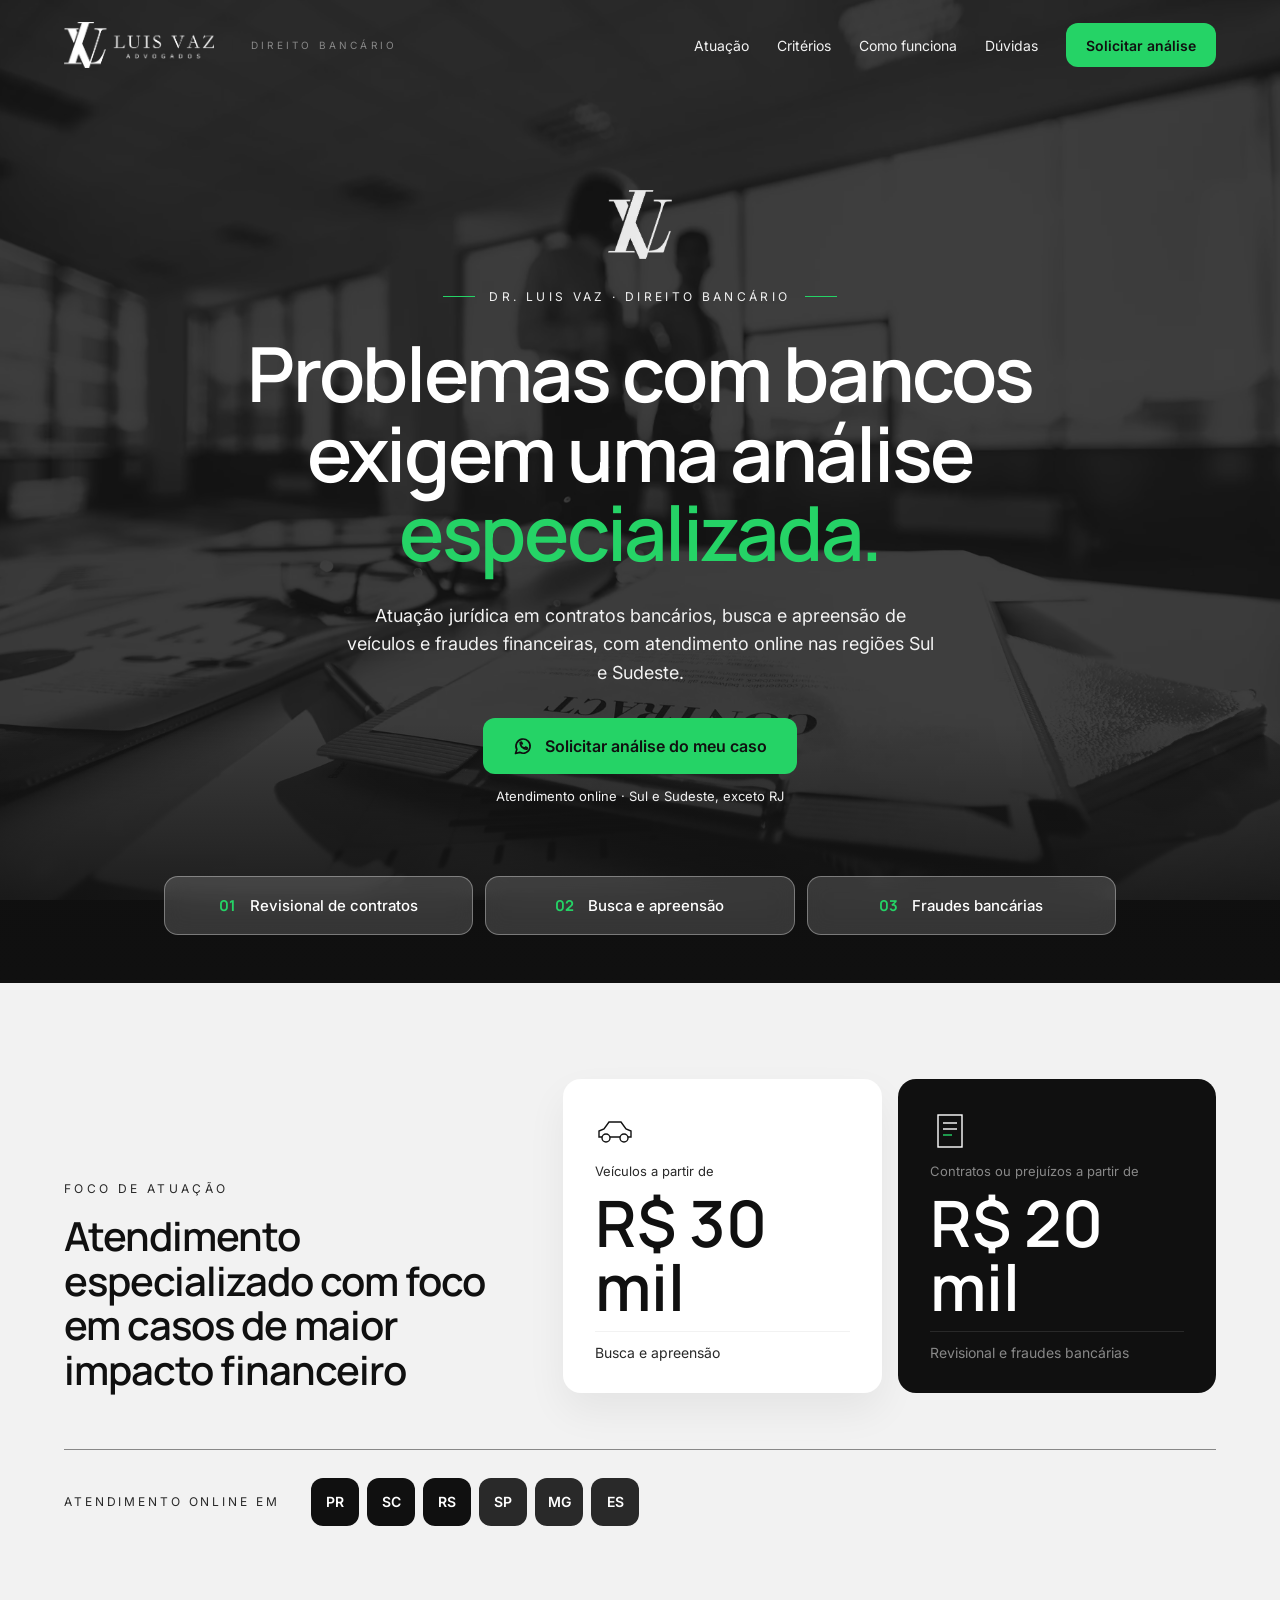
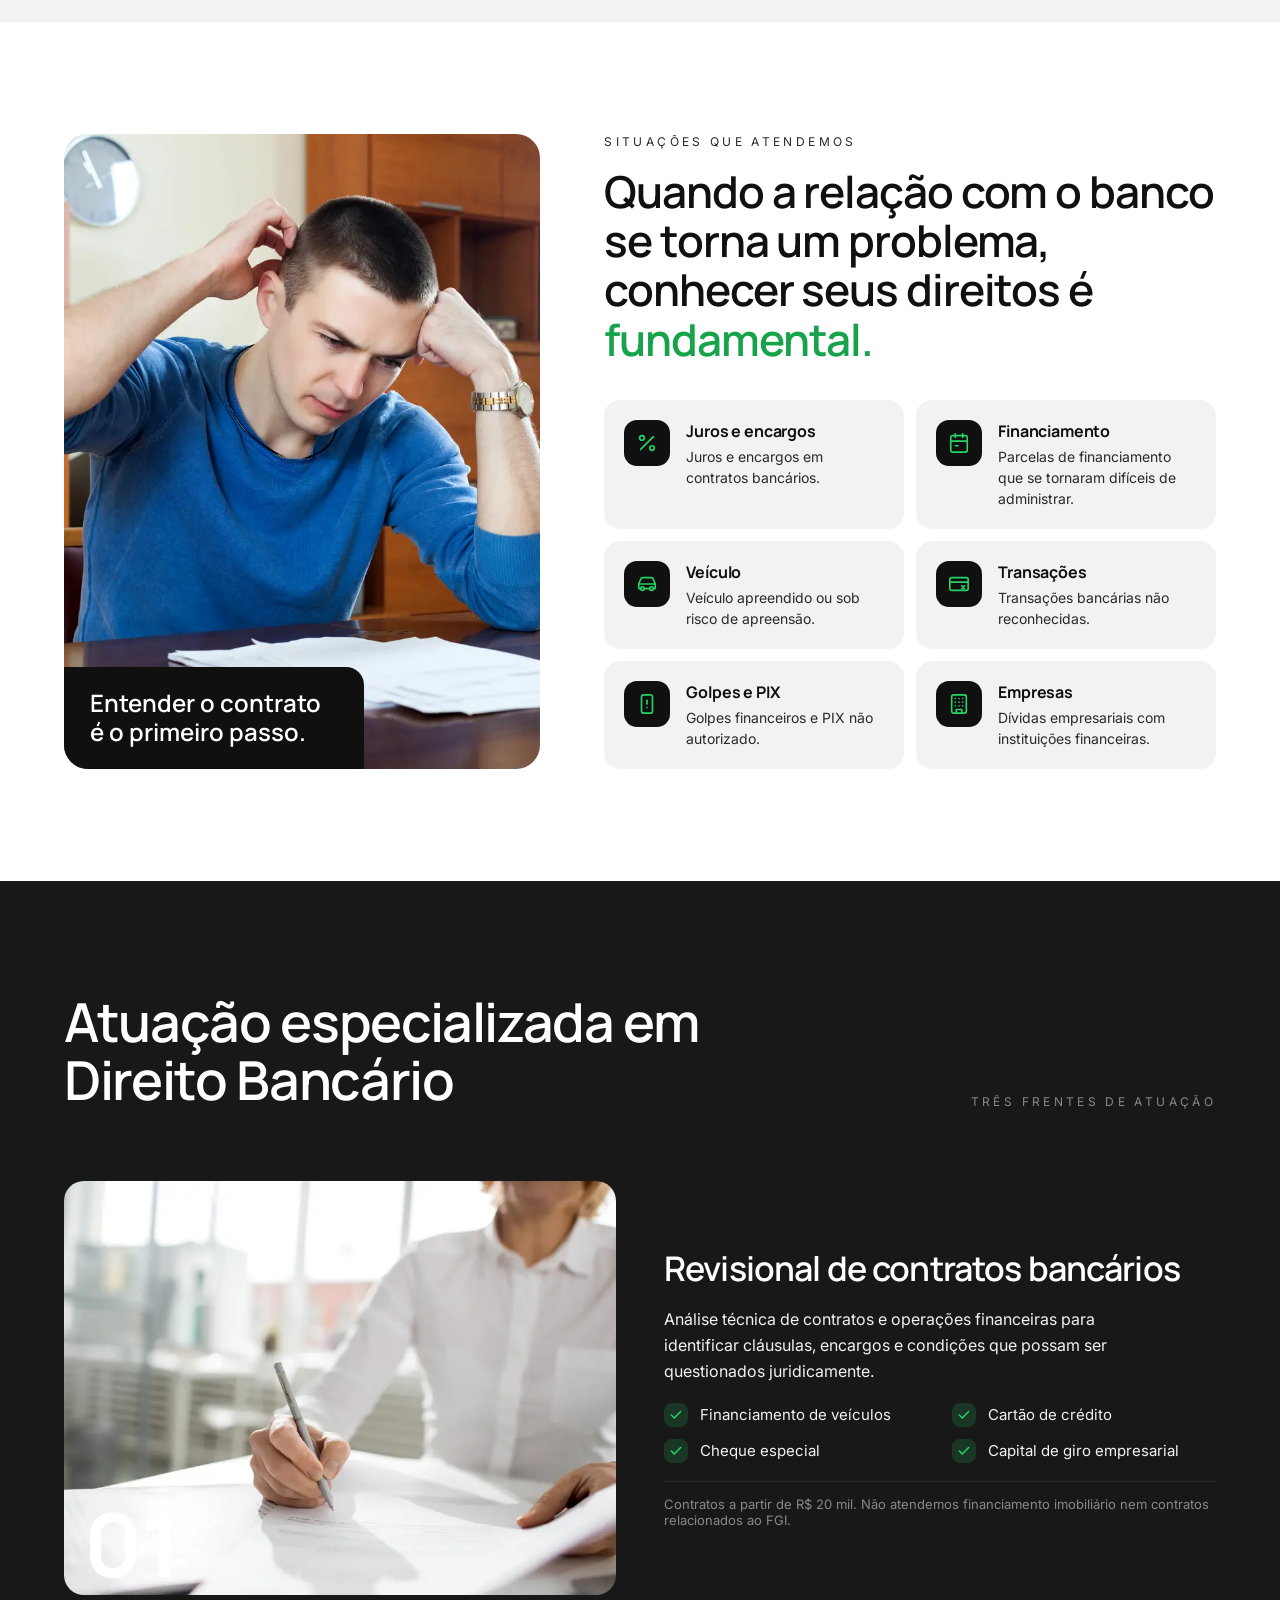
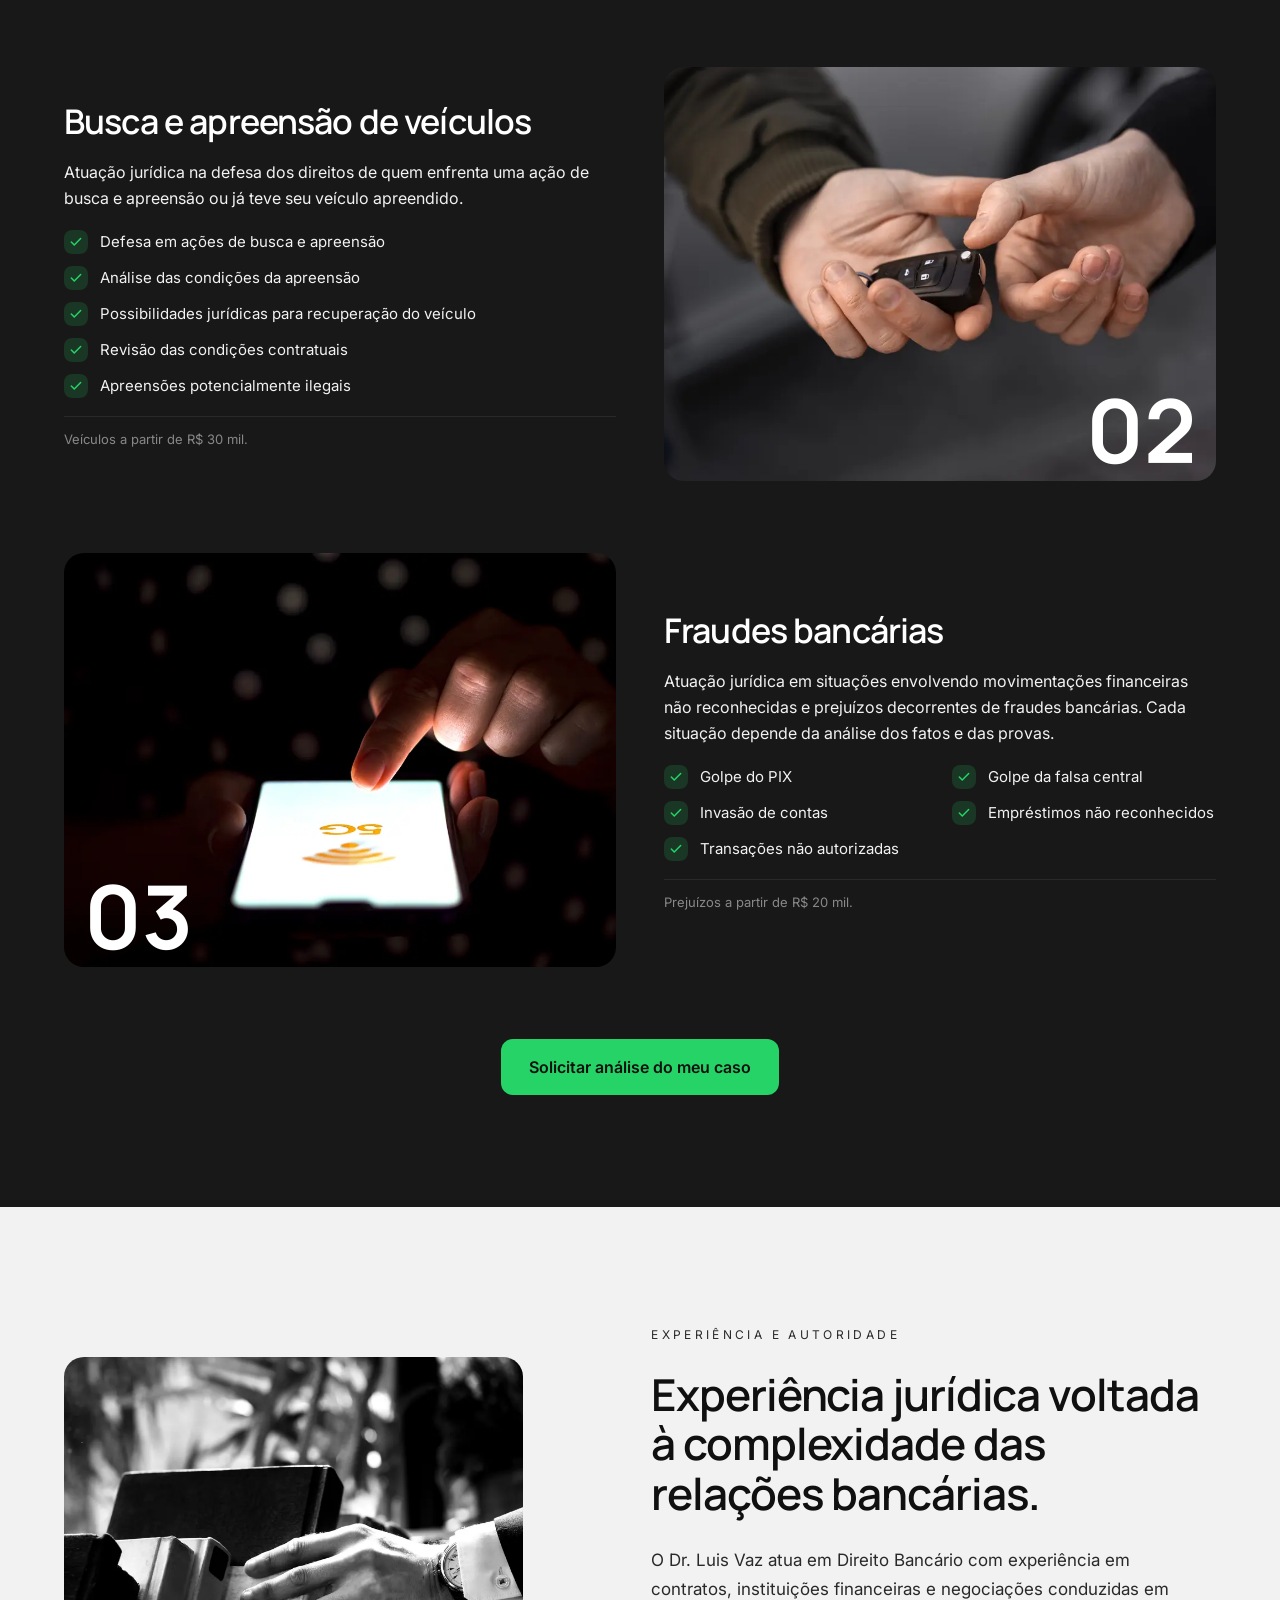
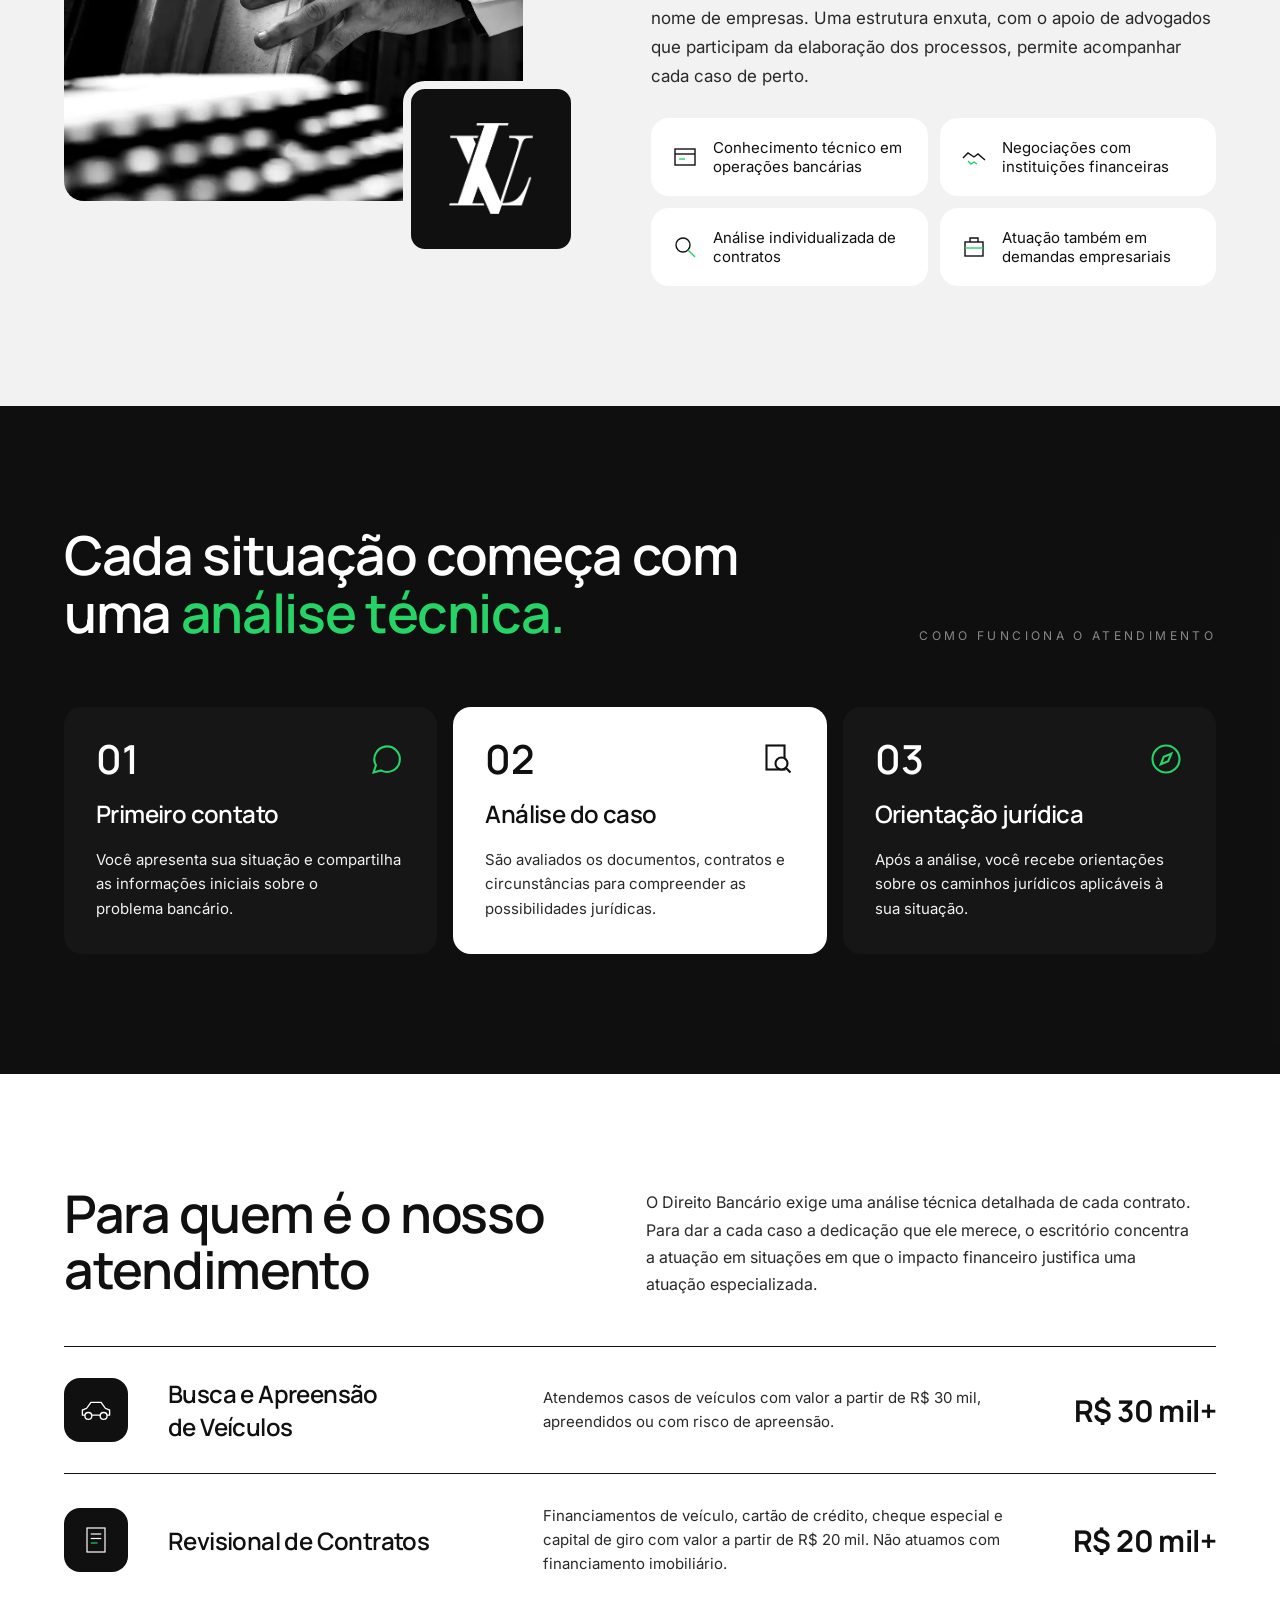
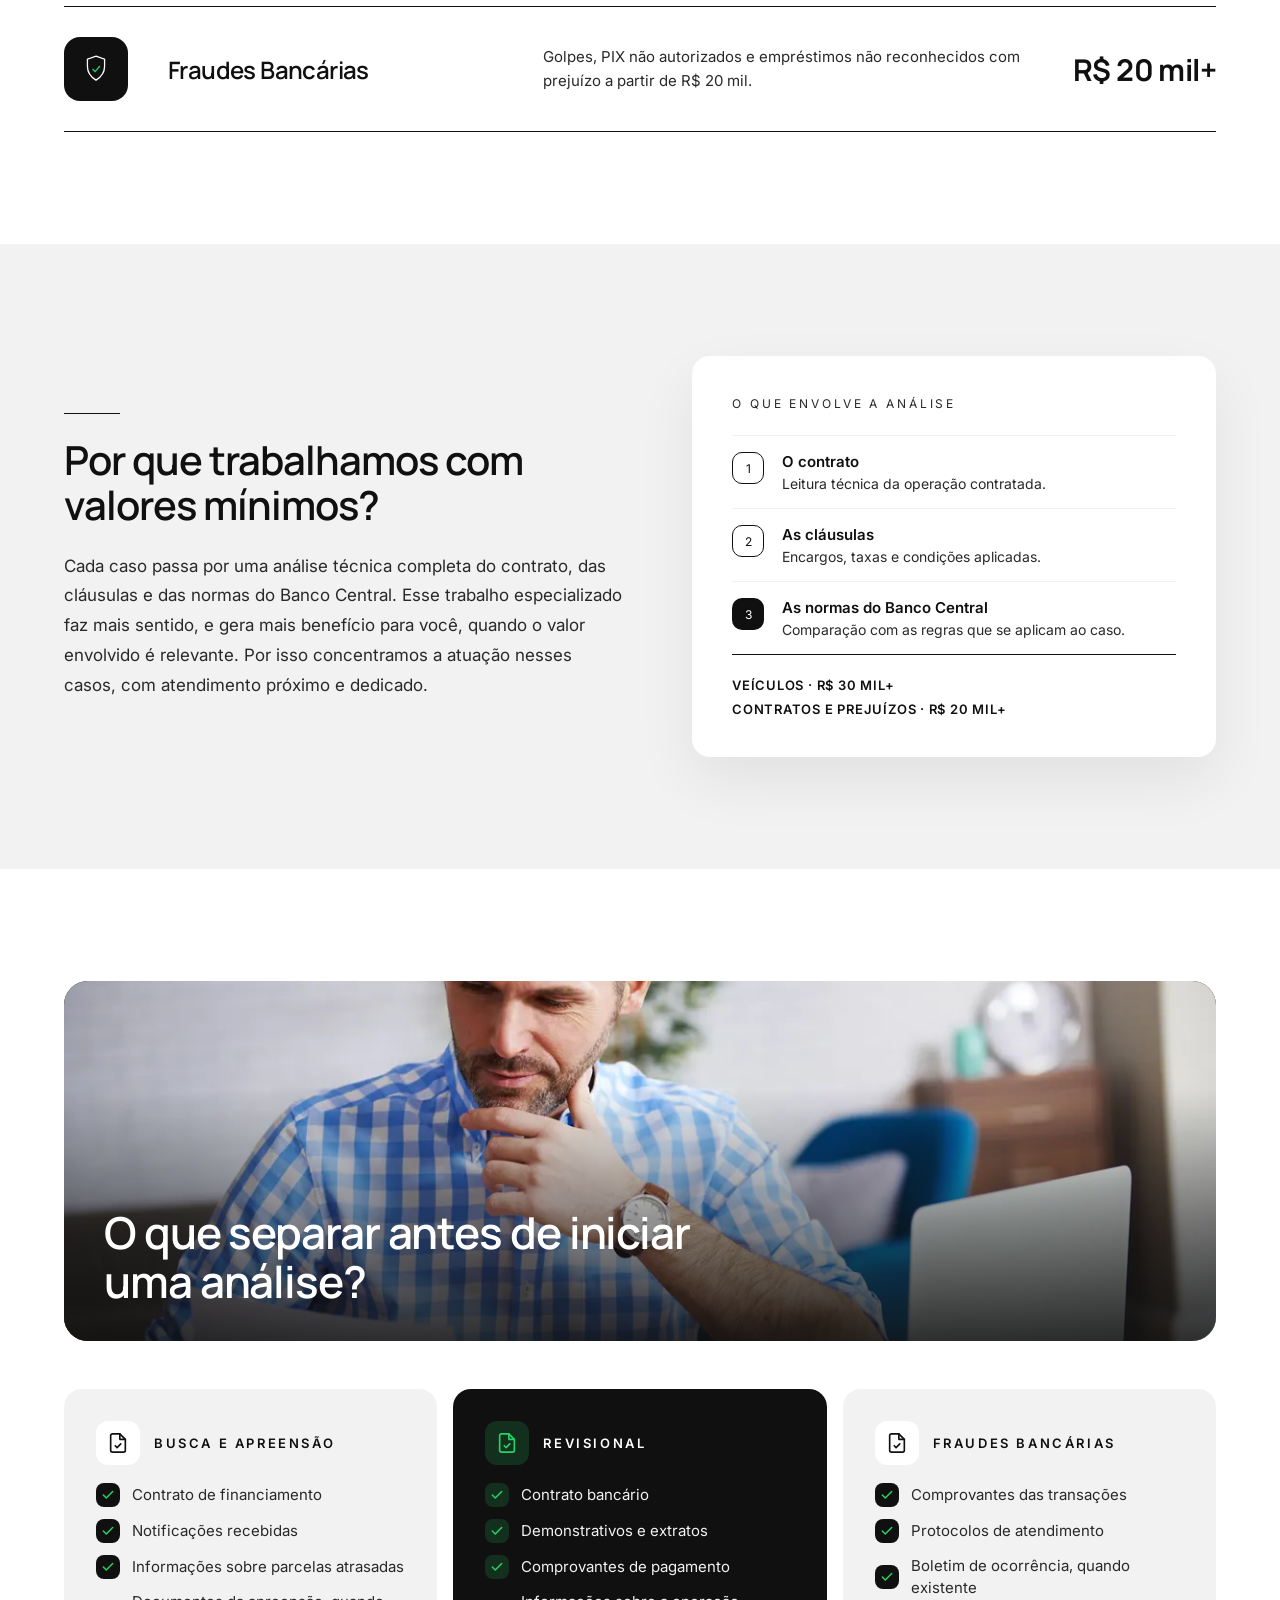
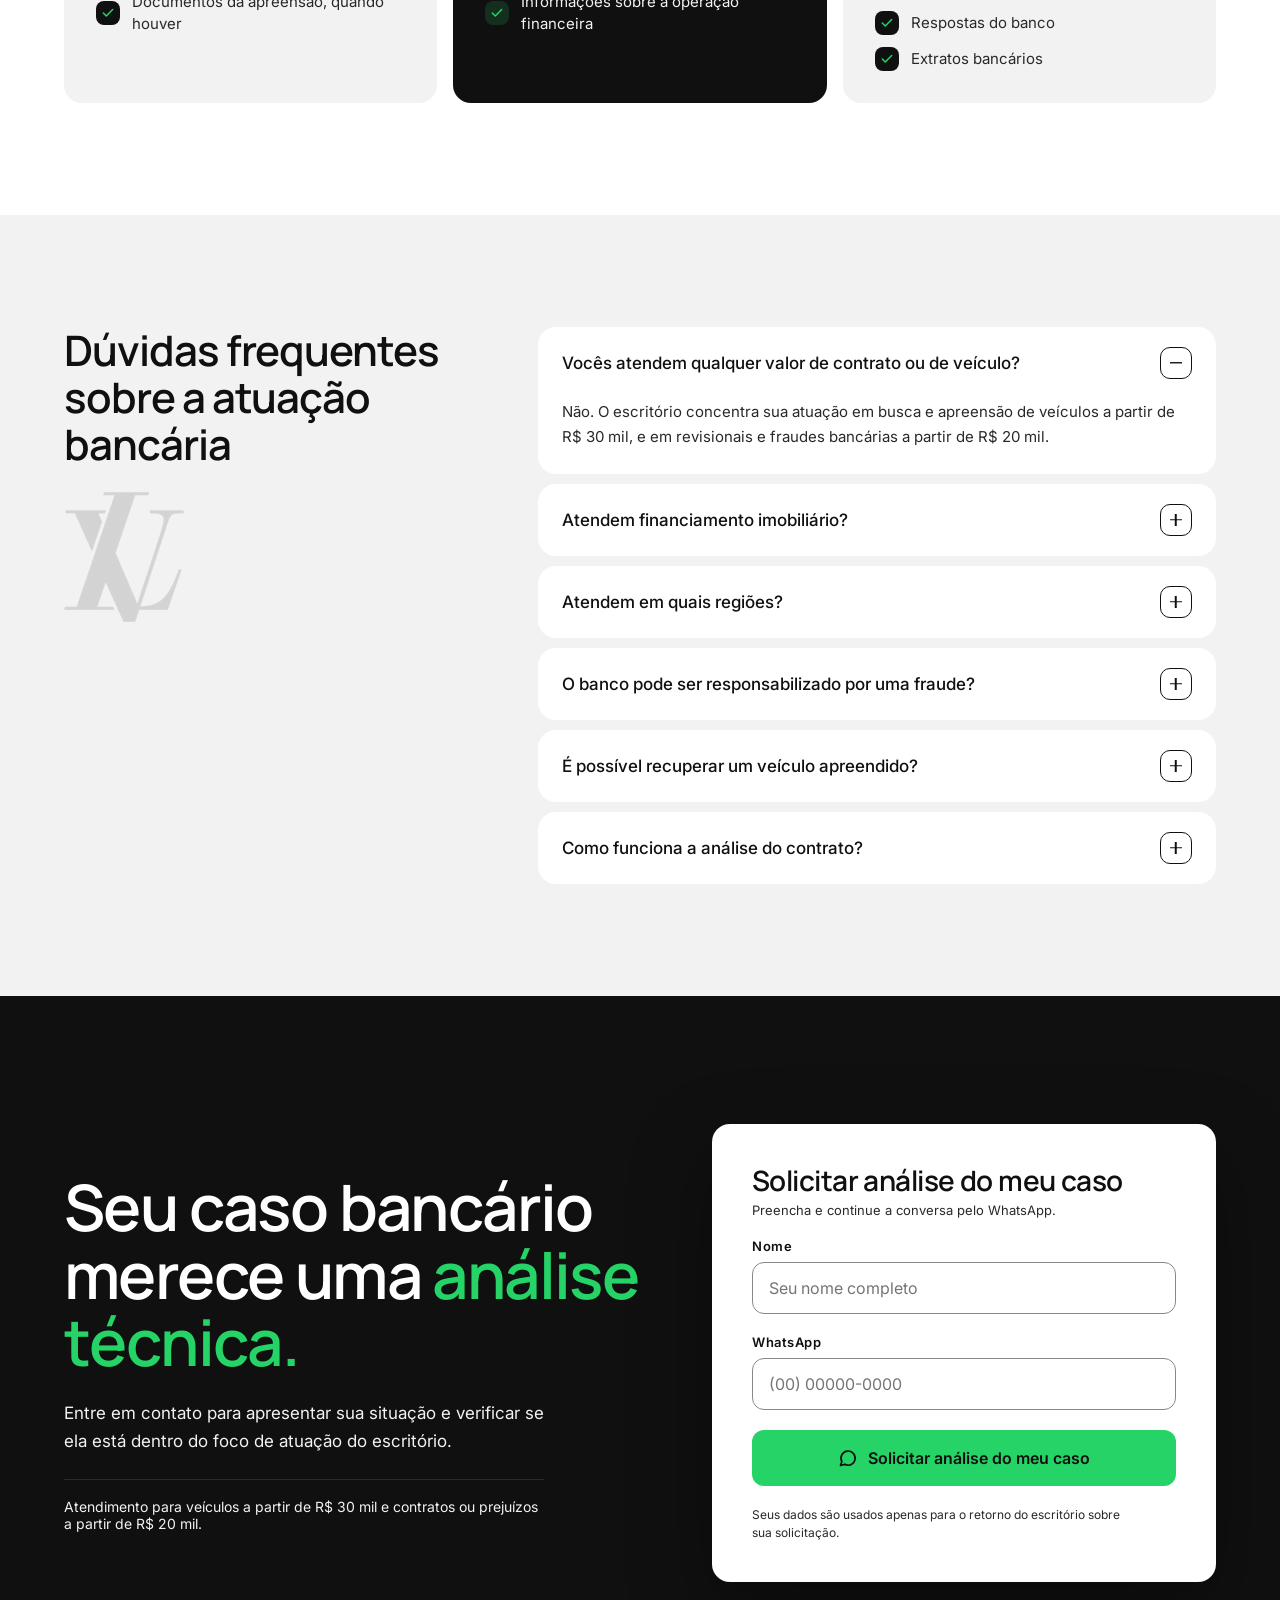
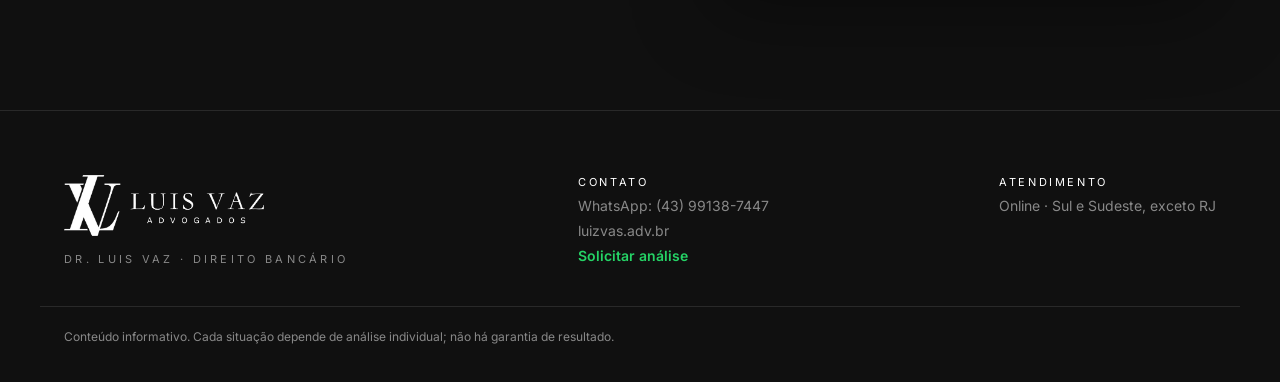
==== index.html @ 636ade13 "Faixa de documentação com foto fixa (sem parallax), corrige imagem que não aparecia Co-Authored-By: " ====
<!doctype html>
<html lang="pt-BR">
<head>
<meta charset="utf-8">
<meta name="viewport" content="width=device-width, initial-scale=1">
<title>Dr. Luis Vaz | Direito Bancário — Revisional, Busca e Apreensão e Fraudes</title>
<meta name="description" content="Atuação jurídica em contratos bancários, busca e apreensão de veículos e fraudes financeiras. Atendimento online nas regiões Sul e Sudeste, exceto RJ.">
<link rel="canonical" href="https://luizvas.adv.br/">
<meta name="theme-color" content="#101010">
<meta property="og:type" content="website">
<meta property="og:locale" content="pt_BR">
<meta property="og:site_name" content="Luis Vaz Advogados">
<meta property="og:title" content="Dr. Luis Vaz | Direito Bancário">
<meta property="og:description" content="Problemas com bancos exigem uma análise especializada. Atendimento online no Sul e Sudeste.">
<meta property="og:url" content="https://luizvas.adv.br/">
<meta property="og:image" content="https://luizvas.adv.br/assets/img/og.jpg">
<meta property="og:image:width" content="1200">
<meta property="og:image:height" content="630">
<meta name="twitter:card" content="summary_large_image">
<link rel="icon" type="image/png" href="/assets/img/favicon.png">
<link rel="apple-touch-icon" href="/assets/img/apple-touch-icon.png">
<link rel="preload" as="image" href="/assets/img/hero.webp" type="image/webp" fetchpriority="high">
<link rel="preconnect" href="https://fonts.googleapis.com">
<link rel="preconnect" href="https://fonts.gstatic.com" crossorigin>
<link rel="stylesheet" href="https://fonts.googleapis.com/css2?family=Manrope:wght@500;600;700&amp;family=Inter:wght@400;500;600&amp;display=swap">
<link rel="stylesheet" href="/assets/css/lp.css">
<script type="application/ld+json">{"@context":"https://schema.org","@type":"LegalService","name":"Luis Vaz Advogados","description":"Direito Bancário: revisional de contratos, busca e apreensão de veículos e fraudes bancárias.","url":"https://luizvas.adv.br/","telephone":"+55 43 99138-7447","image":"https://luizvas.adv.br/assets/img/og.jpg","areaServed":["PR","SC","RS","SP","MG","ES"]}</script>
<script src="/assets/js/config.js"></script>
<script src="/assets/js/tracking.js"></script>
</head>
<body>
<main>
<div class="lp" style="width:100%; font-family:Inter, system-ui, sans-serif; color:#FFFFFF; background:#101010">

<!-- HEADER -->
<header style="position:absolute; top:0; left:0; right:0; z-index:5">
  <div style="max-width:1200px; margin:0 auto; padding:22px 24px; display:flex; flex-wrap:wrap; gap:16px; justify-content:space-between; align-items:center">
    <a href="#topo" aria-label="Luis Vaz Advogados — início" style="display:flex; align-items:center; gap:18px; text-decoration:none">
      <img decoding="async" width="661" height="203" src="/assets/img/logo-branco.png" alt="Luis Vaz Advogados" style="width:150px; height:auto; display:block">
      <span class="m-hide" style="font-size:10px; letter-spacing:.32em; color:#888888; border-left:1px solid #292929; padding-left:18px">DIREITO BANCÁRIO</span>
    </a>
    <nav aria-label="Navegação principal" style="display:flex; flex-wrap:wrap; gap:28px; align-items:center; font-size:14px">
      <a class="m-hide navl" href="#atuacao" style="text-decoration:none; color:#F2F2F2">Atuação</a>
      <a class="m-hide navl" href="#criterios" style="text-decoration:none; color:#F2F2F2">Critérios</a>
      <a class="m-hide navl" href="#como-funciona" style="text-decoration:none; color:#F2F2F2">Como funciona</a>
      <a class="m-hide navl" href="#duvidas" style="text-decoration:none; color:#F2F2F2">Dúvidas</a>
      <a class="cta m-hide" href="#form" style="border-radius:12px; text-decoration:none; color:#101010; background:#25D366; padding:12px 20px; font-weight:600; font-size:14px; min-height:44px; display:inline-flex; align-items:center">Solicitar análise</a>
    </nav>
  </div>
</header>

<!-- 01 HERO -->
<section id="topo" class="px px-hero" style="position:relative; overflow:hidden; min-height:860px; display:flex; flex-direction:column; justify-content:center">
  <div aria-hidden="true" style="position:absolute; inset:0; background:rgba(16,16,16,.8)"></div>
  <div aria-hidden="true" style="position:absolute; inset:auto 0 0 0; height:260px; background:linear-gradient(0deg, #101010 0%, rgba(16,16,16,0) 100%)"></div>
  <div style="position:relative; max-width:960px; width:100%; margin:0 auto; padding:190px 24px 40px; display:flex; flex-direction:column; align-items:center; text-align:center; gap:30px">
    <img decoding="async" width="187" height="203" class="m-hide" src="/assets/img/simbolo-branco.png" alt="" aria-hidden="true" style="width:64px; height:auto; display:block; opacity:.9">
    <div style="display:flex; gap:14px; align-items:center; font-size:12px; letter-spacing:.28em; color:#F2F2F2">
      <span style="width:32px; height:1px; background:#25D366" aria-hidden="true"></span>DR. LUIS VAZ · DIREITO BANCÁRIO<span style="width:32px; height:1px; background:#25D366" aria-hidden="true"></span>
    </div>
    <h1 style="margin:0; font-family:Manrope, sans-serif; font-weight:600; letter-spacing:-.03em; font-size:clamp(40px, 6vw, 76px); line-height:1.04">Problemas com bancos exigem uma análise <em style="color:#25D366; font-style:normal">especializada.</em></h1>
    <p style="margin:0; max-width:600px; font-size:18px; line-height:1.6; color:#F2F2F2">Atuação jurídica em contratos bancários, busca e apreensão de veículos e fraudes financeiras, com atendimento online nas regiões Sul e Sudeste.</p>
    <div style="display:flex; flex-direction:column; gap:14px; align-items:center">
      <a class="cta" href="#form" style="border-radius:12px; text-decoration:none; display:inline-flex; align-items:center; gap:12px; background:#25D366; color:#101010; padding:18px 30px; font-weight:600; font-size:16px; min-height:56px">
        <svg width="20" height="20" viewBox="0 0 24 24" fill="none" stroke="#101010" stroke-width="2" stroke-linecap="round" stroke-linejoin="round" aria-hidden="true"><path d="M3 21l1.6-4.8A8.5 8.5 0 1 1 8 19.6L3 21z"></path><path d="M9 9.5c.3 2.5 2.5 4.7 5 5l1.2-1.2 2 1-.6 1.6c-3.8.4-8.4-4.2-8-8l1.6-.6 1 2L9 9.5z"></path></svg>
        Solicitar análise do meu caso
      </a>
      <span style="font-size:13px; color:#F2F2F2">Atendimento online · Sul e Sudeste, exceto RJ</span>
    </div>
  </div>
  <div style="position:relative; max-width:1000px; width:100%; margin:0 auto; padding:32px 24px 48px">
    <div style="display:grid; grid-template-columns:repeat(auto-fit, minmax(240px, 1fr)); gap:12px">
      <a href="#revisional" style="text-decoration:none; padding:18px 20px; display:flex; gap:14px; align-items:center; justify-content:center; color:#FFFFFF; background:rgba(255,255,255,.16); border:1px solid rgba(255,255,255,.34); border-radius:14px; backdrop-filter:blur(10px); -webkit-backdrop-filter:blur(10px); font-weight:500"><span style="font-family:Manrope, sans-serif; font-weight:700; font-size:15px; color:#25D366">01</span><span style="font-size:15px">Revisional de contratos</span></a>
      <a href="#busca-e-apreensao" style="text-decoration:none; padding:18px 20px; display:flex; gap:14px; align-items:center; justify-content:center; color:#FFFFFF; background:rgba(255,255,255,.16); border:1px solid rgba(255,255,255,.34); border-radius:14px; backdrop-filter:blur(10px); -webkit-backdrop-filter:blur(10px); font-weight:500"><span style="font-family:Manrope, sans-serif; font-weight:700; font-size:15px; color:#25D366">02</span><span style="font-size:15px">Busca e apreensão</span></a>
      <a href="#fraudes" style="text-decoration:none; padding:18px 20px; display:flex; gap:14px; align-items:center; justify-content:center; color:#FFFFFF; background:rgba(255,255,255,.16); border:1px solid rgba(255,255,255,.34); border-radius:14px; backdrop-filter:blur(10px); -webkit-backdrop-filter:blur(10px); font-weight:500"><span style="font-family:Manrope, sans-serif; font-weight:700; font-size:15px; color:#25D366">03</span><span style="font-size:15px">Fraudes bancárias</span></a>
    </div>
  </div>
</section>

<!-- 02 POSICIONAMENTO -->
<section id="criterios" style="background:#F2F2F2; color:#101010">
  <div class="m-pad" style="max-width:1200px; margin:0 auto; padding:96px 24px; display:flex; flex-direction:column; gap:56px">
    <div style="display:flex; flex-wrap:wrap; gap:48px; align-items:flex-end">
      <div style="flex:1 1 380px; min-width:0; display:flex; flex-direction:column; gap:18px">
        <span style="font-size:12px; letter-spacing:.28em; color:#292929">FOCO DE ATUAÇÃO</span>
        <h2 style="margin:0; font-family:Manrope, sans-serif; font-weight:600; letter-spacing:-.025em; font-size:clamp(28px, 3.4vw, 40px); line-height:1.12">Atendimento especializado com foco em casos de maior impacto financeiro</h2>
      </div>
      <div style="flex:1.3 1 560px; min-width:0; display:grid; grid-template-columns:repeat(auto-fit, minmax(240px, 1fr)); gap:16px">
        <div style="border-radius:18px; background:#FFFFFF; padding:32px; display:flex; flex-direction:column; gap:12px; box-shadow:0 18px 40px rgba(16,16,16,.06)">
          <svg width="40" height="40" viewBox="0 0 40 40" fill="none" stroke="#101010" stroke-width="1.4" aria-hidden="true"><path d="M4 26h32v-6l-5-2-5-7H14l-5 7-5 2z"></path><circle cx="11" cy="27" r="4" fill="#FFFFFF"></circle><circle cx="29" cy="27" r="4" fill="#FFFFFF"></circle></svg>
          <span style="font-size:13px; color:#292929">Veículos a partir de</span>
          <span style="font-family:Manrope, sans-serif; font-weight:600; font-size:clamp(46px, 5vw, 64px); line-height:1">R$ 30 mil</span>
          <span style="font-size:14px; color:#292929; border-top:1px solid #F2F2F2; padding-top:12px">Busca e apreensão</span>
        </div>
        <div style="border-radius:18px; background:#101010; color:#FFFFFF; padding:32px; display:flex; flex-direction:column; gap:12px">
          <svg width="40" height="40" viewBox="0 0 40 40" fill="none" stroke="#FFFFFF" stroke-width="1.4" aria-hidden="true"><rect x="8" y="4" width="24" height="32"></rect><line x1="13" y1="12" x2="27" y2="12"></line><line x1="13" y1="18" x2="27" y2="18"></line><line x1="13" y1="24" x2="22" y2="24" stroke="#25D366"></line></svg>
          <span style="font-size:13px; color:#888888">Contratos ou prejuízos a partir de</span>
          <span style="font-family:Manrope, sans-serif; font-weight:600; font-size:clamp(46px, 5vw, 64px); line-height:1">R$ 20 mil</span>
          <span style="font-size:14px; color:#888888; border-top:1px solid #292929; padding-top:12px">Revisional e fraudes bancárias</span>
        </div>
      </div>
    </div>
    <div style="display:flex; flex-wrap:wrap; gap:20px 32px; align-items:center; border-top:1px solid #888888; padding-top:28px">
      <span style="font-size:12px; letter-spacing:.24em; color:#292929">ATENDIMENTO ONLINE EM</span>
      <div style="display:flex; flex-wrap:wrap; gap:8px">
        <span style="width:48px; height:48px; border-radius:12px; background:#101010; color:#FFFFFF; display:flex; align-items:center; justify-content:center; font-size:14px; font-weight:600">PR</span>
        <span style="width:48px; height:48px; border-radius:12px; background:#101010; color:#FFFFFF; display:flex; align-items:center; justify-content:center; font-size:14px; font-weight:600">SC</span>
        <span style="width:48px; height:48px; border-radius:12px; background:#101010; color:#FFFFFF; display:flex; align-items:center; justify-content:center; font-size:14px; font-weight:600">RS</span>
        <span style="width:48px; height:48px; border-radius:12px; background:#292929; color:#FFFFFF; display:flex; align-items:center; justify-content:center; font-size:14px; font-weight:600">SP</span>
        <span style="width:48px; height:48px; border-radius:12px; background:#292929; color:#FFFFFF; display:flex; align-items:center; justify-content:center; font-size:14px; font-weight:600">MG</span>
        <span style="width:48px; height:48px; border-radius:12px; background:#292929; color:#FFFFFF; display:flex; align-items:center; justify-content:center; font-size:14px; font-weight:600">ES</span>
      </div>
    </div>
  </div>
</section>

<!-- 03 PROBLEMAS -->
<section id="situacoes" style="background:#FFFFFF; color:#101010">
  <div class="m-pad" style="max-width:1200px; margin:0 auto; padding:112px 24px; display:flex; flex-wrap:wrap; gap:64px; align-items:stretch">
    <div class="zoom" style="border-radius:24px; flex:1 1 400px; min-width:0; position:relative; overflow:hidden; min-height:440px">
      <img decoding="async" width="1200" height="963" src="/assets/img/problema.webp" alt="Homem preocupado analisando papéis e contas sobre a mesa" loading="lazy" style="position:absolute; inset:0; width:100%; height:100%; object-fit:cover">
      <div style="position:absolute; left:0; bottom:0; background:#101010; color:#FFFFFF; padding:22px 26px; max-width:300px; border-radius:0 18px 0 0; font-family:Manrope, sans-serif; font-weight:600; font-size:24px; line-height:1.2">Entender o contrato é o primeiro passo.</div>
    </div>
    <div style="flex:1.2 1 520px; min-width:0; display:flex; flex-direction:column; gap:36px">
      <div style="display:flex; flex-direction:column; gap:18px">
        <span style="font-size:12px; letter-spacing:.28em; color:#292929">SITUAÇÕES QUE ATENDEMOS</span>
        <h2 style="margin:0; font-family:Manrope, sans-serif; font-weight:600; letter-spacing:-.025em; font-size:clamp(30px, 3.6vw, 44px); line-height:1.12">Quando a relação com o banco se torna um problema, conhecer seus direitos é <em style="font-style:normal; color:#16A34A">fundamental.</em></h2>
      </div>
      <div style="display:grid; grid-template-columns:repeat(auto-fit, minmax(240px, 1fr)); gap:12px">
        <div class="sit" style="border-radius:16px; background:#F2F2F2; padding:20px; display:flex; gap:16px; align-items:flex-start">
          <span aria-hidden="true" style="width:46px; height:46px; border-radius:13px; background:#101010; display:flex; align-items:center; justify-content:center; flex:0 0 auto"><svg width="22" height="22" viewBox="0 0 24 24" fill="none" stroke="#25D366" stroke-width="1.8" stroke-linecap="round" stroke-linejoin="round"><line x1="19" y1="5" x2="5" y2="19"></line><circle cx="6.5" cy="6.5" r="2.5"></circle><circle cx="17.5" cy="17.5" r="2.5"></circle></svg></span>
          <div style="display:flex; flex-direction:column; gap:4px"><strong style="font-family:Manrope, sans-serif; font-weight:700; font-size:16px; letter-spacing:-.01em">Juros e encargos</strong><span style="font-size:14px; line-height:1.5; color:#292929">Juros e encargos em contratos bancários.</span></div>
        </div>
        <div class="sit" style="border-radius:16px; background:#F2F2F2; padding:20px; display:flex; gap:16px; align-items:flex-start">
          <span aria-hidden="true" style="width:46px; height:46px; border-radius:13px; background:#101010; display:flex; align-items:center; justify-content:center; flex:0 0 auto"><svg width="22" height="22" viewBox="0 0 24 24" fill="none" stroke="#25D366" stroke-width="1.8" stroke-linecap="round" stroke-linejoin="round"><rect x="3" y="4" width="18" height="18" rx="2"></rect><path d="M16 2v4M8 2v4M3 10h18"></path><path d="M8 15h3"></path></svg></span>
          <div style="display:flex; flex-direction:column; gap:4px"><strong style="font-family:Manrope, sans-serif; font-weight:700; font-size:16px; letter-spacing:-.01em">Financiamento</strong><span style="font-size:14px; line-height:1.5; color:#292929">Parcelas de financiamento que se tornaram difíceis de administrar.</span></div>
        </div>
        <div class="sit" style="border-radius:16px; background:#F2F2F2; padding:20px; display:flex; gap:16px; align-items:flex-start">
          <span aria-hidden="true" style="width:46px; height:46px; border-radius:13px; background:#101010; display:flex; align-items:center; justify-content:center; flex:0 0 auto"><svg width="22" height="22" viewBox="0 0 24 24" fill="none" stroke="#25D366" stroke-width="1.8" stroke-linecap="round" stroke-linejoin="round"><path d="M5 17H3v-5l2.2-5.5A2 2 0 0 1 7.1 5h9.8a2 2 0 0 1 1.9 1.5L21 12v5h-2"></path><path d="M9 17h6"></path><circle cx="7" cy="17" r="2"></circle><circle cx="17" cy="17" r="2"></circle><path d="M3 12h18"></path></svg></span>
          <div style="display:flex; flex-direction:column; gap:4px"><strong style="font-family:Manrope, sans-serif; font-weight:700; font-size:16px; letter-spacing:-.01em">Veículo</strong><span style="font-size:14px; line-height:1.5; color:#292929">Veículo apreendido ou sob risco de apreensão.</span></div>
        </div>
        <div class="sit" style="border-radius:16px; background:#F2F2F2; padding:20px; display:flex; gap:16px; align-items:flex-start">
          <span aria-hidden="true" style="width:46px; height:46px; border-radius:13px; background:#101010; display:flex; align-items:center; justify-content:center; flex:0 0 auto"><svg width="22" height="22" viewBox="0 0 24 24" fill="none" stroke="#25D366" stroke-width="1.8" stroke-linecap="round" stroke-linejoin="round"><rect x="2" y="5" width="20" height="14" rx="2"></rect><path d="M2 10h20"></path><path d="m15 14 3 3M18 14l-3 3"></path></svg></span>
          <div style="display:flex; flex-direction:column; gap:4px"><strong style="font-family:Manrope, sans-serif; font-weight:700; font-size:16px; letter-spacing:-.01em">Transações</strong><span style="font-size:14px; line-height:1.5; color:#292929">Transações bancárias não reconhecidas.</span></div>
        </div>
        <div class="sit" style="border-radius:16px; background:#F2F2F2; padding:20px; display:flex; gap:16px; align-items:flex-start">
          <span aria-hidden="true" style="width:46px; height:46px; border-radius:13px; background:#101010; display:flex; align-items:center; justify-content:center; flex:0 0 auto"><svg width="22" height="22" viewBox="0 0 24 24" fill="none" stroke="#25D366" stroke-width="1.8" stroke-linecap="round" stroke-linejoin="round"><rect x="6" y="2" width="12" height="20" rx="2.5"></rect><path d="M12 8v4"></path><path d="M12 16h.01"></path></svg></span>
          <div style="display:flex; flex-direction:column; gap:4px"><strong style="font-family:Manrope, sans-serif; font-weight:700; font-size:16px; letter-spacing:-.01em">Golpes e PIX</strong><span style="font-size:14px; line-height:1.5; color:#292929">Golpes financeiros e PIX não autorizado.</span></div>
        </div>
        <div class="sit" style="border-radius:16px; background:#F2F2F2; padding:20px; display:flex; gap:16px; align-items:flex-start">
          <span aria-hidden="true" style="width:46px; height:46px; border-radius:13px; background:#101010; display:flex; align-items:center; justify-content:center; flex:0 0 auto"><svg width="22" height="22" viewBox="0 0 24 24" fill="none" stroke="#25D366" stroke-width="1.8" stroke-linecap="round" stroke-linejoin="round"><rect x="4" y="2" width="16" height="20" rx="2"></rect><path d="M9 22v-4h6v4"></path><path d="M8 6h.01M12 6h.01M16 6h.01M8 10h.01M12 10h.01M16 10h.01M8 14h.01M12 14h.01M16 14h.01"></path></svg></span>
          <div style="display:flex; flex-direction:column; gap:4px"><strong style="font-family:Manrope, sans-serif; font-weight:700; font-size:16px; letter-spacing:-.01em">Empresas</strong><span style="font-size:14px; line-height:1.5; color:#292929">Dívidas empresariais com instituições financeiras.</span></div>
        </div>
      </div>
    </div>
  </div>
</section>

<!-- 04 ÁREAS -->
<section id="atuacao" style="background:#181818">
  <div class="m-pad" style="max-width:1200px; margin:0 auto; padding:112px 24px; display:flex; flex-direction:column; gap:72px">
    <div style="display:flex; flex-wrap:wrap; gap:24px; justify-content:space-between; align-items:flex-end">
      <h2 style="margin:0; font-family:Manrope, sans-serif; font-weight:600; letter-spacing:-.025em; font-size:clamp(32px, 4.2vw, 54px); line-height:1.08; max-width:680px">Atuação especializada em Direito Bancário</h2>
      <span style="font-size:12px; letter-spacing:.28em; color:#888888">TRÊS FRENTES DE ATUAÇÃO</span>
    </div>

    <article id="revisional" style="display:flex; flex-wrap:wrap; gap:48px; align-items:center">
      <div class="zoom" style="border-radius:20px; flex:1 1 420px; min-width:0; position:relative; overflow:hidden; aspect-ratio:4/3">
        <img decoding="async" width="1000" height="666" src="/assets/img/revisional.webp" alt="Pessoa assinando um contrato" loading="lazy" style="width:100%; height:100%; object-fit:cover; display:block">
        <span style="position:absolute; left:20px; bottom:8px; font-family:Manrope, sans-serif; font-weight:600; font-size:88px; line-height:1; color:#FFFFFF; font-weight:700">01</span>
      </div>
      <div style="flex:1 1 420px; min-width:0; display:flex; flex-direction:column; gap:18px">
        <h3 style="margin:0; font-family:Manrope, sans-serif; font-weight:600; letter-spacing:-.025em; font-size:clamp(26px, 2.8vw, 34px); line-height:1.15">Revisional de contratos bancários</h3>
        <p style="margin:0; font-size:16px; line-height:1.65; color:#F2F2F2">Análise técnica de contratos e operações financeiras para identificar cláusulas, encargos e condições que possam ser questionados juridicamente.</p>
        <ul style="margin:0; padding:0; list-style:none; display:grid; grid-template-columns:repeat(2, minmax(0, 1fr)); gap:12px 24px; font-size:15px; color:#F2F2F2">
          <li style="display:flex; gap:12px; align-items:center"><span aria-hidden="true" style="width:24px; height:24px; border-radius:8px; background:rgba(37,211,102,.16); display:inline-flex; align-items:center; justify-content:center; flex:0 0 auto"><svg width="14" height="14" viewBox="0 0 24 24" fill="none" stroke="#25D366" stroke-width="2.6" stroke-linecap="round" stroke-linejoin="round"><path d="M20 6 9 17l-5-5"></path></svg></span>Financiamento de veículos</li>
          <li style="display:flex; gap:12px; align-items:center"><span aria-hidden="true" style="width:24px; height:24px; border-radius:8px; background:rgba(37,211,102,.16); display:inline-flex; align-items:center; justify-content:center; flex:0 0 auto"><svg width="14" height="14" viewBox="0 0 24 24" fill="none" stroke="#25D366" stroke-width="2.6" stroke-linecap="round" stroke-linejoin="round"><path d="M20 6 9 17l-5-5"></path></svg></span>Cartão de crédito</li>
          <li style="display:flex; gap:12px; align-items:center"><span aria-hidden="true" style="width:24px; height:24px; border-radius:8px; background:rgba(37,211,102,.16); display:inline-flex; align-items:center; justify-content:center; flex:0 0 auto"><svg width="14" height="14" viewBox="0 0 24 24" fill="none" stroke="#25D366" stroke-width="2.6" stroke-linecap="round" stroke-linejoin="round"><path d="M20 6 9 17l-5-5"></path></svg></span>Cheque especial</li>
          <li style="display:flex; gap:12px; align-items:center"><span aria-hidden="true" style="width:24px; height:24px; border-radius:8px; background:rgba(37,211,102,.16); display:inline-flex; align-items:center; justify-content:center; flex:0 0 auto"><svg width="14" height="14" viewBox="0 0 24 24" fill="none" stroke="#25D366" stroke-width="2.6" stroke-linecap="round" stroke-linejoin="round"><path d="M20 6 9 17l-5-5"></path></svg></span>Capital de giro empresarial</li>
        </ul>
        <p style="margin:0; font-size:13px; color:#888888; border-top:1px solid #292929; padding-top:14px">Contratos a partir de R$ 20 mil. Não atendemos financiamento imobiliário nem contratos relacionados ao FGI.</p>
      </div>
    </article>

    <article id="busca-e-apreensao" style="display:flex; flex-wrap:wrap-reverse; flex-direction:row-reverse; gap:48px; align-items:center">
      <div class="zoom" style="border-radius:20px; flex:1 1 420px; min-width:0; position:relative; overflow:hidden; aspect-ratio:4/3">
        <img decoding="async" width="1000" height="666" src="/assets/img/busca.webp" alt="Mãos segurando a chave de um carro" loading="lazy" style="width:100%; height:100%; object-fit:cover; display:block">
        <span style="position:absolute; right:20px; bottom:8px; font-family:Manrope, sans-serif; font-weight:600; font-size:88px; line-height:1; color:#FFFFFF; font-weight:700">02</span>
      </div>
      <div style="flex:1 1 420px; min-width:0; display:flex; flex-direction:column; gap:18px">
        <h3 style="margin:0; font-family:Manrope, sans-serif; font-weight:600; letter-spacing:-.025em; font-size:clamp(26px, 2.8vw, 34px); line-height:1.15">Busca e apreensão de veículos</h3>
        <p style="margin:0; font-size:16px; line-height:1.65; color:#F2F2F2">Atuação jurídica na defesa dos direitos de quem enfrenta uma ação de busca e apreensão ou já teve seu veículo apreendido.</p>
        <ul style="margin:0; padding:0; list-style:none; display:flex; flex-direction:column; gap:12px; font-size:15px; color:#F2F2F2">
          <li style="display:flex; gap:12px; align-items:center"><span aria-hidden="true" style="width:24px; height:24px; border-radius:8px; background:rgba(37,211,102,.16); display:inline-flex; align-items:center; justify-content:center; flex:0 0 auto"><svg width="14" height="14" viewBox="0 0 24 24" fill="none" stroke="#25D366" stroke-width="2.6" stroke-linecap="round" stroke-linejoin="round"><path d="M20 6 9 17l-5-5"></path></svg></span>Defesa em ações de busca e apreensão</li>
          <li style="display:flex; gap:12px; align-items:center"><span aria-hidden="true" style="width:24px; height:24px; border-radius:8px; background:rgba(37,211,102,.16); display:inline-flex; align-items:center; justify-content:center; flex:0 0 auto"><svg width="14" height="14" viewBox="0 0 24 24" fill="none" stroke="#25D366" stroke-width="2.6" stroke-linecap="round" stroke-linejoin="round"><path d="M20 6 9 17l-5-5"></path></svg></span>Análise das condições da apreensão</li>
          <li style="display:flex; gap:12px; align-items:center"><span aria-hidden="true" style="width:24px; height:24px; border-radius:8px; background:rgba(37,211,102,.16); display:inline-flex; align-items:center; justify-content:center; flex:0 0 auto"><svg width="14" height="14" viewBox="0 0 24 24" fill="none" stroke="#25D366" stroke-width="2.6" stroke-linecap="round" stroke-linejoin="round"><path d="M20 6 9 17l-5-5"></path></svg></span>Possibilidades jurídicas para recuperação do veículo</li>
          <li style="display:flex; gap:12px; align-items:center"><span aria-hidden="true" style="width:24px; height:24px; border-radius:8px; background:rgba(37,211,102,.16); display:inline-flex; align-items:center; justify-content:center; flex:0 0 auto"><svg width="14" height="14" viewBox="0 0 24 24" fill="none" stroke="#25D366" stroke-width="2.6" stroke-linecap="round" stroke-linejoin="round"><path d="M20 6 9 17l-5-5"></path></svg></span>Revisão das condições contratuais</li>
          <li style="display:flex; gap:12px; align-items:center"><span aria-hidden="true" style="width:24px; height:24px; border-radius:8px; background:rgba(37,211,102,.16); display:inline-flex; align-items:center; justify-content:center; flex:0 0 auto"><svg width="14" height="14" viewBox="0 0 24 24" fill="none" stroke="#25D366" stroke-width="2.6" stroke-linecap="round" stroke-linejoin="round"><path d="M20 6 9 17l-5-5"></path></svg></span>Apreensões potencialmente ilegais</li>
        </ul>
        <p style="margin:0; font-size:13px; color:#888888; border-top:1px solid #292929; padding-top:14px">Veículos a partir de R$ 30 mil.</p>
      </div>
    </article>

    <article id="fraudes" style="display:flex; flex-wrap:wrap; gap:48px; align-items:center">
      <div class="zoom" style="border-radius:20px; flex:1 1 420px; min-width:0; position:relative; overflow:hidden; aspect-ratio:4/3">
        <img decoding="async" width="1000" height="750" src="/assets/img/fraude.webp" alt="Dedo tocando a tela de um celular no escuro" loading="lazy" style="width:100%; height:100%; object-fit:cover; display:block">
        <span style="position:absolute; left:20px; bottom:8px; font-family:Manrope, sans-serif; font-weight:600; font-size:88px; line-height:1; color:#FFFFFF; font-weight:700">03</span>
      </div>
      <div style="flex:1 1 420px; min-width:0; display:flex; flex-direction:column; gap:18px">
        <h3 style="margin:0; font-family:Manrope, sans-serif; font-weight:600; letter-spacing:-.025em; font-size:clamp(26px, 2.8vw, 34px); line-height:1.15">Fraudes bancárias</h3>
        <p style="margin:0; font-size:16px; line-height:1.65; color:#F2F2F2">Atuação jurídica em situações envolvendo movimentações financeiras não reconhecidas e prejuízos decorrentes de fraudes bancárias. Cada situação depende da análise dos fatos e das provas.</p>
        <ul style="margin:0; padding:0; list-style:none; display:grid; grid-template-columns:repeat(2, minmax(0, 1fr)); gap:12px 24px; font-size:15px; color:#F2F2F2">
          <li style="display:flex; gap:12px; align-items:center"><span aria-hidden="true" style="width:24px; height:24px; border-radius:8px; background:rgba(37,211,102,.16); display:inline-flex; align-items:center; justify-content:center; flex:0 0 auto"><svg width="14" height="14" viewBox="0 0 24 24" fill="none" stroke="#25D366" stroke-width="2.6" stroke-linecap="round" stroke-linejoin="round"><path d="M20 6 9 17l-5-5"></path></svg></span>Golpe do PIX</li>
          <li style="display:flex; gap:12px; align-items:center"><span aria-hidden="true" style="width:24px; height:24px; border-radius:8px; background:rgba(37,211,102,.16); display:inline-flex; align-items:center; justify-content:center; flex:0 0 auto"><svg width="14" height="14" viewBox="0 0 24 24" fill="none" stroke="#25D366" stroke-width="2.6" stroke-linecap="round" stroke-linejoin="round"><path d="M20 6 9 17l-5-5"></path></svg></span>Golpe da falsa central</li>
          <li style="display:flex; gap:12px; align-items:center"><span aria-hidden="true" style="width:24px; height:24px; border-radius:8px; background:rgba(37,211,102,.16); display:inline-flex; align-items:center; justify-content:center; flex:0 0 auto"><svg width="14" height="14" viewBox="0 0 24 24" fill="none" stroke="#25D366" stroke-width="2.6" stroke-linecap="round" stroke-linejoin="round"><path d="M20 6 9 17l-5-5"></path></svg></span>Invasão de contas</li>
          <li style="display:flex; gap:12px; align-items:center"><span aria-hidden="true" style="width:24px; height:24px; border-radius:8px; background:rgba(37,211,102,.16); display:inline-flex; align-items:center; justify-content:center; flex:0 0 auto"><svg width="14" height="14" viewBox="0 0 24 24" fill="none" stroke="#25D366" stroke-width="2.6" stroke-linecap="round" stroke-linejoin="round"><path d="M20 6 9 17l-5-5"></path></svg></span>Empréstimos não reconhecidos</li>
          <li style="display:flex; gap:12px; align-items:center"><span aria-hidden="true" style="width:24px; height:24px; border-radius:8px; background:rgba(37,211,102,.16); display:inline-flex; align-items:center; justify-content:center; flex:0 0 auto"><svg width="14" height="14" viewBox="0 0 24 24" fill="none" stroke="#25D366" stroke-width="2.6" stroke-linecap="round" stroke-linejoin="round"><path d="M20 6 9 17l-5-5"></path></svg></span>Transações não autorizadas</li>
        </ul>
        <p style="margin:0; font-size:13px; color:#888888; border-top:1px solid #292929; padding-top:14px">Prejuízos a partir de R$ 20 mil.</p>
      </div>
    </article>

    <a class="cta" href="#form" style="border-radius:12px; align-self:center; text-decoration:none; background:#25D366; color:#101010; padding:18px 28px; font-weight:600; font-size:16px; min-height:56px; display:inline-flex; align-items:center">Solicitar análise do meu caso</a>
  </div>
</section>

<!-- 05 EXPERIÊNCIA -->
<section style="background:#F2F2F2; color:#101010; overflow:hidden">
  <div class="m-pad" style="max-width:1200px; margin:0 auto; padding:120px 24px; display:flex; flex-wrap:wrap; gap:72px; align-items:center">
    <div style="flex:1 1 420px; min-width:0; position:relative; min-height:500px">
      <img decoding="async" width="1200" height="801" src="/assets/img/experiencia.webp" alt="Mão alcançando um livro em uma biblioteca jurídica" loading="lazy" style="position:absolute; top:0; left:0; width:calc(100% - 56px); height:calc(100% - 56px); object-fit:cover; border-radius:20px">
      <div aria-hidden="true" style="position:absolute; right:0; bottom:0; width:176px; height:176px; background:#101010; border:8px solid #F2F2F2; border-radius:22px; display:flex; align-items:center; justify-content:center"><img decoding="async" width="187" height="203" src="/assets/img/simbolo-branco.png" alt="" style="width:84px; height:auto; display:block"></div>
    </div>
    <div style="flex:1.1 1 460px; min-width:0; display:flex; flex-direction:column; gap:28px">
      <span style="font-size:12px; letter-spacing:.28em; color:#292929">EXPERIÊNCIA E AUTORIDADE</span>
      <h2 style="margin:0; font-family:Manrope, sans-serif; font-weight:600; letter-spacing:-.025em; font-size:clamp(30px, 3.6vw, 44px); line-height:1.12">Experiência jurídica voltada à complexidade das relações bancárias.</h2>
      <p style="margin:0; font-size:17px; line-height:1.7; color:#292929">O Dr. Luis Vaz atua em Direito Bancário com experiência em contratos, instituições financeiras e negociações conduzidas em nome de empresas. Uma estrutura enxuta, com o apoio de advogados que participam da elaboração dos processos, permite acompanhar cada caso de perto.</p>
      <div style="display:grid; grid-template-columns:repeat(auto-fit, minmax(220px, 1fr)); gap:12px">
        <div style="border-radius:18px; background:#FFFFFF; padding:20px; display:flex; gap:14px; align-items:center; font-size:15px"><svg width="28" height="28" viewBox="0 0 28 28" fill="none" stroke="#101010" stroke-width="1.4" style="flex:0 0 auto" aria-hidden="true"><rect x="4" y="6" width="20" height="16"></rect><line x1="4" y1="11" x2="24" y2="11"></line><line x1="8" y1="16" x2="14" y2="16" stroke="#25D366"></line></svg>Conhecimento técnico em operações bancárias</div>
        <div style="border-radius:18px; background:#FFFFFF; padding:20px; display:flex; gap:14px; align-items:center; font-size:15px"><svg width="28" height="28" viewBox="0 0 28 28" fill="none" stroke="#101010" stroke-width="1.4" style="flex:0 0 auto" aria-hidden="true"><path d="M3 15l5-5 6 4 4-3 7 6"></path><path d="M8 18l3 3 3-2 3 2" stroke="#25D366"></path></svg>Negociações com instituições financeiras</div>
        <div style="border-radius:18px; background:#FFFFFF; padding:20px; display:flex; gap:14px; align-items:center; font-size:15px"><svg width="28" height="28" viewBox="0 0 28 28" fill="none" stroke="#101010" stroke-width="1.4" style="flex:0 0 auto" aria-hidden="true"><circle cx="12" cy="12" r="7"></circle><line x1="17" y1="17" x2="24" y2="24" stroke="#25D366"></line></svg>Análise individualizada de contratos</div>
        <div style="border-radius:18px; background:#FFFFFF; padding:20px; display:flex; gap:14px; align-items:center; font-size:15px"><svg width="28" height="28" viewBox="0 0 28 28" fill="none" stroke="#101010" stroke-width="1.4" style="flex:0 0 auto" aria-hidden="true"><rect x="5" y="9" width="18" height="14"></rect><path d="M10 9V5h8v4"></path><line x1="5" y1="15" x2="23" y2="15" stroke="#25D366"></line></svg>Atuação também em demandas empresariais</div>
      </div>
    </div>
  </div>
</section>

<!-- 06 COMO FUNCIONA -->
<section id="como-funciona" class="px px-steps" style="position:relative; overflow:hidden; background-color:#101010">
  <div aria-hidden="true" style="position:absolute; inset:0; background:rgba(16,16,16,.8)"></div>
  <div class="m-pad" style="position:relative; max-width:1200px; margin:0 auto; padding:120px 24px; display:flex; flex-direction:column; gap:64px">
    <div style="display:flex; flex-wrap:wrap; gap:24px; justify-content:space-between; align-items:flex-end">
      <h2 style="margin:0; font-family:Manrope, sans-serif; font-weight:600; letter-spacing:-.025em; font-size:clamp(32px, 4.2vw, 54px); line-height:1.08; max-width:720px">Cada situação começa com uma <em style="color:#25D366; font-style:normal">análise técnica.</em></h2>
      <span style="font-size:12px; letter-spacing:.28em; color:#888888">COMO FUNCIONA O ATENDIMENTO</span>
    </div>
    <ol style="margin:0; padding:0; list-style:none; display:grid; grid-template-columns:repeat(auto-fit, minmax(260px, 1fr)); gap:16px">
      <li style="border-radius:18px; background:rgba(24,24,24,.86); border-top:0; padding:32px; display:flex; flex-direction:column; gap:18px">
        <div style="display:flex; justify-content:space-between; align-items:center; width:100%"><span style="font-family:Manrope, sans-serif; font-weight:600; font-size:40px; line-height:1">01</span><svg width="36" height="36" viewBox="0 0 24 24" fill="none" stroke="#25D366" stroke-width="1.4" aria-hidden="true"><path d="M3 21l1.6-4.8A8.5 8.5 0 1 1 8 19.6L3 21z"></path></svg></div>
        <h3 style="margin:0; font-family:Manrope, sans-serif; font-weight:600; letter-spacing:-.025em; font-size:24px">Primeiro contato</h3>
        <p style="margin:0; font-size:15px; line-height:1.65; color:#F2F2F2">Você apresenta sua situação e compartilha as informações iniciais sobre o problema bancário.</p>
      </li>
      <li style="border-radius:18px; background:#FFFFFF; color:#101010; border-top:0; padding:32px; display:flex; flex-direction:column; gap:18px">
        <div style="display:flex; justify-content:space-between; align-items:center; width:100%"><span style="font-family:Manrope, sans-serif; font-weight:600; font-size:40px; line-height:1">02</span><svg width="36" height="36" viewBox="0 0 24 24" fill="none" stroke="#101010" stroke-width="1.4" aria-hidden="true"><rect x="5" y="3" width="12" height="16"></rect><circle cx="15" cy="15" r="4" fill="#FFFFFF"></circle><line x1="18" y1="18" x2="21" y2="21"></line></svg></div>
        <h3 style="margin:0; font-family:Manrope, sans-serif; font-weight:600; letter-spacing:-.025em; font-size:24px">Análise do caso</h3>
        <p style="margin:0; font-size:15px; line-height:1.65; color:#292929">São avaliados os documentos, contratos e circunstâncias para compreender as possibilidades jurídicas.</p>
      </li>
      <li style="border-radius:18px; background:rgba(24,24,24,.86); border-top:0; padding:32px; display:flex; flex-direction:column; gap:18px">
        <div style="display:flex; justify-content:space-between; align-items:center; width:100%"><span style="font-family:Manrope, sans-serif; font-weight:600; font-size:40px; line-height:1">03</span><svg width="36" height="36" viewBox="0 0 24 24" fill="none" stroke="#25D366" stroke-width="1.4" aria-hidden="true"><circle cx="12" cy="12" r="9"></circle><path d="M15.5 8.5l-2 5-5 2 2-5z"></path></svg></div>
        <h3 style="margin:0; font-family:Manrope, sans-serif; font-weight:600; letter-spacing:-.025em; font-size:24px">Orientação jurídica</h3>
        <p style="margin:0; font-size:15px; line-height:1.65; color:#F2F2F2">Após a análise, você recebe orientações sobre os caminhos jurídicos aplicáveis à sua situação.</p>
      </li>
    </ol>
  </div>
</section>

<!-- 07 PARA QUEM -->
<section style="background:#FFFFFF; color:#101010">
  <div class="m-pad" style="max-width:1200px; margin:0 auto; padding:112px 24px; display:flex; flex-direction:column; gap:48px">
    <div style="display:flex; flex-wrap:wrap; gap:32px; justify-content:space-between; align-items:flex-end">
      <h2 style="margin:0; font-family:Manrope, sans-serif; font-weight:600; letter-spacing:-.025em; font-size:clamp(32px, 4.2vw, 52px); line-height:1.08; flex:1 1 400px">Para quem é o nosso atendimento</h2>
      <p style="margin:0; flex:1 1 420px; font-size:16px; line-height:1.7; color:#292929">O Direito Bancário exige uma análise técnica detalhada de cada contrato. Para dar a cada caso a dedicação que ele merece, o escritório concentra a atuação em situações em que o impacto financeiro justifica uma atuação especializada.</p>
    </div>
    <div style="display:flex; flex-direction:column">
      <div style="border-top:1px solid #101010; padding:30px 0; display:flex; flex-wrap:wrap; gap:20px 40px; align-items:center">
        <span style="width:64px; height:64px; border-radius:16px; background:#101010; display:flex; align-items:center; justify-content:center; flex:0 0 auto"><svg width="34" height="34" viewBox="0 0 40 40" fill="none" stroke="#FFFFFF" stroke-width="1.6" aria-hidden="true"><path d="M4 26h32v-6l-5-2-5-7H14l-5 7-5 2z"></path><circle cx="11" cy="27" r="4" fill="#101010"></circle><circle cx="29" cy="27" r="4" fill="#101010"></circle></svg></span>
        <h3 style="margin:0; flex:1 1 260px; font-family:Manrope, sans-serif; font-weight:600; letter-spacing:-.025em; font-size:24px">Busca e Apreensão de Veículos</h3>
        <p style="margin:0; flex:2 1 340px; font-size:15px; line-height:1.6; color:#292929">Atendemos casos de veículos com valor a partir de R$ 30 mil, apreendidos ou com risco de apreensão.</p>
        <span style="flex:0 0 auto; font-family:Manrope, sans-serif; font-weight:700; font-size:30px; letter-spacing:-.02em">R$ 30 mil+</span>
      </div>
      <div style="border-top:1px solid #101010; padding:30px 0; display:flex; flex-wrap:wrap; gap:20px 40px; align-items:center">
        <span style="width:64px; height:64px; border-radius:16px; background:#101010; display:flex; align-items:center; justify-content:center; flex:0 0 auto"><svg width="30" height="30" viewBox="0 0 40 40" fill="none" stroke="#FFFFFF" stroke-width="1.6" aria-hidden="true"><rect x="8" y="4" width="24" height="32"></rect><line x1="13" y1="12" x2="27" y2="12"></line><line x1="13" y1="18" x2="27" y2="18"></line><line x1="13" y1="24" x2="22" y2="24" stroke="#25D366"></line></svg></span>
        <h3 style="margin:0; flex:1 1 260px; font-family:Manrope, sans-serif; font-weight:600; letter-spacing:-.025em; font-size:24px">Revisional de Contratos</h3>
        <p style="margin:0; flex:2 1 340px; font-size:15px; line-height:1.6; color:#292929">Financiamentos de veículo, cartão de crédito, cheque especial e capital de giro com valor a partir de R$ 20 mil. Não atuamos com financiamento imobiliário.</p>
        <span style="flex:0 0 auto; font-family:Manrope, sans-serif; font-weight:700; font-size:30px; letter-spacing:-.02em">R$ 20 mil+</span>
      </div>
      <div style="border-top:1px solid #101010; border-bottom:1px solid #101010; padding:30px 0; display:flex; flex-wrap:wrap; gap:20px 40px; align-items:center">
        <span style="width:64px; height:64px; border-radius:16px; background:#101010; display:flex; align-items:center; justify-content:center; flex:0 0 auto"><svg width="30" height="30" viewBox="0 0 120 140" fill="none" stroke="#FFFFFF" stroke-width="6" aria-hidden="true"><path d="M60 10l40 14v34c0 30-18 50-40 64-22-14-40-34-40-64V24z"></path><path d="M44 70l12 12 22-26" stroke="#25D366"></path></svg></span>
        <h3 style="margin:0; flex:1 1 260px; font-family:Manrope, sans-serif; font-weight:600; letter-spacing:-.025em; font-size:24px">Fraudes Bancárias</h3>
        <p style="margin:0; flex:2 1 340px; font-size:15px; line-height:1.6; color:#292929">Golpes, PIX não autorizados e empréstimos não reconhecidos com prejuízo a partir de R$ 20 mil.</p>
        <span style="flex:0 0 auto; font-family:Manrope, sans-serif; font-weight:700; font-size:30px; letter-spacing:-.02em">R$ 20 mil+</span>
      </div>
    </div>
  </div>
</section>

<!-- 08 POR QUE VALORES MÍNIMOS -->
<section style="background:#F2F2F2; color:#101010">
  <div class="m-pad" style="max-width:1200px; margin:0 auto; padding:112px 24px; display:flex; flex-wrap:wrap; gap:64px; align-items:center">
    <div style="flex:1 1 460px; min-width:0; display:flex; flex-direction:column; gap:24px">
      <span style="width:56px; height:1px; background:#101010" aria-hidden="true"></span>
      <h2 style="margin:0; font-family:Manrope, sans-serif; font-weight:600; letter-spacing:-.025em; font-size:clamp(28px, 3.4vw, 40px); line-height:1.12">Por que trabalhamos com valores mínimos?</h2>
      <p style="margin:0; font-size:17px; line-height:1.75; color:#292929">Cada caso passa por uma análise técnica completa do contrato, das cláusulas e das normas do Banco Central. Esse trabalho especializado faz mais sentido, e gera mais benefício para você, quando o valor envolvido é relevante. Por isso concentramos a atuação nesses casos, com atendimento próximo e dedicado.</p>
    </div>
    <div style="flex:1 1 420px; min-width:0; border-radius:18px; background:#FFFFFF; padding:40px; display:flex; flex-direction:column; box-shadow:0 24px 60px rgba(16,16,16,.07)">
      <span style="font-size:12px; letter-spacing:.24em; color:#292929; margin-bottom:24px">O QUE ENVOLVE A ANÁLISE</span>
      <div style="display:flex; gap:18px; align-items:flex-start; padding:16px 0; border-top:1px solid #F2F2F2"><span style="width:32px; height:32px; border-radius:10px; border:1px solid #101010; display:flex; align-items:center; justify-content:center; font-size:12px; flex:0 0 auto">1</span><div style="display:flex; flex-direction:column; gap:4px"><strong style="font-weight:600; font-size:15px">O contrato</strong><span style="font-size:14px; color:#292929">Leitura técnica da operação contratada.</span></div></div>
      <div style="display:flex; gap:18px; align-items:flex-start; padding:16px 0; border-top:1px solid #F2F2F2"><span style="width:32px; height:32px; border-radius:10px; border:1px solid #101010; display:flex; align-items:center; justify-content:center; font-size:12px; flex:0 0 auto">2</span><div style="display:flex; flex-direction:column; gap:4px"><strong style="font-weight:600; font-size:15px">As cláusulas</strong><span style="font-size:14px; color:#292929">Encargos, taxas e condições aplicadas.</span></div></div>
      <div style="display:flex; gap:18px; align-items:flex-start; padding:16px 0; border-top:1px solid #F2F2F2"><span style="width:32px; height:32px; border-radius:10px; background:#101010; color:#FFFFFF; display:flex; align-items:center; justify-content:center; font-size:12px; flex:0 0 auto">3</span><div style="display:flex; flex-direction:column; gap:4px"><strong style="font-weight:600; font-size:15px">As normas do Banco Central</strong><span style="font-size:14px; color:#292929">Comparação com as regras que se aplicam ao caso.</span></div></div>
      <div style="display:flex; flex-wrap:wrap; gap:8px 24px; padding-top:22px; border-top:1px solid #101010; font-size:13px; letter-spacing:.06em; font-weight:600">
        <span>VEÍCULOS · R$ 30 MIL+</span><span>CONTRATOS E PREJUÍZOS · R$ 20 MIL+</span>
      </div>
    </div>
  </div>
</section>

<!-- 09 DOCUMENTAÇÃO -->
<section style="background:#FFFFFF; color:#101010">
  <div class="m-pad" style="max-width:1200px; margin:0 auto; padding:112px 24px; display:flex; flex-direction:column; gap:48px">
    <div class="zoom" style="position:relative; overflow:hidden; height:360px; display:flex; align-items:flex-end; border-radius:24px; background:#101010">
      <img decoding="async" width="1200" height="800" src="/assets/img/docs.webp" alt="Pessoa lendo documentos importantes na mesa de trabalho" loading="lazy" style="position:absolute; inset:0; width:100%; height:100%; object-fit:cover; object-position:50% 35%; display:block">
      <div aria-hidden="true" style="position:absolute; inset:0; background:linear-gradient(0deg, rgba(16,16,16,.85) 0%, rgba(16,16,16,0) 70%)"></div>
      <h2 style="position:relative; margin:0; padding:36px 40px; font-family:Manrope, sans-serif; font-weight:600; letter-spacing:-.025em; font-size:clamp(28px, 3.6vw, 44px); line-height:1.1; color:#FFFFFF; max-width:760px">O que separar antes de iniciar uma análise?</h2>
    </div>
    <div style="display:grid; grid-template-columns:repeat(auto-fit, minmax(260px, 1fr)); gap:16px">
      <div style="border-radius:18px; background:#F2F2F2; padding:32px; display:flex; flex-direction:column; gap:18px">
        <div style="display:flex; gap:14px; align-items:center"><span aria-hidden="true" style="width:44px; height:44px; border-radius:12px; background:#FFFFFF; display:flex; align-items:center; justify-content:center; flex:0 0 auto"><svg width="22" height="22" viewBox="0 0 24 24" fill="none" stroke="#101010" stroke-width="1.8" stroke-linecap="round" stroke-linejoin="round"><path d="M14 2H6a2 2 0 0 0-2 2v16a2 2 0 0 0 2 2h12a2 2 0 0 0 2-2V8z"></path><path d="M14 2v6h6"></path><path d="m9 15 2 2 4-4"></path></svg></span><h3 style="margin:0; font-size:13px; letter-spacing:.2em; font-weight:600">BUSCA E APREENSÃO</h3></div>
        <ul style="margin:0; padding:0; list-style:none; display:flex; flex-direction:column; gap:12px; font-size:15px; line-height:1.45; color:#292929">
          <li style="display:flex; gap:12px; align-items:center"><span aria-hidden="true" style="width:24px; height:24px; border-radius:8px; background:#101010; display:inline-flex; align-items:center; justify-content:center; flex:0 0 auto"><svg width="14" height="14" viewBox="0 0 24 24" fill="none" stroke="#25D366" stroke-width="2.6" stroke-linecap="round" stroke-linejoin="round"><path d="M20 6 9 17l-5-5"></path></svg></span>Contrato de financiamento</li><li style="display:flex; gap:12px; align-items:center"><span aria-hidden="true" style="width:24px; height:24px; border-radius:8px; background:#101010; display:inline-flex; align-items:center; justify-content:center; flex:0 0 auto"><svg width="14" height="14" viewBox="0 0 24 24" fill="none" stroke="#25D366" stroke-width="2.6" stroke-linecap="round" stroke-linejoin="round"><path d="M20 6 9 17l-5-5"></path></svg></span>Notificações recebidas</li><li style="display:flex; gap:12px; align-items:center"><span aria-hidden="true" style="width:24px; height:24px; border-radius:8px; background:#101010; display:inline-flex; align-items:center; justify-content:center; flex:0 0 auto"><svg width="14" height="14" viewBox="0 0 24 24" fill="none" stroke="#25D366" stroke-width="2.6" stroke-linecap="round" stroke-linejoin="round"><path d="M20 6 9 17l-5-5"></path></svg></span>Informações sobre parcelas atrasadas</li><li style="display:flex; gap:12px; align-items:center"><span aria-hidden="true" style="width:24px; height:24px; border-radius:8px; background:#101010; display:inline-flex; align-items:center; justify-content:center; flex:0 0 auto"><svg width="14" height="14" viewBox="0 0 24 24" fill="none" stroke="#25D366" stroke-width="2.6" stroke-linecap="round" stroke-linejoin="round"><path d="M20 6 9 17l-5-5"></path></svg></span>Documentos da apreensão, quando houver</li>
        </ul>
      </div>
      <div style="border-radius:18px; background:#101010; color:#FFFFFF; padding:32px; display:flex; flex-direction:column; gap:18px">
        <div style="display:flex; gap:14px; align-items:center"><span aria-hidden="true" style="width:44px; height:44px; border-radius:12px; background:rgba(37,211,102,.16); display:flex; align-items:center; justify-content:center; flex:0 0 auto"><svg width="22" height="22" viewBox="0 0 24 24" fill="none" stroke="#25D366" stroke-width="1.8" stroke-linecap="round" stroke-linejoin="round"><path d="M14 2H6a2 2 0 0 0-2 2v16a2 2 0 0 0 2 2h12a2 2 0 0 0 2-2V8z"></path><path d="M14 2v6h6"></path><path d="m9 15 2 2 4-4"></path></svg></span><h3 style="margin:0; font-size:13px; letter-spacing:.2em; font-weight:600">REVISIONAL</h3></div>
        <ul style="margin:0; padding:0; list-style:none; display:flex; flex-direction:column; gap:12px; font-size:15px; line-height:1.45; color:#F2F2F2">
          <li style="display:flex; gap:12px; align-items:center"><span aria-hidden="true" style="width:24px; height:24px; border-radius:8px; background:rgba(37,211,102,.16); display:inline-flex; align-items:center; justify-content:center; flex:0 0 auto"><svg width="14" height="14" viewBox="0 0 24 24" fill="none" stroke="#25D366" stroke-width="2.6" stroke-linecap="round" stroke-linejoin="round"><path d="M20 6 9 17l-5-5"></path></svg></span>Contrato bancário</li><li style="display:flex; gap:12px; align-items:center"><span aria-hidden="true" style="width:24px; height:24px; border-radius:8px; background:rgba(37,211,102,.16); display:inline-flex; align-items:center; justify-content:center; flex:0 0 auto"><svg width="14" height="14" viewBox="0 0 24 24" fill="none" stroke="#25D366" stroke-width="2.6" stroke-linecap="round" stroke-linejoin="round"><path d="M20 6 9 17l-5-5"></path></svg></span>Demonstrativos e extratos</li><li style="display:flex; gap:12px; align-items:center"><span aria-hidden="true" style="width:24px; height:24px; border-radius:8px; background:rgba(37,211,102,.16); display:inline-flex; align-items:center; justify-content:center; flex:0 0 auto"><svg width="14" height="14" viewBox="0 0 24 24" fill="none" stroke="#25D366" stroke-width="2.6" stroke-linecap="round" stroke-linejoin="round"><path d="M20 6 9 17l-5-5"></path></svg></span>Comprovantes de pagamento</li><li style="display:flex; gap:12px; align-items:center"><span aria-hidden="true" style="width:24px; height:24px; border-radius:8px; background:rgba(37,211,102,.16); display:inline-flex; align-items:center; justify-content:center; flex:0 0 auto"><svg width="14" height="14" viewBox="0 0 24 24" fill="none" stroke="#25D366" stroke-width="2.6" stroke-linecap="round" stroke-linejoin="round"><path d="M20 6 9 17l-5-5"></path></svg></span>Informações sobre a operação financeira</li>
        </ul>
      </div>
      <div style="border-radius:18px; background:#F2F2F2; padding:32px; display:flex; flex-direction:column; gap:18px">
        <div style="display:flex; gap:14px; align-items:center"><span aria-hidden="true" style="width:44px; height:44px; border-radius:12px; background:#FFFFFF; display:flex; align-items:center; justify-content:center; flex:0 0 auto"><svg width="22" height="22" viewBox="0 0 24 24" fill="none" stroke="#101010" stroke-width="1.8" stroke-linecap="round" stroke-linejoin="round"><path d="M14 2H6a2 2 0 0 0-2 2v16a2 2 0 0 0 2 2h12a2 2 0 0 0 2-2V8z"></path><path d="M14 2v6h6"></path><path d="m9 15 2 2 4-4"></path></svg></span><h3 style="margin:0; font-size:13px; letter-spacing:.2em; font-weight:600">FRAUDES BANCÁRIAS</h3></div>
        <ul style="margin:0; padding:0; list-style:none; display:flex; flex-direction:column; gap:12px; font-size:15px; line-height:1.45; color:#292929">
          <li style="display:flex; gap:12px; align-items:center"><span aria-hidden="true" style="width:24px; height:24px; border-radius:8px; background:#101010; display:inline-flex; align-items:center; justify-content:center; flex:0 0 auto"><svg width="14" height="14" viewBox="0 0 24 24" fill="none" stroke="#25D366" stroke-width="2.6" stroke-linecap="round" stroke-linejoin="round"><path d="M20 6 9 17l-5-5"></path></svg></span>Comprovantes das transações</li><li style="display:flex; gap:12px; align-items:center"><span aria-hidden="true" style="width:24px; height:24px; border-radius:8px; background:#101010; display:inline-flex; align-items:center; justify-content:center; flex:0 0 auto"><svg width="14" height="14" viewBox="0 0 24 24" fill="none" stroke="#25D366" stroke-width="2.6" stroke-linecap="round" stroke-linejoin="round"><path d="M20 6 9 17l-5-5"></path></svg></span>Protocolos de atendimento</li><li style="display:flex; gap:12px; align-items:center"><span aria-hidden="true" style="width:24px; height:24px; border-radius:8px; background:#101010; display:inline-flex; align-items:center; justify-content:center; flex:0 0 auto"><svg width="14" height="14" viewBox="0 0 24 24" fill="none" stroke="#25D366" stroke-width="2.6" stroke-linecap="round" stroke-linejoin="round"><path d="M20 6 9 17l-5-5"></path></svg></span>Boletim de ocorrência, quando existente</li><li style="display:flex; gap:12px; align-items:center"><span aria-hidden="true" style="width:24px; height:24px; border-radius:8px; background:#101010; display:inline-flex; align-items:center; justify-content:center; flex:0 0 auto"><svg width="14" height="14" viewBox="0 0 24 24" fill="none" stroke="#25D366" stroke-width="2.6" stroke-linecap="round" stroke-linejoin="round"><path d="M20 6 9 17l-5-5"></path></svg></span>Respostas do banco</li><li style="display:flex; gap:12px; align-items:center"><span aria-hidden="true" style="width:24px; height:24px; border-radius:8px; background:#101010; display:inline-flex; align-items:center; justify-content:center; flex:0 0 auto"><svg width="14" height="14" viewBox="0 0 24 24" fill="none" stroke="#25D366" stroke-width="2.6" stroke-linecap="round" stroke-linejoin="round"><path d="M20 6 9 17l-5-5"></path></svg></span>Extratos bancários</li>
        </ul>
      </div>
    </div>
  </div>
</section>

<!-- 10 FAQ -->
<section id="duvidas" style="background:#F2F2F2; color:#101010">
  <div class="m-pad" style="max-width:1200px; margin:0 auto; padding:112px 24px; display:flex; flex-wrap:wrap; gap:56px">
    <div style="flex:1 1 320px; min-width:0; display:flex; flex-direction:column; gap:24px">
      <h2 style="margin:0; font-family:Manrope, sans-serif; font-weight:600; letter-spacing:-.025em; font-size:clamp(30px, 3.6vw, 42px); line-height:1.12">Dúvidas frequentes sobre a atuação bancária</h2>
      <img decoding="async" width="187" height="203" src="/assets/img/simbolo-branco.png" alt="" aria-hidden="true" class="m-hide" style="width:120px; height:auto; filter:invert(1); opacity:.12; display:block">
    </div>
    <div style="flex:1.6 1 520px; min-width:0; display:flex; flex-direction:column; gap:10px">
      <details class="faq" open>
          <summary><span>Vocês atendem qualquer valor de contrato ou de veículo?</span><span class="faq-i" aria-hidden="true"></span></summary>
          <p>Não. O escritório concentra sua atuação em busca e apreensão de veículos a partir de R$ 30 mil, e em revisionais e fraudes bancárias a partir de R$ 20 mil.</p>
        </details>
        <details class="faq">
          <summary><span>Atendem financiamento imobiliário?</span><span class="faq-i" aria-hidden="true"></span></summary>
          <p>Não. A atuação é voltada a financiamentos de veículos, cartão de crédito, cheque especial, empréstimos e fraudes bancárias, respeitados os critérios de atendimento.</p>
        </details>
        <details class="faq">
          <summary><span>Atendem em quais regiões?</span><span class="faq-i" aria-hidden="true"></span></summary>
          <p>O atendimento é realizado de forma online para clientes das regiões Sul e Sudeste, exceto Rio de Janeiro.</p>
        </details>
        <details class="faq">
          <summary><span>O banco pode ser responsabilizado por uma fraude?</span><span class="faq-i" aria-hidden="true"></span></summary>
          <p>A possibilidade de responsabilização depende das circunstâncias de cada caso, das provas disponíveis e da análise jurídica da situação.</p>
        </details>
        <details class="faq">
          <summary><span>É possível recuperar um veículo apreendido?</span><span class="faq-i" aria-hidden="true"></span></summary>
          <p>Existem medidas jurídicas que podem ser avaliadas conforme as circunstâncias da apreensão, o contrato e a situação processual. Cada caso exige análise individual.</p>
        </details>
        <details class="faq">
          <summary><span>Como funciona a análise do contrato?</span><span class="faq-i" aria-hidden="true"></span></summary>
          <p>A análise envolve a avaliação dos documentos, das condições contratuais e das circunstâncias da operação financeira para identificar possíveis questões jurídicas.</p>
        </details>
    </div>
  </div>
</section>

<!-- 11 CTA FINAL + FORM -->
<section id="form" class="px px-form" style="position:relative; overflow:hidden; background-color:#101010">
  <div aria-hidden="true" style="position:absolute; inset:0; background:linear-gradient(90deg, rgba(16,16,16,.96) 0%, rgba(16,16,16,.82) 55%, rgba(16,16,16,.6) 100%)"></div>
  <div class="m-pad" style="position:relative; max-width:1200px; margin:0 auto; padding:128px 24px; display:flex; flex-wrap:wrap; gap:64px; align-items:center">
    <div style="flex:1 1 480px; min-width:0; display:flex; flex-direction:column; gap:24px">
      <h2 style="margin:0; font-family:Manrope, sans-serif; font-weight:600; letter-spacing:-.025em; font-size:clamp(36px, 5vw, 64px); line-height:1.05">Seu caso bancário merece uma <em style="color:#25D366; font-style:normal">análise técnica.</em></h2>
      <p style="margin:0; font-size:17px; line-height:1.65; color:#F2F2F2; max-width:480px">Entre em contato para apresentar sua situação e verificar se ela está dentro do foco de atuação do escritório.</p>
      <p style="margin:0; font-size:14px; color:#F2F2F2; border-top:1px solid #292929; padding-top:18px; max-width:480px">Atendimento para veículos a partir de R$ 30 mil e contratos ou prejuízos a partir de R$ 20 mil.</p>
    </div>
    <form id="lead-form" class="lead-form" novalidate style="border-radius:18px; flex:1 1 400px; min-width:0; background:#FFFFFF; color:#101010; padding:40px; display:flex; flex-direction:column; gap:20px; box-shadow:0 30px 80px rgba(0,0,0,.35)">
      <div style="display:flex; flex-direction:column; gap:6px">
        <span style="font-family:Manrope, sans-serif; font-weight:600; letter-spacing:-.02em; font-size:28px; line-height:1.15">Solicitar análise do meu caso</span>
        <span style="font-size:13px; color:#292929">Preencha e continue a conversa pelo WhatsApp.</span>
      </div>
      <div class="fld" id="fld-nome">
        <label for="f-nome">Nome</label>
        <input id="f-nome" name="nome" type="text" autocomplete="name" placeholder="Seu nome completo" maxlength="120" required>
        <span class="fld-err">Informe seu nome completo.</span>
      </div>
      <div class="fld" id="fld-tel">
        <label for="f-tel">WhatsApp</label>
        <input id="f-tel" name="whatsapp" type="tel" inputmode="tel" autocomplete="tel-national" placeholder="(00) 00000-0000" maxlength="16" required>
        <span class="fld-err">Informe um WhatsApp válido com DDD.</span>
      </div>
      <div class="hp" aria-hidden="true"><label for="f-site">Não preencha</label><input id="f-site" name="site" type="text" tabindex="-1" autocomplete="off"></div>
      <button class="cta f-btn" id="f-btn" type="submit"><svg width="20" height="20" viewBox="0 0 24 24" fill="none" stroke="#101010" stroke-width="2" stroke-linecap="round" stroke-linejoin="round" aria-hidden="true"><path d="M3 21l1.6-4.8A8.5 8.5 0 1 1 8 19.6L3 21z"></path></svg><span id="f-btn-txt">Solicitar análise do meu caso</span></button>
      <p class="f-msg" id="f-msg" role="alert">Não foi possível enviar agora. Verifique sua conexão e tente de novo.</p>
      <p style="margin:0; font-size:12px; line-height:1.5; color:#292929">Seus dados são usados apenas para o retorno do escritório sobre sua solicitação.</p>
    </form>
  </div>
</section>

<!-- 12 RODAPÉ -->
<footer style="background:#101010; border-top:1px solid #292929">
  <div style="max-width:1200px; margin:0 auto; padding:64px 24px 40px; display:flex; flex-wrap:wrap; gap:40px; justify-content:space-between; align-items:flex-start; font-size:14px; color:#888888">
    <div style="display:flex; flex-direction:column; align-items:flex-start; gap:16px">
      <img decoding="async" width="661" height="203" src="/assets/img/logo-branco.png" alt="Luis Vaz Advogados" style="width:200px; height:auto; display:block; flex:0 0 auto">
      <span style="font-size:11px; letter-spacing:.3em">DR. LUIS VAZ · DIREITO BANCÁRIO</span>
    </div>
    <div style="display:flex; flex-direction:column; gap:8px">
      <span style="font-size:11px; letter-spacing:.24em; color:#FFFFFF">CONTATO</span>
      <span>WhatsApp: (43) 99138-7447</span>
      <span>luizvas.adv.br</span>
      <a href="#form" style="color:#25D366; text-decoration:none; font-weight:600">Solicitar análise</a>
    </div>
    <div style="display:flex; flex-direction:column; gap:8px">
      <span style="font-size:11px; letter-spacing:.24em; color:#FFFFFF">ATENDIMENTO</span>
      <span>Online · Sul e Sudeste, exceto RJ</span>
    </div>
  </div>
  <div style="max-width:1200px; margin:0 auto; padding:20px 24px 36px; border-top:1px solid #292929; font-size:12px; line-height:1.6; color:#888888">Conteúdo informativo. Cada situação depende de análise individual; não há garantia de resultado.</div>
</footer>
</div>

</main>
<script src="/assets/js/lp.js" defer></script>
</body>
</html>
---- assets/css/lp.css ----
/* LP Luis Vaz Advogados — Direito Bancário */
*,*::before,*::after{box-sizing:border-box}
html{scroll-behavior:smooth;-webkit-text-size-adjust:100%}
body{margin:0;background:#101010;-webkit-font-smoothing:antialiased}
img{max-width:100%}
a{color:#FFFFFF}a:hover{color:#F2F2F2}
h1,h2,h3,p{text-wrap:pretty}
:focus-visible{outline:2px solid #25D366;outline-offset:3px}
section[id],#form{scroll-margin-top:16px}

.cta{transition:transform .2s ease,box-shadow .2s ease,background-color .2s ease}
.cta:hover{transform:translateY(-2px);box-shadow:0 12px 32px rgba(37,211,102,.28)}
.cta:active{transform:translateY(0)}
.zoom img{transition:transform .8s ease}.zoom:hover img{transform:scale(1.04)}
.navl:hover{color:#FFFFFF!important}

/* Fundos com parallax */
.px{background-color:#101010;background-size:cover;background-position:center;background-attachment:fixed}
.px-hero{background-image:url(/assets/img/hero.webp)}
.px-steps{background-image:url(/assets/img/arquitetura.webp)}
.px-form{background-image:url(/assets/img/predio.webp)}
@media (hover:none),(max-width:1024px){.px{background-attachment:scroll}}

/* Perguntas frequentes */
.faq{background:#FFFFFF;border-radius:18px;padding:0 24px}
.faq summary{list-style:none;cursor:pointer;min-height:68px;padding:20px 0;display:flex;justify-content:space-between;gap:24px;align-items:center;font-family:Inter,sans-serif;font-size:17px;font-weight:500;color:#101010}
.faq summary::-webkit-details-marker{display:none}
.faq-i{position:relative;width:32px;height:32px;border-radius:10px;border:1px solid #101010;flex:0 0 auto}
.faq-i::before,.faq-i::after{content:"";position:absolute;left:50%;top:50%;width:12px;height:1.5px;background:#101010;transform:translate(-50%,-50%);transition:transform .25s ease}
.faq-i::after{transform:translate(-50%,-50%) rotate(90deg)}
.faq[open] .faq-i::after{transform:translate(-50%,-50%) rotate(0)}
.faq p{margin:0;padding:0 0 24px;font-size:15px;line-height:1.7;color:#292929}

/* Formulário */
.fld{display:flex;flex-direction:column;gap:8px;width:100%}
.fld label{font-size:13px;font-weight:600;letter-spacing:.04em;color:#101010}
.fld input{width:100%;height:52px;border-radius:12px;border:1px solid #888888;padding:0 16px;font-size:16px;font-family:Inter,sans-serif;color:#101010;background:#FFFFFF;transition:border-color .2s}
.fld input:focus{outline:2px solid #25D366;outline-offset:2px;border-color:#101010}
.fld-err{display:none;font-size:13px;color:#B3261E}
.fld.bad input{border-color:#B3261E}
.fld.bad .fld-err{display:block}
.hp{position:absolute;left:-9999px;width:1px;height:1px;overflow:hidden}
.f-btn{width:100%;min-height:56px;border:0;border-radius:12px;background:#25D366;color:#101010;font-family:Inter,sans-serif;font-size:16px;font-weight:600;cursor:pointer;display:flex;align-items:center;justify-content:center;gap:10px}
.f-btn[disabled]{opacity:.75;cursor:progress;transform:none;box-shadow:none}
.f-btn.sending svg{animation:pulse 1s ease-in-out infinite}
@keyframes pulse{50%{opacity:.35}}
.f-msg{display:none;margin:0;font-size:13px;line-height:1.5;color:#B3261E;background:#FDECEA;border-radius:10px;padding:12px 14px}
.f-msg.on{display:block}
.f-msg a{color:#101010;font-weight:600}

/* Revelação ao rolar */
.js .rv{opacity:0;transform:translateY(28px);transition:opacity .8s ease,transform .8s cubic-bezier(.2,.7,.2,1)}
.js .rv.in{opacity:1;transform:none}
@media (prefers-reduced-motion:reduce){
  html{scroll-behavior:auto}
  .js .rv{opacity:1;transform:none;transition:none}
  .cta,.zoom img{transition:none}
  .px{background-attachment:scroll}
}

/* Mobile: tudo centralizado */
@media (max-width:720px){
  .lp,.lp *{text-align:center!important}
  .lp div,.lp header,.lp nav,.lp ul,.lp ol,.lp li,.lp article,.lp form,.lp button,.lp summary{justify-content:center!important;align-items:center!important}
  .lp a{align-self:center!important;justify-content:center!important}
  .lp .fld{align-items:stretch!important}
  .lp .fld label,.lp .fld-err{align-self:center}
  .m-hide{display:none!important}
  .m-pad{padding-top:64px!important;padding-bottom:64px!important}
  .faq summary{flex-direction:column;gap:12px}
}

/* Ajustes finos no celular */
.f-btn svg{flex:0 0 auto}
@media (max-width:720px){
  .f-btn{font-size:15px;padding:0 16px}
  #como-funciona li > div:first-child{gap:14px}
}

/* Cards de situações */
.sit{transition:transform .25s ease,box-shadow .25s ease}
.sit:hover{transform:translateY(-3px);box-shadow:0 14px 30px rgba(16,16,16,.08)}
@media (max-width:720px){.sit{flex-direction:column}}
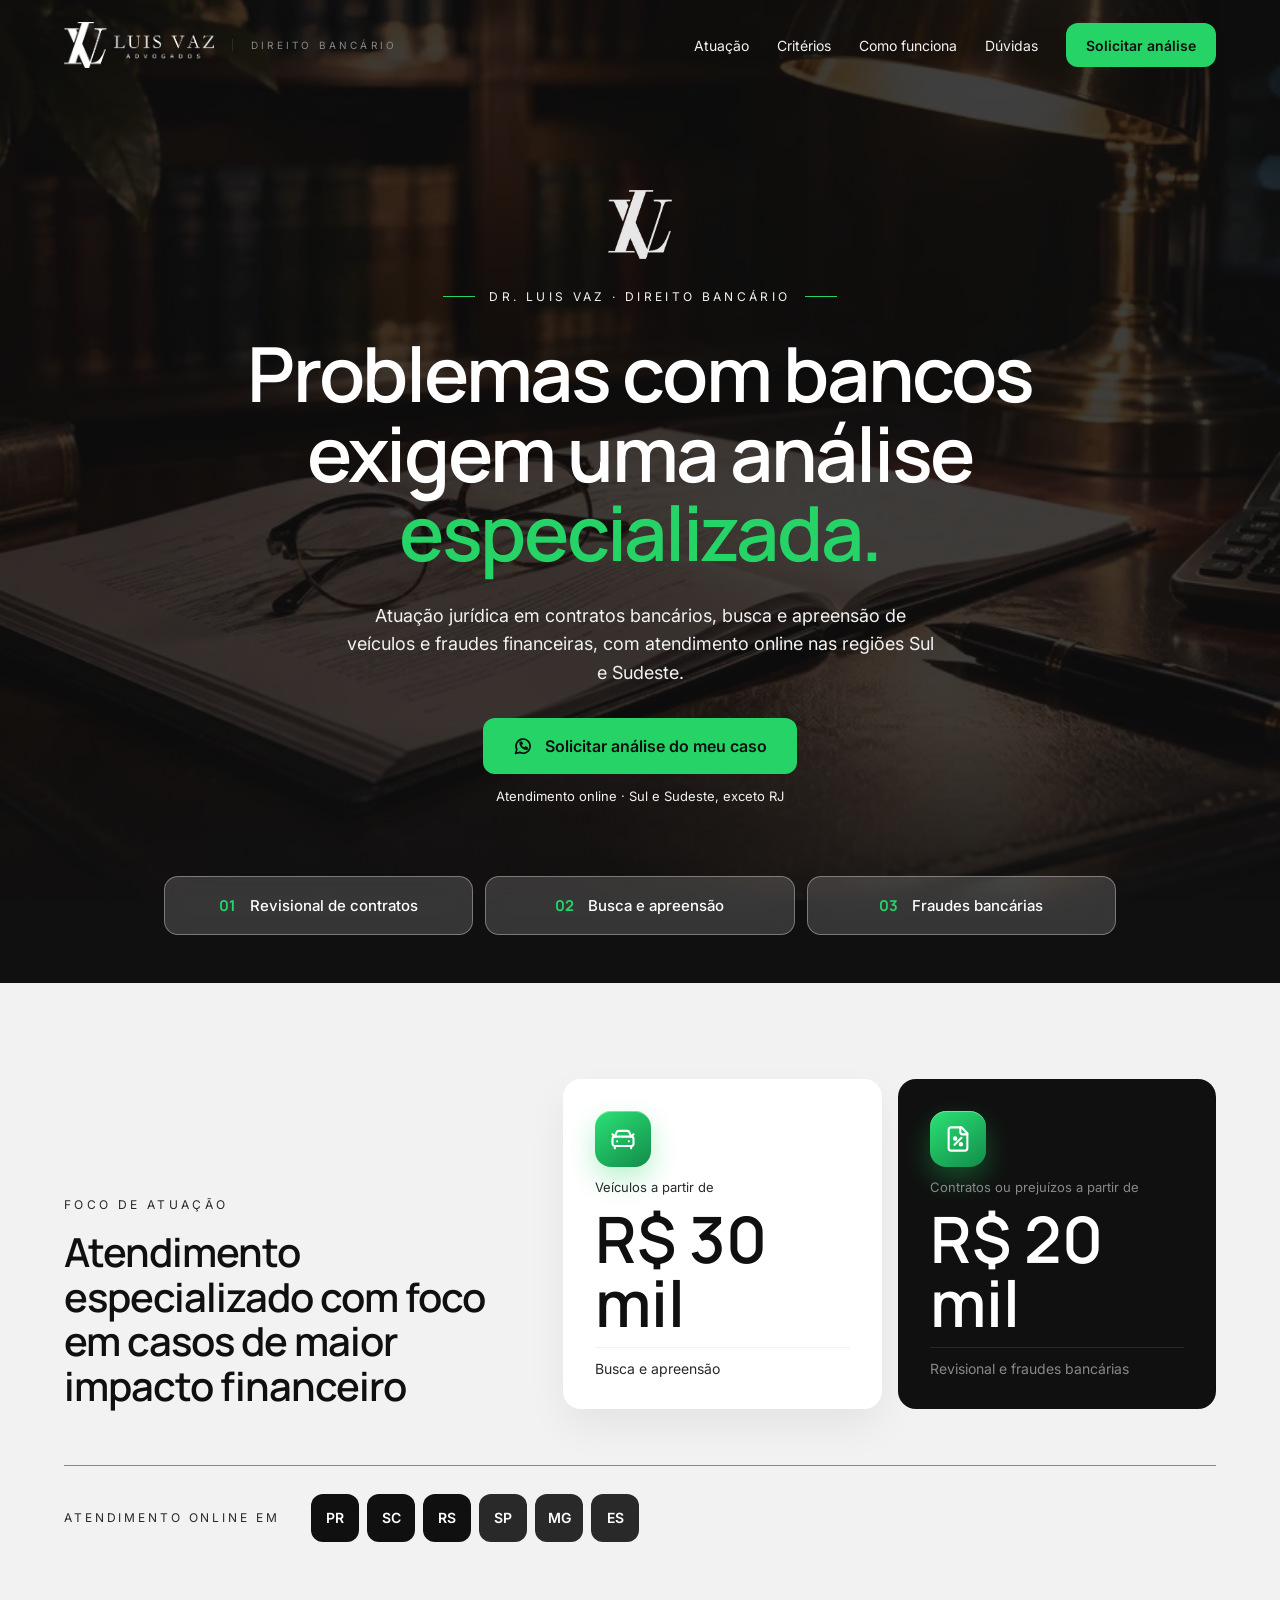
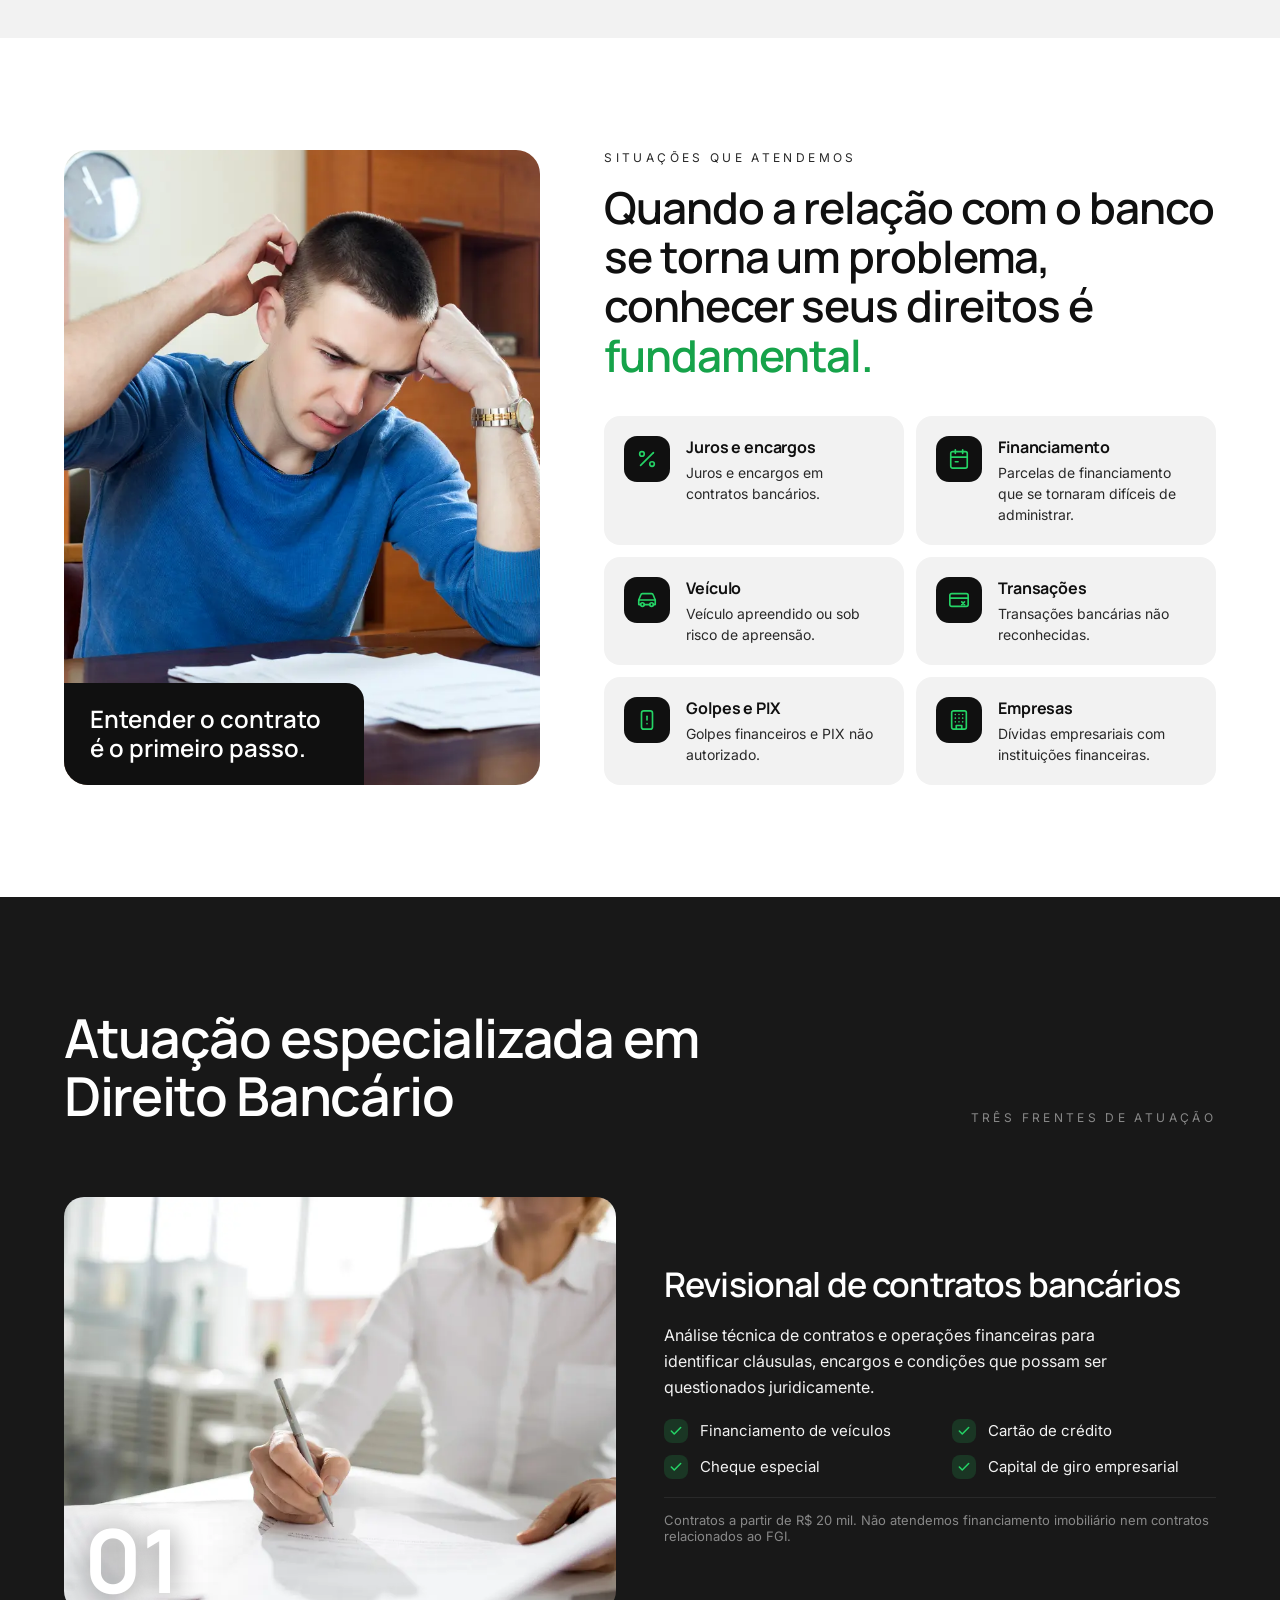
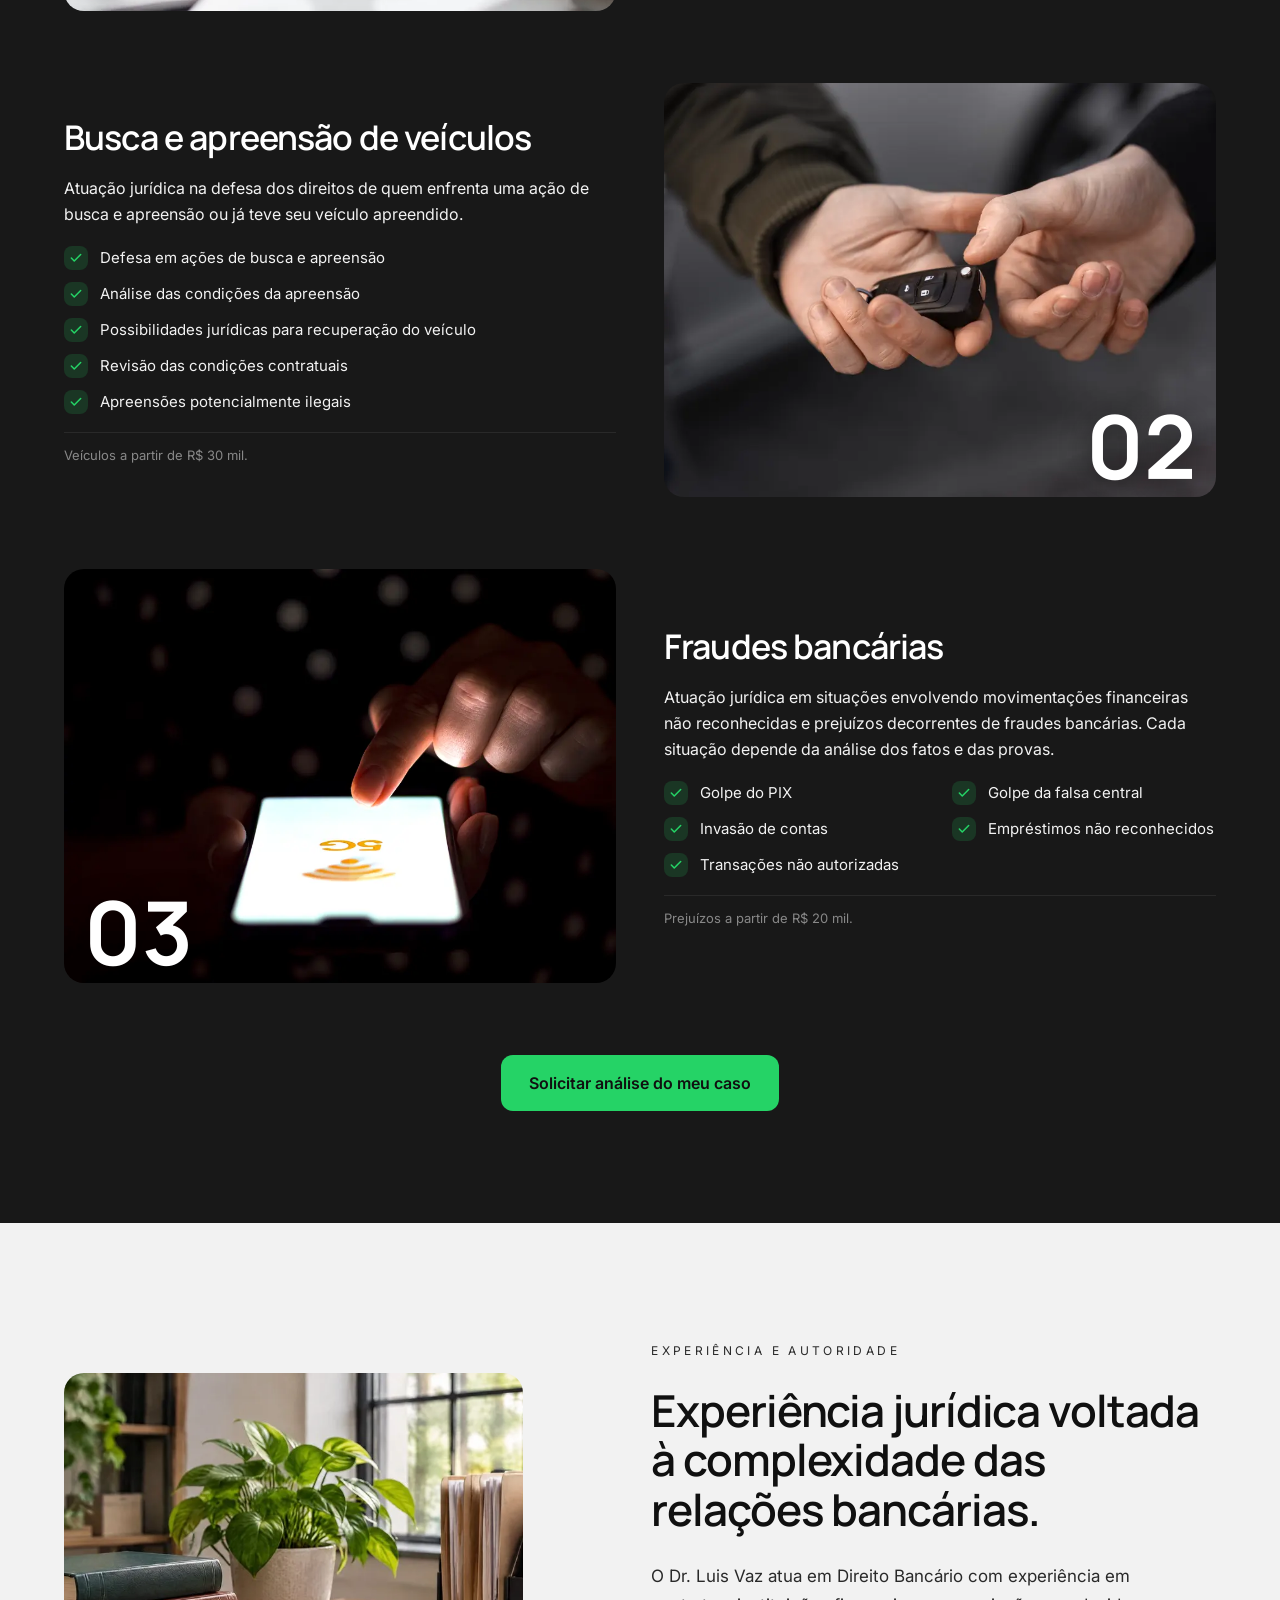
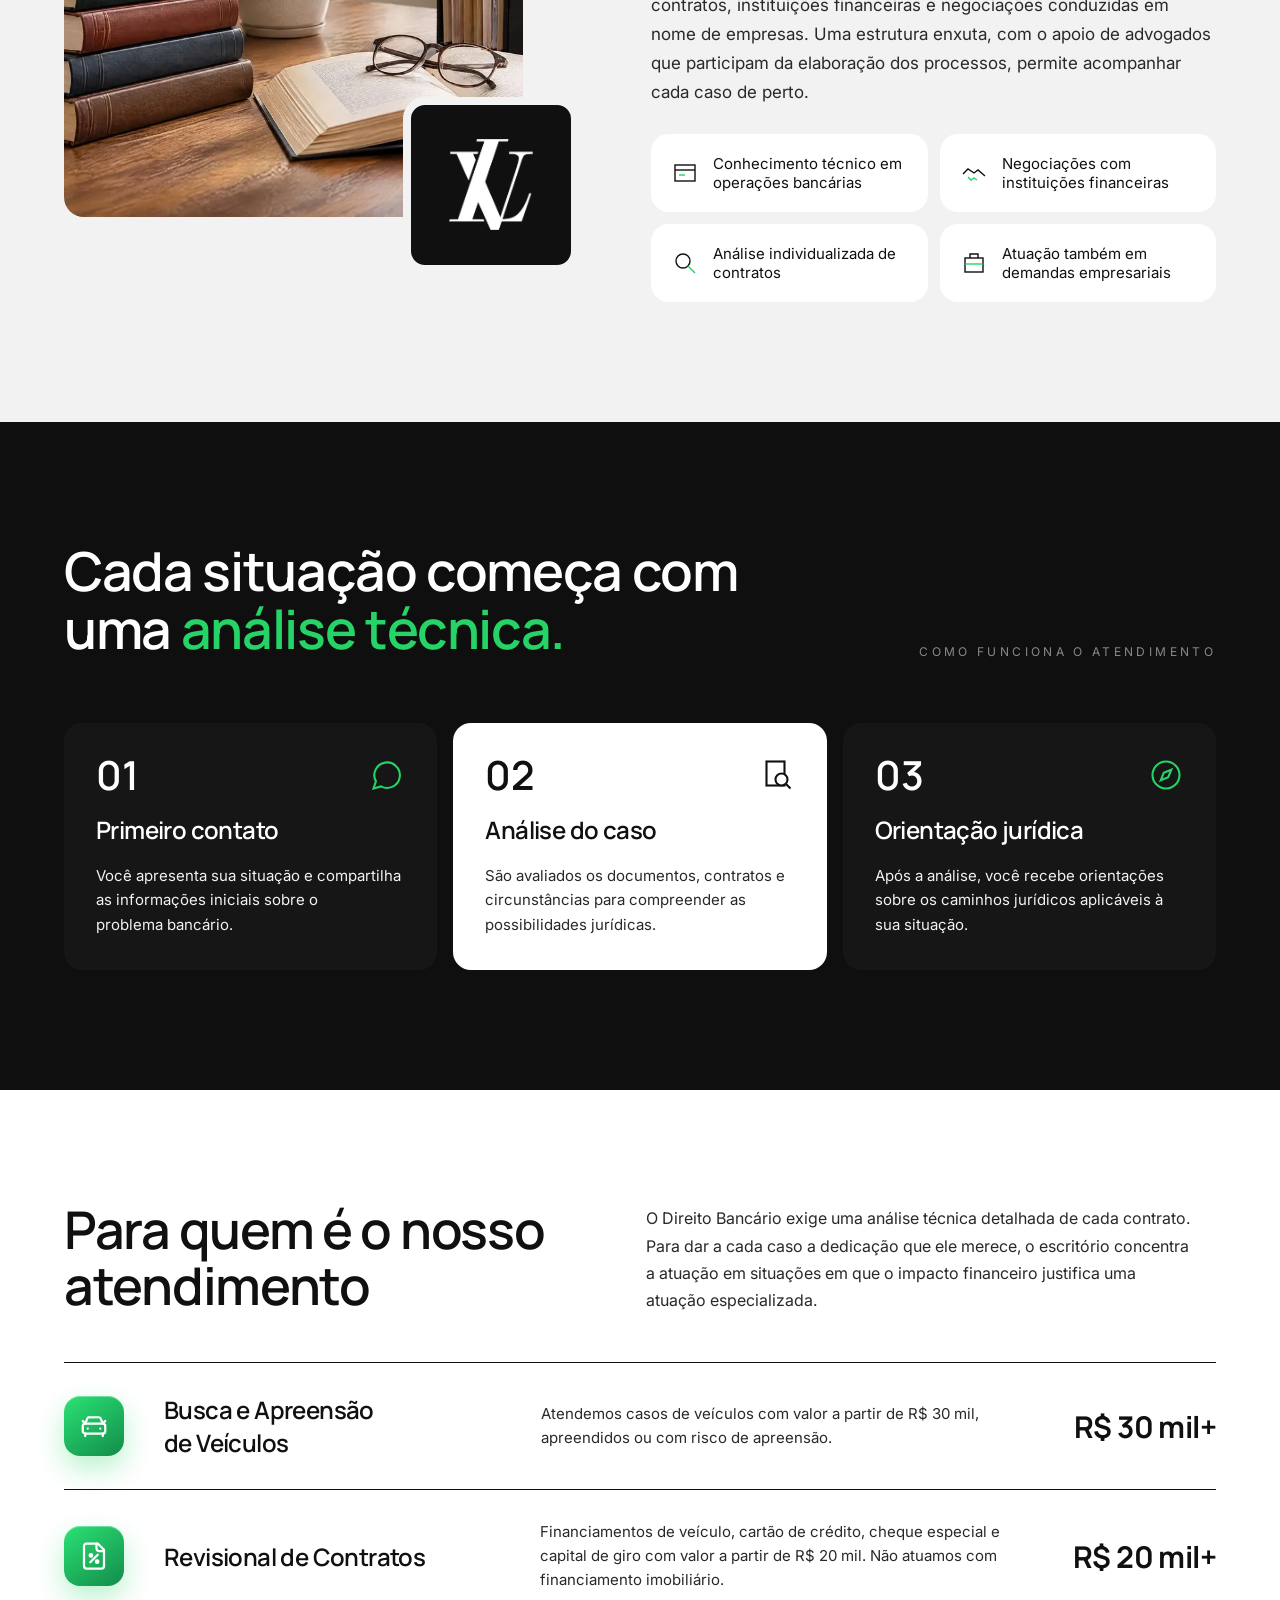
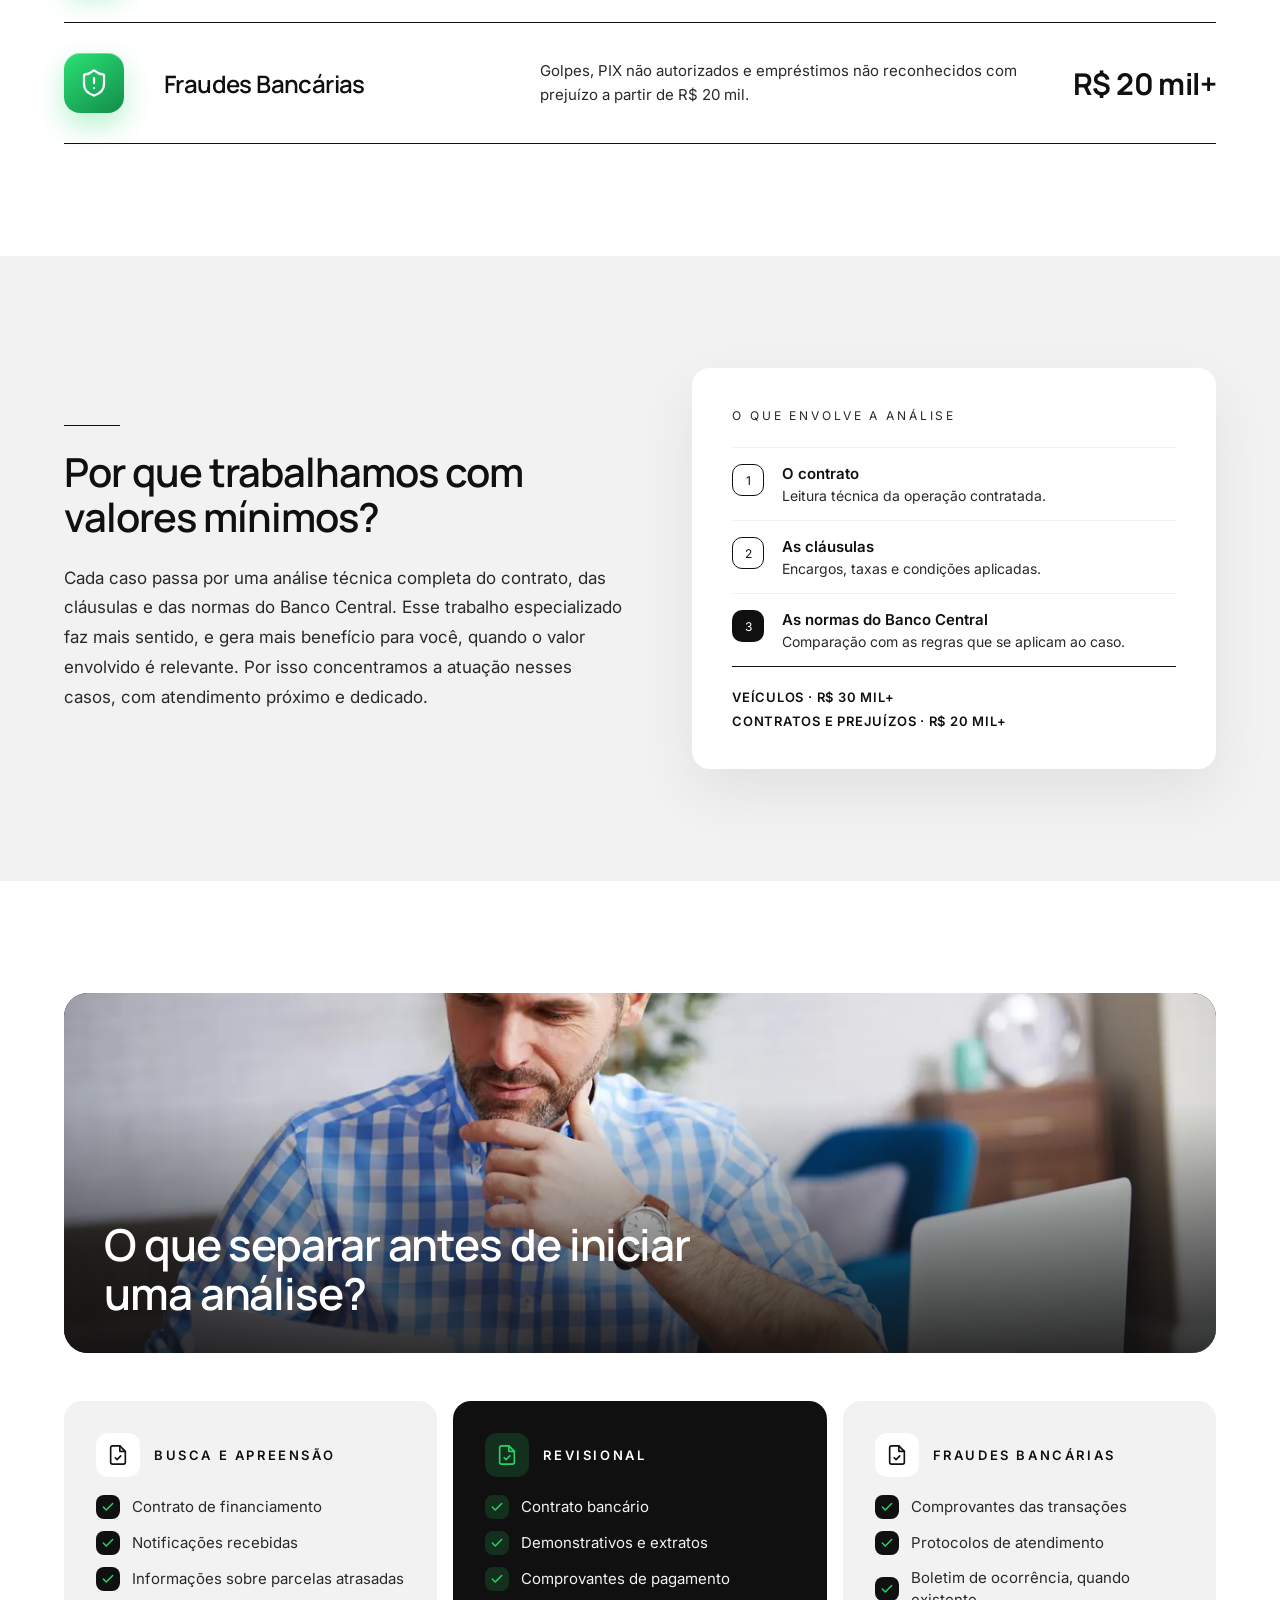
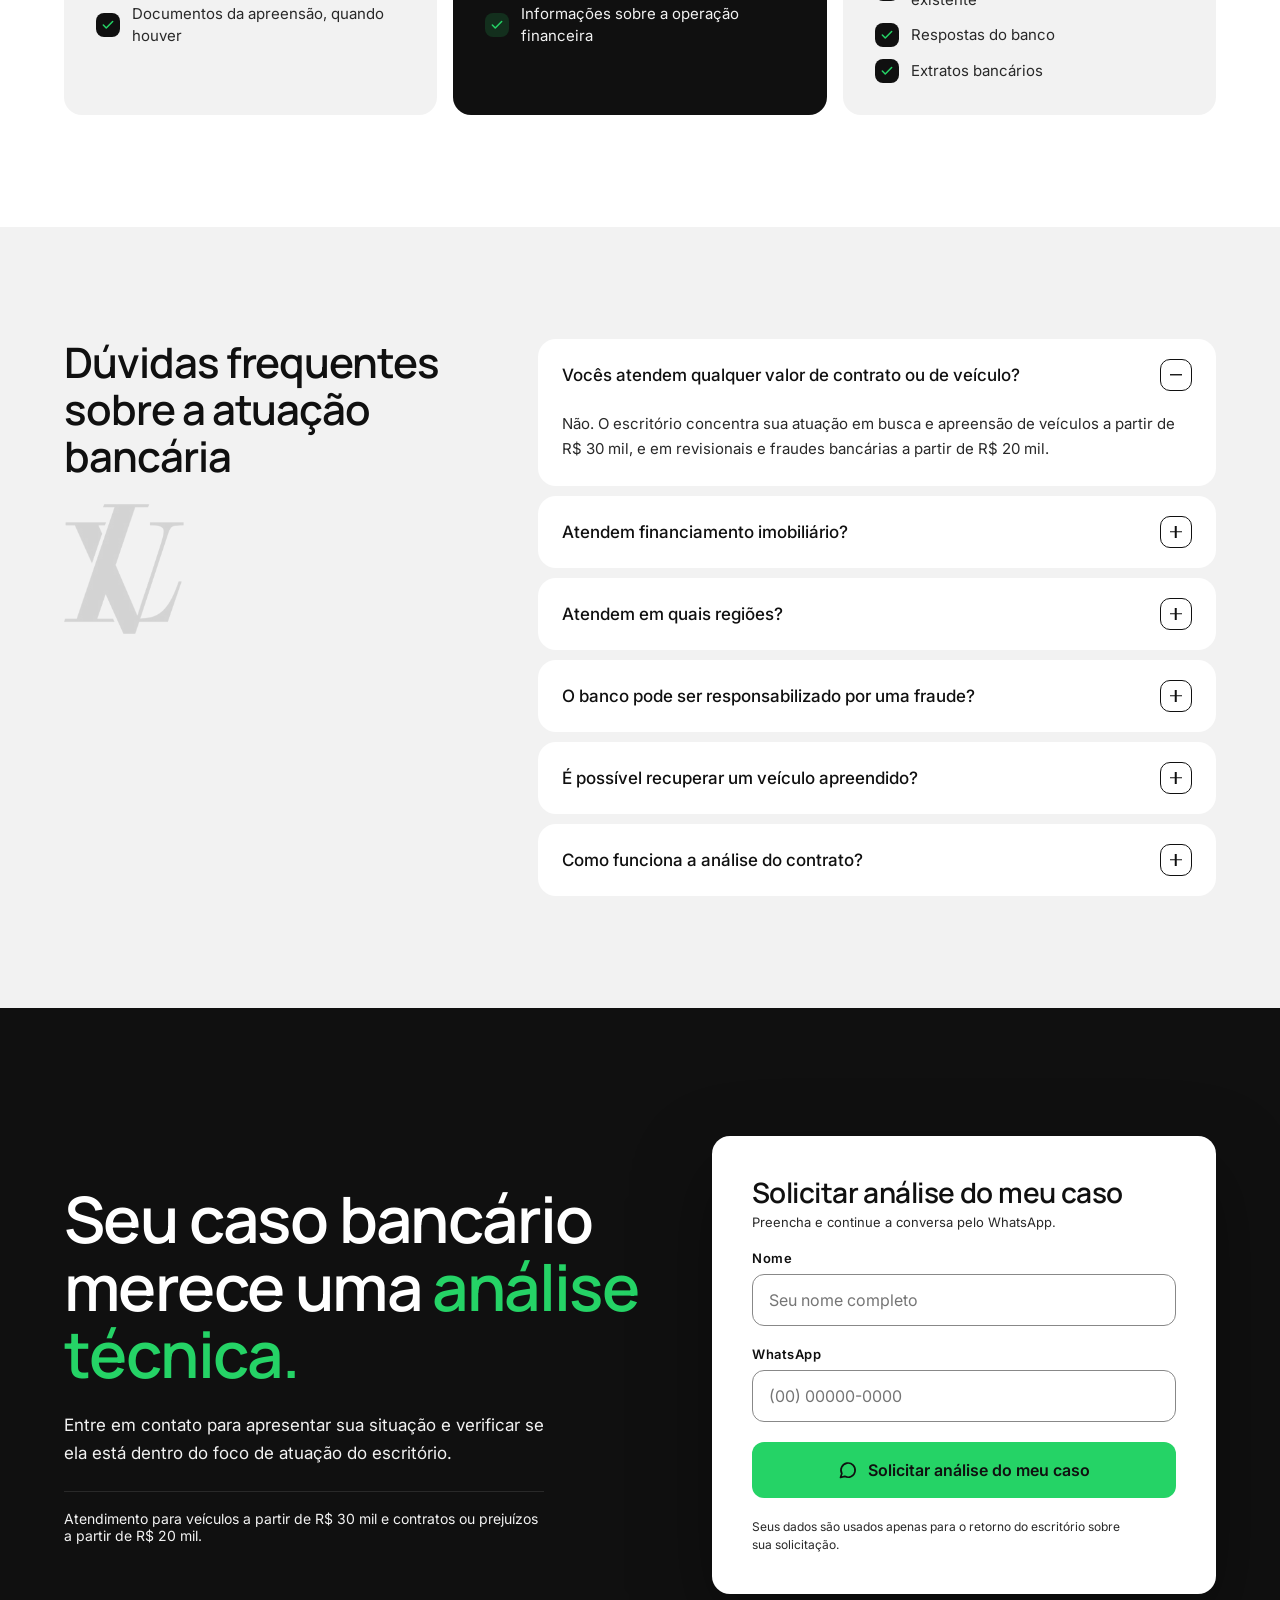
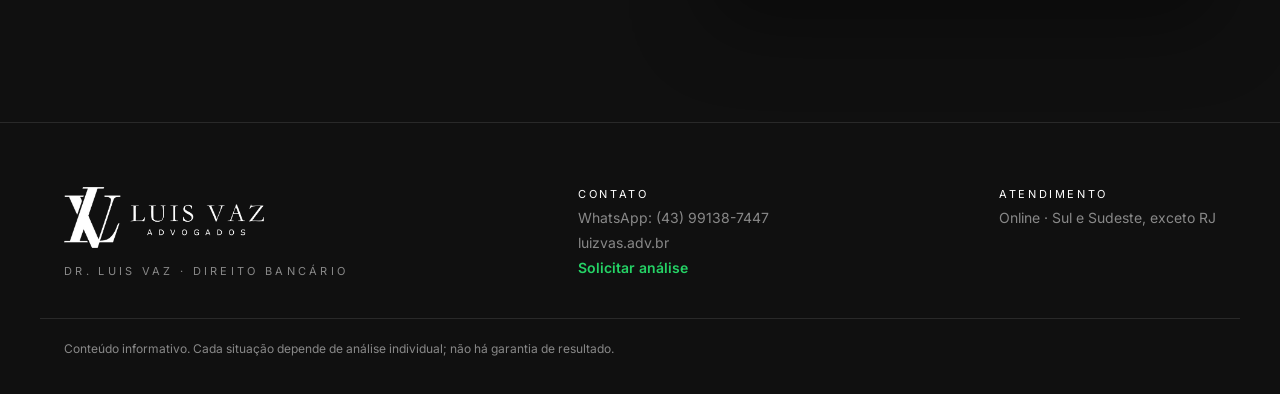
==== commit 2928123c: "Mobile: topo mais compacto, ícones em destaque, 'Para quem' à esquerda, ordem das áreas e fotos colo" ====
--- a/index.html
+++ b/index.html
@@ -19,7 +19,7 @@
 <meta name="twitter:card" content="summary_large_image">
 <link rel="icon" type="image/png" href="/assets/img/favicon.png">
 <link rel="apple-touch-icon" href="/assets/img/apple-touch-icon.png">
-<link rel="preload" as="image" href="/assets/img/hero.webp" type="image/webp" fetchpriority="high">
+<link rel="preload" as="image" href="/assets/img/hero-c.webp" type="image/webp" fetchpriority="high">
 <link rel="preconnect" href="https://fonts.googleapis.com">
 <link rel="preconnect" href="https://fonts.gstatic.com" crossorigin>
 <link rel="stylesheet" href="https://fonts.googleapis.com/css2?family=Manrope:wght@500;600;700&amp;family=Inter:wght@400;500;600&amp;display=swap">
@@ -53,7 +53,7 @@
 <section id="topo" class="px px-hero" style="position:relative; overflow:hidden; min-height:860px; display:flex; flex-direction:column; justify-content:center">
   <div aria-hidden="true" style="position:absolute; inset:0; background:rgba(16,16,16,.8)"></div>
   <div aria-hidden="true" style="position:absolute; inset:auto 0 0 0; height:260px; background:linear-gradient(0deg, #101010 0%, rgba(16,16,16,0) 100%)"></div>
-  <div style="position:relative; max-width:960px; width:100%; margin:0 auto; padding:190px 24px 40px; display:flex; flex-direction:column; align-items:center; text-align:center; gap:30px">
+  <div class="hero-in" style="position:relative; max-width:960px; width:100%; margin:0 auto; padding:190px 24px 40px; display:flex; flex-direction:column; align-items:center; text-align:center; gap:30px">
     <img decoding="async" width="187" height="203" class="m-hide" src="/assets/img/simbolo-branco.png" alt="" aria-hidden="true" style="width:64px; height:auto; display:block; opacity:.9">
     <div style="display:flex; gap:14px; align-items:center; font-size:12px; letter-spacing:.28em; color:#F2F2F2">
       <span style="width:32px; height:1px; background:#25D366" aria-hidden="true"></span>DR. LUIS VAZ · DIREITO BANCÁRIO<span style="width:32px; height:1px; background:#25D366" aria-hidden="true"></span>
@@ -87,13 +87,13 @@
       </div>
       <div style="flex:1.3 1 560px; min-width:0; display:grid; grid-template-columns:repeat(auto-fit, minmax(240px, 1fr)); gap:16px">
         <div style="border-radius:18px; background:#FFFFFF; padding:32px; display:flex; flex-direction:column; gap:12px; box-shadow:0 18px 40px rgba(16,16,16,.06)">
-          <svg width="40" height="40" viewBox="0 0 40 40" fill="none" stroke="#101010" stroke-width="1.4" aria-hidden="true"><path d="M4 26h32v-6l-5-2-5-7H14l-5 7-5 2z"></path><circle cx="11" cy="27" r="4" fill="#FFFFFF"></circle><circle cx="29" cy="27" r="4" fill="#FFFFFF"></circle></svg>
+          <span aria-hidden="true" style="width:56px; height:56px; border-radius:16px; background:linear-gradient(145deg, #2BE275 0%, #128C4A 100%); box-shadow:0 12px 28px rgba(37,211,102,.32), inset 0 1px 0 rgba(255,255,255,.35); display:flex; align-items:center; justify-content:center; flex:0 0 auto"><svg width="28" height="28" viewBox="0 0 24 24" fill="none" stroke="#FFFFFF" stroke-width="1.8" stroke-linecap="round" stroke-linejoin="round"><path d="m21 8-2 2-1.5-3.7A2 2 0 0 0 15.646 5H8.4a2 2 0 0 0-1.903 1.257L5 10 3 8"></path><path d="M7 14h.01"></path><path d="M17 14h.01"></path><rect width="18" height="8" x="3" y="10" rx="2"></rect><path d="M5 18v2"></path><path d="M19 18v2"></path></svg></span>
           <span style="font-size:13px; color:#292929">Veículos a partir de</span>
           <span style="font-family:Manrope, sans-serif; font-weight:600; font-size:clamp(46px, 5vw, 64px); line-height:1">R$ 30 mil</span>
           <span style="font-size:14px; color:#292929; border-top:1px solid #F2F2F2; padding-top:12px">Busca e apreensão</span>
         </div>
         <div style="border-radius:18px; background:#101010; color:#FFFFFF; padding:32px; display:flex; flex-direction:column; gap:12px">
-          <svg width="40" height="40" viewBox="0 0 40 40" fill="none" stroke="#FFFFFF" stroke-width="1.4" aria-hidden="true"><rect x="8" y="4" width="24" height="32"></rect><line x1="13" y1="12" x2="27" y2="12"></line><line x1="13" y1="18" x2="27" y2="18"></line><line x1="13" y1="24" x2="22" y2="24" stroke="#25D366"></line></svg>
+          <span aria-hidden="true" style="width:56px; height:56px; border-radius:16px; background:linear-gradient(145deg, #2BE275 0%, #128C4A 100%); box-shadow:0 12px 28px rgba(37,211,102,.32), inset 0 1px 0 rgba(255,255,255,.35); display:flex; align-items:center; justify-content:center; flex:0 0 auto"><svg width="28" height="28" viewBox="0 0 24 24" fill="none" stroke="#FFFFFF" stroke-width="1.8" stroke-linecap="round" stroke-linejoin="round"><path d="M15 2H6a2 2 0 0 0-2 2v16a2 2 0 0 0 2 2h12a2 2 0 0 0 2-2V7Z"></path><path d="M14 2v4a2 2 0 0 0 2 2h4"></path><path d="m9 17 6-6"></path><circle cx="9.5" cy="11.5" r="1"></circle><circle cx="14.5" cy="16.5" r="1"></circle></svg></span>
           <span style="font-size:13px; color:#888888">Contratos ou prejuízos a partir de</span>
           <span style="font-family:Manrope, sans-serif; font-weight:600; font-size:clamp(46px, 5vw, 64px); line-height:1">R$ 20 mil</span>
           <span style="font-size:14px; color:#888888; border-top:1px solid #292929; padding-top:12px">Revisional e fraudes bancárias</span>
@@ -118,7 +118,7 @@
 <section id="situacoes" style="background:#FFFFFF; color:#101010">
   <div class="m-pad" style="max-width:1200px; margin:0 auto; padding:112px 24px; display:flex; flex-wrap:wrap; gap:64px; align-items:stretch">
     <div class="zoom" style="border-radius:24px; flex:1 1 400px; min-width:0; position:relative; overflow:hidden; min-height:440px">
-      <img decoding="async" width="1200" height="963" src="/assets/img/problema.webp" alt="Homem preocupado analisando papéis e contas sobre a mesa" loading="lazy" style="position:absolute; inset:0; width:100%; height:100%; object-fit:cover">
+      <img decoding="async" width="1200" height="963" src="/assets/img/problema-c.webp" alt="Homem preocupado analisando papéis e contas sobre a mesa" loading="lazy" style="position:absolute; inset:0; width:100%; height:100%; object-fit:cover">
       <div style="position:absolute; left:0; bottom:0; background:#101010; color:#FFFFFF; padding:22px 26px; max-width:300px; border-radius:0 18px 0 0; font-family:Manrope, sans-serif; font-weight:600; font-size:24px; line-height:1.2">Entender o contrato é o primeiro passo.</div>
     </div>
     <div style="flex:1.2 1 520px; min-width:0; display:flex; flex-direction:column; gap:36px">
@@ -166,8 +166,8 @@
 
     <article id="revisional" style="display:flex; flex-wrap:wrap; gap:48px; align-items:center">
       <div class="zoom" style="border-radius:20px; flex:1 1 420px; min-width:0; position:relative; overflow:hidden; aspect-ratio:4/3">
-        <img decoding="async" width="1000" height="666" src="/assets/img/revisional.webp" alt="Pessoa assinando um contrato" loading="lazy" style="width:100%; height:100%; object-fit:cover; display:block">
-        <span style="position:absolute; left:20px; bottom:8px; font-family:Manrope, sans-serif; font-weight:600; font-size:88px; line-height:1; color:#FFFFFF; font-weight:700">01</span>
+        <img decoding="async" width="1000" height="666" src="/assets/img/revisional-c.webp" alt="Pessoa assinando um contrato" loading="lazy" style="width:100%; height:100%; object-fit:cover; display:block">
+        <span style="position:absolute; left:20px; bottom:8px; font-family:Manrope, sans-serif; font-weight:600; font-size:88px; line-height:1; color:#FFFFFF; font-weight:700; text-shadow:0 4px 28px rgba(0,0,0,.55)">01</span>
       </div>
       <div style="flex:1 1 420px; min-width:0; display:flex; flex-direction:column; gap:18px">
         <h3 style="margin:0; font-family:Manrope, sans-serif; font-weight:600; letter-spacing:-.025em; font-size:clamp(26px, 2.8vw, 34px); line-height:1.15">Revisional de contratos bancários</h3>
@@ -182,10 +182,10 @@
       </div>
     </article>
 
-    <article id="busca-e-apreensao" style="display:flex; flex-wrap:wrap-reverse; flex-direction:row-reverse; gap:48px; align-items:center">
+    <article id="busca-e-apreensao" style="display:flex; flex-wrap:wrap; flex-direction:row-reverse; gap:48px; align-items:center">
       <div class="zoom" style="border-radius:20px; flex:1 1 420px; min-width:0; position:relative; overflow:hidden; aspect-ratio:4/3">
-        <img decoding="async" width="1000" height="666" src="/assets/img/busca.webp" alt="Mãos segurando a chave de um carro" loading="lazy" style="width:100%; height:100%; object-fit:cover; display:block">
-        <span style="position:absolute; right:20px; bottom:8px; font-family:Manrope, sans-serif; font-weight:600; font-size:88px; line-height:1; color:#FFFFFF; font-weight:700">02</span>
+        <img decoding="async" width="1000" height="666" src="/assets/img/busca-c.webp" alt="Mãos segurando a chave de um carro" loading="lazy" style="width:100%; height:100%; object-fit:cover; display:block">
+        <span style="position:absolute; right:20px; bottom:8px; font-family:Manrope, sans-serif; font-weight:600; font-size:88px; line-height:1; color:#FFFFFF; font-weight:700; text-shadow:0 4px 28px rgba(0,0,0,.55)">02</span>
       </div>
       <div style="flex:1 1 420px; min-width:0; display:flex; flex-direction:column; gap:18px">
         <h3 style="margin:0; font-family:Manrope, sans-serif; font-weight:600; letter-spacing:-.025em; font-size:clamp(26px, 2.8vw, 34px); line-height:1.15">Busca e apreensão de veículos</h3>
@@ -203,8 +203,8 @@
 
     <article id="fraudes" style="display:flex; flex-wrap:wrap; gap:48px; align-items:center">
       <div class="zoom" style="border-radius:20px; flex:1 1 420px; min-width:0; position:relative; overflow:hidden; aspect-ratio:4/3">
-        <img decoding="async" width="1000" height="750" src="/assets/img/fraude.webp" alt="Dedo tocando a tela de um celular no escuro" loading="lazy" style="width:100%; height:100%; object-fit:cover; display:block">
-        <span style="position:absolute; left:20px; bottom:8px; font-family:Manrope, sans-serif; font-weight:600; font-size:88px; line-height:1; color:#FFFFFF; font-weight:700">03</span>
+        <img decoding="async" width="1000" height="750" src="/assets/img/fraude-c.webp" alt="Dedo tocando a tela de um celular no escuro" loading="lazy" style="width:100%; height:100%; object-fit:cover; display:block">
+        <span style="position:absolute; left:20px; bottom:8px; font-family:Manrope, sans-serif; font-weight:600; font-size:88px; line-height:1; color:#FFFFFF; font-weight:700; text-shadow:0 4px 28px rgba(0,0,0,.55)">03</span>
       </div>
       <div style="flex:1 1 420px; min-width:0; display:flex; flex-direction:column; gap:18px">
         <h3 style="margin:0; font-family:Manrope, sans-serif; font-weight:600; letter-spacing:-.025em; font-size:clamp(26px, 2.8vw, 34px); line-height:1.15">Fraudes bancárias</h3>
@@ -228,7 +228,7 @@
 <section style="background:#F2F2F2; color:#101010; overflow:hidden">
   <div class="m-pad" style="max-width:1200px; margin:0 auto; padding:120px 24px; display:flex; flex-wrap:wrap; gap:72px; align-items:center">
     <div style="flex:1 1 420px; min-width:0; position:relative; min-height:500px">
-      <img decoding="async" width="1200" height="801" src="/assets/img/experiencia.webp" alt="Mão alcançando um livro em uma biblioteca jurídica" loading="lazy" style="position:absolute; top:0; left:0; width:calc(100% - 56px); height:calc(100% - 56px); object-fit:cover; border-radius:20px">
+      <img decoding="async" width="1024" height="683" src="/assets/img/experiencia-c.webp" alt="Mão alcançando um livro em uma biblioteca jurídica" loading="lazy" style="position:absolute; top:0; left:0; width:calc(100% - 56px); height:calc(100% - 56px); object-fit:cover; border-radius:20px">
       <div aria-hidden="true" style="position:absolute; right:0; bottom:0; width:176px; height:176px; background:#101010; border:8px solid #F2F2F2; border-radius:22px; display:flex; align-items:center; justify-content:center"><img decoding="async" width="187" height="203" src="/assets/img/simbolo-branco.png" alt="" style="width:84px; height:auto; display:block"></div>
     </div>
     <div style="flex:1.1 1 460px; min-width:0; display:flex; flex-direction:column; gap:28px">
@@ -281,20 +281,20 @@
       <p style="margin:0; flex:1 1 420px; font-size:16px; line-height:1.7; color:#292929">O Direito Bancário exige uma análise técnica detalhada de cada contrato. Para dar a cada caso a dedicação que ele merece, o escritório concentra a atuação em situações em que o impacto financeiro justifica uma atuação especializada.</p>
     </div>
     <div style="display:flex; flex-direction:column">
-      <div style="border-top:1px solid #101010; padding:30px 0; display:flex; flex-wrap:wrap; gap:20px 40px; align-items:center">
-        <span style="width:64px; height:64px; border-radius:16px; background:#101010; display:flex; align-items:center; justify-content:center; flex:0 0 auto"><svg width="34" height="34" viewBox="0 0 40 40" fill="none" stroke="#FFFFFF" stroke-width="1.6" aria-hidden="true"><path d="M4 26h32v-6l-5-2-5-7H14l-5 7-5 2z"></path><circle cx="11" cy="27" r="4" fill="#101010"></circle><circle cx="29" cy="27" r="4" fill="#101010"></circle></svg></span>
+      <div class="pq" style="border-top:1px solid #101010; padding:30px 0; display:flex; flex-wrap:wrap; gap:20px 40px; align-items:center">
+        <span aria-hidden="true" style="width:60px; height:60px; border-radius:16px; background:linear-gradient(145deg, #2BE275 0%, #128C4A 100%); box-shadow:0 12px 28px rgba(37,211,102,.32), inset 0 1px 0 rgba(255,255,255,.35); display:flex; align-items:center; justify-content:center; flex:0 0 auto"><svg width="30" height="30" viewBox="0 0 24 24" fill="none" stroke="#FFFFFF" stroke-width="1.8" stroke-linecap="round" stroke-linejoin="round"><path d="m21 8-2 2-1.5-3.7A2 2 0 0 0 15.646 5H8.4a2 2 0 0 0-1.903 1.257L5 10 3 8"></path><path d="M7 14h.01"></path><path d="M17 14h.01"></path><rect width="18" height="8" x="3" y="10" rx="2"></rect><path d="M5 18v2"></path><path d="M19 18v2"></path></svg></span>
         <h3 style="margin:0; flex:1 1 260px; font-family:Manrope, sans-serif; font-weight:600; letter-spacing:-.025em; font-size:24px">Busca e Apreensão de Veículos</h3>
         <p style="margin:0; flex:2 1 340px; font-size:15px; line-height:1.6; color:#292929">Atendemos casos de veículos com valor a partir de R$ 30 mil, apreendidos ou com risco de apreensão.</p>
         <span style="flex:0 0 auto; font-family:Manrope, sans-serif; font-weight:700; font-size:30px; letter-spacing:-.02em">R$ 30 mil+</span>
       </div>
-      <div style="border-top:1px solid #101010; padding:30px 0; display:flex; flex-wrap:wrap; gap:20px 40px; align-items:center">
-        <span style="width:64px; height:64px; border-radius:16px; background:#101010; display:flex; align-items:center; justify-content:center; flex:0 0 auto"><svg width="30" height="30" viewBox="0 0 40 40" fill="none" stroke="#FFFFFF" stroke-width="1.6" aria-hidden="true"><rect x="8" y="4" width="24" height="32"></rect><line x1="13" y1="12" x2="27" y2="12"></line><line x1="13" y1="18" x2="27" y2="18"></line><line x1="13" y1="24" x2="22" y2="24" stroke="#25D366"></line></svg></span>
+      <div class="pq" style="border-top:1px solid #101010; padding:30px 0; display:flex; flex-wrap:wrap; gap:20px 40px; align-items:center">
+        <span aria-hidden="true" style="width:60px; height:60px; border-radius:16px; background:linear-gradient(145deg, #2BE275 0%, #128C4A 100%); box-shadow:0 12px 28px rgba(37,211,102,.32), inset 0 1px 0 rgba(255,255,255,.35); display:flex; align-items:center; justify-content:center; flex:0 0 auto"><svg width="30" height="30" viewBox="0 0 24 24" fill="none" stroke="#FFFFFF" stroke-width="1.8" stroke-linecap="round" stroke-linejoin="round"><path d="M15 2H6a2 2 0 0 0-2 2v16a2 2 0 0 0 2 2h12a2 2 0 0 0 2-2V7Z"></path><path d="M14 2v4a2 2 0 0 0 2 2h4"></path><path d="m9 17 6-6"></path><circle cx="9.5" cy="11.5" r="1"></circle><circle cx="14.5" cy="16.5" r="1"></circle></svg></span>
         <h3 style="margin:0; flex:1 1 260px; font-family:Manrope, sans-serif; font-weight:600; letter-spacing:-.025em; font-size:24px">Revisional de Contratos</h3>
         <p style="margin:0; flex:2 1 340px; font-size:15px; line-height:1.6; color:#292929">Financiamentos de veículo, cartão de crédito, cheque especial e capital de giro com valor a partir de R$ 20 mil. Não atuamos com financiamento imobiliário.</p>
         <span style="flex:0 0 auto; font-family:Manrope, sans-serif; font-weight:700; font-size:30px; letter-spacing:-.02em">R$ 20 mil+</span>
       </div>
-      <div style="border-top:1px solid #101010; border-bottom:1px solid #101010; padding:30px 0; display:flex; flex-wrap:wrap; gap:20px 40px; align-items:center">
-        <span style="width:64px; height:64px; border-radius:16px; background:#101010; display:flex; align-items:center; justify-content:center; flex:0 0 auto"><svg width="30" height="30" viewBox="0 0 120 140" fill="none" stroke="#FFFFFF" stroke-width="6" aria-hidden="true"><path d="M60 10l40 14v34c0 30-18 50-40 64-22-14-40-34-40-64V24z"></path><path d="M44 70l12 12 22-26" stroke="#25D366"></path></svg></span>
+      <div class="pq" style="border-top:1px solid #101010; border-bottom:1px solid #101010; padding:30px 0; display:flex; flex-wrap:wrap; gap:20px 40px; align-items:center">
+        <span aria-hidden="true" style="width:60px; height:60px; border-radius:16px; background:linear-gradient(145deg, #2BE275 0%, #128C4A 100%); box-shadow:0 12px 28px rgba(37,211,102,.32), inset 0 1px 0 rgba(255,255,255,.35); display:flex; align-items:center; justify-content:center; flex:0 0 auto"><svg width="30" height="30" viewBox="0 0 24 24" fill="none" stroke="#FFFFFF" stroke-width="1.8" stroke-linecap="round" stroke-linejoin="round"><path d="M20 13c0 5-3.5 7.5-7.66 8.95a1 1 0 0 1-.67-.01C7.5 20.5 4 18 4 13V6a1 1 0 0 1 1-1c2 0 4.5-1.2 6.24-2.72a1.17 1.17 0 0 1 1.52 0C14.51 3.81 17 5 19 5a1 1 0 0 1 1 1z"></path><path d="M12 8v4"></path><path d="M12 16h.01"></path></svg></span>
         <h3 style="margin:0; flex:1 1 260px; font-family:Manrope, sans-serif; font-weight:600; letter-spacing:-.025em; font-size:24px">Fraudes Bancárias</h3>
         <p style="margin:0; flex:2 1 340px; font-size:15px; line-height:1.6; color:#292929">Golpes, PIX não autorizados e empréstimos não reconhecidos com prejuízo a partir de R$ 20 mil.</p>
         <span style="flex:0 0 auto; font-family:Manrope, sans-serif; font-weight:700; font-size:30px; letter-spacing:-.02em">R$ 20 mil+</span>
@@ -327,7 +327,7 @@
 <section style="background:#FFFFFF; color:#101010">
   <div class="m-pad" style="max-width:1200px; margin:0 auto; padding:112px 24px; display:flex; flex-direction:column; gap:48px">
     <div class="zoom" style="position:relative; overflow:hidden; height:360px; display:flex; align-items:flex-end; border-radius:24px; background:#101010">
-      <img decoding="async" width="1200" height="800" src="/assets/img/docs.webp" alt="Pessoa lendo documentos importantes na mesa de trabalho" loading="lazy" style="position:absolute; inset:0; width:100%; height:100%; object-fit:cover; object-position:50% 35%; display:block">
+      <img decoding="async" width="1200" height="800" src="/assets/img/docs-c.webp" alt="Pessoa lendo documentos importantes na mesa de trabalho" loading="lazy" style="position:absolute; inset:0; width:100%; height:100%; object-fit:cover; object-position:50% 35%; display:block">
       <div aria-hidden="true" style="position:absolute; inset:0; background:linear-gradient(0deg, rgba(16,16,16,.85) 0%, rgba(16,16,16,0) 70%)"></div>
       <h2 style="position:relative; margin:0; padding:36px 40px; font-family:Manrope, sans-serif; font-weight:600; letter-spacing:-.025em; font-size:clamp(28px, 3.6vw, 44px); line-height:1.1; color:#FFFFFF; max-width:760px">O que separar antes de iniciar uma análise?</h2>
     </div>
--- a/assets/css/lp.css
+++ b/assets/css/lp.css
@@ -16,13 +16,13 @@
 
 /* Fundos com parallax */
 .px{background-color:#101010;background-size:cover;background-position:center;background-attachment:fixed}
-.px-hero{background-image:url(/assets/img/hero.webp)}
-.px-steps{background-image:url(/assets/img/arquitetura.webp)}
-.px-form{background-image:url(/assets/img/predio.webp)}
+.px-hero{background-image:url(/assets/img/hero-c.webp)}
+.px-steps{background-image:url(/assets/img/arquitetura-c.webp)}
+.px-form{background-image:url(/assets/img/predio-c.webp)}
 @media (hover:none),(max-width:1024px){.px{background-attachment:scroll}}
 
 /* Perguntas frequentes */
-.faq{background:#FFFFFF;border-radius:18px;padding:0 24px}
+.faq{width:100%;box-sizing:border-box;background:#FFFFFF;border-radius:18px;padding:0 24px}
 .faq summary{list-style:none;cursor:pointer;min-height:68px;padding:20px 0;display:flex;justify-content:space-between;gap:24px;align-items:center;font-family:Inter,sans-serif;font-size:17px;font-weight:500;color:#101010}
 .faq summary::-webkit-details-marker{display:none}
 .faq-i{position:relative;width:32px;height:32px;border-radius:10px;border:1px solid #101010;flex:0 0 auto}
@@ -67,7 +67,20 @@
   .lp .fld label,.lp .fld-err{align-self:center}
   .m-hide{display:none!important}
   .m-pad{padding-top:64px!important;padding-bottom:64px!important}
-  .faq summary{flex-direction:column;gap:12px}
+  /* listas com ícone: bloco centralizado, itens alinhados à esquerda */
+  .lp ul{width:fit-content;max-width:100%;margin-left:auto!important;margin-right:auto!important;justify-items:start;align-items:flex-start!important;grid-template-columns:1fr!important}
+  .lp ul li,.lp ul li *{text-align:left!important}
+  .lp ul li{justify-content:flex-start!important}
+  /* topo mais compacto no mobile */
+  .hero-in{padding-top:118px!important;padding-bottom:24px!important;gap:22px!important}
+  #topo{min-height:0!important}
+  /* "Para quem": alinhado à esquerda */
+  .lp .pq{justify-content:flex-start!important;align-items:center!important;column-gap:16px!important;row-gap:12px!important}
+  .lp .pq,.lp .pq *{text-align:left!important}
+  .lp .pq h3{flex:1 1 200px!important}
+  .lp .pq > span:last-child{flex:1 1 100%!important}
+  .lp .faq summary{justify-content:space-between!important;gap:16px}
+  .faq summary > span:first-child{flex:1;min-width:0}
 }
 
 /* Ajustes finos no celular */
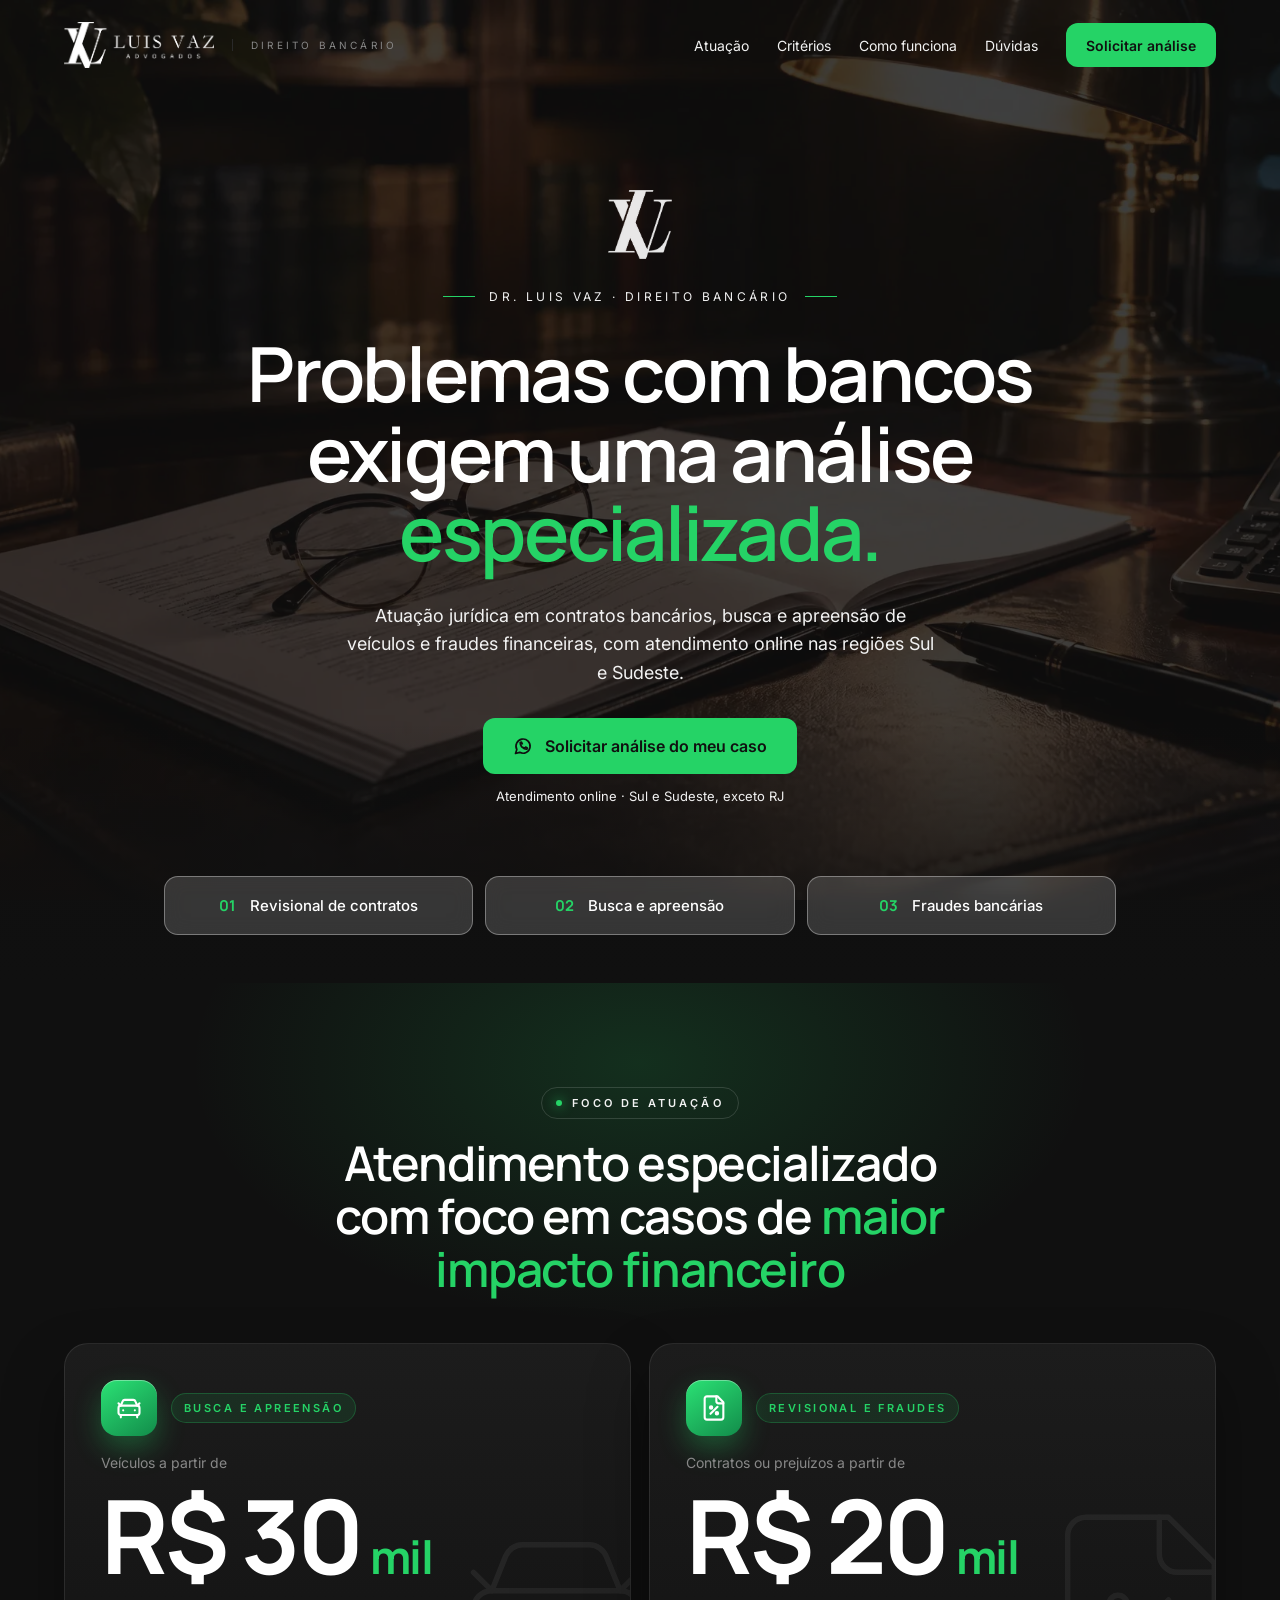
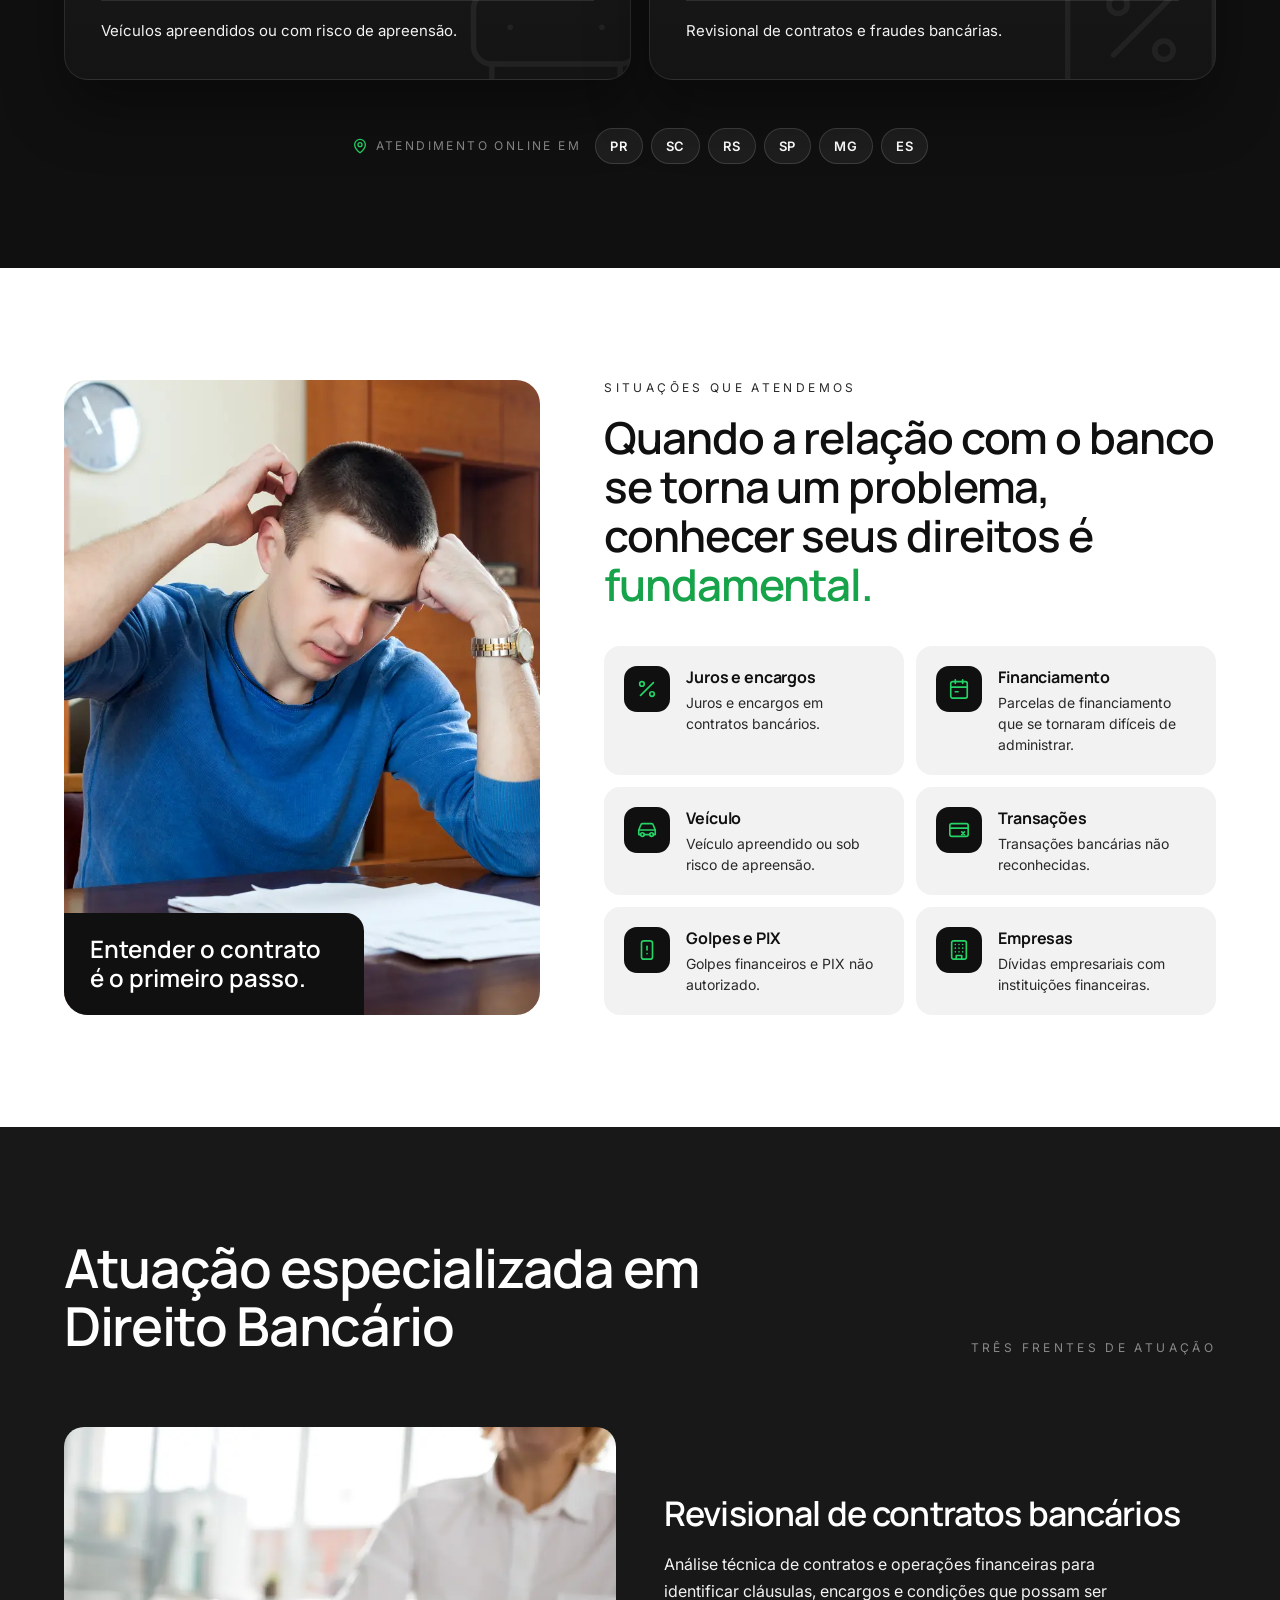
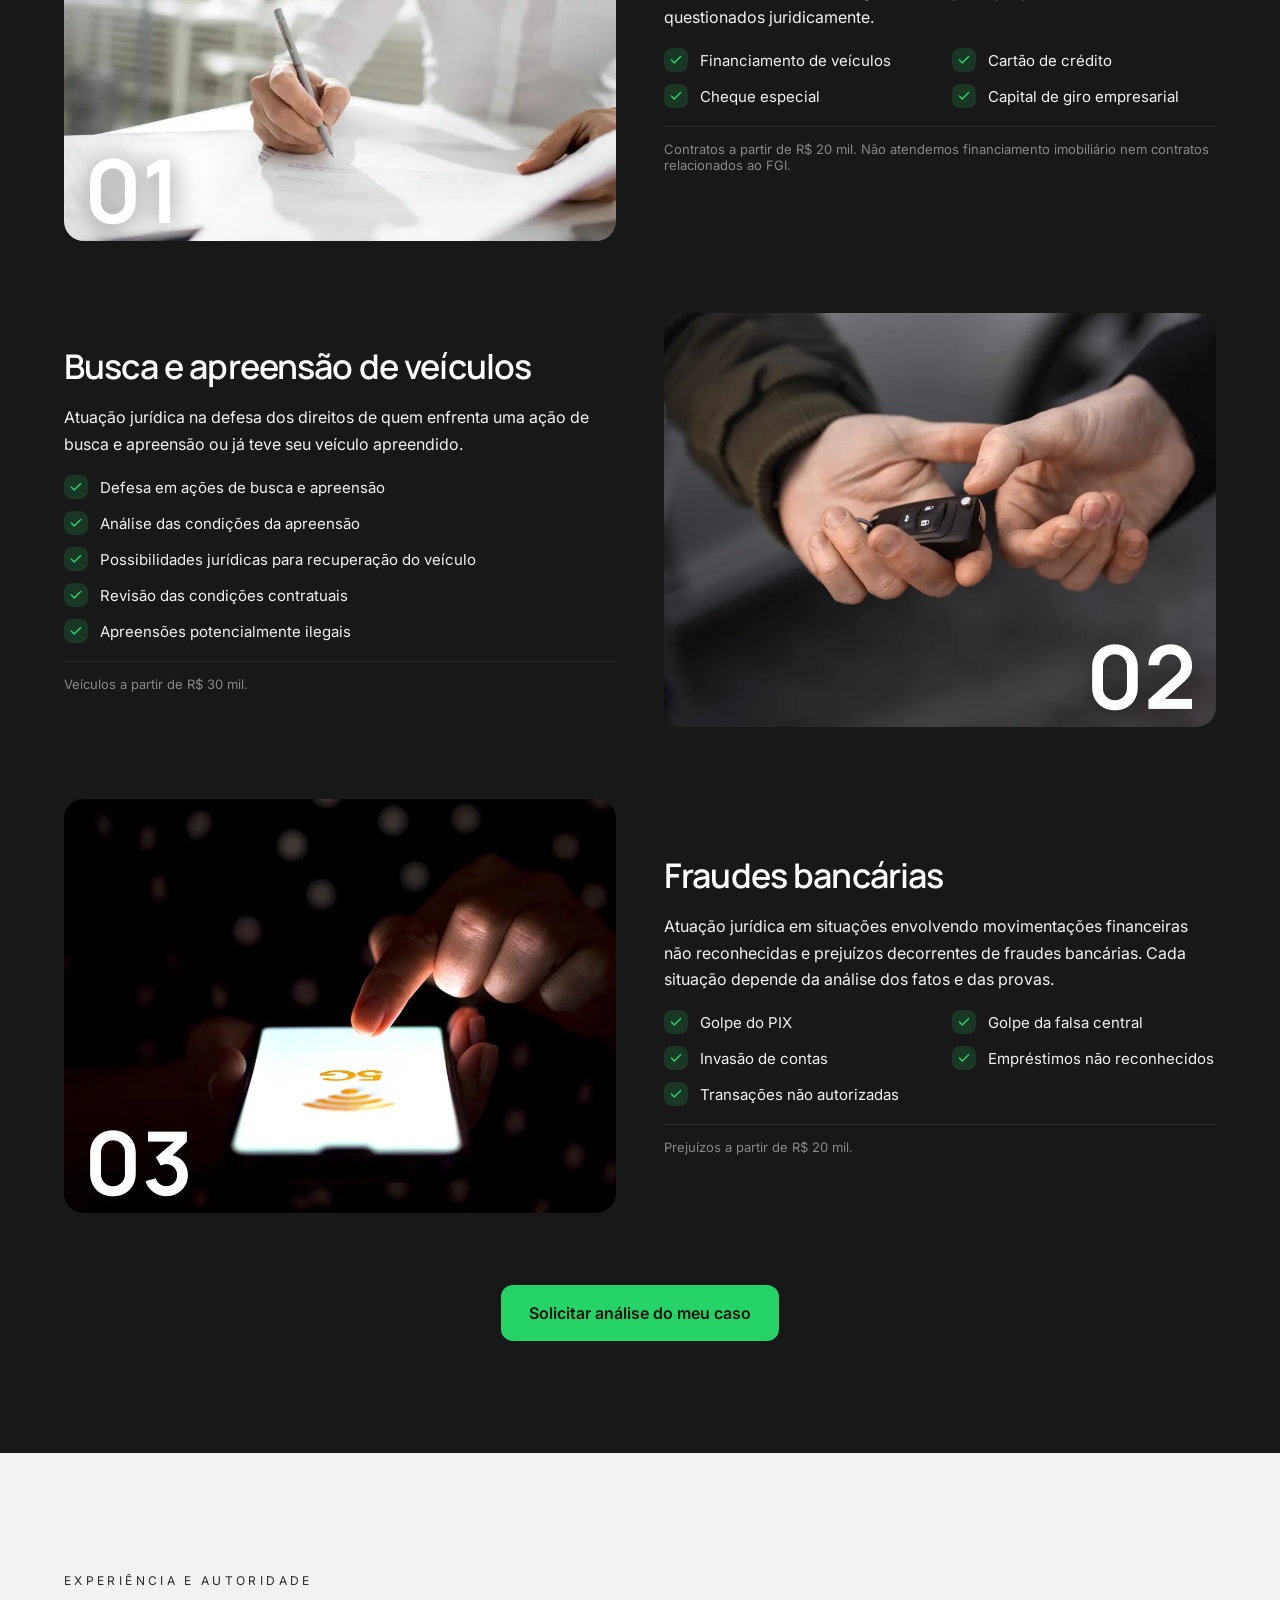
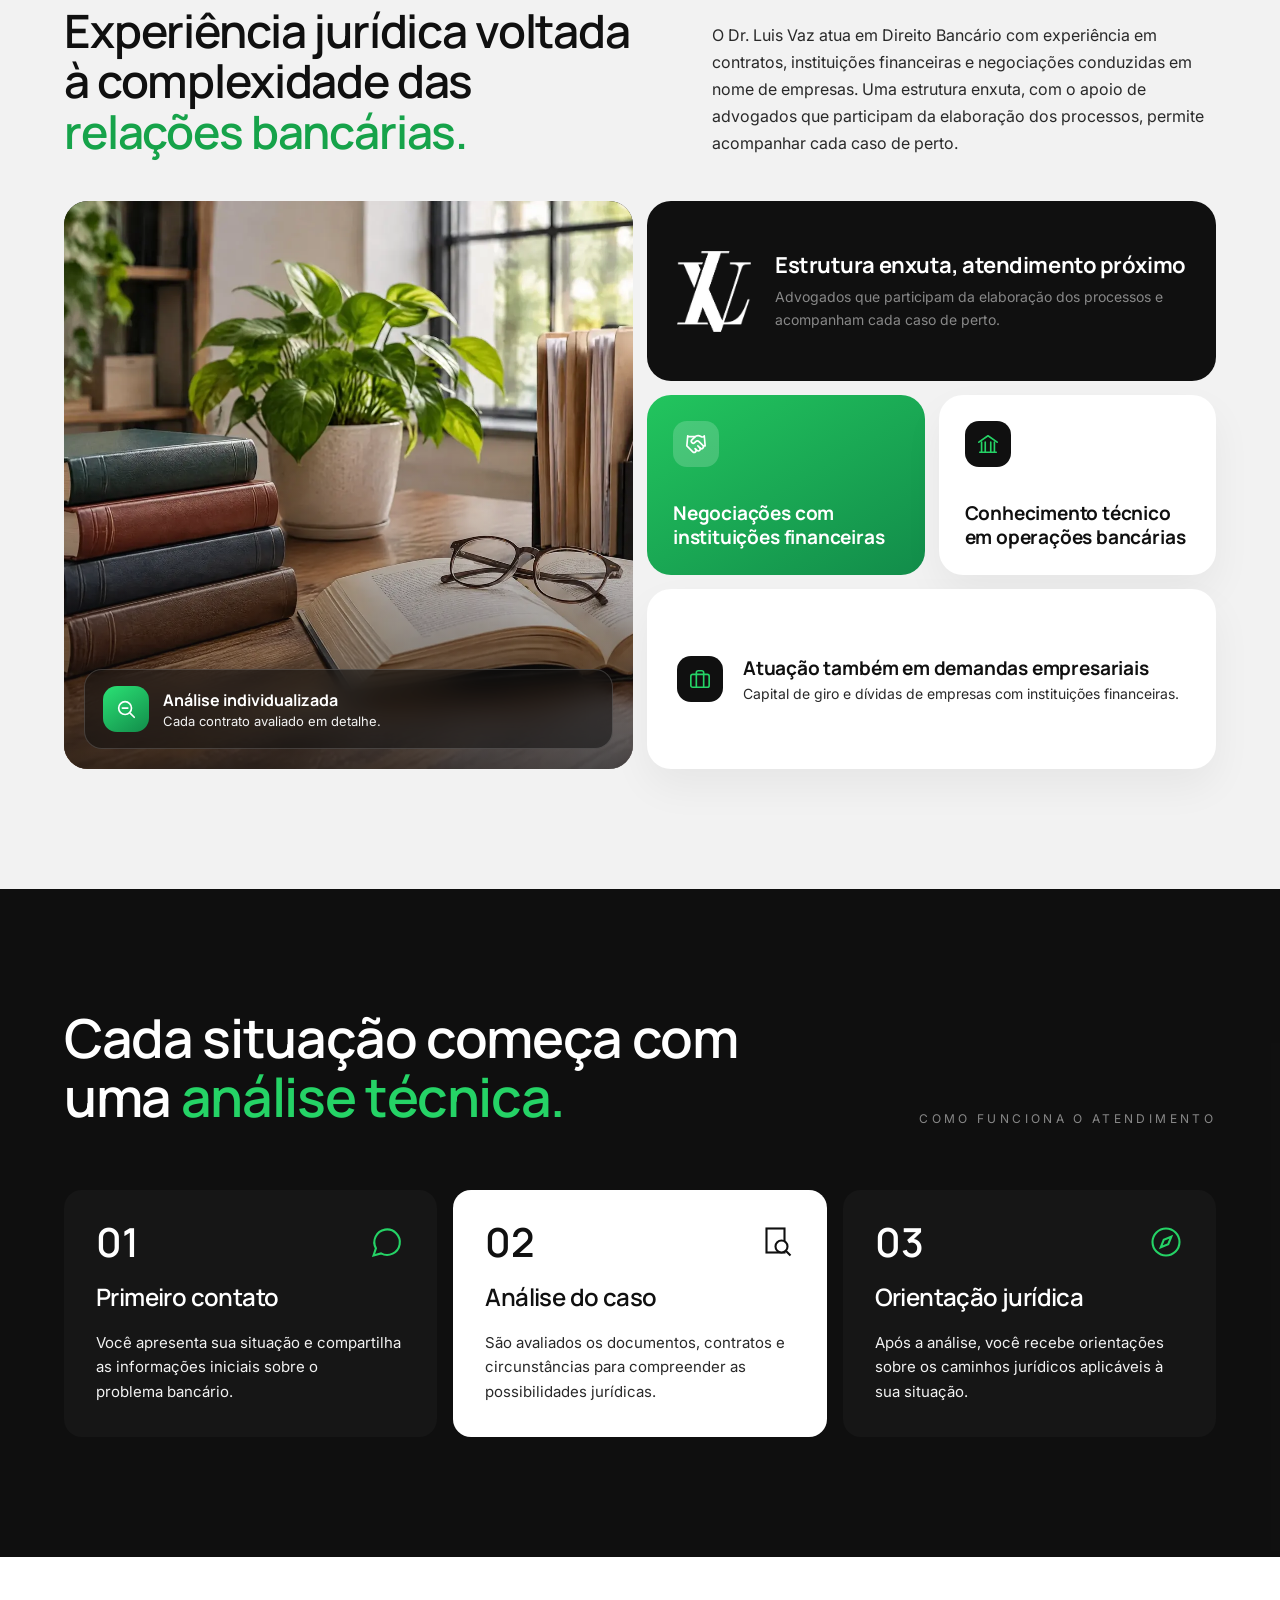
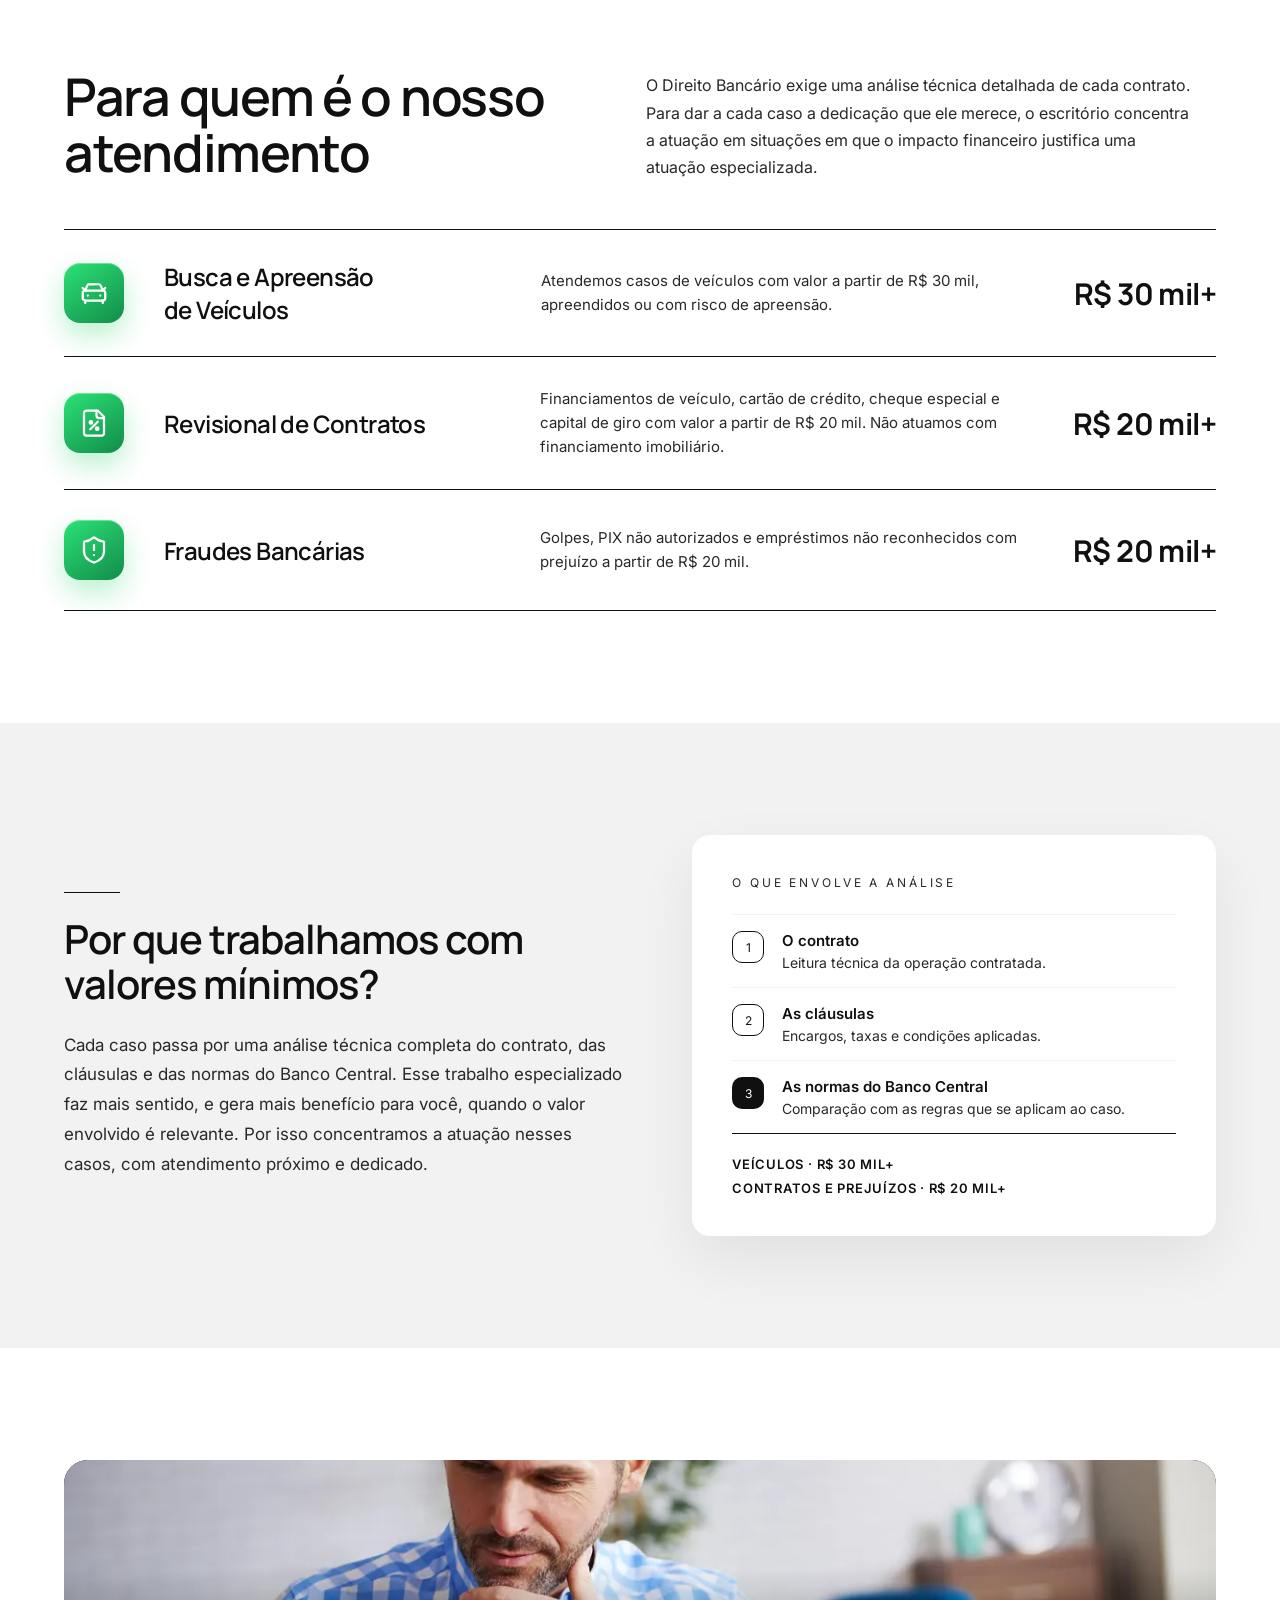
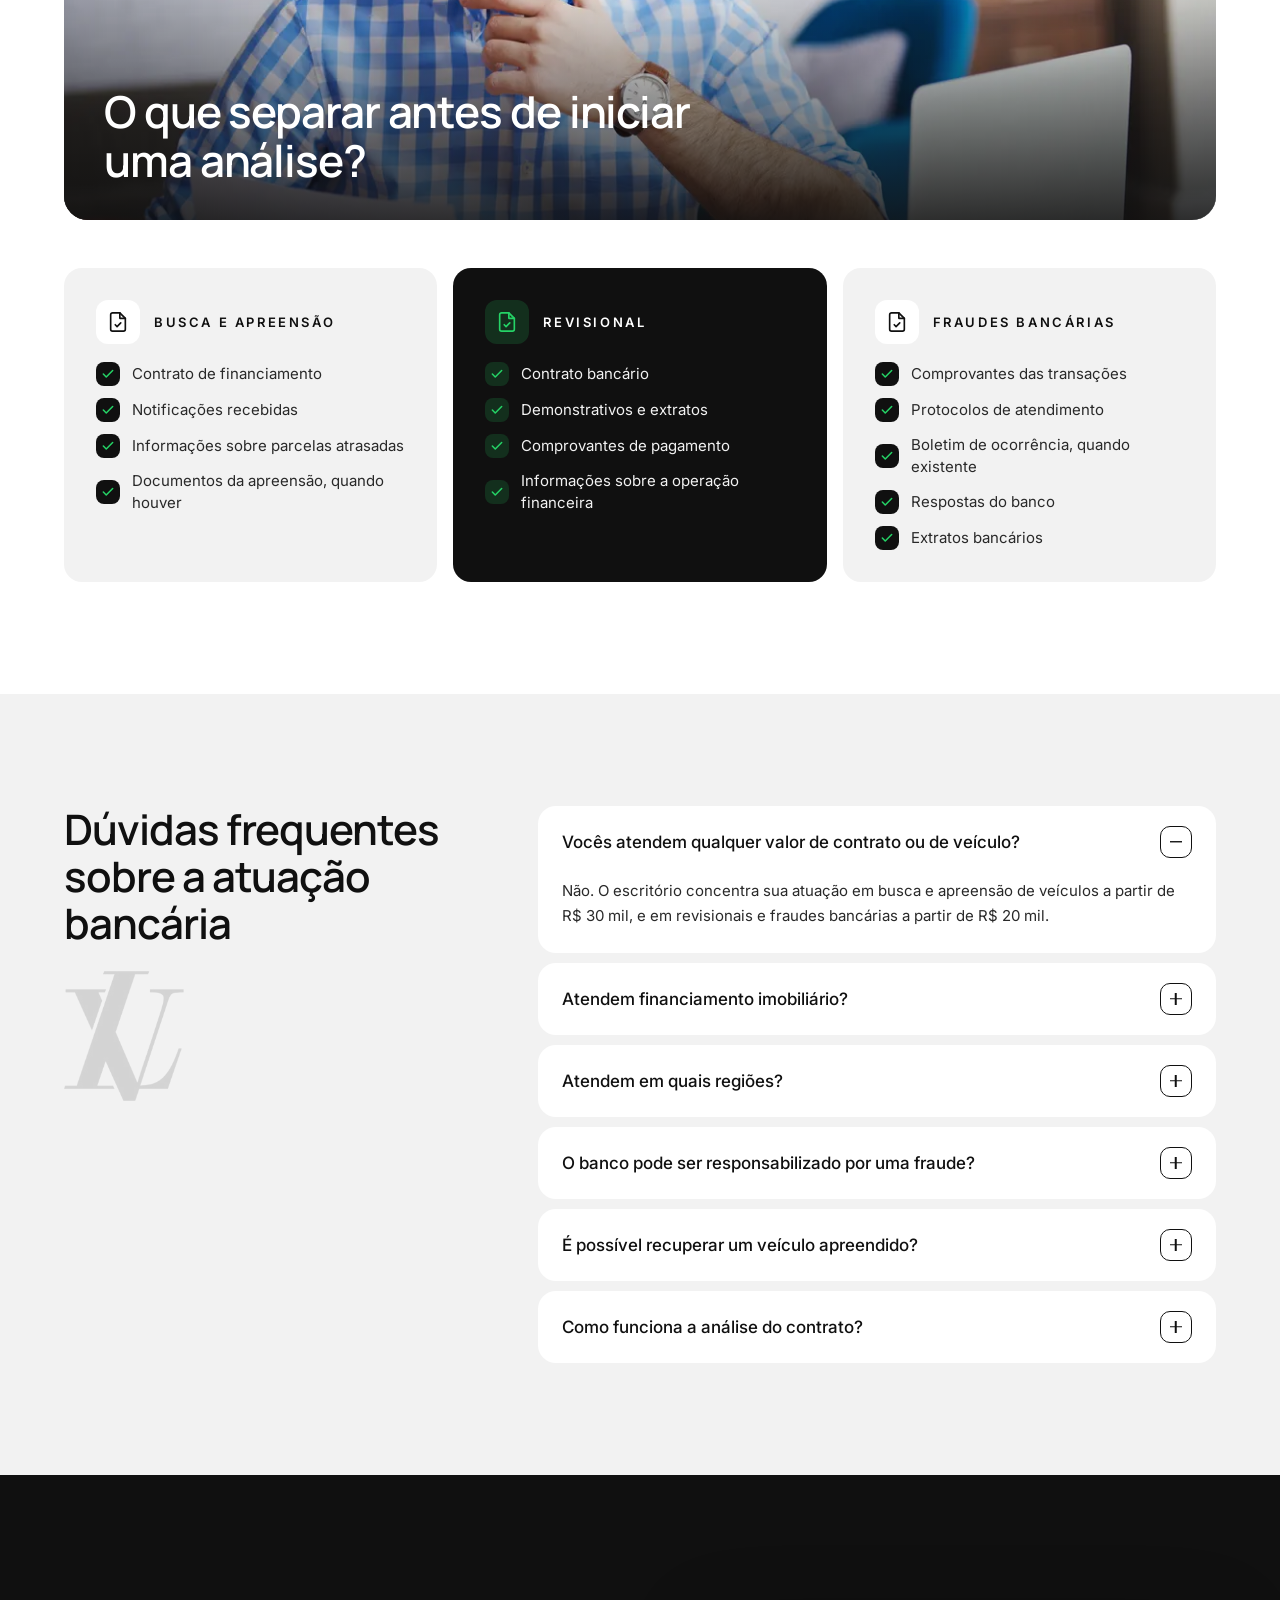
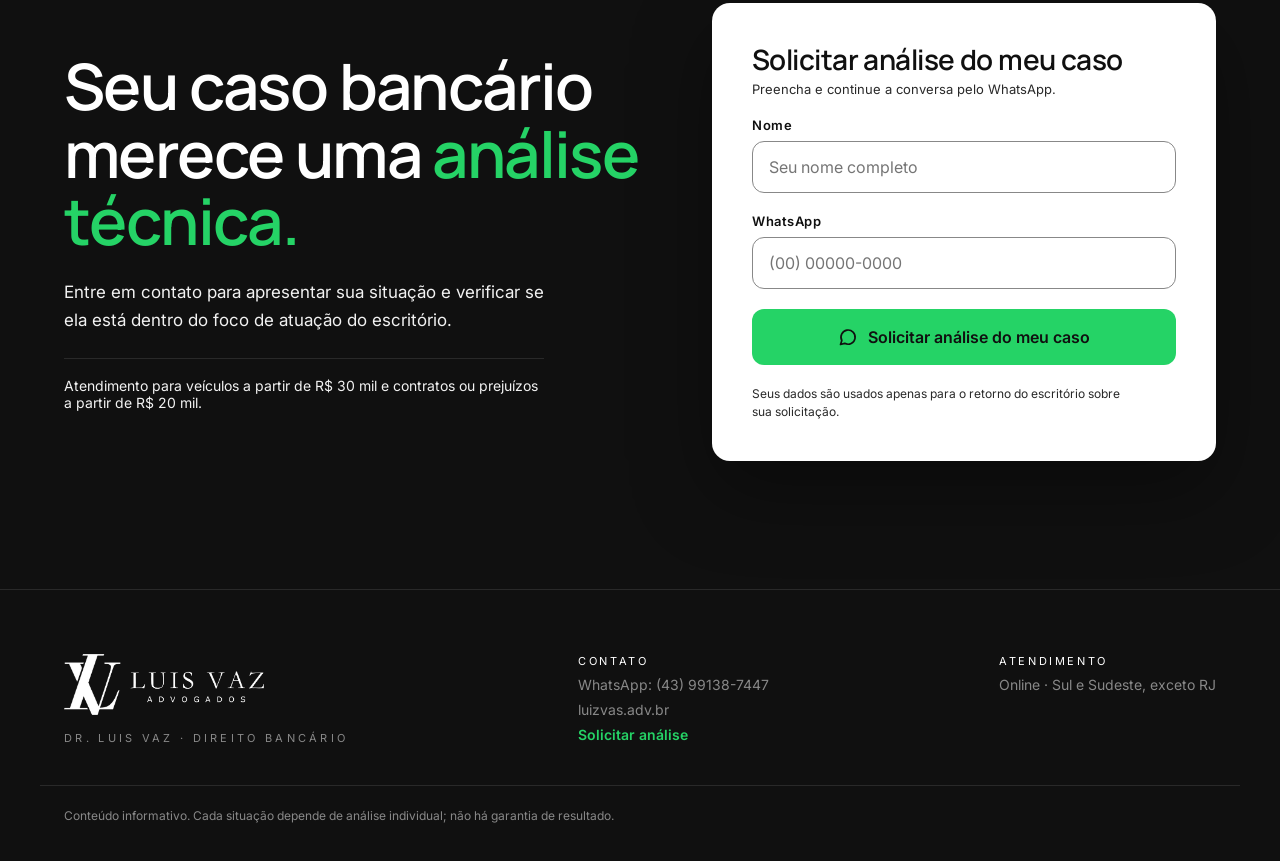
==== commit 60465be1: "Novo layout de Foco de atuação e Experiência; imagens em ~2048px - Foco de atuação: seção escura com" ====
--- a/index.html
+++ b/index.html
@@ -19,7 +19,7 @@
 <meta name="twitter:card" content="summary_large_image">
 <link rel="icon" type="image/png" href="/assets/img/favicon.png">
 <link rel="apple-touch-icon" href="/assets/img/apple-touch-icon.png">
-<link rel="preload" as="image" href="/assets/img/hero-c.webp" type="image/webp" fetchpriority="high">
+<link rel="preload" as="image" href="/assets/img/hero-c2.webp" type="image/webp" fetchpriority="high">
 <link rel="preconnect" href="https://fonts.googleapis.com">
 <link rel="preconnect" href="https://fonts.gstatic.com" crossorigin>
 <link rel="stylesheet" href="https://fonts.googleapis.com/css2?family=Manrope:wght@500;600;700&amp;family=Inter:wght@400;500;600&amp;display=swap">
@@ -78,38 +78,32 @@
 </section>
 
 <!-- 02 POSICIONAMENTO -->
-<section id="criterios" style="background:#F2F2F2; color:#101010">
-  <div class="m-pad" style="max-width:1200px; margin:0 auto; padding:96px 24px; display:flex; flex-direction:column; gap:56px">
-    <div style="display:flex; flex-wrap:wrap; gap:48px; align-items:flex-end">
-      <div style="flex:1 1 380px; min-width:0; display:flex; flex-direction:column; gap:18px">
-        <span style="font-size:12px; letter-spacing:.28em; color:#292929">FOCO DE ATUAÇÃO</span>
-        <h2 style="margin:0; font-family:Manrope, sans-serif; font-weight:600; letter-spacing:-.025em; font-size:clamp(28px, 3.4vw, 40px); line-height:1.12">Atendimento especializado com foco em casos de maior impacto financeiro</h2>
-      </div>
-      <div style="flex:1.3 1 560px; min-width:0; display:grid; grid-template-columns:repeat(auto-fit, minmax(240px, 1fr)); gap:16px">
-        <div style="border-radius:18px; background:#FFFFFF; padding:32px; display:flex; flex-direction:column; gap:12px; box-shadow:0 18px 40px rgba(16,16,16,.06)">
-          <span aria-hidden="true" style="width:56px; height:56px; border-radius:16px; background:linear-gradient(145deg, #2BE275 0%, #128C4A 100%); box-shadow:0 12px 28px rgba(37,211,102,.32), inset 0 1px 0 rgba(255,255,255,.35); display:flex; align-items:center; justify-content:center; flex:0 0 auto"><svg width="28" height="28" viewBox="0 0 24 24" fill="none" stroke="#FFFFFF" stroke-width="1.8" stroke-linecap="round" stroke-linejoin="round"><path d="m21 8-2 2-1.5-3.7A2 2 0 0 0 15.646 5H8.4a2 2 0 0 0-1.903 1.257L5 10 3 8"></path><path d="M7 14h.01"></path><path d="M17 14h.01"></path><rect width="18" height="8" x="3" y="10" rx="2"></rect><path d="M5 18v2"></path><path d="M19 18v2"></path></svg></span>
-          <span style="font-size:13px; color:#292929">Veículos a partir de</span>
-          <span style="font-family:Manrope, sans-serif; font-weight:600; font-size:clamp(46px, 5vw, 64px); line-height:1">R$ 30 mil</span>
-          <span style="font-size:14px; color:#292929; border-top:1px solid #F2F2F2; padding-top:12px">Busca e apreensão</span>
-        </div>
-        <div style="border-radius:18px; background:#101010; color:#FFFFFF; padding:32px; display:flex; flex-direction:column; gap:12px">
-          <span aria-hidden="true" style="width:56px; height:56px; border-radius:16px; background:linear-gradient(145deg, #2BE275 0%, #128C4A 100%); box-shadow:0 12px 28px rgba(37,211,102,.32), inset 0 1px 0 rgba(255,255,255,.35); display:flex; align-items:center; justify-content:center; flex:0 0 auto"><svg width="28" height="28" viewBox="0 0 24 24" fill="none" stroke="#FFFFFF" stroke-width="1.8" stroke-linecap="round" stroke-linejoin="round"><path d="M15 2H6a2 2 0 0 0-2 2v16a2 2 0 0 0 2 2h12a2 2 0 0 0 2-2V7Z"></path><path d="M14 2v4a2 2 0 0 0 2 2h4"></path><path d="m9 17 6-6"></path><circle cx="9.5" cy="11.5" r="1"></circle><circle cx="14.5" cy="16.5" r="1"></circle></svg></span>
-          <span style="font-size:13px; color:#888888">Contratos ou prejuízos a partir de</span>
-          <span style="font-family:Manrope, sans-serif; font-weight:600; font-size:clamp(46px, 5vw, 64px); line-height:1">R$ 20 mil</span>
-          <span style="font-size:14px; color:#888888; border-top:1px solid #292929; padding-top:12px">Revisional e fraudes bancárias</span>
-        </div>
-      </div>
-    </div>
-    <div style="display:flex; flex-wrap:wrap; gap:20px 32px; align-items:center; border-top:1px solid #888888; padding-top:28px">
-      <span style="font-size:12px; letter-spacing:.24em; color:#292929">ATENDIMENTO ONLINE EM</span>
-      <div style="display:flex; flex-wrap:wrap; gap:8px">
-        <span style="width:48px; height:48px; border-radius:12px; background:#101010; color:#FFFFFF; display:flex; align-items:center; justify-content:center; font-size:14px; font-weight:600">PR</span>
-        <span style="width:48px; height:48px; border-radius:12px; background:#101010; color:#FFFFFF; display:flex; align-items:center; justify-content:center; font-size:14px; font-weight:600">SC</span>
-        <span style="width:48px; height:48px; border-radius:12px; background:#101010; color:#FFFFFF; display:flex; align-items:center; justify-content:center; font-size:14px; font-weight:600">RS</span>
-        <span style="width:48px; height:48px; border-radius:12px; background:#292929; color:#FFFFFF; display:flex; align-items:center; justify-content:center; font-size:14px; font-weight:600">SP</span>
-        <span style="width:48px; height:48px; border-radius:12px; background:#292929; color:#FFFFFF; display:flex; align-items:center; justify-content:center; font-size:14px; font-weight:600">MG</span>
-        <span style="width:48px; height:48px; border-radius:12px; background:#292929; color:#FFFFFF; display:flex; align-items:center; justify-content:center; font-size:14px; font-weight:600">ES</span>
-      </div>
+<section id="criterios" style="position:relative; overflow:hidden; background:#101010; color:#FFFFFF">
+  <div aria-hidden="true" style="position:absolute; left:50%; top:-180px; width:900px; height:520px; transform:translateX(-50%); background:radial-gradient(closest-side, rgba(37,211,102,.16), rgba(37,211,102,0)); pointer-events:none"></div>
+  <div class="m-pad" style="position:relative; max-width:1200px; margin:0 auto; padding:104px 24px; display:flex; flex-direction:column; gap:48px; align-items:center">
+    <div style="display:flex; flex-direction:column; gap:18px; align-items:center; text-align:center; max-width:780px">
+      <span style="display:inline-flex; align-items:center; gap:10px; font-size:11px; letter-spacing:.28em; font-weight:600; color:#F2F2F2; border:1px solid rgba(255,255,255,.14); padding:8px 14px; border-radius:999px"><span style="width:6px; height:6px; border-radius:50%; background:#25D366; box-shadow:0 0 12px #25D366"></span>FOCO DE ATUAÇÃO</span>
+      <h2 style="margin:0; font-family:Manrope, sans-serif; font-weight:600; letter-spacing:-.025em; font-size:clamp(30px, 4vw, 48px); line-height:1.1">Atendimento especializado com foco em casos de <em style="color:#25D366; font-style:normal">maior impacto financeiro</em></h2>
+    </div>
+    <div style="width:100%; display:grid; grid-template-columns:repeat(auto-fit, minmax(300px, 1fr)); gap:18px">
+        <div class="foco" style="position:relative; overflow:hidden; border-radius:24px; background:linear-gradient(180deg, #1C1C1C 0%, #141414 100%); border:1px solid rgba(255,255,255,.09); padding:36px; display:flex; flex-direction:column; gap:18px; box-shadow:0 30px 60px rgba(0,0,0,.35)">
+          <svg aria-hidden="true" width="220" height="220" viewBox="0 0 24 24" fill="none" stroke="#FFFFFF" stroke-width=".6" stroke-linecap="round" stroke-linejoin="round" style="position:absolute; right:-36px; bottom:-40px; opacity:.06"><path d="m21 8-2 2-1.5-3.7A2 2 0 0 0 15.646 5H8.4a2 2 0 0 0-1.903 1.257L5 10 3 8"></path><path d="M7 14h.01"></path><path d="M17 14h.01"></path><rect width="18" height="8" x="3" y="10" rx="2"></rect><path d="M5 18v2"></path><path d="M19 18v2"></path></svg>
+          <div style="position:relative; display:flex; align-items:center; gap:14px"><span aria-hidden="true" style="width:56px; height:56px; border-radius:16px; background:linear-gradient(145deg, #2BE275 0%, #128C4A 100%); box-shadow:0 12px 28px rgba(37,211,102,.32), inset 0 1px 0 rgba(255,255,255,.35); display:flex; align-items:center; justify-content:center; flex:0 0 auto"><svg width="28" height="28" viewBox="0 0 24 24" fill="none" stroke="#FFFFFF" stroke-width="1.8" stroke-linecap="round" stroke-linejoin="round"><path d="m21 8-2 2-1.5-3.7A2 2 0 0 0 15.646 5H8.4a2 2 0 0 0-1.903 1.257L5 10 3 8"></path><path d="M7 14h.01"></path><path d="M17 14h.01"></path><rect width="18" height="8" x="3" y="10" rx="2"></rect><path d="M5 18v2"></path><path d="M19 18v2"></path></svg></span><span style="font-size:11px; letter-spacing:.22em; font-weight:600; color:#25D366; background:rgba(37,211,102,.1); border:1px solid rgba(37,211,102,.25); padding:7px 12px; border-radius:999px">BUSCA E APREENSÃO</span></div>
+          <span style="position:relative; font-size:14px; color:#888888">Veículos a partir de</span>
+          <div style="position:relative; display:flex; align-items:baseline; gap:10px; flex-wrap:wrap"><span style="font-family:Manrope, sans-serif; font-weight:700; letter-spacing:-.04em; font-size:clamp(64px, 8vw, 104px); line-height:.9; color:#FFFFFF">R$ 30</span><span style="font-family:Manrope, sans-serif; font-weight:700; letter-spacing:-.03em; font-size:clamp(32px, 3.6vw, 48px); line-height:1; color:#25D366">mil</span></div>
+          <p style="position:relative; margin:0; padding-top:18px; border-top:1px solid rgba(255,255,255,.1); font-size:15px; line-height:1.6; color:#F2F2F2">Veículos apreendidos ou com risco de apreensão.</p>
+        </div>
+        <div class="foco" style="position:relative; overflow:hidden; border-radius:24px; background:linear-gradient(180deg, #1C1C1C 0%, #141414 100%); border:1px solid rgba(255,255,255,.09); padding:36px; display:flex; flex-direction:column; gap:18px; box-shadow:0 30px 60px rgba(0,0,0,.35)">
+          <svg aria-hidden="true" width="220" height="220" viewBox="0 0 24 24" fill="none" stroke="#FFFFFF" stroke-width=".6" stroke-linecap="round" stroke-linejoin="round" style="position:absolute; right:-36px; bottom:-40px; opacity:.06"><path d="M15 2H6a2 2 0 0 0-2 2v16a2 2 0 0 0 2 2h12a2 2 0 0 0 2-2V7Z"></path><path d="M14 2v4a2 2 0 0 0 2 2h4"></path><path d="m9 17 6-6"></path><circle cx="9.5" cy="11.5" r="1"></circle><circle cx="14.5" cy="16.5" r="1"></circle></svg>
+          <div style="position:relative; display:flex; align-items:center; gap:14px"><span aria-hidden="true" style="width:56px; height:56px; border-radius:16px; background:linear-gradient(145deg, #2BE275 0%, #128C4A 100%); box-shadow:0 12px 28px rgba(37,211,102,.32), inset 0 1px 0 rgba(255,255,255,.35); display:flex; align-items:center; justify-content:center; flex:0 0 auto"><svg width="28" height="28" viewBox="0 0 24 24" fill="none" stroke="#FFFFFF" stroke-width="1.8" stroke-linecap="round" stroke-linejoin="round"><path d="M15 2H6a2 2 0 0 0-2 2v16a2 2 0 0 0 2 2h12a2 2 0 0 0 2-2V7Z"></path><path d="M14 2v4a2 2 0 0 0 2 2h4"></path><path d="m9 17 6-6"></path><circle cx="9.5" cy="11.5" r="1"></circle><circle cx="14.5" cy="16.5" r="1"></circle></svg></span><span style="font-size:11px; letter-spacing:.22em; font-weight:600; color:#25D366; background:rgba(37,211,102,.1); border:1px solid rgba(37,211,102,.25); padding:7px 12px; border-radius:999px">REVISIONAL E FRAUDES</span></div>
+          <span style="position:relative; font-size:14px; color:#888888">Contratos ou prejuízos a partir de</span>
+          <div style="position:relative; display:flex; align-items:baseline; gap:10px; flex-wrap:wrap"><span style="font-family:Manrope, sans-serif; font-weight:700; letter-spacing:-.04em; font-size:clamp(64px, 8vw, 104px); line-height:.9; color:#FFFFFF">R$ 20</span><span style="font-family:Manrope, sans-serif; font-weight:700; letter-spacing:-.03em; font-size:clamp(32px, 3.6vw, 48px); line-height:1; color:#25D366">mil</span></div>
+          <p style="position:relative; margin:0; padding-top:18px; border-top:1px solid rgba(255,255,255,.1); font-size:15px; line-height:1.6; color:#F2F2F2">Revisional de contratos e fraudes bancárias.</p>
+        </div>
+    </div>
+    <div style="display:flex; flex-wrap:wrap; gap:10px 14px; align-items:center; justify-content:center">
+      <span style="display:inline-flex; align-items:center; gap:8px; font-size:12px; letter-spacing:.2em; color:#888888"><svg width="16" height="16" viewBox="0 0 24 24" fill="none" stroke="#25D366" stroke-width="2" stroke-linecap="round" stroke-linejoin="round" aria-hidden="true"><path d="M20 10c0 4.993-5.539 10.193-7.399 11.799a1 1 0 0 1-1.202 0C9.539 20.193 4 14.993 4 10a8 8 0 0 1 16 0"></path><circle cx="12" cy="10" r="3"></circle></svg>ATENDIMENTO ONLINE EM</span>
+      <div style="display:flex; flex-wrap:wrap; gap:8px; justify-content:center"><span style="font-size:13px; font-weight:600; letter-spacing:.06em; color:#FFFFFF; background:rgba(255,255,255,.06); border:1px solid rgba(255,255,255,.14); padding:9px 14px; border-radius:999px">PR</span><span style="font-size:13px; font-weight:600; letter-spacing:.06em; color:#FFFFFF; background:rgba(255,255,255,.06); border:1px solid rgba(255,255,255,.14); padding:9px 14px; border-radius:999px">SC</span><span style="font-size:13px; font-weight:600; letter-spacing:.06em; color:#FFFFFF; background:rgba(255,255,255,.06); border:1px solid rgba(255,255,255,.14); padding:9px 14px; border-radius:999px">RS</span><span style="font-size:13px; font-weight:600; letter-spacing:.06em; color:#FFFFFF; background:rgba(255,255,255,.06); border:1px solid rgba(255,255,255,.14); padding:9px 14px; border-radius:999px">SP</span><span style="font-size:13px; font-weight:600; letter-spacing:.06em; color:#FFFFFF; background:rgba(255,255,255,.06); border:1px solid rgba(255,255,255,.14); padding:9px 14px; border-radius:999px">MG</span><span style="font-size:13px; font-weight:600; letter-spacing:.06em; color:#FFFFFF; background:rgba(255,255,255,.06); border:1px solid rgba(255,255,255,.14); padding:9px 14px; border-radius:999px">ES</span></div>
     </div>
   </div>
 </section>
@@ -225,21 +219,39 @@
 </section>
 
 <!-- 05 EXPERIÊNCIA -->
-<section style="background:#F2F2F2; color:#101010; overflow:hidden">
-  <div class="m-pad" style="max-width:1200px; margin:0 auto; padding:120px 24px; display:flex; flex-wrap:wrap; gap:72px; align-items:center">
-    <div style="flex:1 1 420px; min-width:0; position:relative; min-height:500px">
-      <img decoding="async" width="1024" height="683" src="/assets/img/experiencia-c.webp" alt="Mão alcançando um livro em uma biblioteca jurídica" loading="lazy" style="position:absolute; top:0; left:0; width:calc(100% - 56px); height:calc(100% - 56px); object-fit:cover; border-radius:20px">
-      <div aria-hidden="true" style="position:absolute; right:0; bottom:0; width:176px; height:176px; background:#101010; border:8px solid #F2F2F2; border-radius:22px; display:flex; align-items:center; justify-content:center"><img decoding="async" width="187" height="203" src="/assets/img/simbolo-branco.png" alt="" style="width:84px; height:auto; display:block"></div>
-    </div>
-    <div style="flex:1.1 1 460px; min-width:0; display:flex; flex-direction:column; gap:28px">
-      <span style="font-size:12px; letter-spacing:.28em; color:#292929">EXPERIÊNCIA E AUTORIDADE</span>
-      <h2 style="margin:0; font-family:Manrope, sans-serif; font-weight:600; letter-spacing:-.025em; font-size:clamp(30px, 3.6vw, 44px); line-height:1.12">Experiência jurídica voltada à complexidade das relações bancárias.</h2>
-      <p style="margin:0; font-size:17px; line-height:1.7; color:#292929">O Dr. Luis Vaz atua em Direito Bancário com experiência em contratos, instituições financeiras e negociações conduzidas em nome de empresas. Uma estrutura enxuta, com o apoio de advogados que participam da elaboração dos processos, permite acompanhar cada caso de perto.</p>
-      <div style="display:grid; grid-template-columns:repeat(auto-fit, minmax(220px, 1fr)); gap:12px">
-        <div style="border-radius:18px; background:#FFFFFF; padding:20px; display:flex; gap:14px; align-items:center; font-size:15px"><svg width="28" height="28" viewBox="0 0 28 28" fill="none" stroke="#101010" stroke-width="1.4" style="flex:0 0 auto" aria-hidden="true"><rect x="4" y="6" width="20" height="16"></rect><line x1="4" y1="11" x2="24" y2="11"></line><line x1="8" y1="16" x2="14" y2="16" stroke="#25D366"></line></svg>Conhecimento técnico em operações bancárias</div>
-        <div style="border-radius:18px; background:#FFFFFF; padding:20px; display:flex; gap:14px; align-items:center; font-size:15px"><svg width="28" height="28" viewBox="0 0 28 28" fill="none" stroke="#101010" stroke-width="1.4" style="flex:0 0 auto" aria-hidden="true"><path d="M3 15l5-5 6 4 4-3 7 6"></path><path d="M8 18l3 3 3-2 3 2" stroke="#25D366"></path></svg>Negociações com instituições financeiras</div>
-        <div style="border-radius:18px; background:#FFFFFF; padding:20px; display:flex; gap:14px; align-items:center; font-size:15px"><svg width="28" height="28" viewBox="0 0 28 28" fill="none" stroke="#101010" stroke-width="1.4" style="flex:0 0 auto" aria-hidden="true"><circle cx="12" cy="12" r="7"></circle><line x1="17" y1="17" x2="24" y2="24" stroke="#25D366"></line></svg>Análise individualizada de contratos</div>
-        <div style="border-radius:18px; background:#FFFFFF; padding:20px; display:flex; gap:14px; align-items:center; font-size:15px"><svg width="28" height="28" viewBox="0 0 28 28" fill="none" stroke="#101010" stroke-width="1.4" style="flex:0 0 auto" aria-hidden="true"><rect x="5" y="9" width="18" height="14"></rect><path d="M10 9V5h8v4"></path><line x1="5" y1="15" x2="23" y2="15" stroke="#25D366"></line></svg>Atuação também em demandas empresariais</div>
+<section style="background:#F2F2F2; color:#101010">
+  <div class="m-pad" style="max-width:1200px; margin:0 auto; padding:120px 24px; display:flex; flex-direction:column; gap:44px">
+    <div style="display:flex; flex-wrap:wrap; gap:24px 64px; align-items:flex-end; justify-content:space-between">
+      <div style="flex:1 1 460px; min-width:0; display:flex; flex-direction:column; gap:18px">
+        <span style="font-size:12px; letter-spacing:.28em; color:#292929">EXPERIÊNCIA E AUTORIDADE</span>
+        <h2 style="margin:0; font-family:Manrope, sans-serif; font-weight:600; letter-spacing:-.025em; font-size:clamp(30px, 3.8vw, 46px); line-height:1.1">Experiência jurídica voltada à complexidade das <em style="color:#16A34A; font-style:normal">relações bancárias.</em></h2>
+      </div>
+      <p style="flex:1 1 380px; min-width:0; margin:0; font-size:16px; line-height:1.7; color:#292929">O Dr. Luis Vaz atua em Direito Bancário com experiência em contratos, instituições financeiras e negociações conduzidas em nome de empresas. Uma estrutura enxuta, com o apoio de advogados que participam da elaboração dos processos, permite acompanhar cada caso de perto.</p>
+    </div>
+    <div class="bento" style="display:grid; grid-template-columns:repeat(4, minmax(0, 1fr)); grid-auto-rows:minmax(180px, auto); gap:14px">
+      <div class="b-img zoom" style="grid-column:span 2; grid-row:span 3; position:relative; overflow:hidden; border-radius:24px; min-height:474px; background:#101010">
+        <img decoding="async" width="1700" height="1134" src="/assets/img/experiencia-c2.webp" alt="Livros e documentos organizados sobre a mesa de trabalho" loading="lazy" style="position:absolute; inset:0; width:100%; height:100%; object-fit:cover; display:block">
+        <div aria-hidden="true" style="position:absolute; inset:0; background:linear-gradient(0deg, rgba(16,16,16,.7) 0%, rgba(16,16,16,0) 55%)"></div>
+        <div style="position:absolute; left:20px; right:20px; bottom:20px; display:flex; align-items:center; gap:14px; background:rgba(16,16,16,.55); backdrop-filter:blur(12px); -webkit-backdrop-filter:blur(12px); border:1px solid rgba(255,255,255,.16); border-radius:18px; padding:16px 18px; color:#FFFFFF">
+          <span aria-hidden="true" style="width:46px; height:46px; border-radius:14px; background:linear-gradient(145deg, #2BE275 0%, #128C4A 100%); display:flex; align-items:center; justify-content:center; flex:0 0 auto"><svg width="22" height="22" viewBox="0 0 24 24" fill="none" stroke="#FFFFFF" stroke-width="1.8" stroke-linecap="round" stroke-linejoin="round" aria-hidden="true"><circle cx="11" cy="11" r="7"></circle><path d="m21 21-4.3-4.3"></path><path d="M8 11h6"></path></svg></span>
+          <div style="display:flex; flex-direction:column; gap:2px"><strong style="font-family:Manrope, sans-serif; font-weight:700; font-size:16px">Análise individualizada</strong><span style="font-size:13px; color:#F2F2F2">Cada contrato avaliado em detalhe.</span></div>
+        </div>
+      </div>
+      <div style="grid-column:span 2; border-radius:24px; background:#101010; color:#FFFFFF; padding:30px; display:flex; gap:24px; align-items:center; position:relative; overflow:hidden">
+        <img decoding="async" width="187" height="203" src="/assets/img/simbolo-branco.png" alt="" aria-hidden="true" style="width:74px; height:auto; display:block; flex:0 0 auto">
+        <div style="display:flex; flex-direction:column; gap:8px"><strong style="font-family:Manrope, sans-serif; font-weight:700; font-size:22px; letter-spacing:-.02em; line-height:1.2">Estrutura enxuta, atendimento próximo</strong><span style="font-size:14px; line-height:1.6; color:#888888">Advogados que participam da elaboração dos processos e acompanham cada caso de perto.</span></div>
+      </div>
+      <div style="border-radius:24px; background:linear-gradient(150deg, #22C55E 0%, #128C4A 100%); color:#FFFFFF; padding:26px; display:flex; flex-direction:column; justify-content:space-between; gap:18px">
+        <span aria-hidden="true" style="width:46px; height:46px; border-radius:14px; background:rgba(255,255,255,.18); display:flex; align-items:center; justify-content:center; flex:0 0 auto"><svg width="22" height="22" viewBox="0 0 24 24" fill="none" stroke="#FFFFFF" stroke-width="1.8" stroke-linecap="round" stroke-linejoin="round" aria-hidden="true"><path d="m11 17 2 2a1 1 0 1 0 3-3"></path><path d="m14 14 2.5 2.5a1 1 0 1 0 3-3l-3.88-3.88a3 3 0 0 0-4.24 0l-.88.88a1 1 0 1 1-3-3l2.81-2.81a5.79 5.79 0 0 1 7.06-.87l.47.28a2 2 0 0 0 1.42.25L21 4"></path><path d="m21 3 1 11h-2"></path><path d="M3 3 2 14l6.5 6.5a1 1 0 1 0 3-3"></path><path d="M3 4h8"></path></svg></span>
+        <strong style="font-family:Manrope, sans-serif; font-weight:700; font-size:19px; line-height:1.25; letter-spacing:-.01em">Negociações com instituições financeiras</strong>
+      </div>
+      <div style="border-radius:24px; background:#FFFFFF; padding:26px; display:flex; flex-direction:column; justify-content:space-between; gap:18px; box-shadow:0 18px 40px rgba(16,16,16,.05)">
+        <span aria-hidden="true" style="width:46px; height:46px; border-radius:14px; background:#101010; display:flex; align-items:center; justify-content:center; flex:0 0 auto"><svg width="22" height="22" viewBox="0 0 24 24" fill="none" stroke="#25D366" stroke-width="1.8" stroke-linecap="round" stroke-linejoin="round" aria-hidden="true"><path d="M3 21h18"></path><path d="M5 21V10M9 21V10M15 21V10M19 21V10"></path><path d="M2 10 12 3l10 7"></path></svg></span>
+        <strong style="font-family:Manrope, sans-serif; font-weight:700; font-size:19px; line-height:1.25; letter-spacing:-.01em">Conhecimento técnico em operações bancárias</strong>
+      </div>
+      <div style="grid-column:span 2; border-radius:24px; background:#FFFFFF; padding:26px 30px; display:flex; gap:20px; align-items:center; box-shadow:0 18px 40px rgba(16,16,16,.05)">
+        <span aria-hidden="true" style="width:46px; height:46px; border-radius:14px; background:#101010; display:flex; align-items:center; justify-content:center; flex:0 0 auto"><svg width="22" height="22" viewBox="0 0 24 24" fill="none" stroke="#25D366" stroke-width="1.8" stroke-linecap="round" stroke-linejoin="round" aria-hidden="true"><rect width="20" height="14" x="2" y="7" rx="2"></rect><path d="M16 21V5a2 2 0 0 0-2-2h-4a2 2 0 0 0-2 2v16"></path></svg></span>
+        <div style="display:flex; flex-direction:column; gap:4px"><strong style="font-family:Manrope, sans-serif; font-weight:700; font-size:19px; line-height:1.25; letter-spacing:-.01em">Atuação também em demandas empresariais</strong><span style="font-size:14px; color:#292929">Capital de giro e dívidas de empresas com instituições financeiras.</span></div>
       </div>
     </div>
   </div>
--- a/assets/css/lp.css
+++ b/assets/css/lp.css
@@ -16,9 +16,9 @@
 
 /* Fundos com parallax */
 .px{background-color:#101010;background-size:cover;background-position:center;background-attachment:fixed}
-.px-hero{background-image:url(/assets/img/hero-c.webp)}
+.px-hero{background-image:url(/assets/img/hero-c2.webp)}
 .px-steps{background-image:url(/assets/img/arquitetura-c.webp)}
-.px-form{background-image:url(/assets/img/predio-c.webp)}
+.px-form{background-image:url(/assets/img/predio-c2.webp)}
 @media (hover:none),(max-width:1024px){.px{background-attachment:scroll}}
 
 /* Perguntas frequentes */
@@ -71,6 +71,9 @@
   .lp ul{width:fit-content;max-width:100%;margin-left:auto!important;margin-right:auto!important;justify-items:start;align-items:flex-start!important;grid-template-columns:1fr!important}
   .lp ul li,.lp ul li *{text-align:left!important}
   .lp ul li{justify-content:flex-start!important}
+  .lp .bento>*{flex-direction:column!important;text-align:center!important}
+  .bento .b-img{min-height:300px!important}
+  .lp .foco{padding:28px!important}
   /* topo mais compacto no mobile */
   .hero-in{padding-top:118px!important;padding-bottom:24px!important;gap:22px!important}
   #topo{min-height:0!important}
@@ -90,6 +93,16 @@
   #como-funciona li > div:first-child{gap:14px}
 }
 
+/* Foco de atuação e bento da experiência */
+.foco{transition:transform .3s ease,border-color .3s ease}
+.foco:hover{transform:translateY(-4px);border-color:rgba(37,211,102,.35)!important}
+@media (max-width:1024px){
+  .bento{grid-template-columns:repeat(2,minmax(0,1fr))!important}
+  .bento>*{grid-column:span 2!important;grid-row:auto!important}
+  .bento .b-img{min-height:360px!important}
+  .bento{grid-auto-rows:auto!important}
+}
+
 /* Cards de situações */
 .sit{transition:transform .25s ease,box-shadow .25s ease}
 .sit:hover{transform:translateY(-3px);box-shadow:0 14px 30px rgba(16,16,16,.08)}
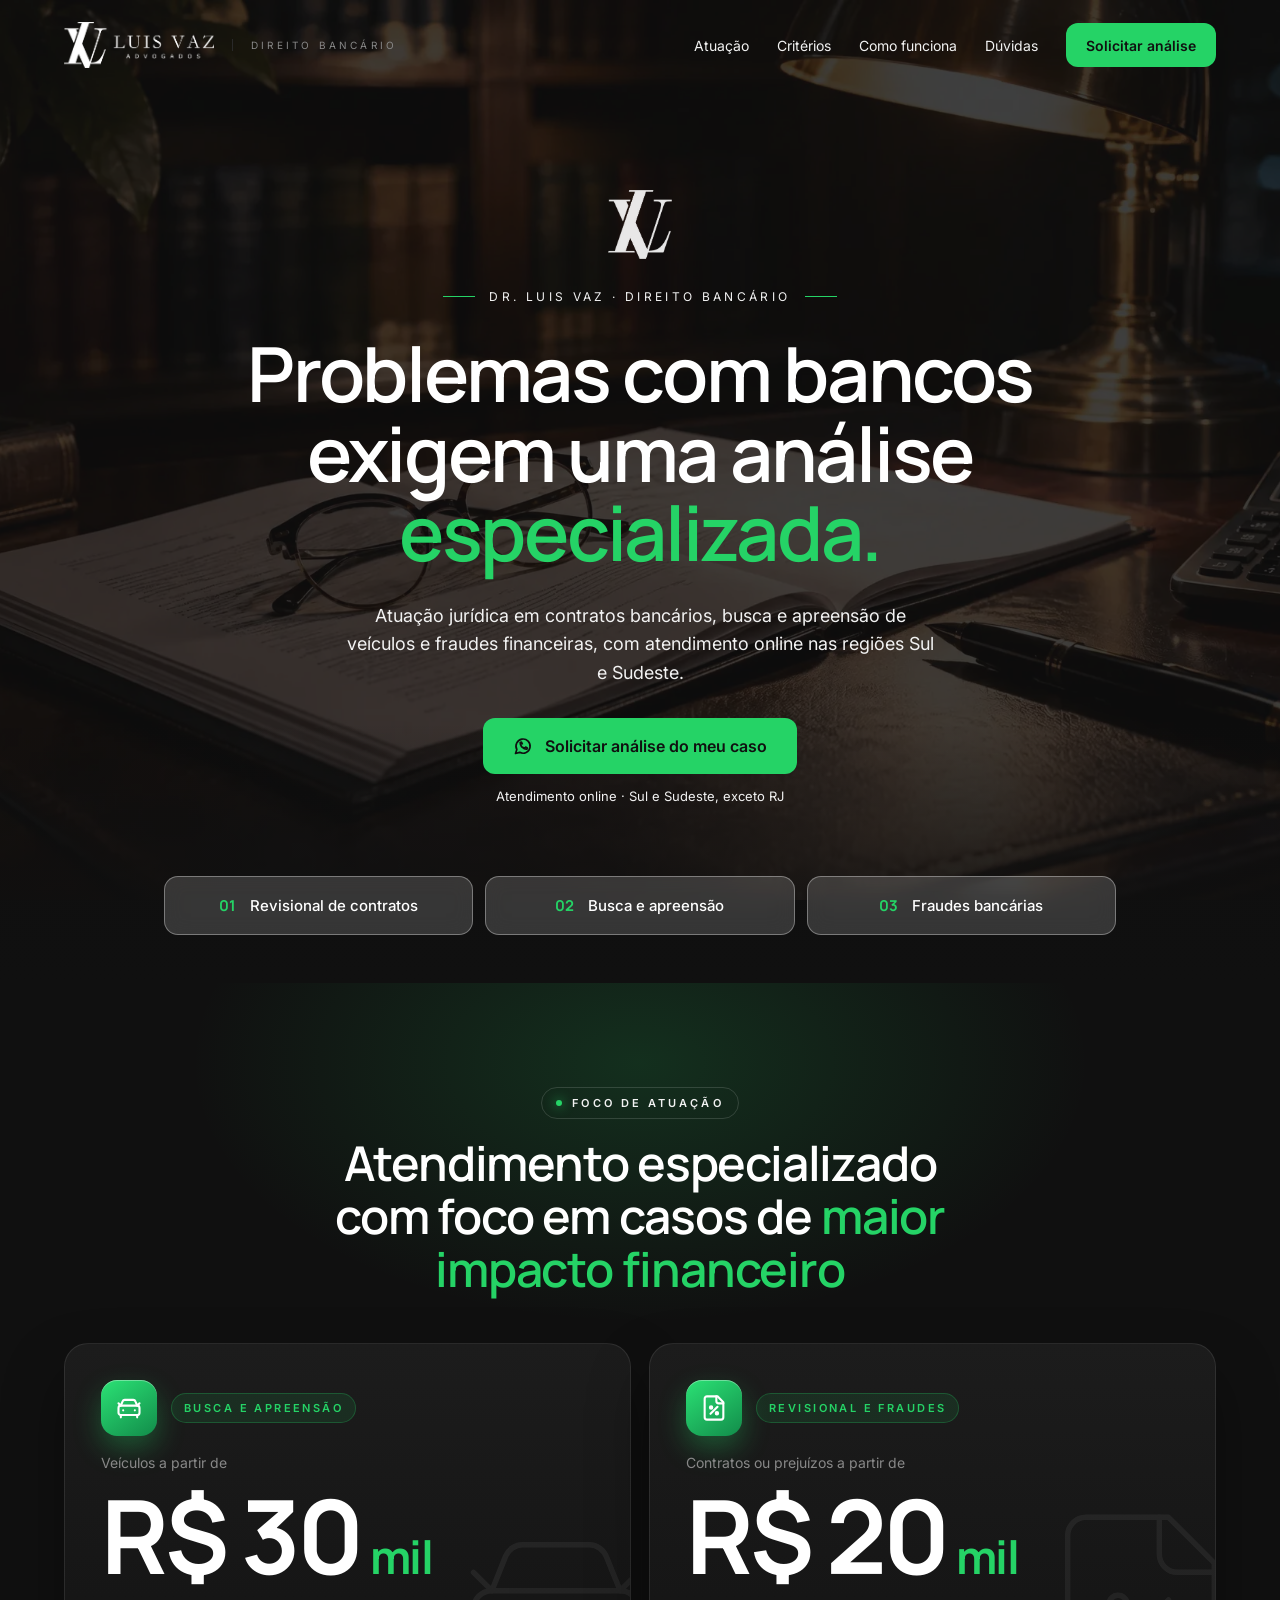
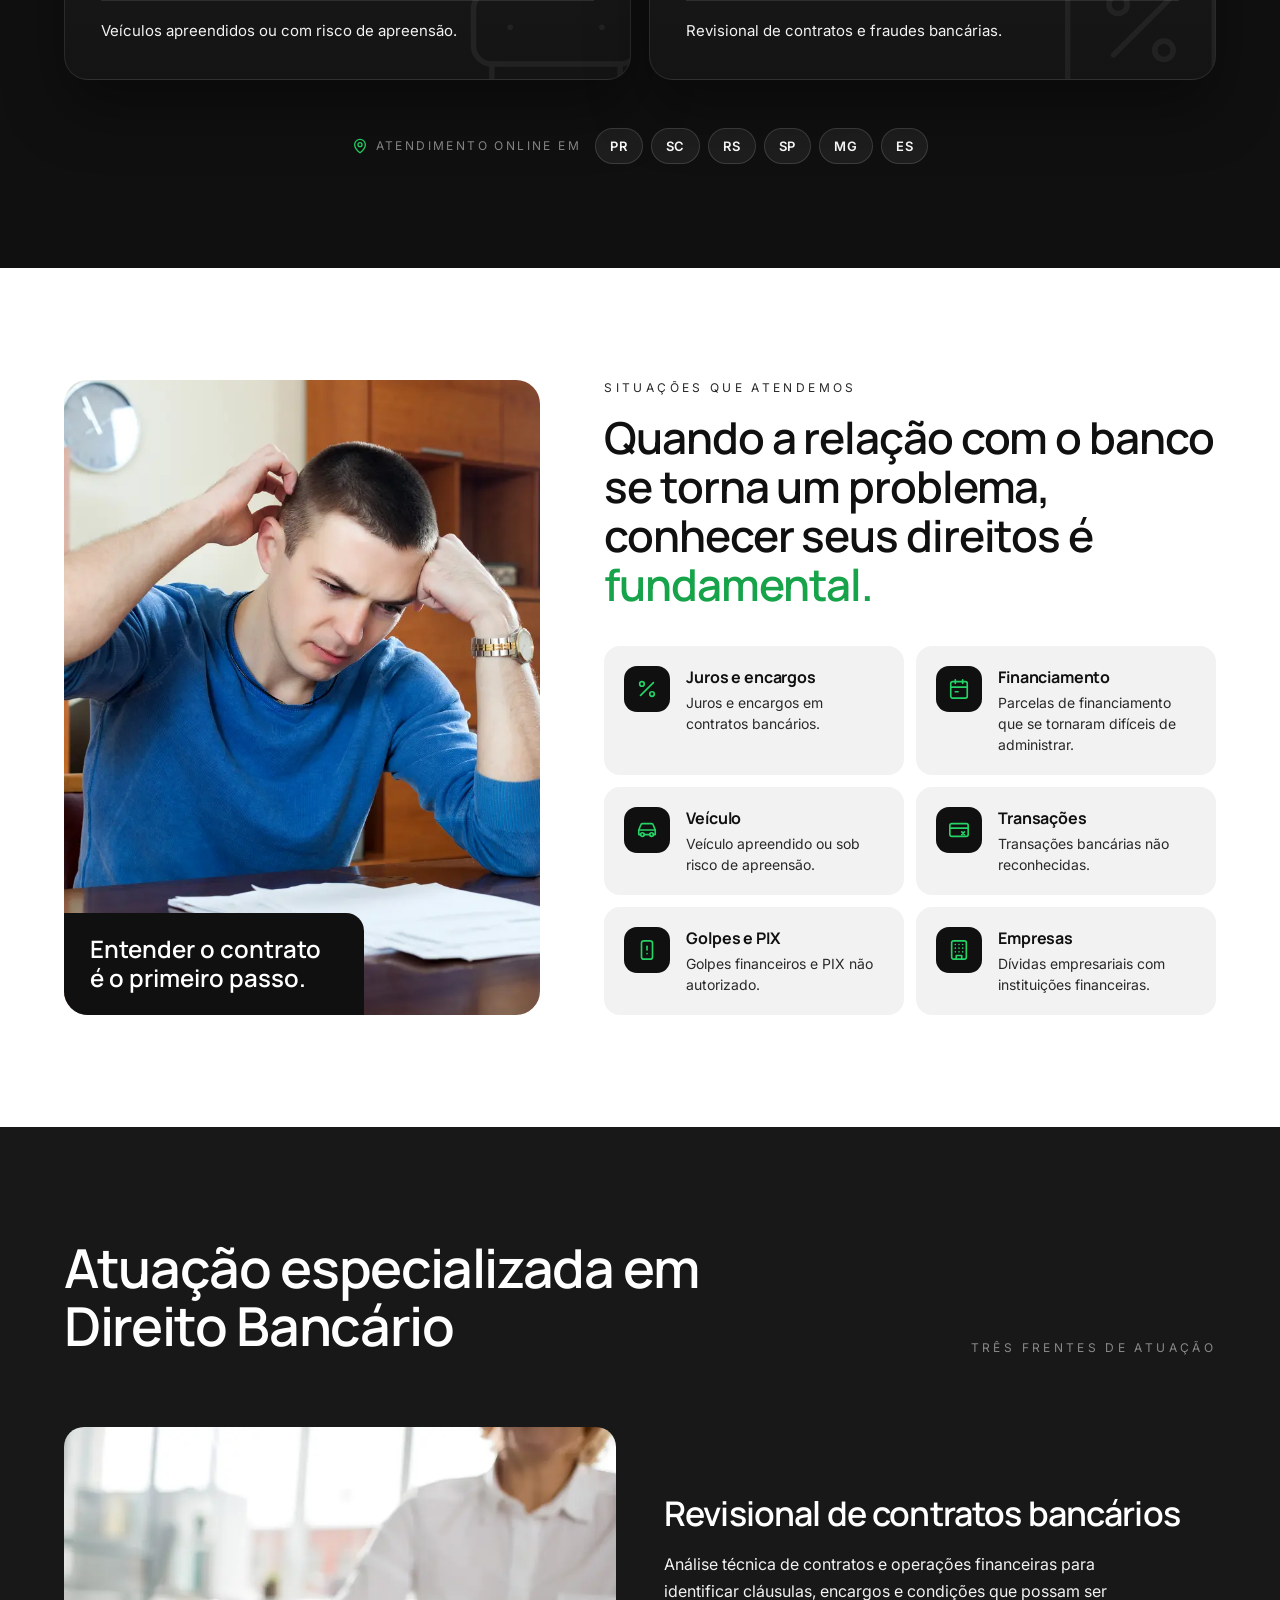
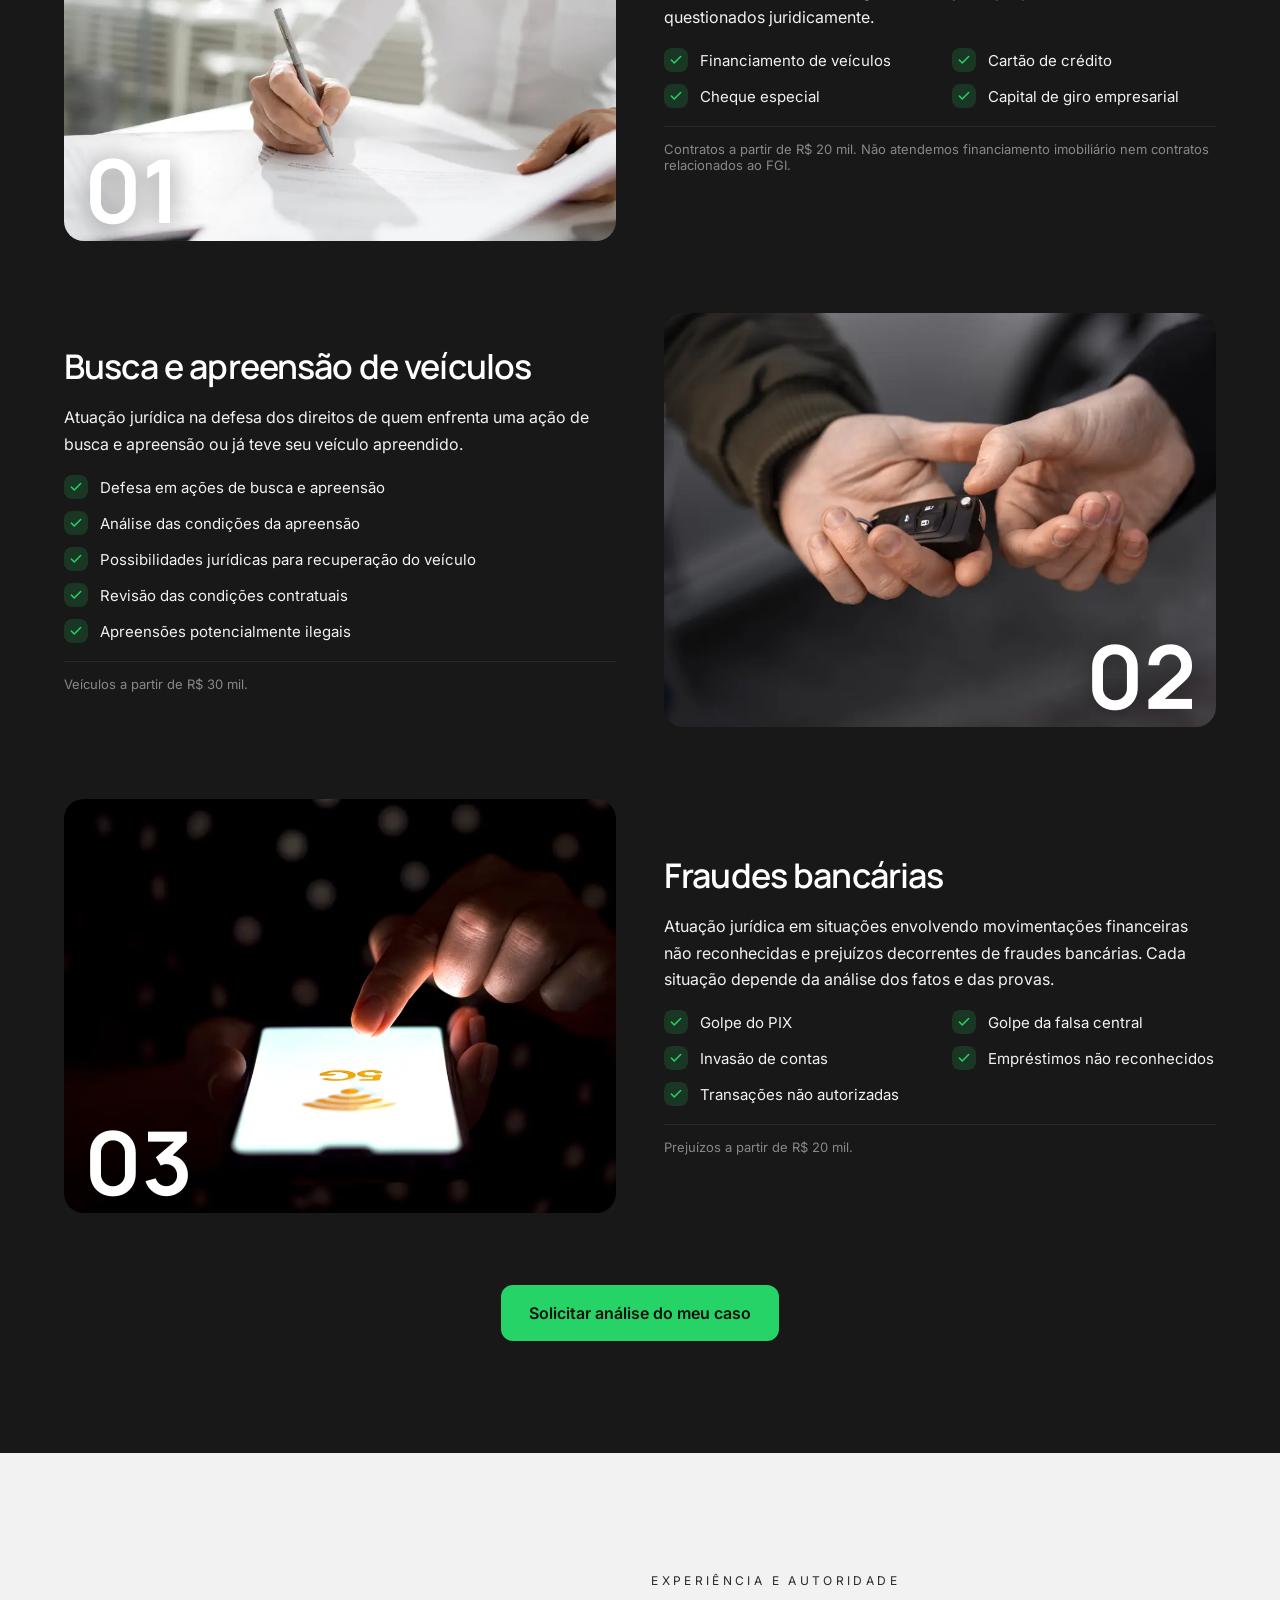
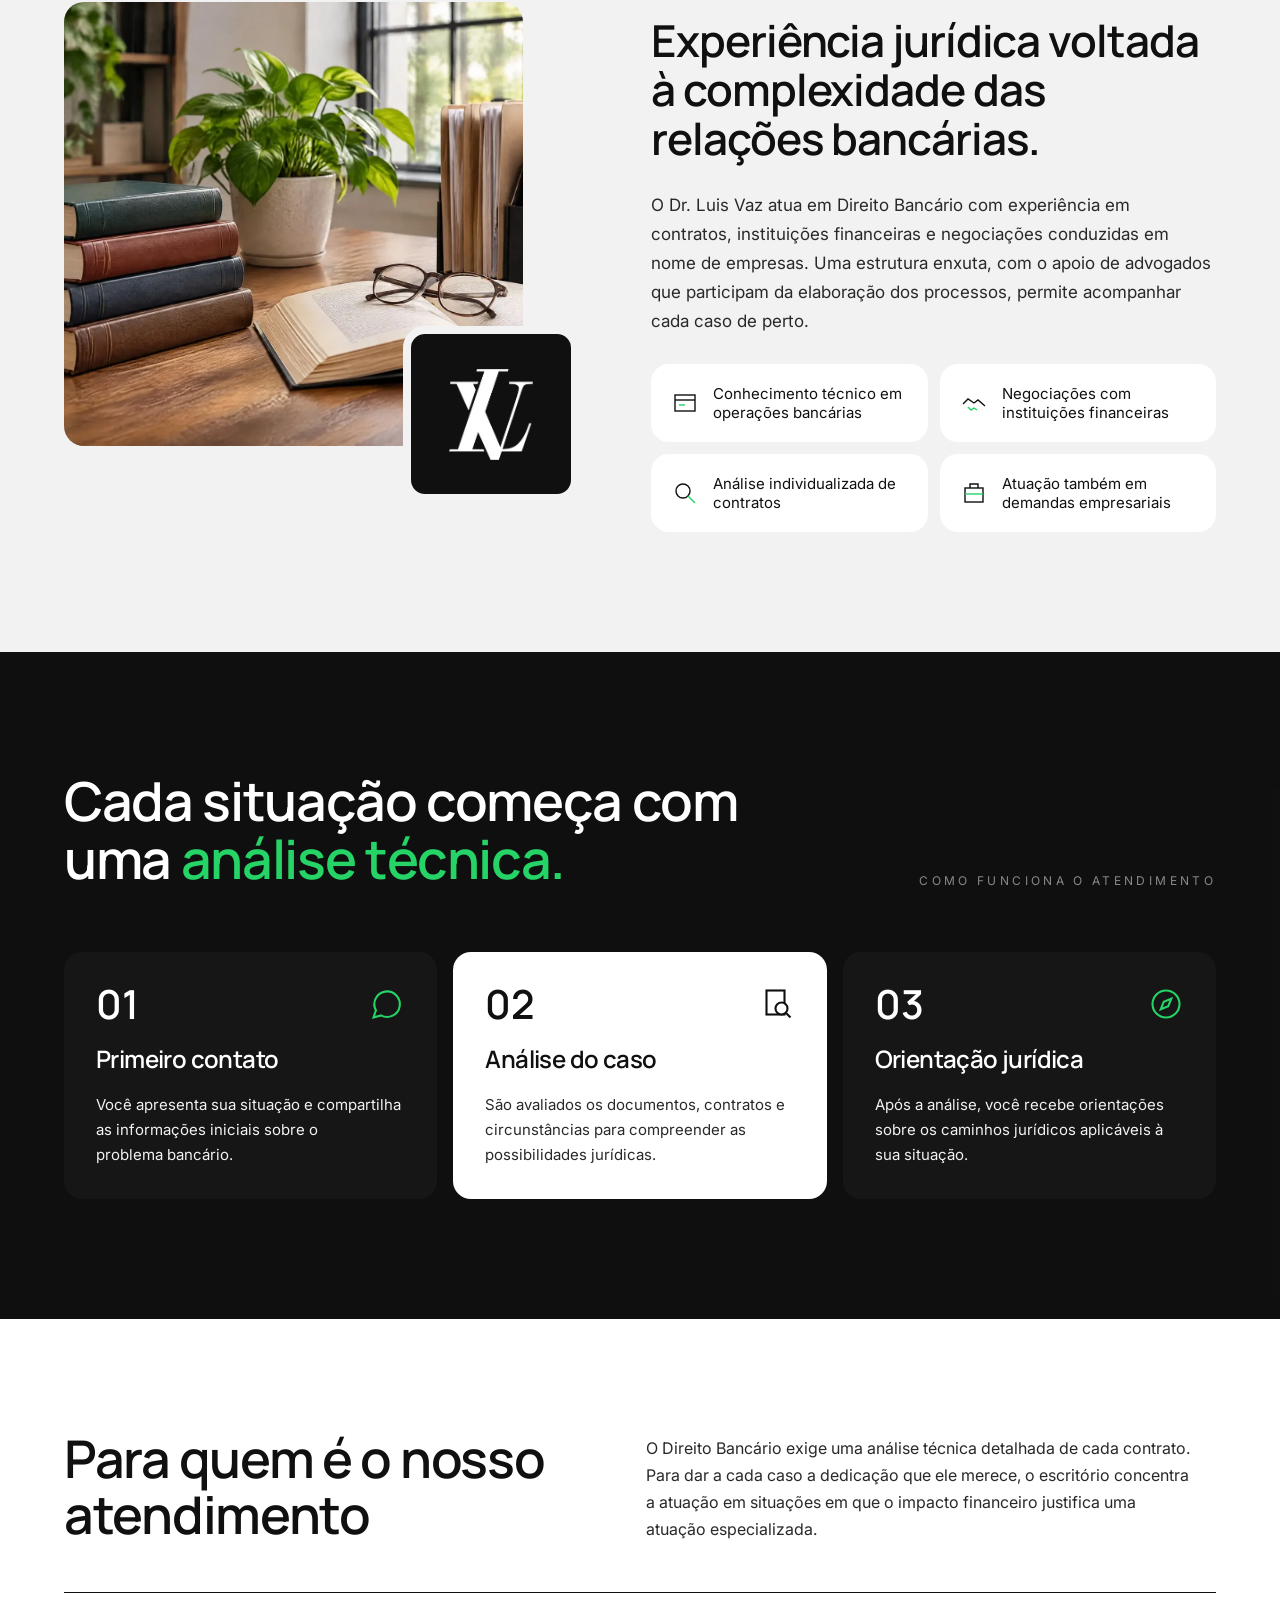
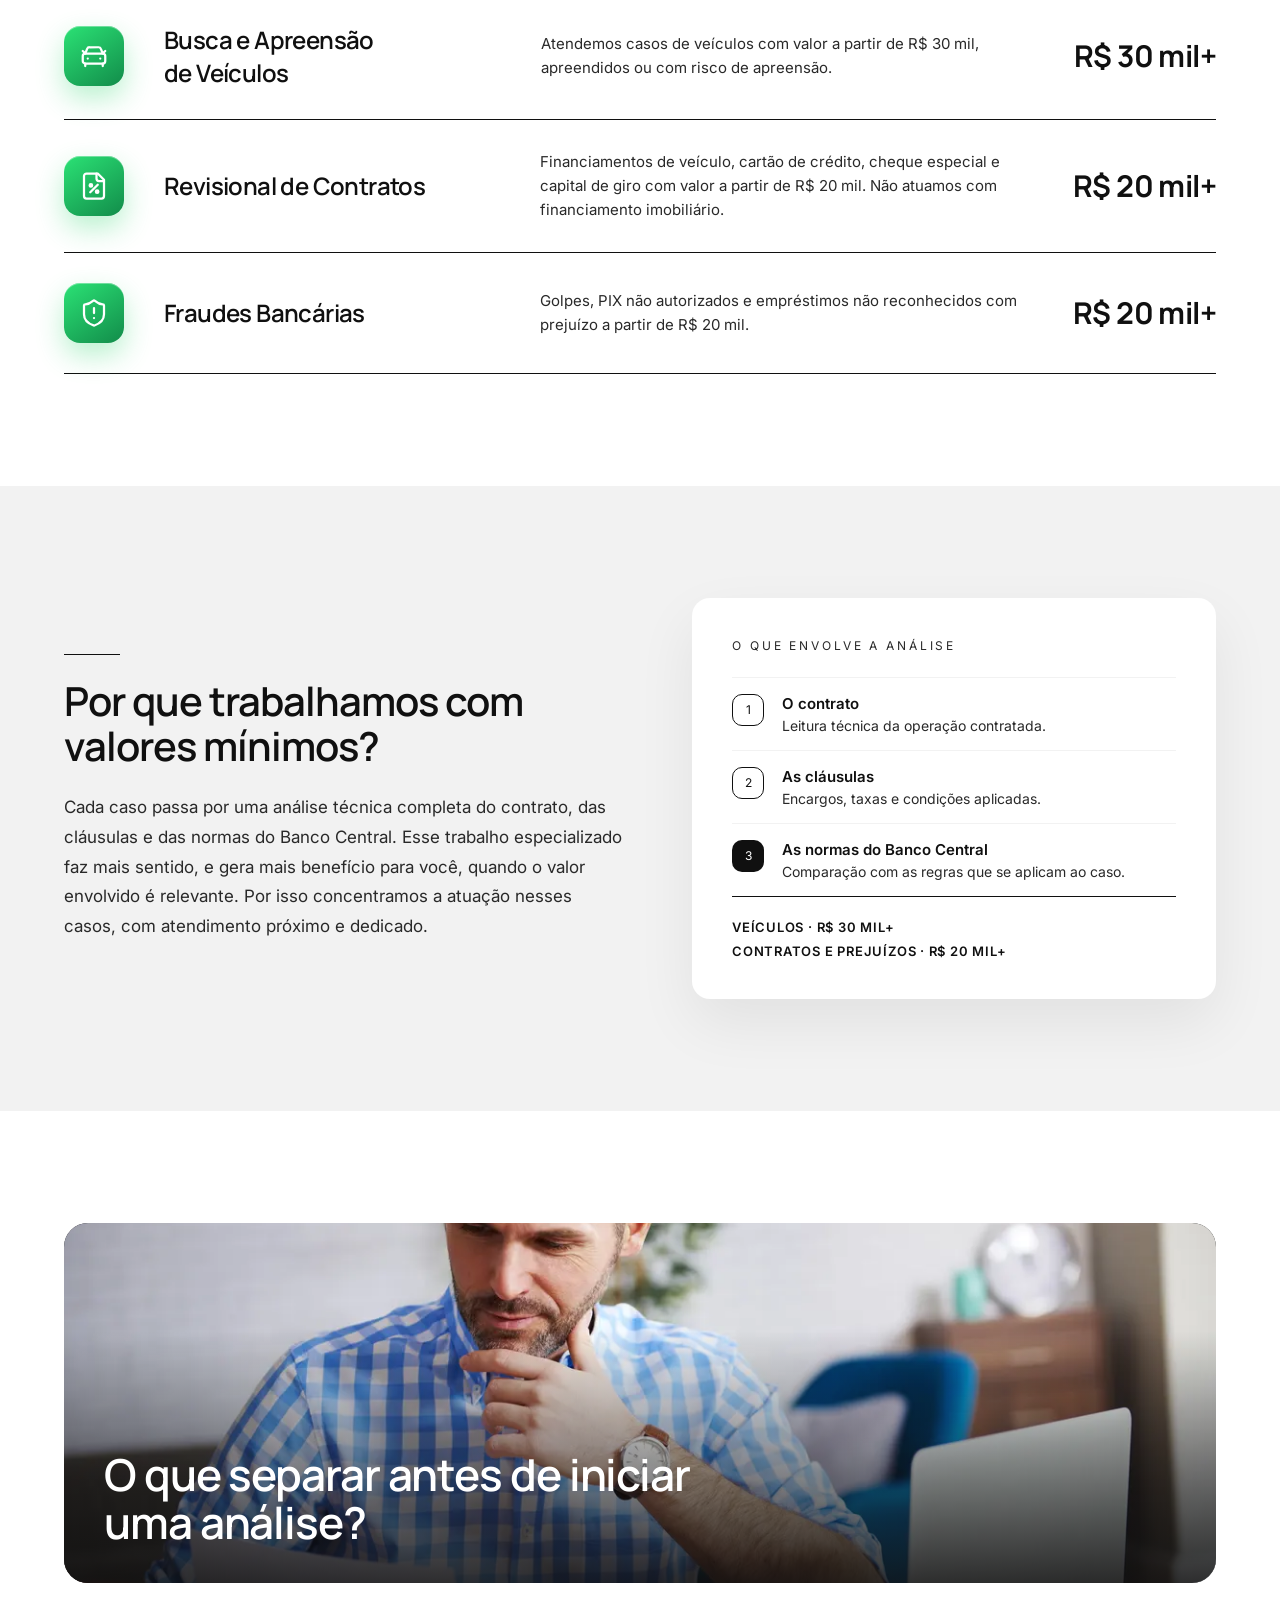
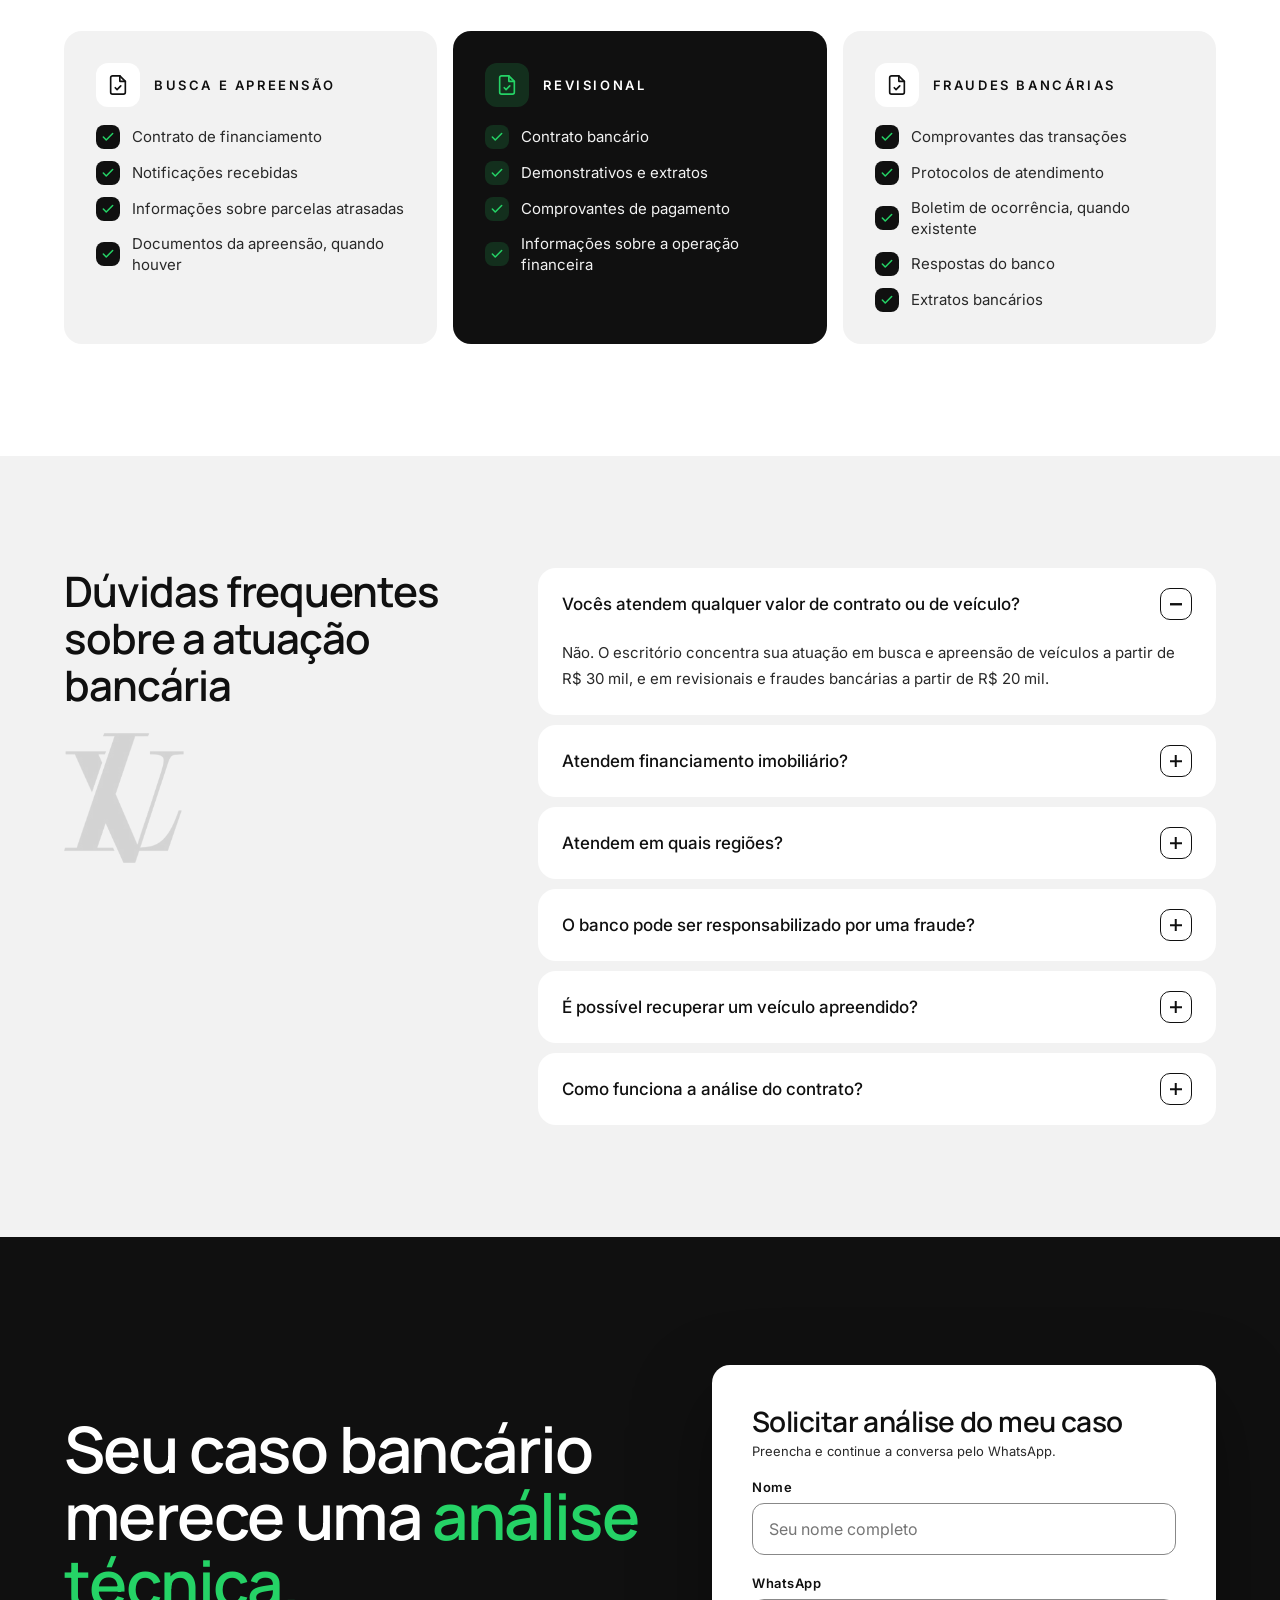
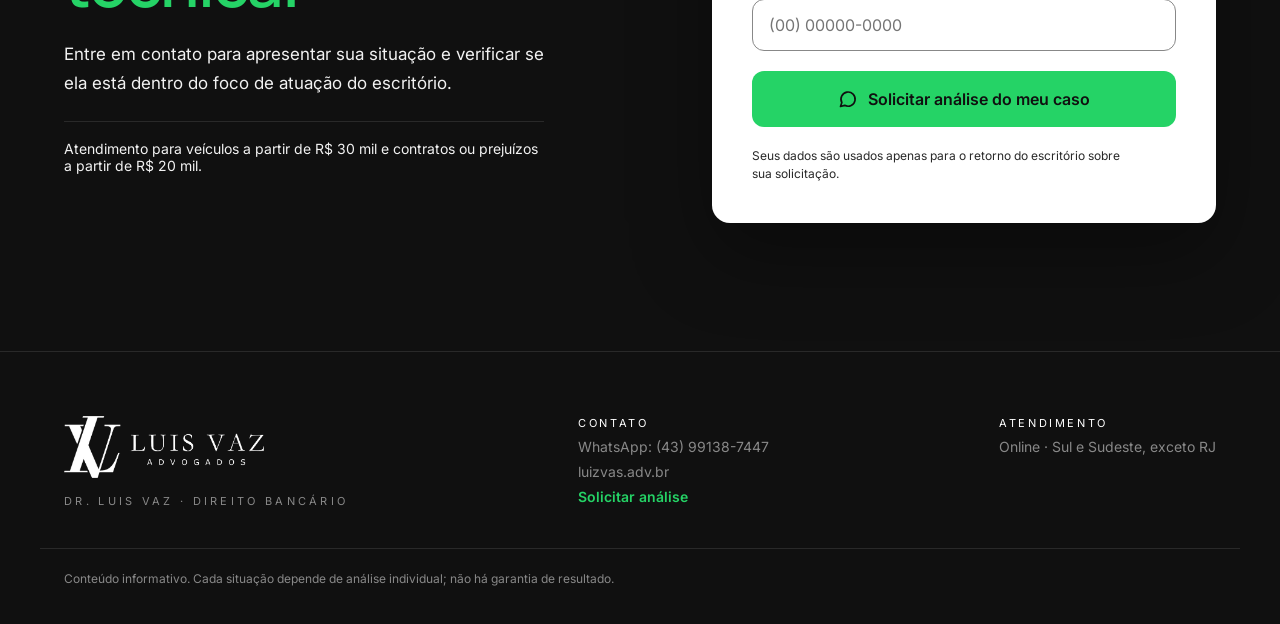
==== commit c6cd525a: "Experiência volta ao layout anterior (mantém a foto em alta) Co-Authored-By: Claude Opus 5.5 <norepl" ====
--- a/index.html
+++ b/index.html
@@ -219,39 +219,21 @@
 </section>
 
 <!-- 05 EXPERIÊNCIA -->
-<section style="background:#F2F2F2; color:#101010">
-  <div class="m-pad" style="max-width:1200px; margin:0 auto; padding:120px 24px; display:flex; flex-direction:column; gap:44px">
-    <div style="display:flex; flex-wrap:wrap; gap:24px 64px; align-items:flex-end; justify-content:space-between">
-      <div style="flex:1 1 460px; min-width:0; display:flex; flex-direction:column; gap:18px">
-        <span style="font-size:12px; letter-spacing:.28em; color:#292929">EXPERIÊNCIA E AUTORIDADE</span>
-        <h2 style="margin:0; font-family:Manrope, sans-serif; font-weight:600; letter-spacing:-.025em; font-size:clamp(30px, 3.8vw, 46px); line-height:1.1">Experiência jurídica voltada à complexidade das <em style="color:#16A34A; font-style:normal">relações bancárias.</em></h2>
-      </div>
-      <p style="flex:1 1 380px; min-width:0; margin:0; font-size:16px; line-height:1.7; color:#292929">O Dr. Luis Vaz atua em Direito Bancário com experiência em contratos, instituições financeiras e negociações conduzidas em nome de empresas. Uma estrutura enxuta, com o apoio de advogados que participam da elaboração dos processos, permite acompanhar cada caso de perto.</p>
-    </div>
-    <div class="bento" style="display:grid; grid-template-columns:repeat(4, minmax(0, 1fr)); grid-auto-rows:minmax(180px, auto); gap:14px">
-      <div class="b-img zoom" style="grid-column:span 2; grid-row:span 3; position:relative; overflow:hidden; border-radius:24px; min-height:474px; background:#101010">
-        <img decoding="async" width="1700" height="1134" src="/assets/img/experiencia-c2.webp" alt="Livros e documentos organizados sobre a mesa de trabalho" loading="lazy" style="position:absolute; inset:0; width:100%; height:100%; object-fit:cover; display:block">
-        <div aria-hidden="true" style="position:absolute; inset:0; background:linear-gradient(0deg, rgba(16,16,16,.7) 0%, rgba(16,16,16,0) 55%)"></div>
-        <div style="position:absolute; left:20px; right:20px; bottom:20px; display:flex; align-items:center; gap:14px; background:rgba(16,16,16,.55); backdrop-filter:blur(12px); -webkit-backdrop-filter:blur(12px); border:1px solid rgba(255,255,255,.16); border-radius:18px; padding:16px 18px; color:#FFFFFF">
-          <span aria-hidden="true" style="width:46px; height:46px; border-radius:14px; background:linear-gradient(145deg, #2BE275 0%, #128C4A 100%); display:flex; align-items:center; justify-content:center; flex:0 0 auto"><svg width="22" height="22" viewBox="0 0 24 24" fill="none" stroke="#FFFFFF" stroke-width="1.8" stroke-linecap="round" stroke-linejoin="round" aria-hidden="true"><circle cx="11" cy="11" r="7"></circle><path d="m21 21-4.3-4.3"></path><path d="M8 11h6"></path></svg></span>
-          <div style="display:flex; flex-direction:column; gap:2px"><strong style="font-family:Manrope, sans-serif; font-weight:700; font-size:16px">Análise individualizada</strong><span style="font-size:13px; color:#F2F2F2">Cada contrato avaliado em detalhe.</span></div>
-        </div>
-      </div>
-      <div style="grid-column:span 2; border-radius:24px; background:#101010; color:#FFFFFF; padding:30px; display:flex; gap:24px; align-items:center; position:relative; overflow:hidden">
-        <img decoding="async" width="187" height="203" src="/assets/img/simbolo-branco.png" alt="" aria-hidden="true" style="width:74px; height:auto; display:block; flex:0 0 auto">
-        <div style="display:flex; flex-direction:column; gap:8px"><strong style="font-family:Manrope, sans-serif; font-weight:700; font-size:22px; letter-spacing:-.02em; line-height:1.2">Estrutura enxuta, atendimento próximo</strong><span style="font-size:14px; line-height:1.6; color:#888888">Advogados que participam da elaboração dos processos e acompanham cada caso de perto.</span></div>
-      </div>
-      <div style="border-radius:24px; background:linear-gradient(150deg, #22C55E 0%, #128C4A 100%); color:#FFFFFF; padding:26px; display:flex; flex-direction:column; justify-content:space-between; gap:18px">
-        <span aria-hidden="true" style="width:46px; height:46px; border-radius:14px; background:rgba(255,255,255,.18); display:flex; align-items:center; justify-content:center; flex:0 0 auto"><svg width="22" height="22" viewBox="0 0 24 24" fill="none" stroke="#FFFFFF" stroke-width="1.8" stroke-linecap="round" stroke-linejoin="round" aria-hidden="true"><path d="m11 17 2 2a1 1 0 1 0 3-3"></path><path d="m14 14 2.5 2.5a1 1 0 1 0 3-3l-3.88-3.88a3 3 0 0 0-4.24 0l-.88.88a1 1 0 1 1-3-3l2.81-2.81a5.79 5.79 0 0 1 7.06-.87l.47.28a2 2 0 0 0 1.42.25L21 4"></path><path d="m21 3 1 11h-2"></path><path d="M3 3 2 14l6.5 6.5a1 1 0 1 0 3-3"></path><path d="M3 4h8"></path></svg></span>
-        <strong style="font-family:Manrope, sans-serif; font-weight:700; font-size:19px; line-height:1.25; letter-spacing:-.01em">Negociações com instituições financeiras</strong>
-      </div>
-      <div style="border-radius:24px; background:#FFFFFF; padding:26px; display:flex; flex-direction:column; justify-content:space-between; gap:18px; box-shadow:0 18px 40px rgba(16,16,16,.05)">
-        <span aria-hidden="true" style="width:46px; height:46px; border-radius:14px; background:#101010; display:flex; align-items:center; justify-content:center; flex:0 0 auto"><svg width="22" height="22" viewBox="0 0 24 24" fill="none" stroke="#25D366" stroke-width="1.8" stroke-linecap="round" stroke-linejoin="round" aria-hidden="true"><path d="M3 21h18"></path><path d="M5 21V10M9 21V10M15 21V10M19 21V10"></path><path d="M2 10 12 3l10 7"></path></svg></span>
-        <strong style="font-family:Manrope, sans-serif; font-weight:700; font-size:19px; line-height:1.25; letter-spacing:-.01em">Conhecimento técnico em operações bancárias</strong>
-      </div>
-      <div style="grid-column:span 2; border-radius:24px; background:#FFFFFF; padding:26px 30px; display:flex; gap:20px; align-items:center; box-shadow:0 18px 40px rgba(16,16,16,.05)">
-        <span aria-hidden="true" style="width:46px; height:46px; border-radius:14px; background:#101010; display:flex; align-items:center; justify-content:center; flex:0 0 auto"><svg width="22" height="22" viewBox="0 0 24 24" fill="none" stroke="#25D366" stroke-width="1.8" stroke-linecap="round" stroke-linejoin="round" aria-hidden="true"><rect width="20" height="14" x="2" y="7" rx="2"></rect><path d="M16 21V5a2 2 0 0 0-2-2h-4a2 2 0 0 0-2 2v16"></path></svg></span>
-        <div style="display:flex; flex-direction:column; gap:4px"><strong style="font-family:Manrope, sans-serif; font-weight:700; font-size:19px; line-height:1.25; letter-spacing:-.01em">Atuação também em demandas empresariais</strong><span style="font-size:14px; color:#292929">Capital de giro e dívidas de empresas com instituições financeiras.</span></div>
+<section style="background:#F2F2F2; color:#101010; overflow:hidden">
+  <div class="m-pad" style="max-width:1200px; margin:0 auto; padding:120px 24px; display:flex; flex-wrap:wrap; gap:72px; align-items:center">
+    <div style="flex:1 1 420px; min-width:0; position:relative; min-height:500px">
+      <img decoding="async" width="1700" height="1134" src="/assets/img/experiencia-c2.webp" alt="Livros e documentos organizados sobre a mesa de trabalho" loading="lazy" style="position:absolute; top:0; left:0; width:calc(100% - 56px); height:calc(100% - 56px); object-fit:cover; border-radius:20px">
+      <div aria-hidden="true" style="position:absolute; right:0; bottom:0; width:176px; height:176px; background:#101010; border:8px solid #F2F2F2; border-radius:22px; display:flex; align-items:center; justify-content:center"><img decoding="async" width="187" height="203" src="/assets/img/simbolo-branco.png" alt="" style="width:84px; height:auto; display:block"></div>
+    </div>
+    <div style="flex:1.1 1 460px; min-width:0; display:flex; flex-direction:column; gap:28px">
+      <span style="font-size:12px; letter-spacing:.28em; color:#292929">EXPERIÊNCIA E AUTORIDADE</span>
+      <h2 style="margin:0; font-family:Manrope, sans-serif; font-weight:600; letter-spacing:-.025em; font-size:clamp(30px, 3.6vw, 44px); line-height:1.12">Experiência jurídica voltada à complexidade das relações bancárias.</h2>
+      <p style="margin:0; font-size:17px; line-height:1.7; color:#292929">O Dr. Luis Vaz atua em Direito Bancário com experiência em contratos, instituições financeiras e negociações conduzidas em nome de empresas. Uma estrutura enxuta, com o apoio de advogados que participam da elaboração dos processos, permite acompanhar cada caso de perto.</p>
+      <div style="display:grid; grid-template-columns:repeat(auto-fit, minmax(220px, 1fr)); gap:12px">
+        <div style="border-radius:18px; background:#FFFFFF; padding:20px; display:flex; gap:14px; align-items:center; font-size:15px"><svg width="28" height="28" viewBox="0 0 28 28" fill="none" stroke="#101010" stroke-width="1.4" style="flex:0 0 auto" aria-hidden="true"><rect x="4" y="6" width="20" height="16"></rect><line x1="4" y1="11" x2="24" y2="11"></line><line x1="8" y1="16" x2="14" y2="16" stroke="#25D366"></line></svg>Conhecimento técnico em operações bancárias</div>
+        <div style="border-radius:18px; background:#FFFFFF; padding:20px; display:flex; gap:14px; align-items:center; font-size:15px"><svg width="28" height="28" viewBox="0 0 28 28" fill="none" stroke="#101010" stroke-width="1.4" style="flex:0 0 auto" aria-hidden="true"><path d="M3 15l5-5 6 4 4-3 7 6"></path><path d="M8 18l3 3 3-2 3 2" stroke="#25D366"></path></svg>Negociações com instituições financeiras</div>
+        <div style="border-radius:18px; background:#FFFFFF; padding:20px; display:flex; gap:14px; align-items:center; font-size:15px"><svg width="28" height="28" viewBox="0 0 28 28" fill="none" stroke="#101010" stroke-width="1.4" style="flex:0 0 auto" aria-hidden="true"><circle cx="12" cy="12" r="7"></circle><line x1="17" y1="17" x2="24" y2="24" stroke="#25D366"></line></svg>Análise individualizada de contratos</div>
+        <div style="border-radius:18px; background:#FFFFFF; padding:20px; display:flex; gap:14px; align-items:center; font-size:15px"><svg width="28" height="28" viewBox="0 0 28 28" fill="none" stroke="#101010" stroke-width="1.4" style="flex:0 0 auto" aria-hidden="true"><rect x="5" y="9" width="18" height="14"></rect><path d="M10 9V5h8v4"></path><line x1="5" y1="15" x2="23" y2="15" stroke="#25D366"></line></svg>Atuação também em demandas empresariais</div>
       </div>
     </div>
   </div>
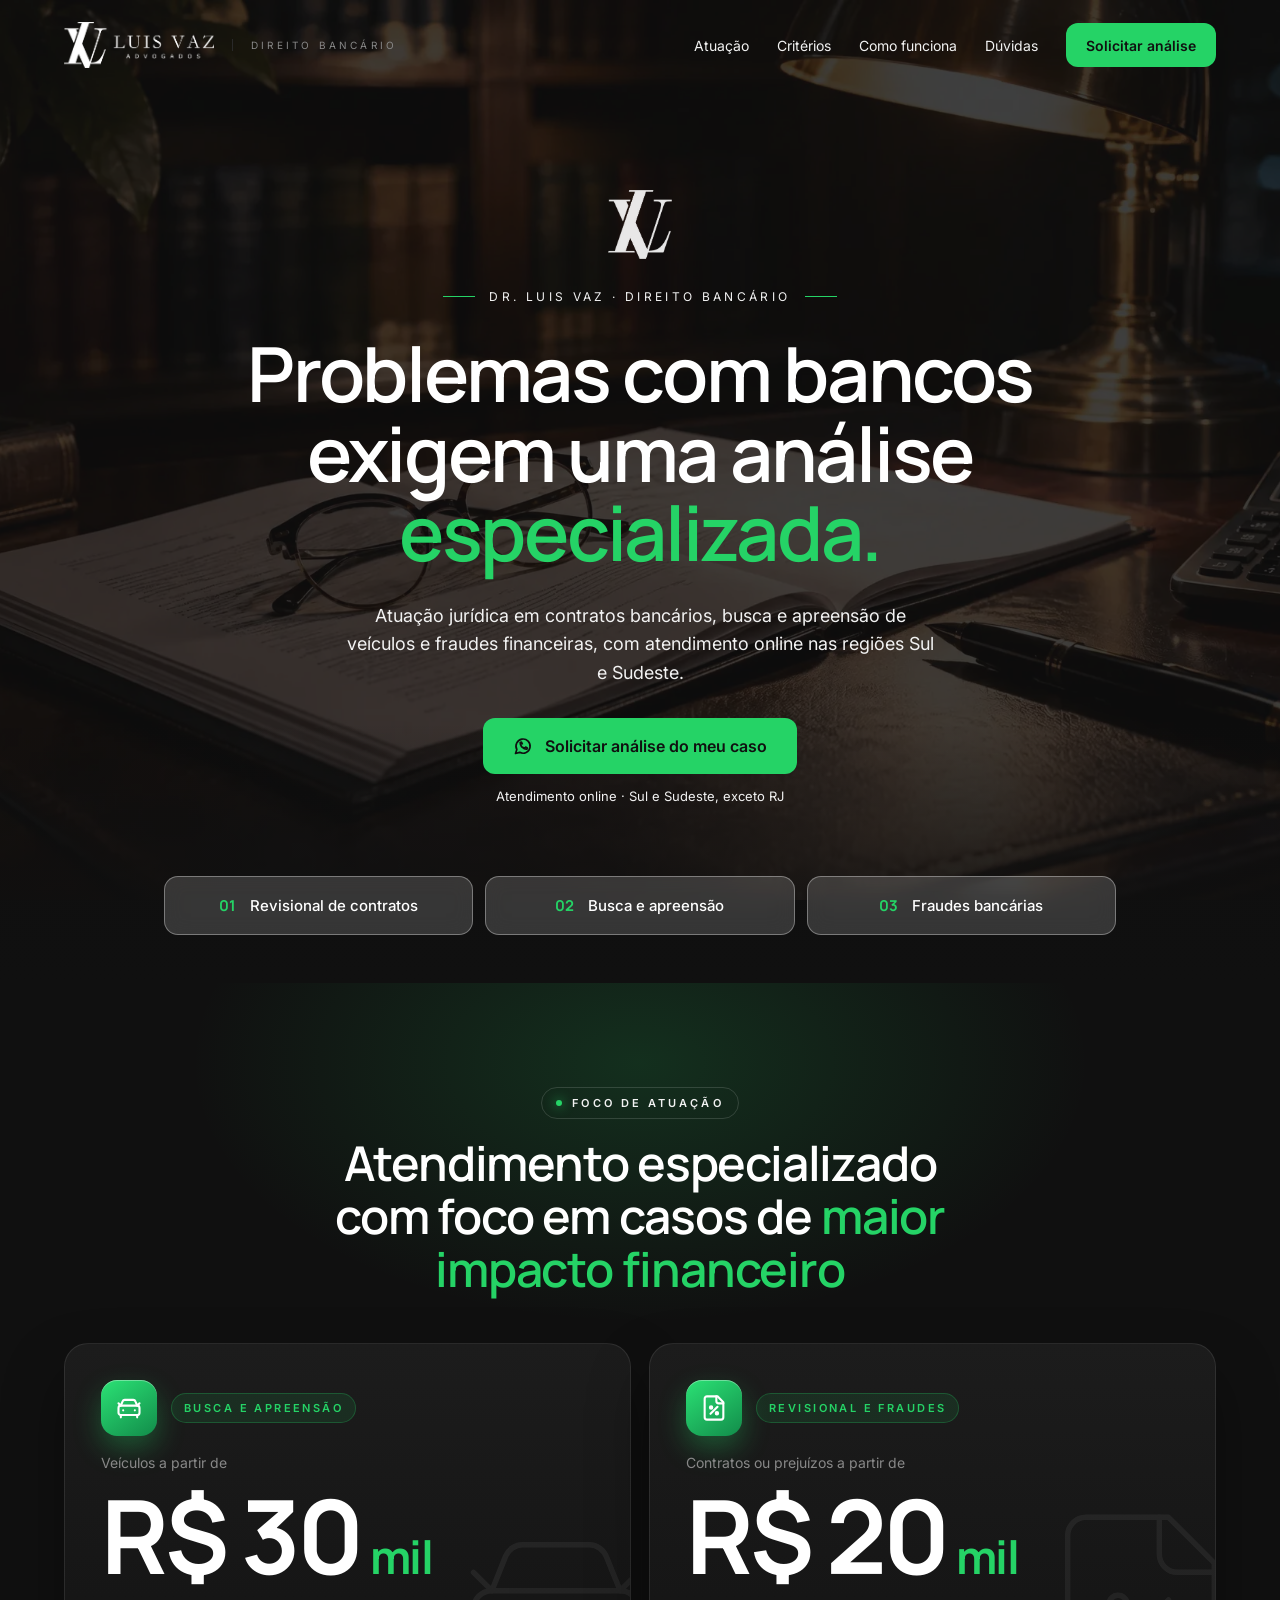
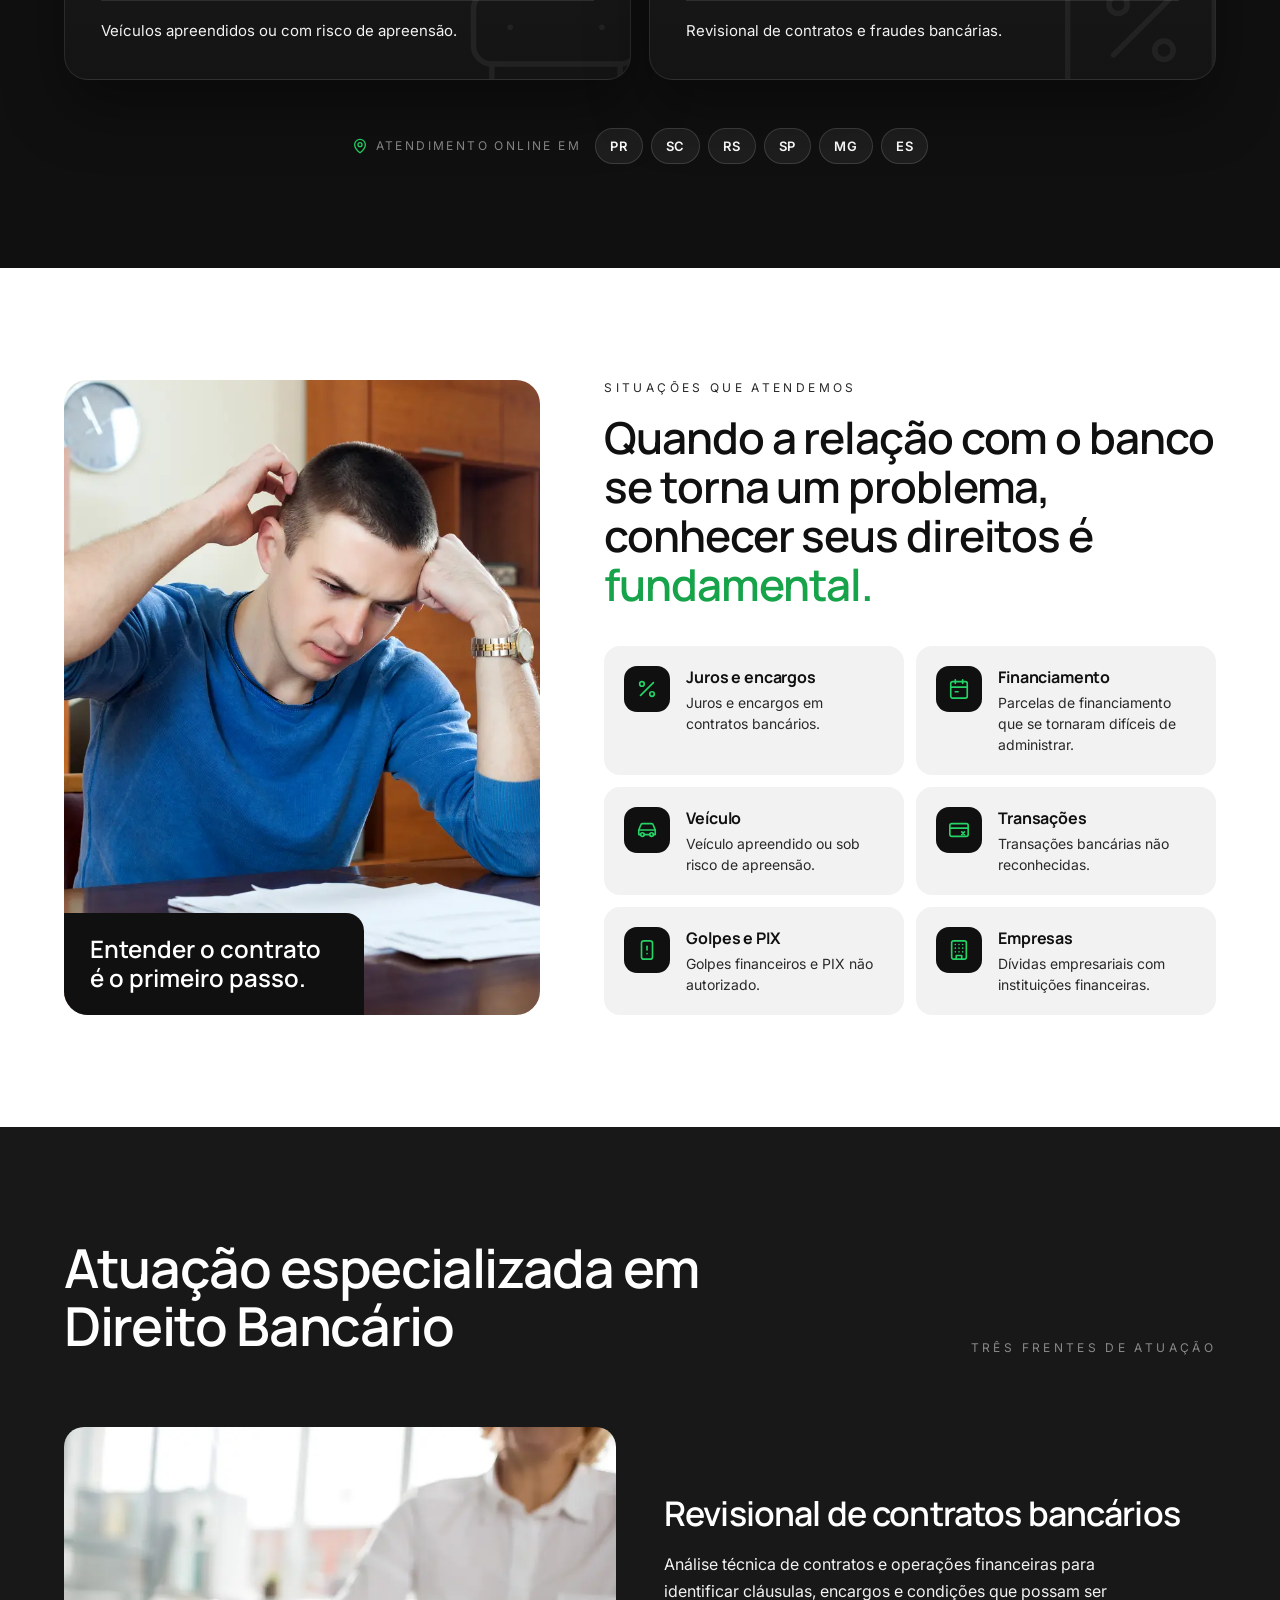
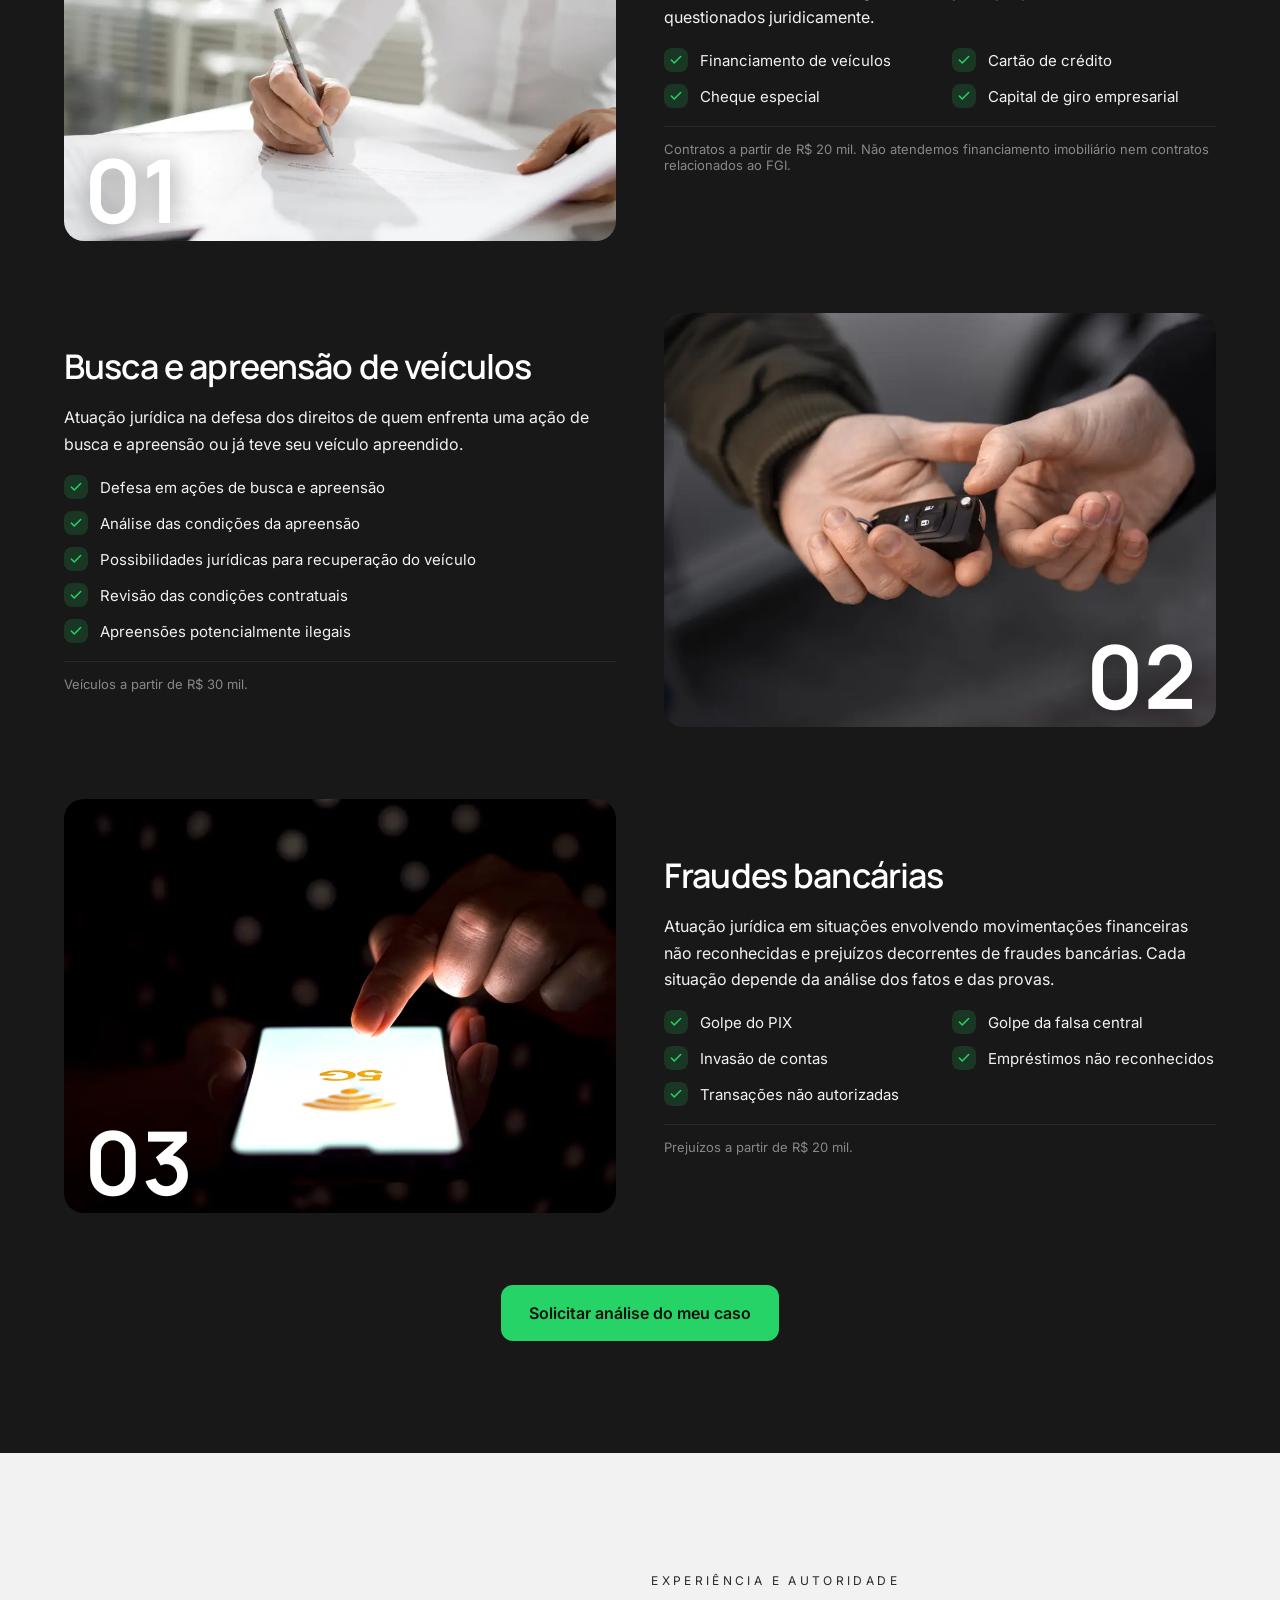
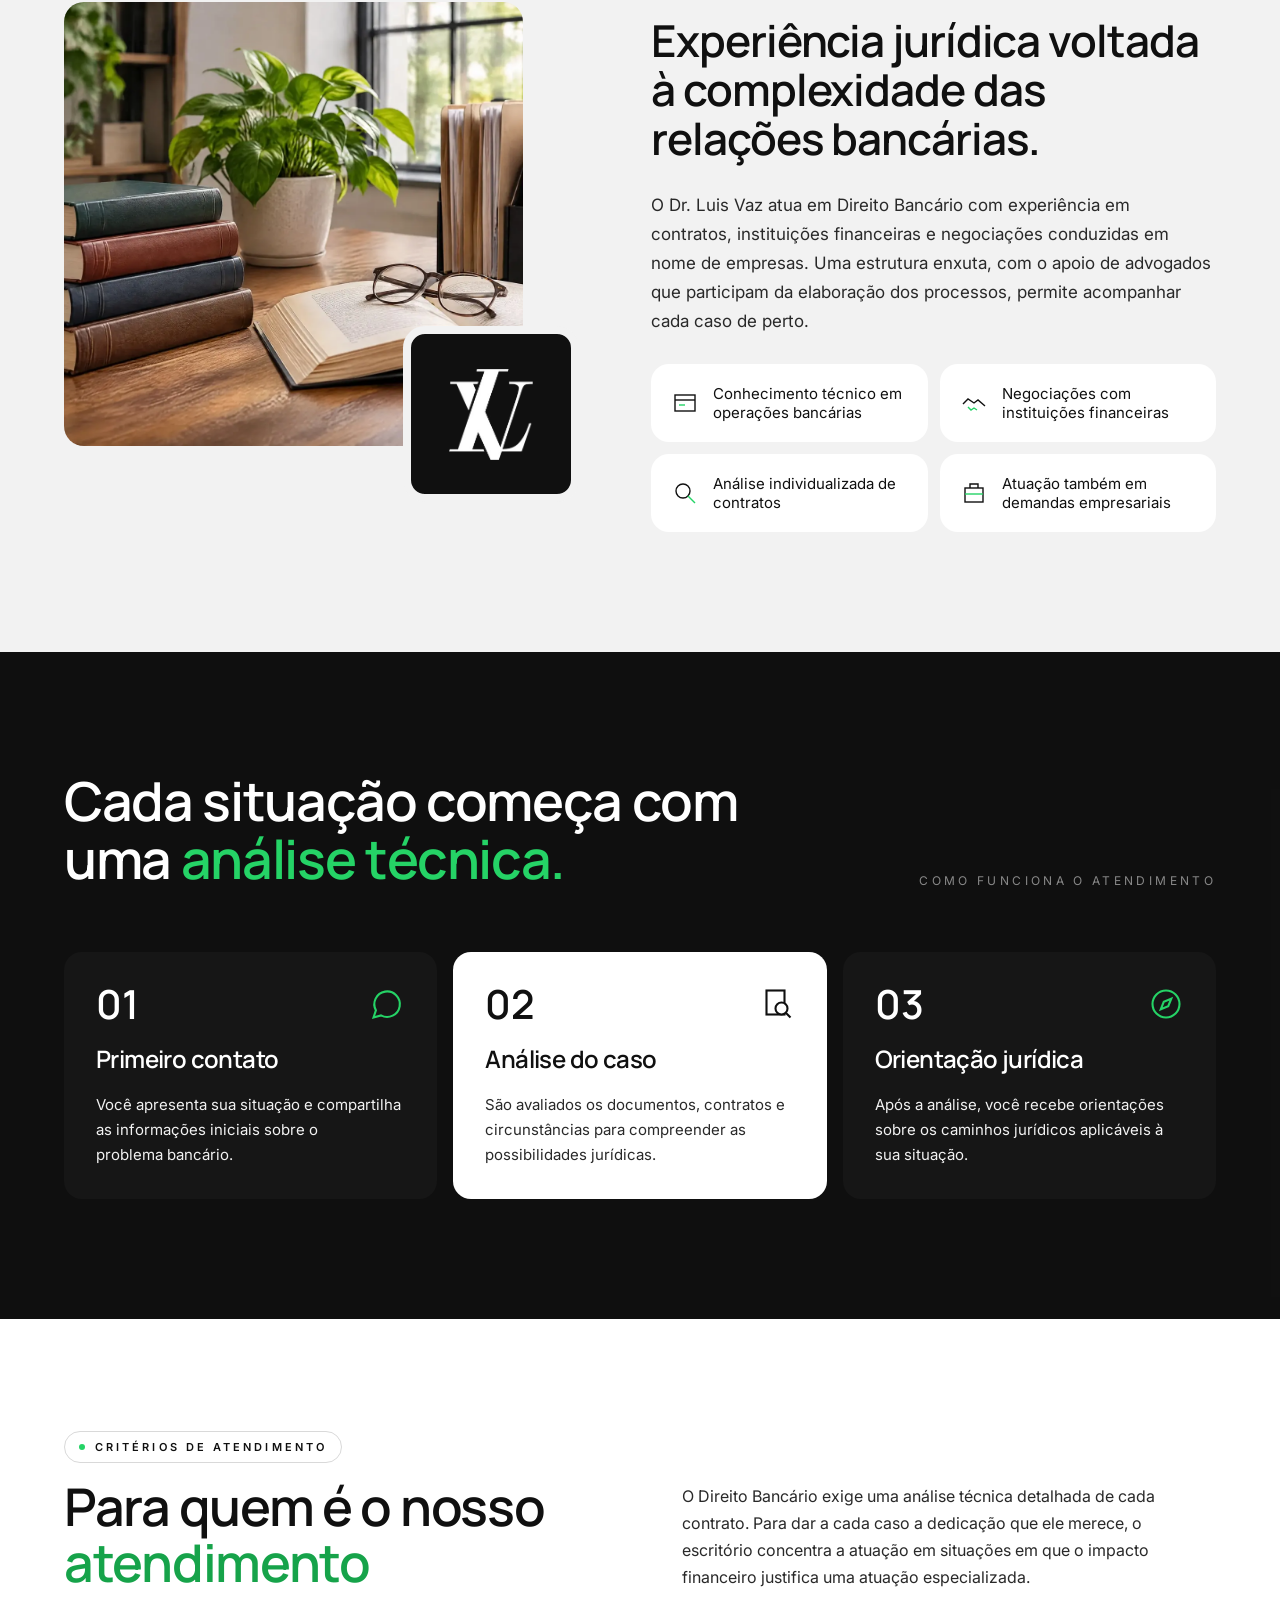
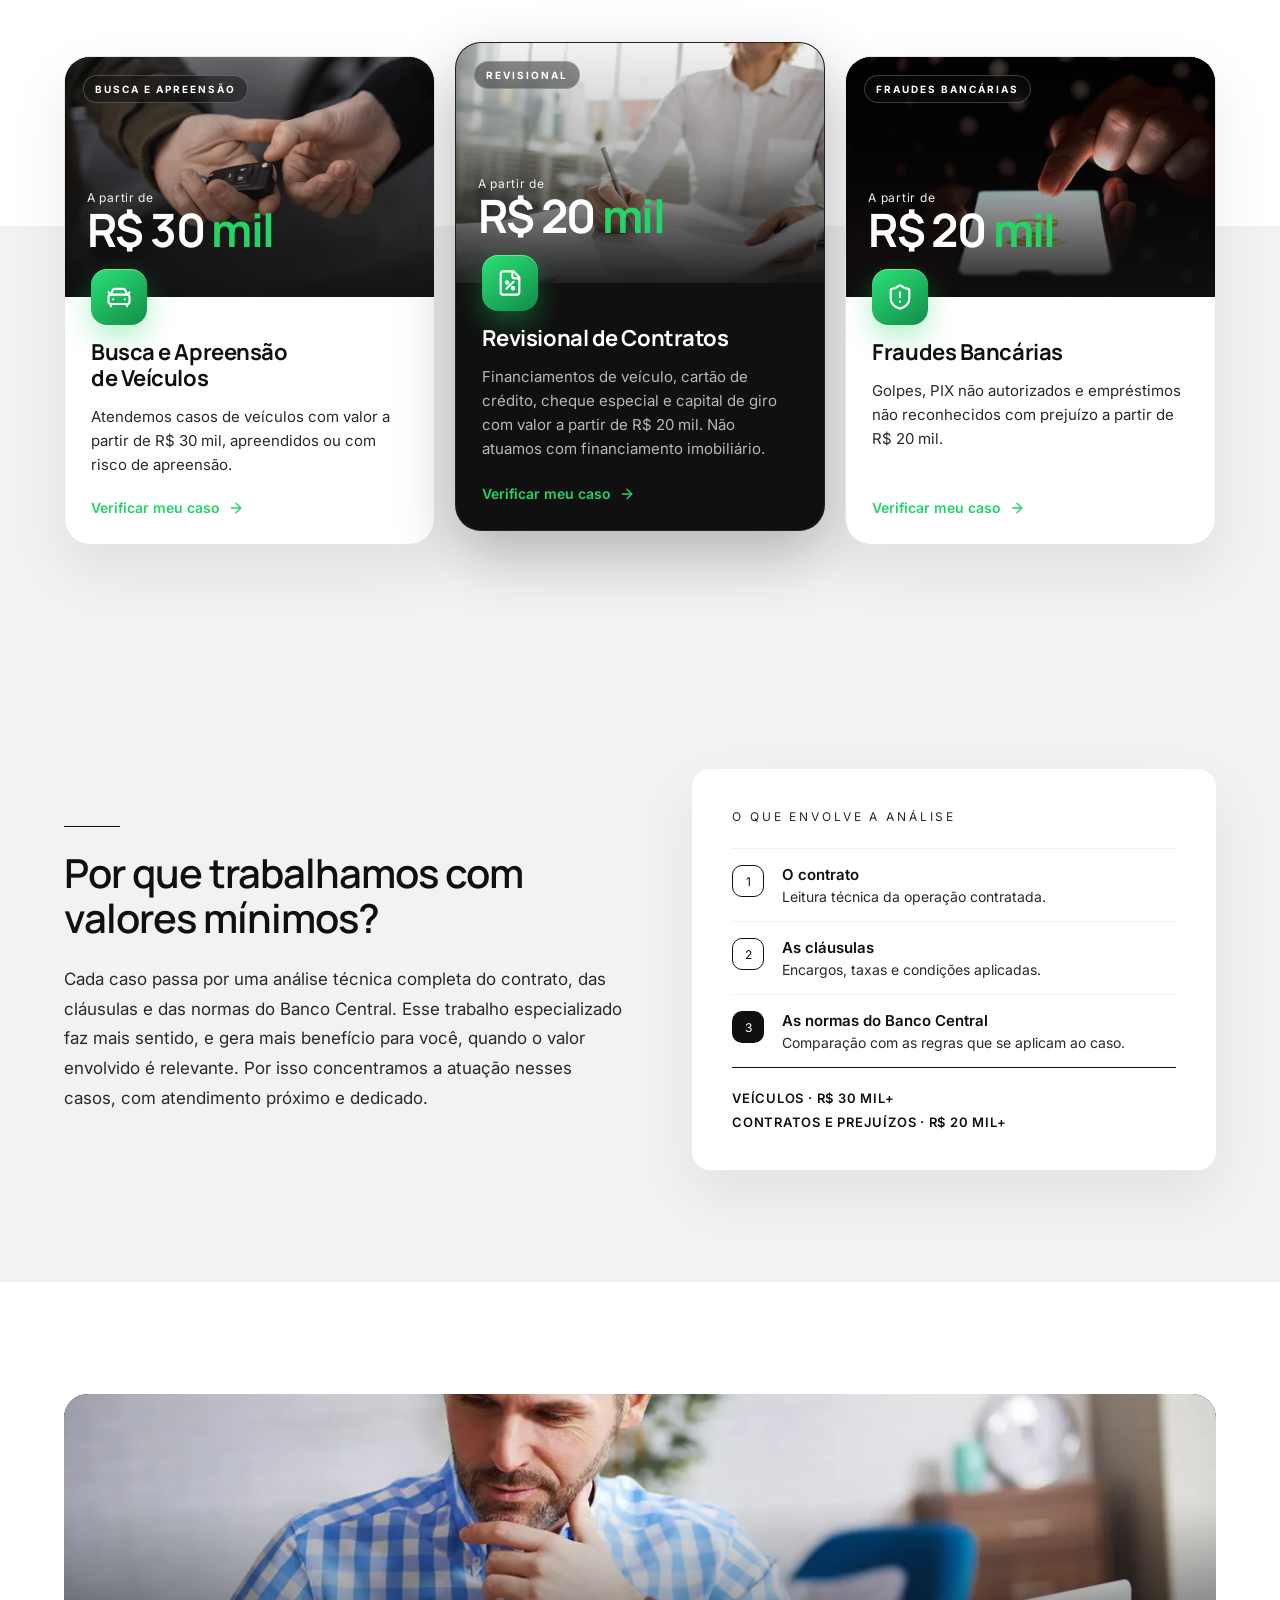
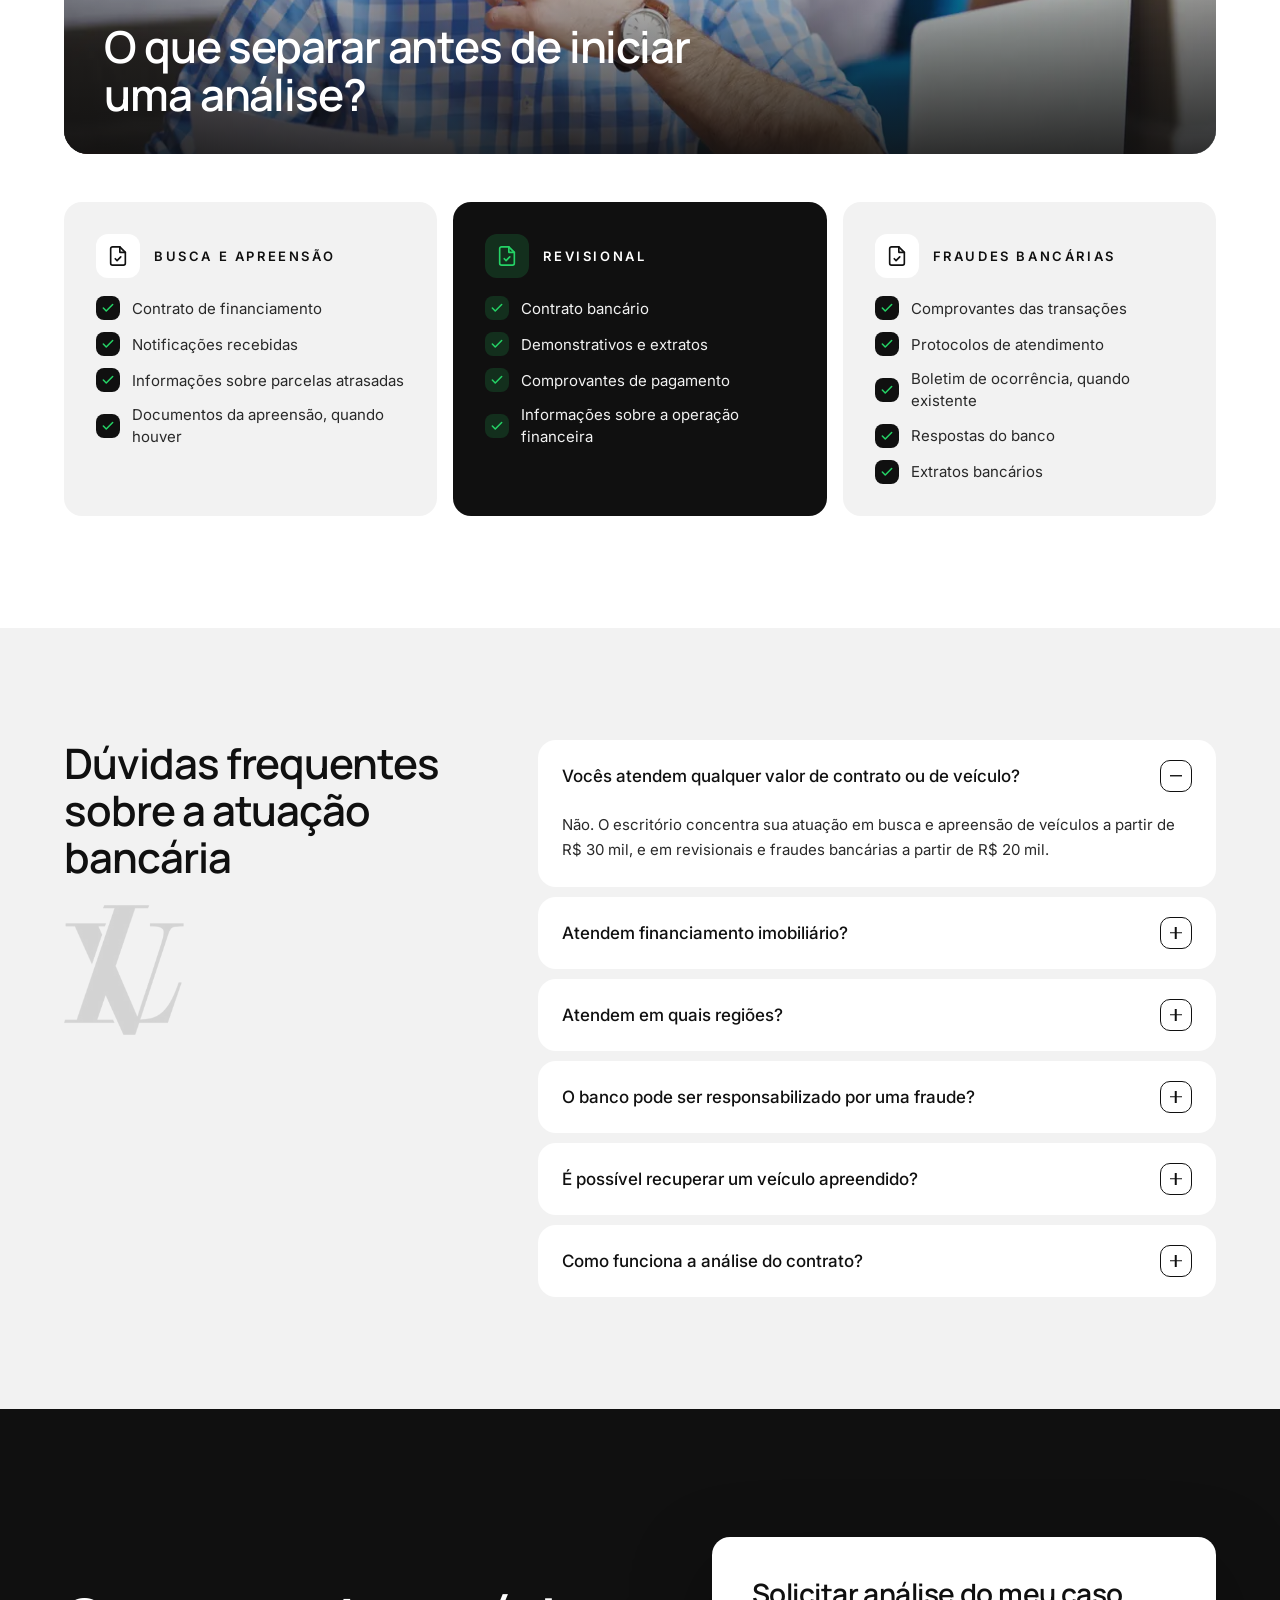
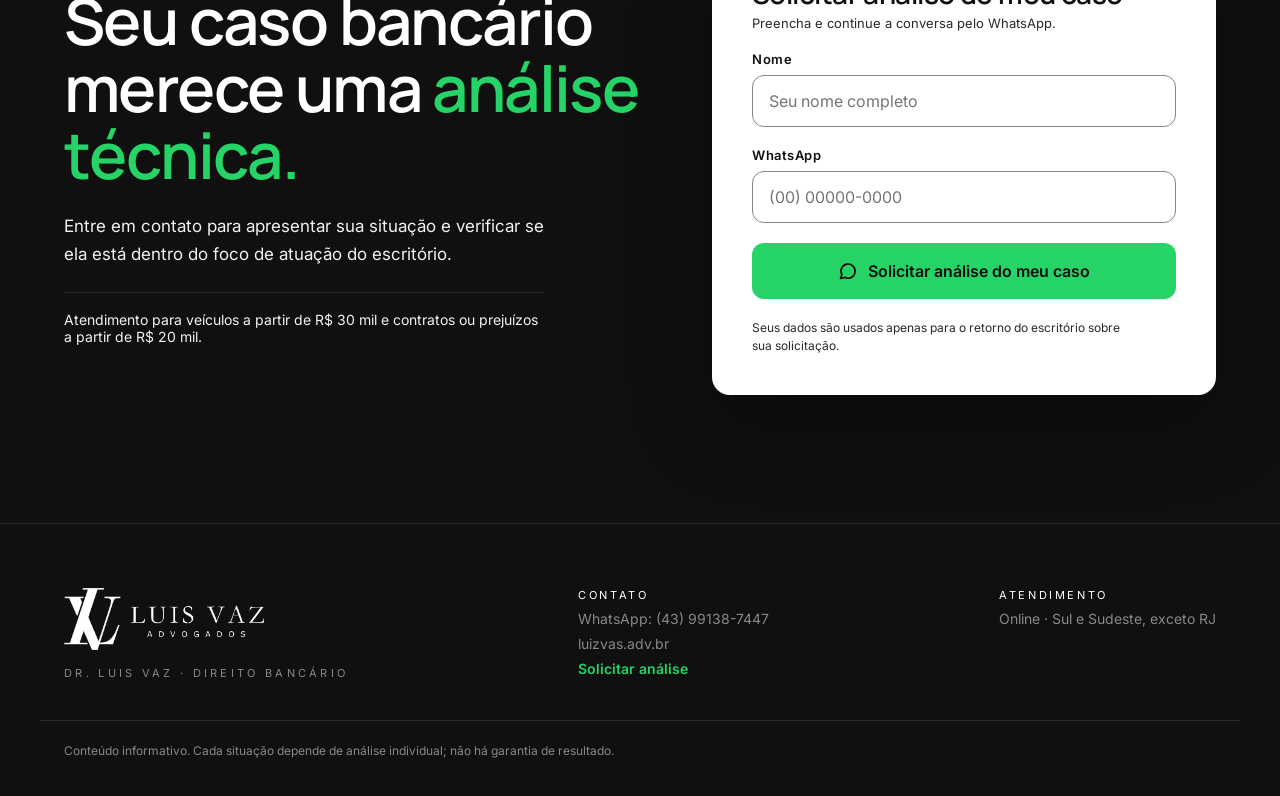
==== commit 7b3f6d66: "Para quem: cards com foto, valor em destaque e link para o formulário Co-Authored-By: Claude Opus 5." ====
--- a/index.html
+++ b/index.html
@@ -268,31 +268,68 @@
 </section>
 
 <!-- 07 PARA QUEM -->
-<section style="background:#FFFFFF; color:#101010">
-  <div class="m-pad" style="max-width:1200px; margin:0 auto; padding:112px 24px; display:flex; flex-direction:column; gap:48px">
-    <div style="display:flex; flex-wrap:wrap; gap:32px; justify-content:space-between; align-items:flex-end">
-      <h2 style="margin:0; font-family:Manrope, sans-serif; font-weight:600; letter-spacing:-.025em; font-size:clamp(32px, 4.2vw, 52px); line-height:1.08; flex:1 1 400px">Para quem é o nosso atendimento</h2>
-      <p style="margin:0; flex:1 1 420px; font-size:16px; line-height:1.7; color:#292929">O Direito Bancário exige uma análise técnica detalhada de cada contrato. Para dar a cada caso a dedicação que ele merece, o escritório concentra a atuação em situações em que o impacto financeiro justifica uma atuação especializada.</p>
-    </div>
-    <div style="display:flex; flex-direction:column">
-      <div class="pq" style="border-top:1px solid #101010; padding:30px 0; display:flex; flex-wrap:wrap; gap:20px 40px; align-items:center">
-        <span aria-hidden="true" style="width:60px; height:60px; border-radius:16px; background:linear-gradient(145deg, #2BE275 0%, #128C4A 100%); box-shadow:0 12px 28px rgba(37,211,102,.32), inset 0 1px 0 rgba(255,255,255,.35); display:flex; align-items:center; justify-content:center; flex:0 0 auto"><svg width="30" height="30" viewBox="0 0 24 24" fill="none" stroke="#FFFFFF" stroke-width="1.8" stroke-linecap="round" stroke-linejoin="round"><path d="m21 8-2 2-1.5-3.7A2 2 0 0 0 15.646 5H8.4a2 2 0 0 0-1.903 1.257L5 10 3 8"></path><path d="M7 14h.01"></path><path d="M17 14h.01"></path><rect width="18" height="8" x="3" y="10" rx="2"></rect><path d="M5 18v2"></path><path d="M19 18v2"></path></svg></span>
-        <h3 style="margin:0; flex:1 1 260px; font-family:Manrope, sans-serif; font-weight:600; letter-spacing:-.025em; font-size:24px">Busca e Apreensão de Veículos</h3>
-        <p style="margin:0; flex:2 1 340px; font-size:15px; line-height:1.6; color:#292929">Atendemos casos de veículos com valor a partir de R$ 30 mil, apreendidos ou com risco de apreensão.</p>
-        <span style="flex:0 0 auto; font-family:Manrope, sans-serif; font-weight:700; font-size:30px; letter-spacing:-.02em">R$ 30 mil+</span>
-      </div>
-      <div class="pq" style="border-top:1px solid #101010; padding:30px 0; display:flex; flex-wrap:wrap; gap:20px 40px; align-items:center">
-        <span aria-hidden="true" style="width:60px; height:60px; border-radius:16px; background:linear-gradient(145deg, #2BE275 0%, #128C4A 100%); box-shadow:0 12px 28px rgba(37,211,102,.32), inset 0 1px 0 rgba(255,255,255,.35); display:flex; align-items:center; justify-content:center; flex:0 0 auto"><svg width="30" height="30" viewBox="0 0 24 24" fill="none" stroke="#FFFFFF" stroke-width="1.8" stroke-linecap="round" stroke-linejoin="round"><path d="M15 2H6a2 2 0 0 0-2 2v16a2 2 0 0 0 2 2h12a2 2 0 0 0 2-2V7Z"></path><path d="M14 2v4a2 2 0 0 0 2 2h4"></path><path d="m9 17 6-6"></path><circle cx="9.5" cy="11.5" r="1"></circle><circle cx="14.5" cy="16.5" r="1"></circle></svg></span>
-        <h3 style="margin:0; flex:1 1 260px; font-family:Manrope, sans-serif; font-weight:600; letter-spacing:-.025em; font-size:24px">Revisional de Contratos</h3>
-        <p style="margin:0; flex:2 1 340px; font-size:15px; line-height:1.6; color:#292929">Financiamentos de veículo, cartão de crédito, cheque especial e capital de giro com valor a partir de R$ 20 mil. Não atuamos com financiamento imobiliário.</p>
-        <span style="flex:0 0 auto; font-family:Manrope, sans-serif; font-weight:700; font-size:30px; letter-spacing:-.02em">R$ 20 mil+</span>
-      </div>
-      <div class="pq" style="border-top:1px solid #101010; border-bottom:1px solid #101010; padding:30px 0; display:flex; flex-wrap:wrap; gap:20px 40px; align-items:center">
-        <span aria-hidden="true" style="width:60px; height:60px; border-radius:16px; background:linear-gradient(145deg, #2BE275 0%, #128C4A 100%); box-shadow:0 12px 28px rgba(37,211,102,.32), inset 0 1px 0 rgba(255,255,255,.35); display:flex; align-items:center; justify-content:center; flex:0 0 auto"><svg width="30" height="30" viewBox="0 0 24 24" fill="none" stroke="#FFFFFF" stroke-width="1.8" stroke-linecap="round" stroke-linejoin="round"><path d="M20 13c0 5-3.5 7.5-7.66 8.95a1 1 0 0 1-.67-.01C7.5 20.5 4 18 4 13V6a1 1 0 0 1 1-1c2 0 4.5-1.2 6.24-2.72a1.17 1.17 0 0 1 1.52 0C14.51 3.81 17 5 19 5a1 1 0 0 1 1 1z"></path><path d="M12 8v4"></path><path d="M12 16h.01"></path></svg></span>
-        <h3 style="margin:0; flex:1 1 260px; font-family:Manrope, sans-serif; font-weight:600; letter-spacing:-.025em; font-size:24px">Fraudes Bancárias</h3>
-        <p style="margin:0; flex:2 1 340px; font-size:15px; line-height:1.6; color:#292929">Golpes, PIX não autorizados e empréstimos não reconhecidos com prejuízo a partir de R$ 20 mil.</p>
-        <span style="flex:0 0 auto; font-family:Manrope, sans-serif; font-weight:700; font-size:30px; letter-spacing:-.02em">R$ 20 mil+</span>
-      </div>
+<section id="para-quem" style="position:relative; background:#FFFFFF; color:#101010; overflow:hidden">
+  <div aria-hidden="true" style="position:absolute; left:0; right:0; bottom:0; height:46%; background:#F2F2F2"></div>
+  <div class="m-pad" style="position:relative; max-width:1200px; margin:0 auto; padding:112px 24px; display:flex; flex-direction:column; gap:64px">
+    <div style="display:flex; flex-wrap:wrap; gap:24px 64px; justify-content:space-between; align-items:flex-end">
+      <div style="flex:1 1 420px; display:flex; flex-direction:column; gap:16px">
+        <span style="display:inline-flex; align-self:flex-start; align-items:center; gap:10px; font-size:11px; letter-spacing:.28em; font-weight:600; color:#101010; border:1px solid #D9D9D9; padding:8px 14px; border-radius:999px"><span style="width:6px; height:6px; border-radius:50%; background:#25D366"></span>CRITÉRIOS DE ATENDIMENTO</span>
+        <h2 style="margin:0; font-family:Manrope, sans-serif; font-weight:600; letter-spacing:-.025em; font-size:clamp(32px, 4.2vw, 52px); line-height:1.08">Para quem é o nosso <em style="color:#16A34A; font-style:normal">atendimento</em></h2>
+      </div>
+      <p style="margin:0; flex:1 1 400px; font-size:16px; line-height:1.7; color:#292929">O Direito Bancário exige uma análise técnica detalhada de cada contrato. Para dar a cada caso a dedicação que ele merece, o escritório concentra a atuação em situações em que o impacto financeiro justifica uma atuação especializada.</p>
+    </div>
+    <div style="display:grid; grid-template-columns:repeat(auto-fit, minmax(290px, 1fr)); gap:20px; align-items:stretch">
+      <article class="pqc" style="position:relative; border-radius:26px; background:#FFFFFF; border:1px solid #E6E6E6; overflow:hidden; display:flex; flex-direction:column; box-shadow:0 24px 60px rgba(16,16,16,.08);">
+        <div class="zoom" style="position:relative; width:100%; height:240px; overflow:hidden; background:#101010">
+          <img decoding="async" width="1000" height="666" src="/assets/img/busca-c.webp" alt="Mãos segurando a chave de um carro" loading="lazy" style="position:absolute; inset:0; width:100%; height:100%; object-fit:cover; display:block">
+          <div aria-hidden="true" style="position:absolute; inset:0; background:linear-gradient(0deg, rgba(16,16,16,.92) 0%, rgba(16,16,16,.25) 55%, rgba(16,16,16,.05) 100%)"></div>
+          <span style="position:absolute; left:18px; top:18px; font-size:10px; letter-spacing:.2em; font-weight:700; color:#FFFFFF; background:rgba(16,16,16,.45); backdrop-filter:blur(10px); -webkit-backdrop-filter:blur(10px); border:1px solid rgba(255,255,255,.22); padding:7px 11px; border-radius:999px">BUSCA E APREENSÃO</span>
+          <div style="position:absolute; left:22px; right:22px; bottom:44px; display:flex; flex-direction:column; gap:2px; color:#FFFFFF">
+            <span style="font-size:12px; letter-spacing:.06em; color:#F2F2F2">A partir de</span>
+            <span style="font-family:Manrope, sans-serif; font-weight:700; letter-spacing:-.035em; font-size:46px; line-height:1">R$ 30 <span style="color:#25D366">mil</span></span>
+          </div>
+        </div>
+        <div style="position:relative; width:100%; box-sizing:border-box; padding:0 26px 28px; display:flex; flex-direction:column; gap:14px; flex:1">
+          <div style="margin-top:-28px"><span aria-hidden="true" style="width:56px; height:56px; border-radius:16px; background:linear-gradient(145deg, #2BE275 0%, #128C4A 100%); box-shadow:0 12px 28px rgba(37,211,102,.35), inset 0 1px 0 rgba(255,255,255,.35); display:flex; align-items:center; justify-content:center; flex:0 0 auto"><svg width="28" height="28" viewBox="0 0 24 24" fill="none" stroke="#FFFFFF" stroke-width="1.8" stroke-linecap="round" stroke-linejoin="round"><path d="m21 8-2 2-1.5-3.7A2 2 0 0 0 15.646 5H8.4a2 2 0 0 0-1.903 1.257L5 10 3 8"></path><path d="M7 14h.01"></path><path d="M17 14h.01"></path><rect width="18" height="8" x="3" y="10" rx="2"></rect><path d="M5 18v2"></path><path d="M19 18v2"></path></svg></span></div>
+          <h3 style="margin:0; font-family:Manrope, sans-serif; font-weight:700; letter-spacing:-.02em; font-size:22px; line-height:1.2; color:#101010">Busca e Apreensão de Veículos</h3>
+          <p style="margin:0; font-size:15px; line-height:1.6; color:#292929">Atendemos casos de veículos com valor a partir de R$ 30 mil, apreendidos ou com risco de apreensão.</p>
+          <a href="#form" style="margin-top:auto; padding-top:8px; display:inline-flex; align-items:center; gap:8px; font-size:14px; font-weight:600; color:#25D366; text-decoration:none">Verificar meu caso <svg width="16" height="16" viewBox="0 0 24 24" fill="none" stroke="currentColor" stroke-width="2.2" stroke-linecap="round" stroke-linejoin="round" aria-hidden="true"><path d="M5 12h14"></path><path d="m12 5 7 7-7 7"></path></svg></a>
+        </div>
+      </article>
+      <article class="pqc" style="position:relative; border-radius:26px; background:#101010; border:1px solid rgba(255,255,255,.08); overflow:hidden; display:flex; flex-direction:column; box-shadow:0 24px 60px rgba(16,16,16,.28); transform:translateY(-14px);">
+        <div class="zoom" style="position:relative; width:100%; height:240px; overflow:hidden; background:#101010">
+          <img decoding="async" width="1000" height="666" src="/assets/img/revisional-c.webp" alt="Pessoa assinando um contrato" loading="lazy" style="position:absolute; inset:0; width:100%; height:100%; object-fit:cover; display:block">
+          <div aria-hidden="true" style="position:absolute; inset:0; background:linear-gradient(0deg, rgba(16,16,16,.92) 0%, rgba(16,16,16,.25) 55%, rgba(16,16,16,.05) 100%)"></div>
+          <span style="position:absolute; left:18px; top:18px; font-size:10px; letter-spacing:.2em; font-weight:700; color:#FFFFFF; background:rgba(16,16,16,.45); backdrop-filter:blur(10px); -webkit-backdrop-filter:blur(10px); border:1px solid rgba(255,255,255,.22); padding:7px 11px; border-radius:999px">REVISIONAL</span>
+          <div style="position:absolute; left:22px; right:22px; bottom:44px; display:flex; flex-direction:column; gap:2px; color:#FFFFFF">
+            <span style="font-size:12px; letter-spacing:.06em; color:#F2F2F2">A partir de</span>
+            <span style="font-family:Manrope, sans-serif; font-weight:700; letter-spacing:-.035em; font-size:46px; line-height:1">R$ 20 <span style="color:#25D366">mil</span></span>
+          </div>
+        </div>
+        <div style="position:relative; width:100%; box-sizing:border-box; padding:0 26px 28px; display:flex; flex-direction:column; gap:14px; flex:1">
+          <div style="margin-top:-28px"><span aria-hidden="true" style="width:56px; height:56px; border-radius:16px; background:linear-gradient(145deg, #2BE275 0%, #128C4A 100%); box-shadow:0 12px 28px rgba(37,211,102,.35), inset 0 1px 0 rgba(255,255,255,.35); display:flex; align-items:center; justify-content:center; flex:0 0 auto"><svg width="28" height="28" viewBox="0 0 24 24" fill="none" stroke="#FFFFFF" stroke-width="1.8" stroke-linecap="round" stroke-linejoin="round"><path d="M15 2H6a2 2 0 0 0-2 2v16a2 2 0 0 0 2 2h12a2 2 0 0 0 2-2V7Z"></path><path d="M14 2v4a2 2 0 0 0 2 2h4"></path><path d="m9 17 6-6"></path><circle cx="9.5" cy="11.5" r="1"></circle><circle cx="14.5" cy="16.5" r="1"></circle></svg></span></div>
+          <h3 style="margin:0; font-family:Manrope, sans-serif; font-weight:700; letter-spacing:-.02em; font-size:22px; line-height:1.2; color:#FFFFFF">Revisional de Contratos</h3>
+          <p style="margin:0; font-size:15px; line-height:1.6; color:#B8B8B8">Financiamentos de veículo, cartão de crédito, cheque especial e capital de giro com valor a partir de R$ 20 mil. Não atuamos com financiamento imobiliário.</p>
+          <a href="#form" style="margin-top:auto; padding-top:8px; display:inline-flex; align-items:center; gap:8px; font-size:14px; font-weight:600; color:#25D366; text-decoration:none">Verificar meu caso <svg width="16" height="16" viewBox="0 0 24 24" fill="none" stroke="currentColor" stroke-width="2.2" stroke-linecap="round" stroke-linejoin="round" aria-hidden="true"><path d="M5 12h14"></path><path d="m12 5 7 7-7 7"></path></svg></a>
+        </div>
+      </article>
+      <article class="pqc" style="position:relative; border-radius:26px; background:#FFFFFF; border:1px solid #E6E6E6; overflow:hidden; display:flex; flex-direction:column; box-shadow:0 24px 60px rgba(16,16,16,.08);">
+        <div class="zoom" style="position:relative; width:100%; height:240px; overflow:hidden; background:#101010">
+          <img decoding="async" width="1000" height="750" src="/assets/img/fraude-c.webp" alt="Dedo tocando a tela de um celular" loading="lazy" style="position:absolute; inset:0; width:100%; height:100%; object-fit:cover; display:block">
+          <div aria-hidden="true" style="position:absolute; inset:0; background:linear-gradient(0deg, rgba(16,16,16,.92) 0%, rgba(16,16,16,.25) 55%, rgba(16,16,16,.05) 100%)"></div>
+          <span style="position:absolute; left:18px; top:18px; font-size:10px; letter-spacing:.2em; font-weight:700; color:#FFFFFF; background:rgba(16,16,16,.45); backdrop-filter:blur(10px); -webkit-backdrop-filter:blur(10px); border:1px solid rgba(255,255,255,.22); padding:7px 11px; border-radius:999px">FRAUDES BANCÁRIAS</span>
+          <div style="position:absolute; left:22px; right:22px; bottom:44px; display:flex; flex-direction:column; gap:2px; color:#FFFFFF">
+            <span style="font-size:12px; letter-spacing:.06em; color:#F2F2F2">A partir de</span>
+            <span style="font-family:Manrope, sans-serif; font-weight:700; letter-spacing:-.035em; font-size:46px; line-height:1">R$ 20 <span style="color:#25D366">mil</span></span>
+          </div>
+        </div>
+        <div style="position:relative; width:100%; box-sizing:border-box; padding:0 26px 28px; display:flex; flex-direction:column; gap:14px; flex:1">
+          <div style="margin-top:-28px"><span aria-hidden="true" style="width:56px; height:56px; border-radius:16px; background:linear-gradient(145deg, #2BE275 0%, #128C4A 100%); box-shadow:0 12px 28px rgba(37,211,102,.35), inset 0 1px 0 rgba(255,255,255,.35); display:flex; align-items:center; justify-content:center; flex:0 0 auto"><svg width="28" height="28" viewBox="0 0 24 24" fill="none" stroke="#FFFFFF" stroke-width="1.8" stroke-linecap="round" stroke-linejoin="round"><path d="M20 13c0 5-3.5 7.5-7.66 8.95a1 1 0 0 1-.67-.01C7.5 20.5 4 18 4 13V6a1 1 0 0 1 1-1c2 0 4.5-1.2 6.24-2.72a1.17 1.17 0 0 1 1.52 0C14.51 3.81 17 5 19 5a1 1 0 0 1 1 1z"></path><path d="M12 8v4"></path><path d="M12 16h.01"></path></svg></span></div>
+          <h3 style="margin:0; font-family:Manrope, sans-serif; font-weight:700; letter-spacing:-.02em; font-size:22px; line-height:1.2; color:#101010">Fraudes Bancárias</h3>
+          <p style="margin:0; font-size:15px; line-height:1.6; color:#292929">Golpes, PIX não autorizados e empréstimos não reconhecidos com prejuízo a partir de R$ 20 mil.</p>
+          <a href="#form" style="margin-top:auto; padding-top:8px; display:inline-flex; align-items:center; gap:8px; font-size:14px; font-weight:600; color:#25D366; text-decoration:none">Verificar meu caso <svg width="16" height="16" viewBox="0 0 24 24" fill="none" stroke="currentColor" stroke-width="2.2" stroke-linecap="round" stroke-linejoin="round" aria-hidden="true"><path d="M5 12h14"></path><path d="m12 5 7 7-7 7"></path></svg></a>
+        </div>
+      </article>
     </div>
   </div>
 </section>
--- a/assets/css/lp.css
+++ b/assets/css/lp.css
@@ -71,6 +71,8 @@
   .lp ul{width:fit-content;max-width:100%;margin-left:auto!important;margin-right:auto!important;justify-items:start;align-items:flex-start!important;grid-template-columns:1fr!important}
   .lp ul li,.lp ul li *{text-align:left!important}
   .lp ul li{justify-content:flex-start!important}
+  .lp .pqc{transform:none!important}
+  .lp .pqc > div:last-child > div:first-child{display:flex;justify-content:center}
   .lp .bento>*{flex-direction:column!important;text-align:center!important}
   .bento .b-img{min-height:300px!important}
   .lp .foco{padding:28px!important}
@@ -103,6 +105,10 @@
   .bento{grid-auto-rows:auto!important}
 }
 
+/* Cards "Para quem" */
+.pqc{transition:transform .35s ease,box-shadow .35s ease}
+.pqc:hover{box-shadow:0 30px 70px rgba(16,16,16,.16)!important}
+
 /* Cards de situações */
 .sit{transition:transform .25s ease,box-shadow .25s ease}
 .sit:hover{transform:translateY(-3px);box-shadow:0 14px 30px rgba(16,16,16,.08)}
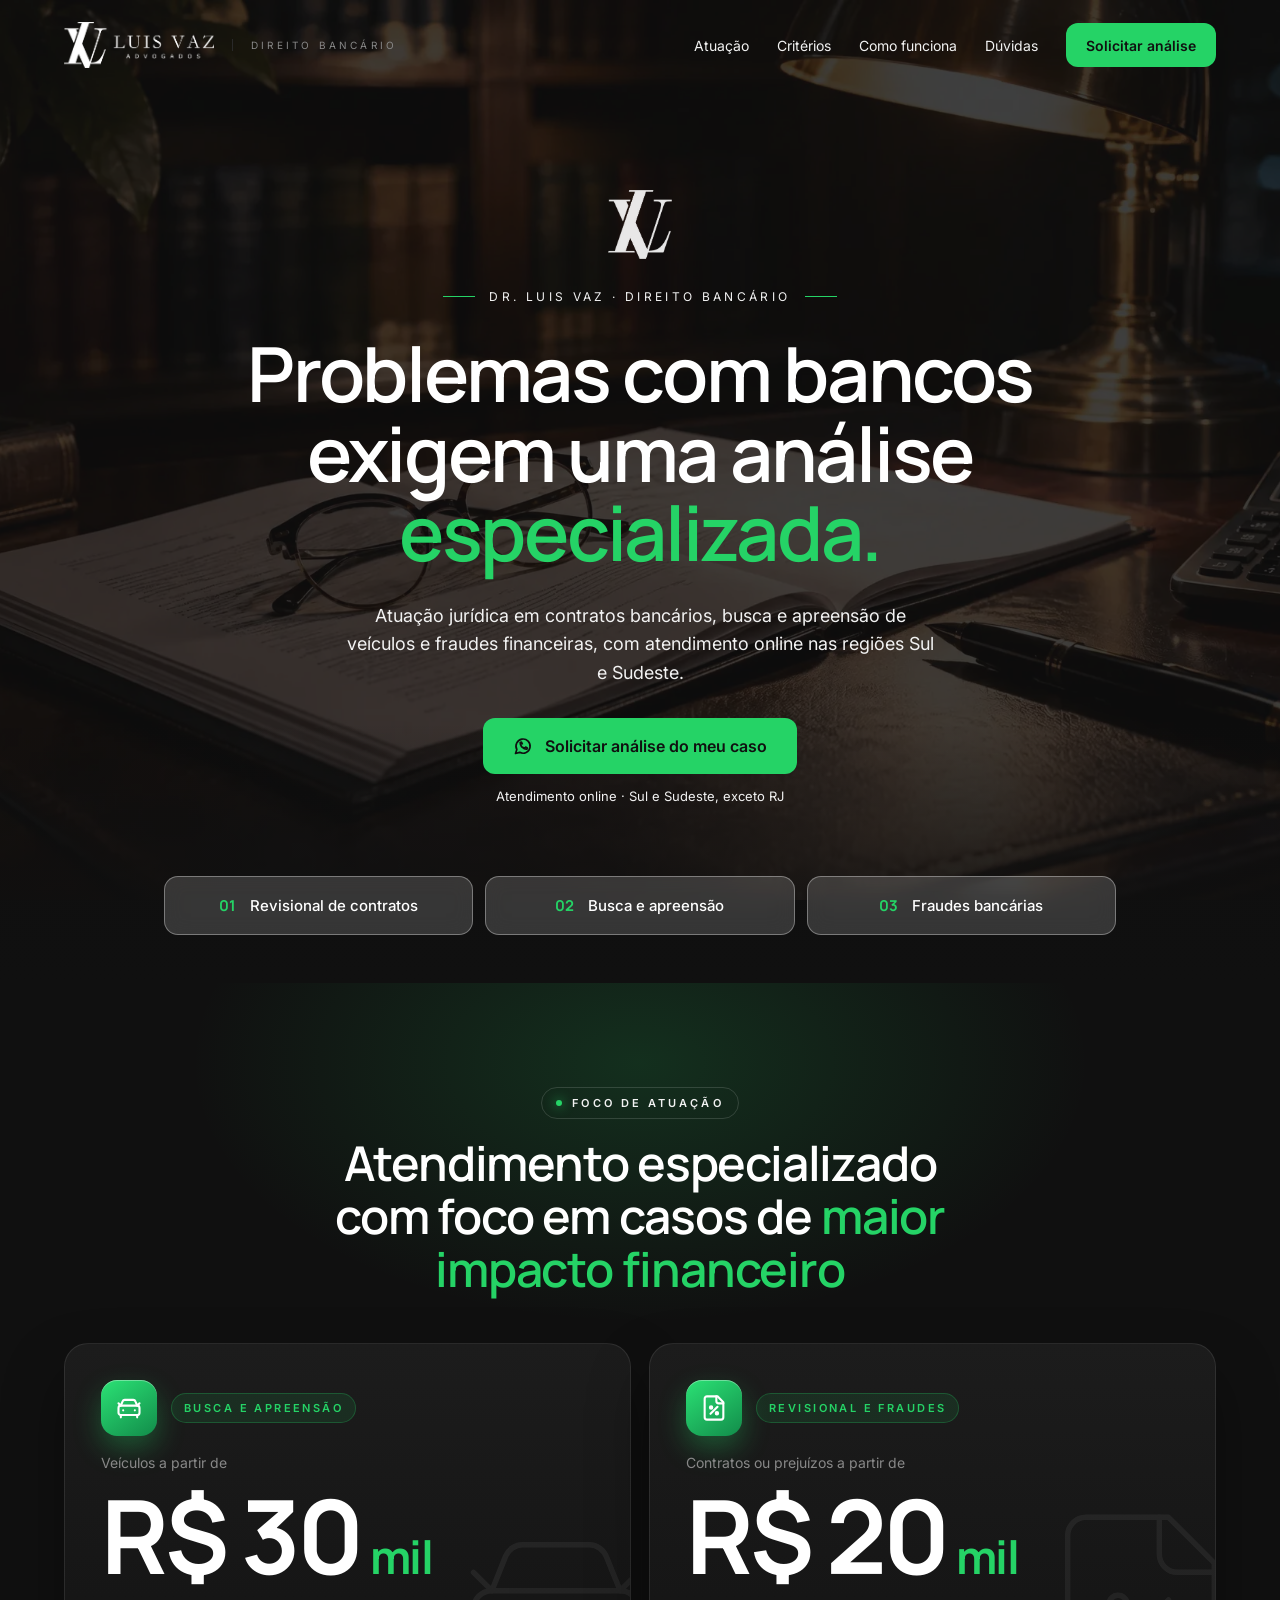
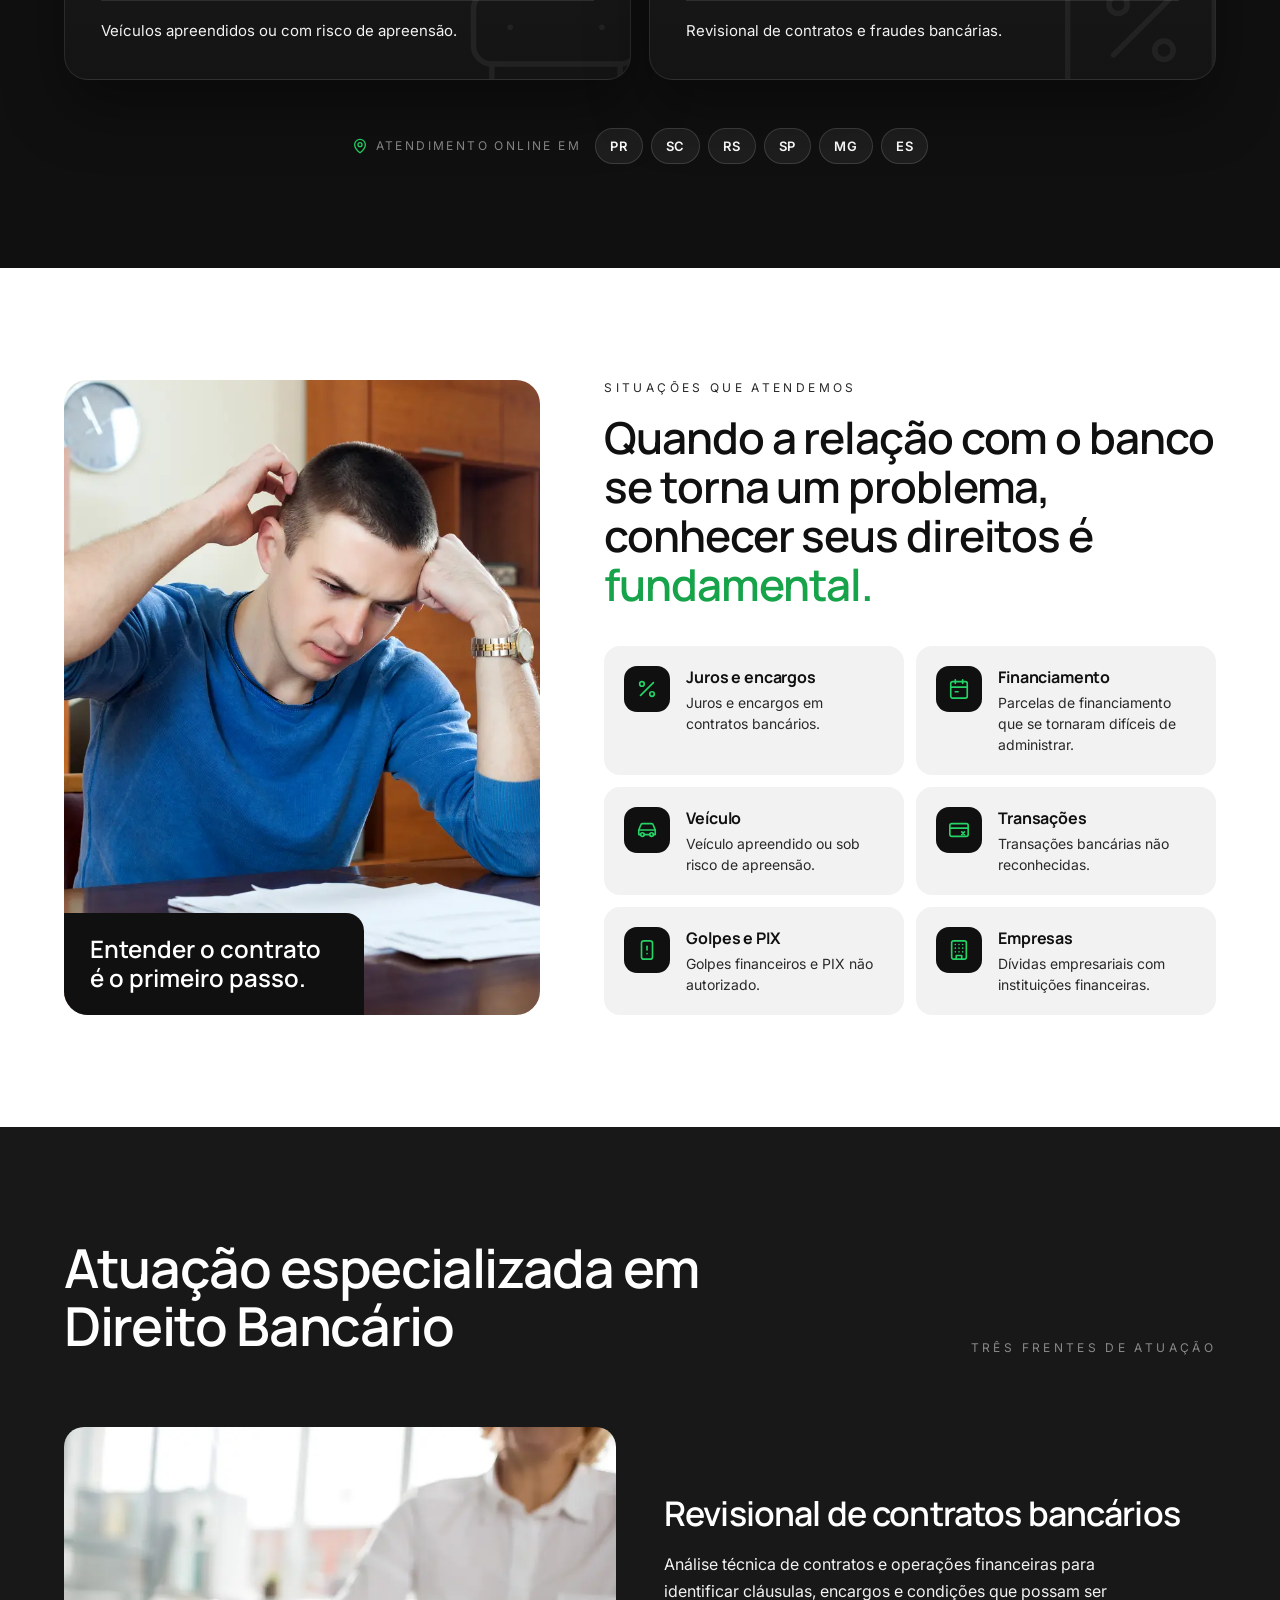
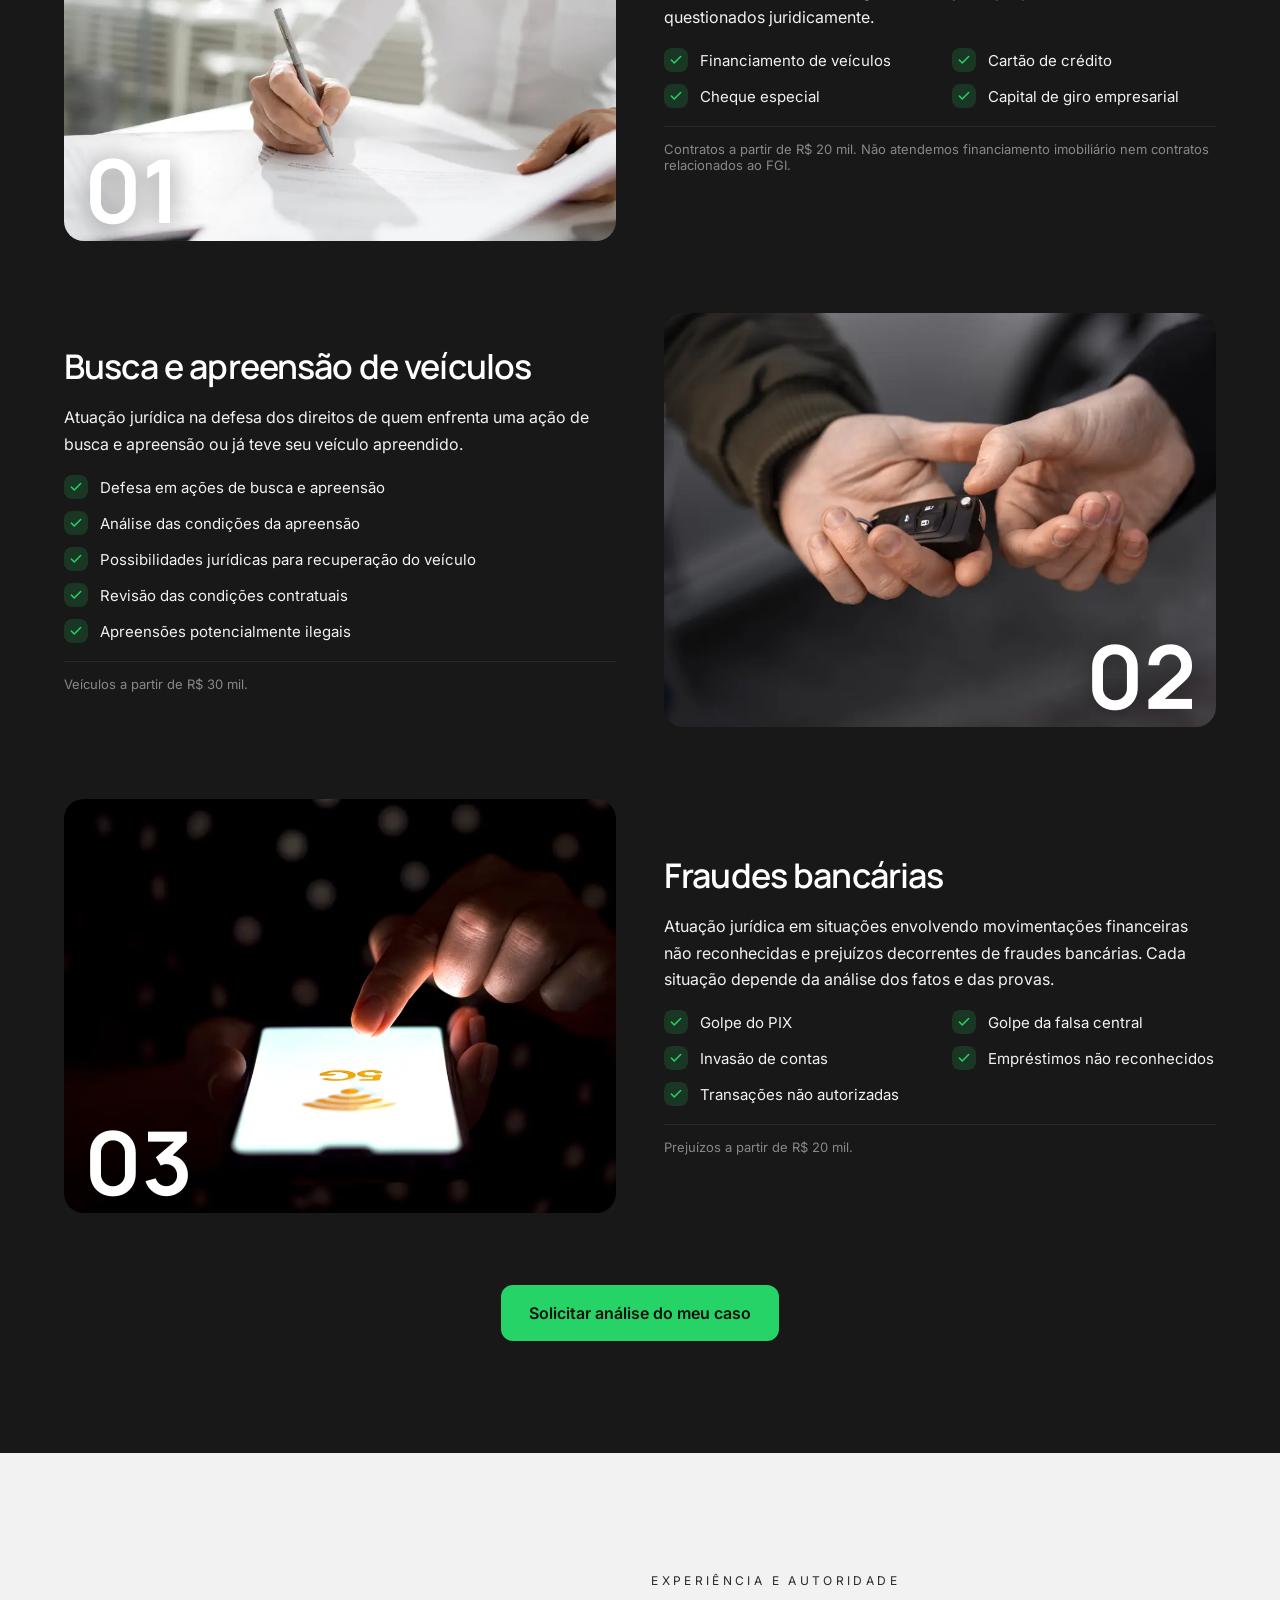
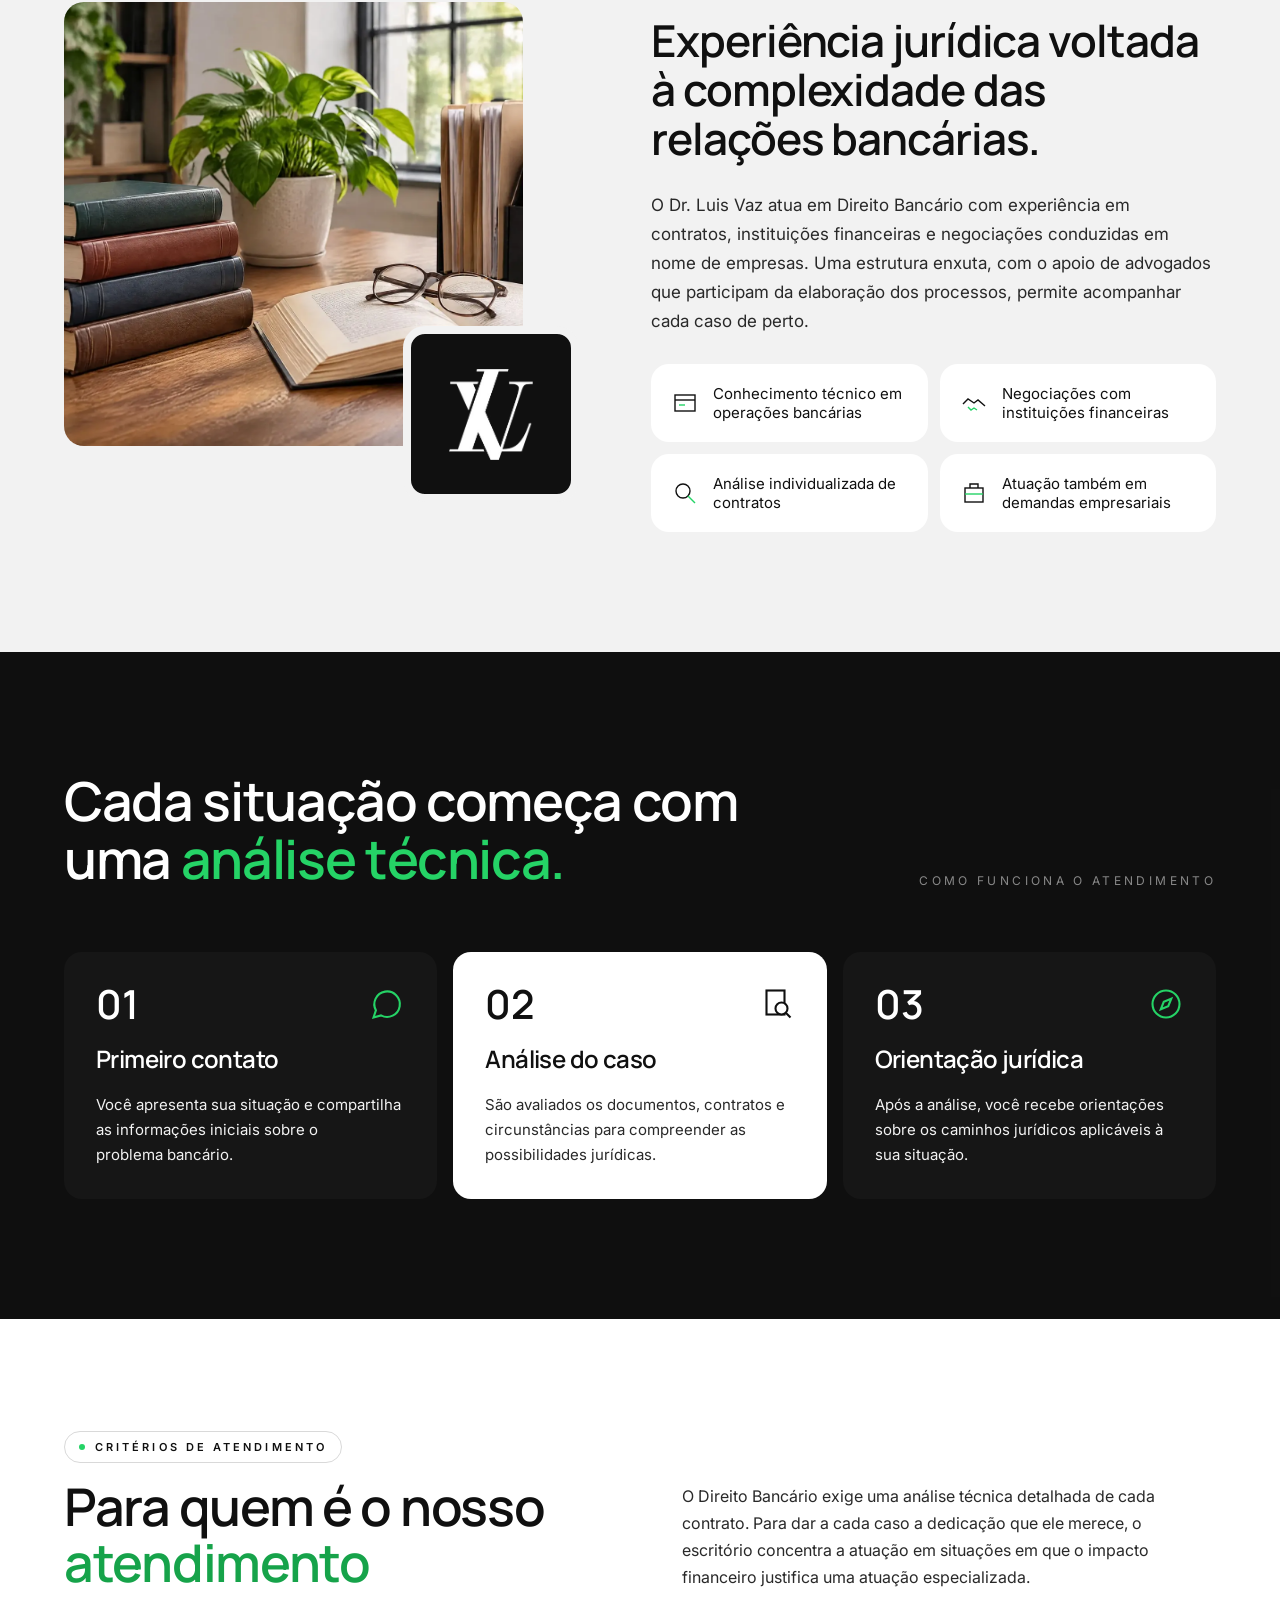
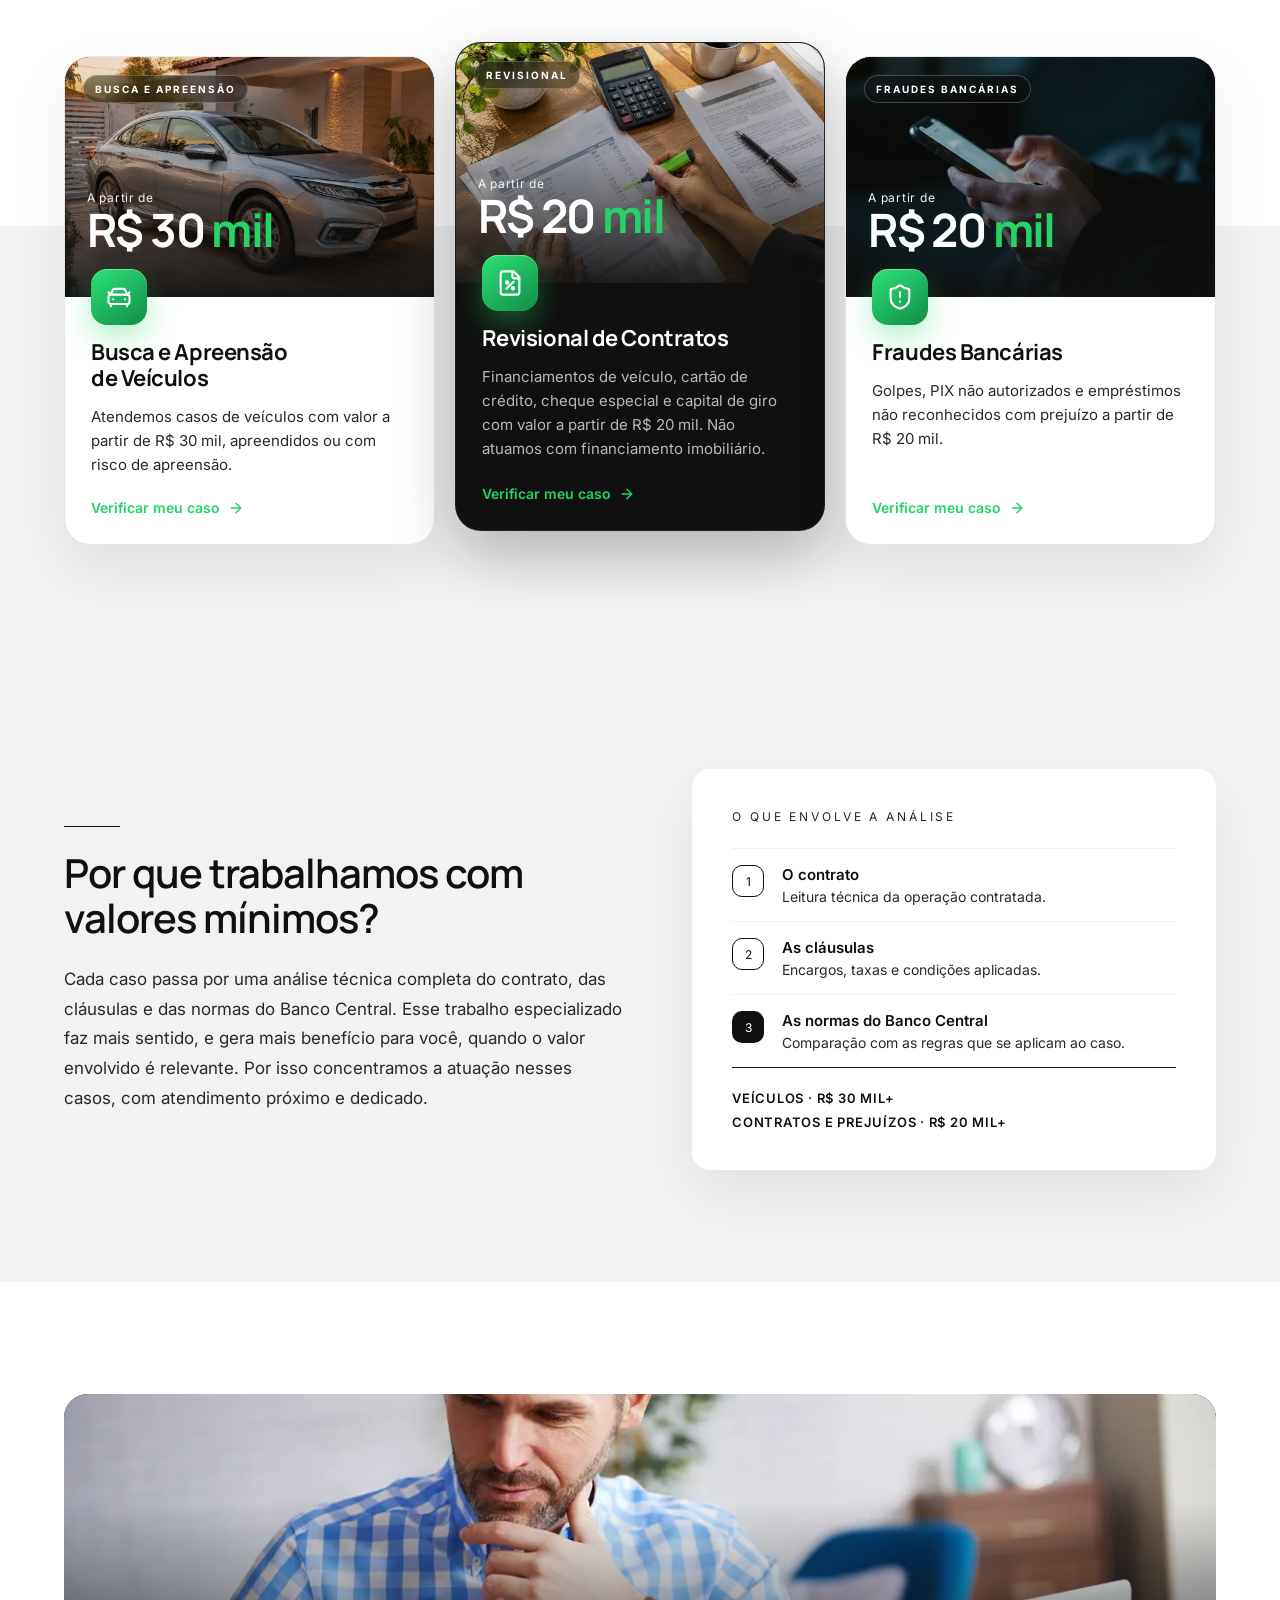
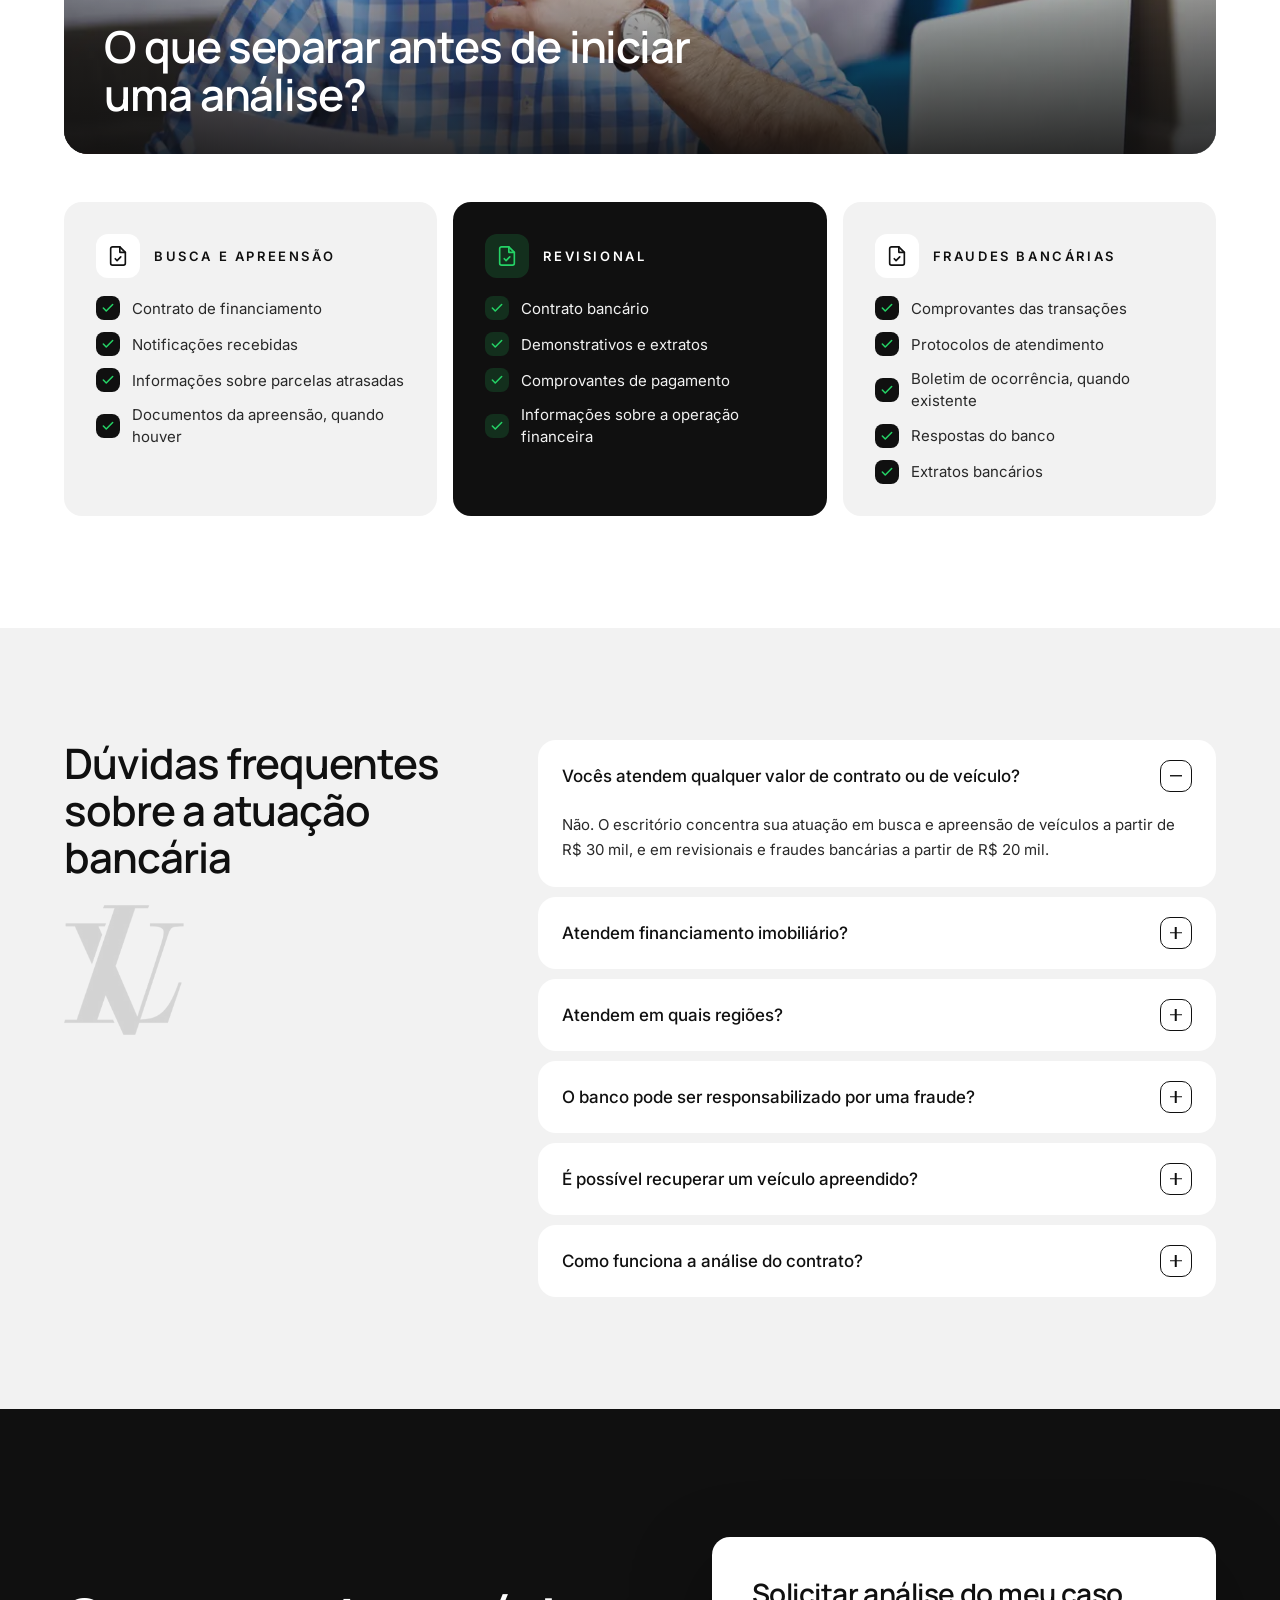
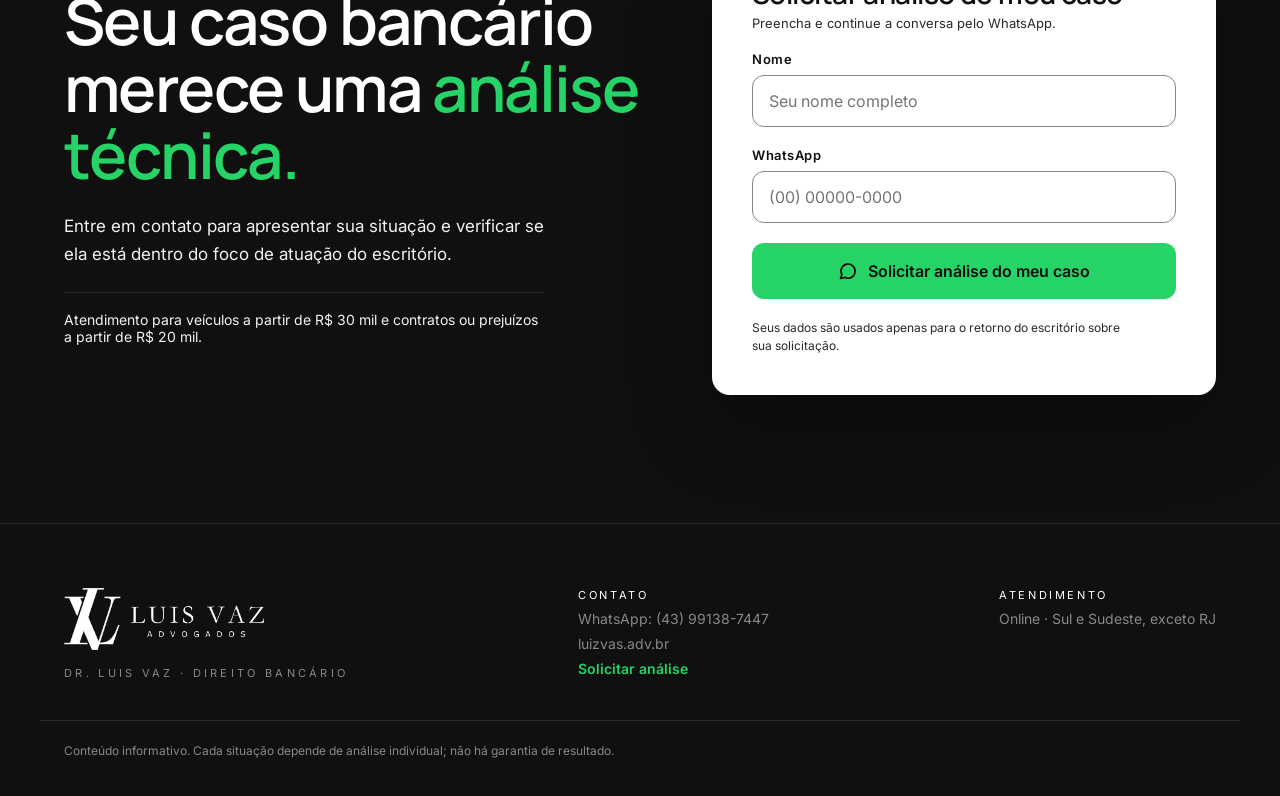
==== commit 5fbba292: "Para quem: fotos próprias nos cards, sem repetir as da seção de áreas Co-Authored-By: Claude Opus 5." ====
--- a/index.html
+++ b/index.html
@@ -281,7 +281,7 @@
     <div style="display:grid; grid-template-columns:repeat(auto-fit, minmax(290px, 1fr)); gap:20px; align-items:stretch">
       <article class="pqc" style="position:relative; border-radius:26px; background:#FFFFFF; border:1px solid #E6E6E6; overflow:hidden; display:flex; flex-direction:column; box-shadow:0 24px 60px rgba(16,16,16,.08);">
         <div class="zoom" style="position:relative; width:100%; height:240px; overflow:hidden; background:#101010">
-          <img decoding="async" width="1000" height="666" src="/assets/img/busca-c.webp" alt="Mãos segurando a chave de um carro" loading="lazy" style="position:absolute; inset:0; width:100%; height:100%; object-fit:cover; display:block">
+          <img decoding="async" width="1024" height="683" src="/assets/img/busca-pq.webp" alt="Carro estacionado na garagem de casa" loading="lazy" style="position:absolute; inset:0; width:100%; height:100%; object-fit:cover; display:block">
           <div aria-hidden="true" style="position:absolute; inset:0; background:linear-gradient(0deg, rgba(16,16,16,.92) 0%, rgba(16,16,16,.25) 55%, rgba(16,16,16,.05) 100%)"></div>
           <span style="position:absolute; left:18px; top:18px; font-size:10px; letter-spacing:.2em; font-weight:700; color:#FFFFFF; background:rgba(16,16,16,.45); backdrop-filter:blur(10px); -webkit-backdrop-filter:blur(10px); border:1px solid rgba(255,255,255,.22); padding:7px 11px; border-radius:999px">BUSCA E APREENSÃO</span>
           <div style="position:absolute; left:22px; right:22px; bottom:44px; display:flex; flex-direction:column; gap:2px; color:#FFFFFF">
@@ -298,7 +298,7 @@
       </article>
       <article class="pqc" style="position:relative; border-radius:26px; background:#101010; border:1px solid rgba(255,255,255,.08); overflow:hidden; display:flex; flex-direction:column; box-shadow:0 24px 60px rgba(16,16,16,.28); transform:translateY(-14px);">
         <div class="zoom" style="position:relative; width:100%; height:240px; overflow:hidden; background:#101010">
-          <img decoding="async" width="1000" height="666" src="/assets/img/revisional-c.webp" alt="Pessoa assinando um contrato" loading="lazy" style="position:absolute; inset:0; width:100%; height:100%; object-fit:cover; display:block">
+          <img decoding="async" width="1024" height="683" src="/assets/img/revisional-pq.webp" alt="Pessoa marcando valores em um extrato bancário" loading="lazy" style="position:absolute; inset:0; width:100%; height:100%; object-fit:cover; display:block">
           <div aria-hidden="true" style="position:absolute; inset:0; background:linear-gradient(0deg, rgba(16,16,16,.92) 0%, rgba(16,16,16,.25) 55%, rgba(16,16,16,.05) 100%)"></div>
           <span style="position:absolute; left:18px; top:18px; font-size:10px; letter-spacing:.2em; font-weight:700; color:#FFFFFF; background:rgba(16,16,16,.45); backdrop-filter:blur(10px); -webkit-backdrop-filter:blur(10px); border:1px solid rgba(255,255,255,.22); padding:7px 11px; border-radius:999px">REVISIONAL</span>
           <div style="position:absolute; left:22px; right:22px; bottom:44px; display:flex; flex-direction:column; gap:2px; color:#FFFFFF">
@@ -315,7 +315,7 @@
       </article>
       <article class="pqc" style="position:relative; border-radius:26px; background:#FFFFFF; border:1px solid #E6E6E6; overflow:hidden; display:flex; flex-direction:column; box-shadow:0 24px 60px rgba(16,16,16,.08);">
         <div class="zoom" style="position:relative; width:100%; height:240px; overflow:hidden; background:#101010">
-          <img decoding="async" width="1000" height="750" src="/assets/img/fraude-c.webp" alt="Dedo tocando a tela de um celular" loading="lazy" style="position:absolute; inset:0; width:100%; height:100%; object-fit:cover; display:block">
+          <img decoding="async" width="644" height="425" src="/assets/img/fraude-pq.webp" alt="Pessoa olhando o celular" loading="lazy" style="position:absolute; inset:0; width:100%; height:100%; object-fit:cover; display:block">
           <div aria-hidden="true" style="position:absolute; inset:0; background:linear-gradient(0deg, rgba(16,16,16,.92) 0%, rgba(16,16,16,.25) 55%, rgba(16,16,16,.05) 100%)"></div>
           <span style="position:absolute; left:18px; top:18px; font-size:10px; letter-spacing:.2em; font-weight:700; color:#FFFFFF; background:rgba(16,16,16,.45); backdrop-filter:blur(10px); -webkit-backdrop-filter:blur(10px); border:1px solid rgba(255,255,255,.22); padding:7px 11px; border-radius:999px">FRAUDES BANCÁRIAS</span>
           <div style="position:absolute; left:22px; right:22px; bottom:44px; display:flex; flex-direction:column; gap:2px; color:#FFFFFF">
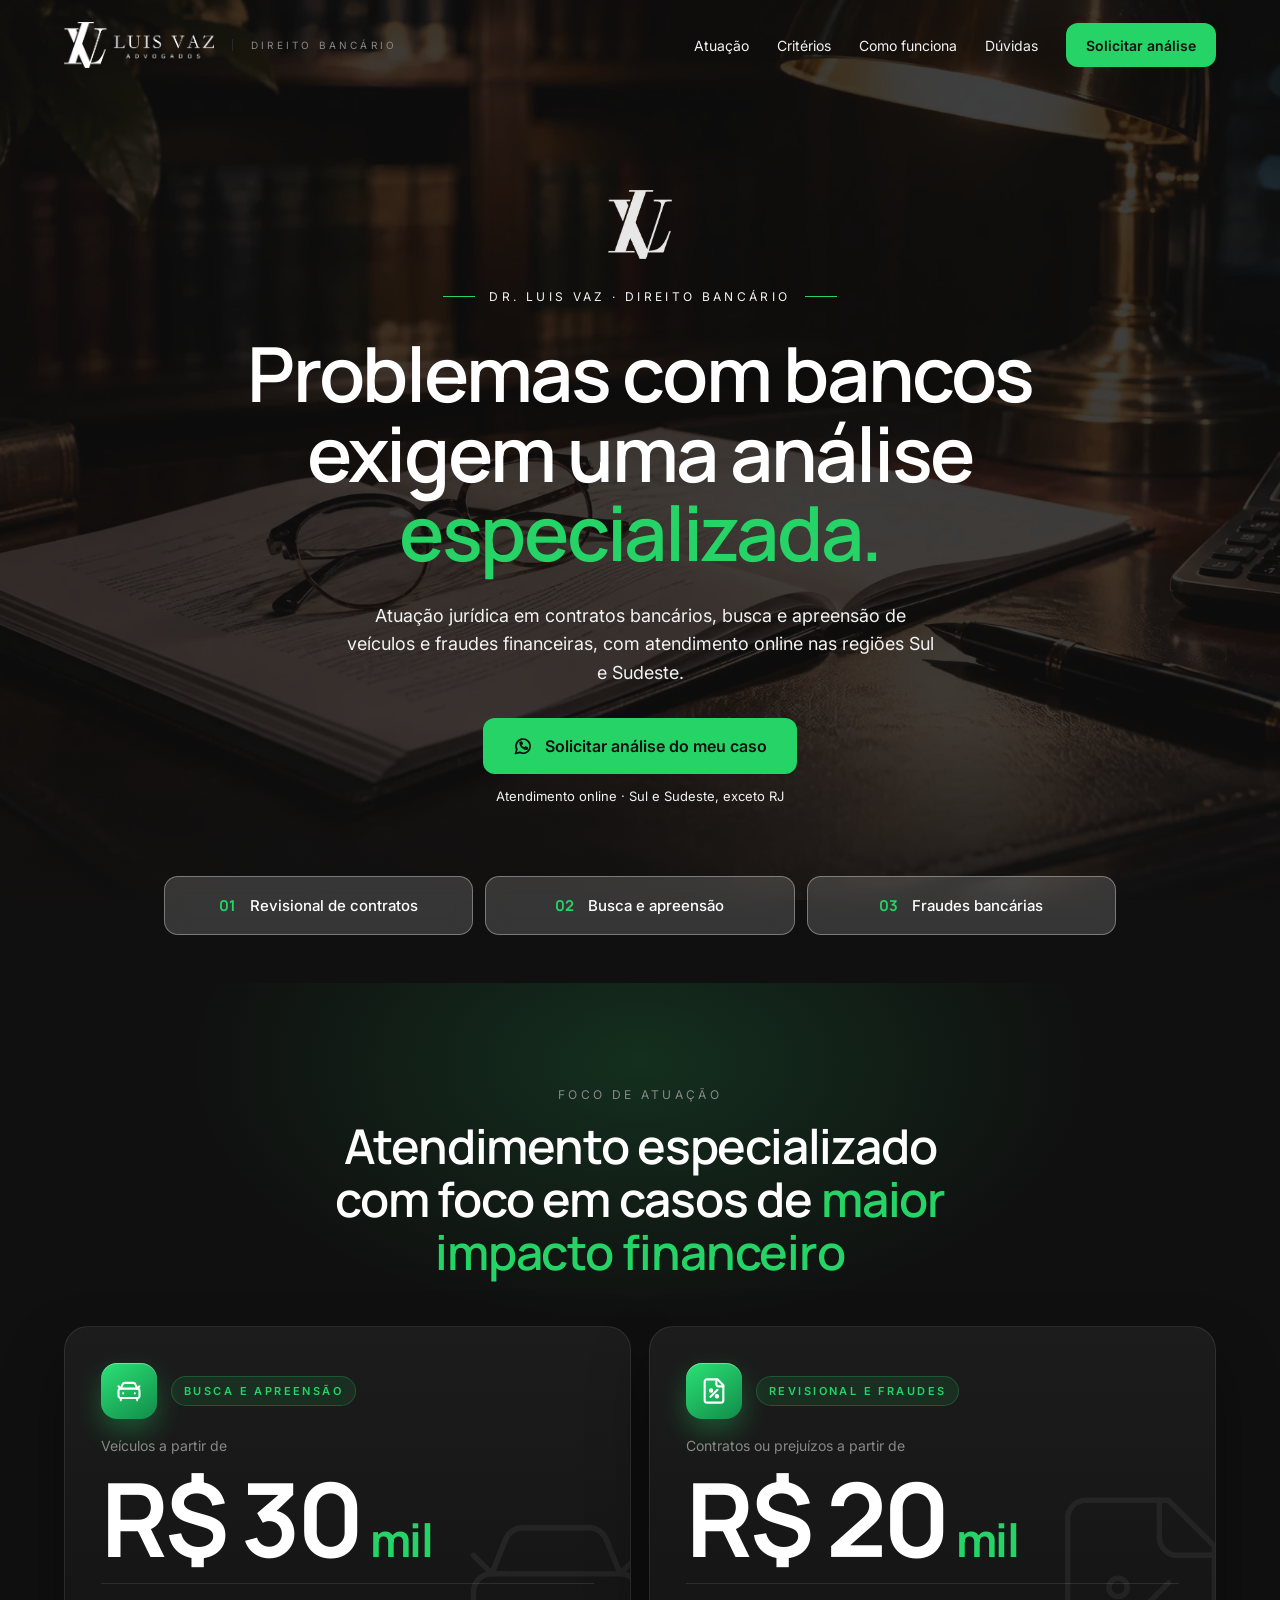
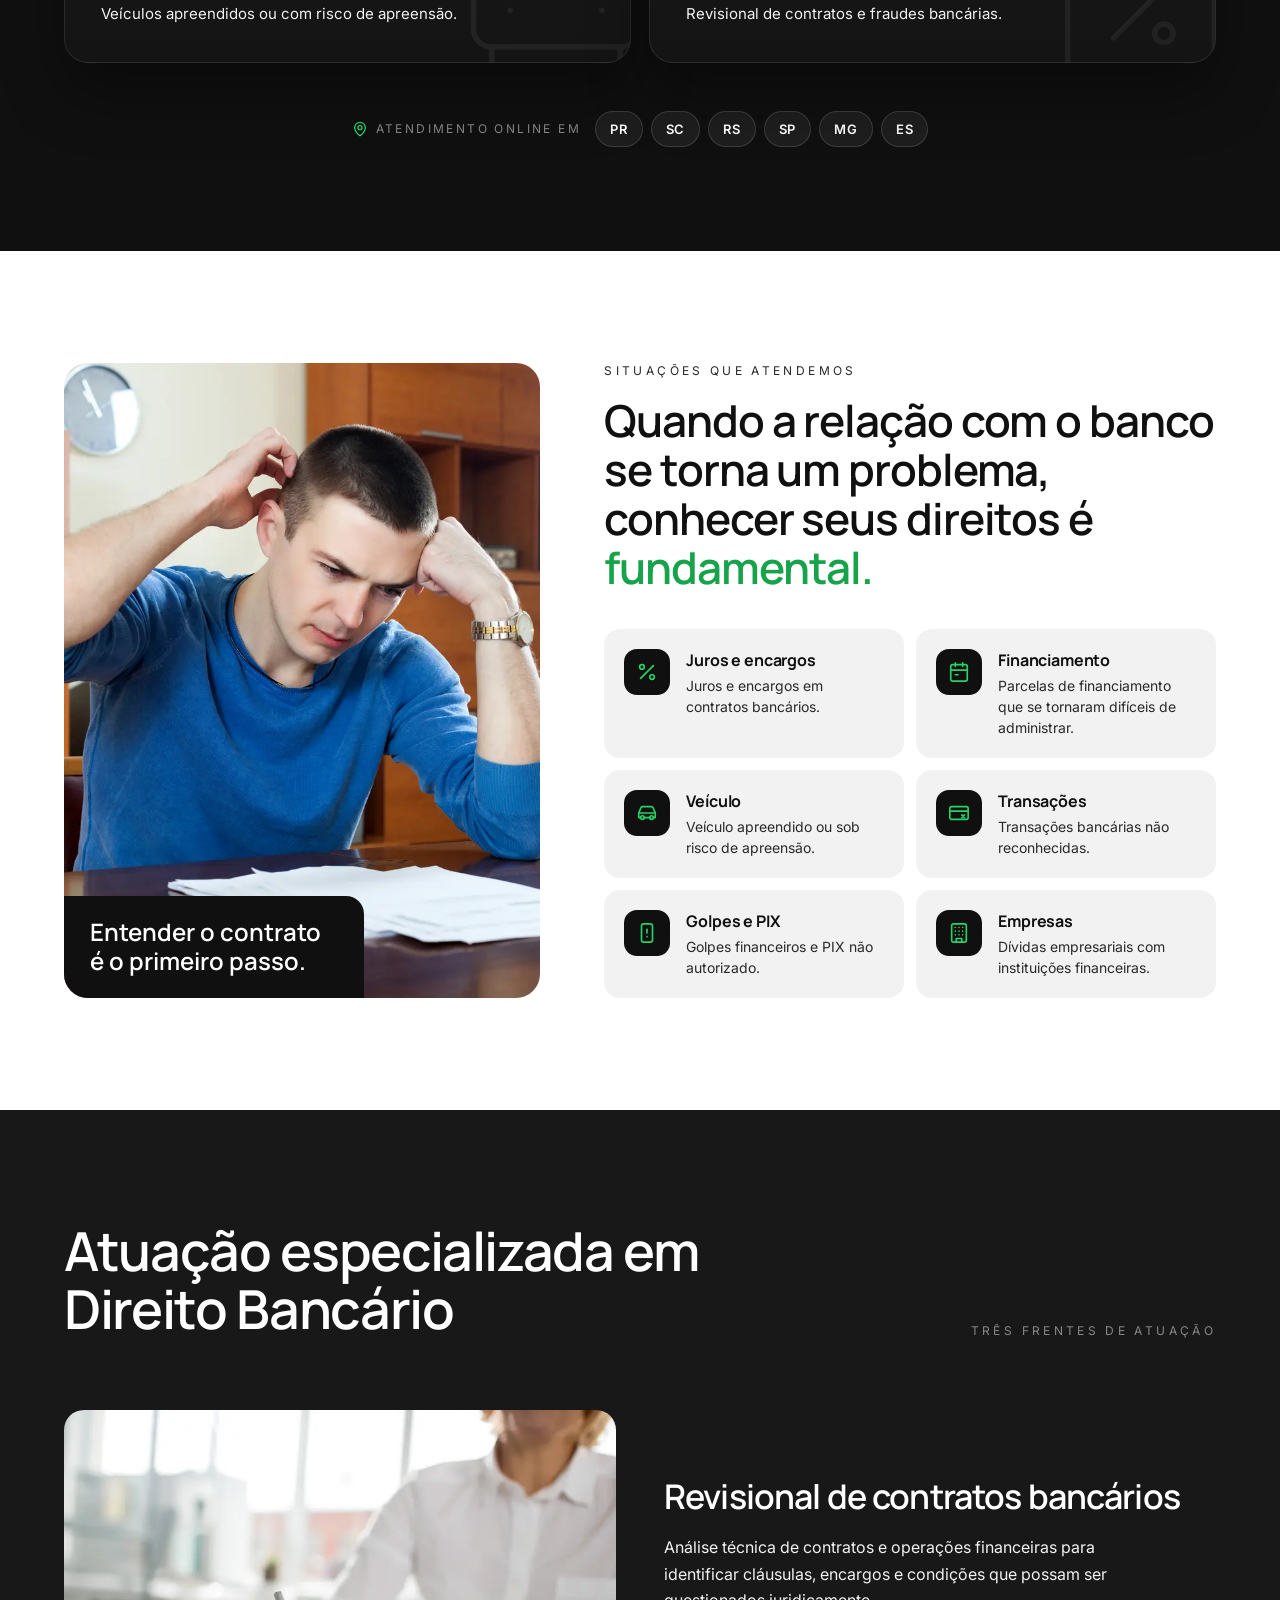
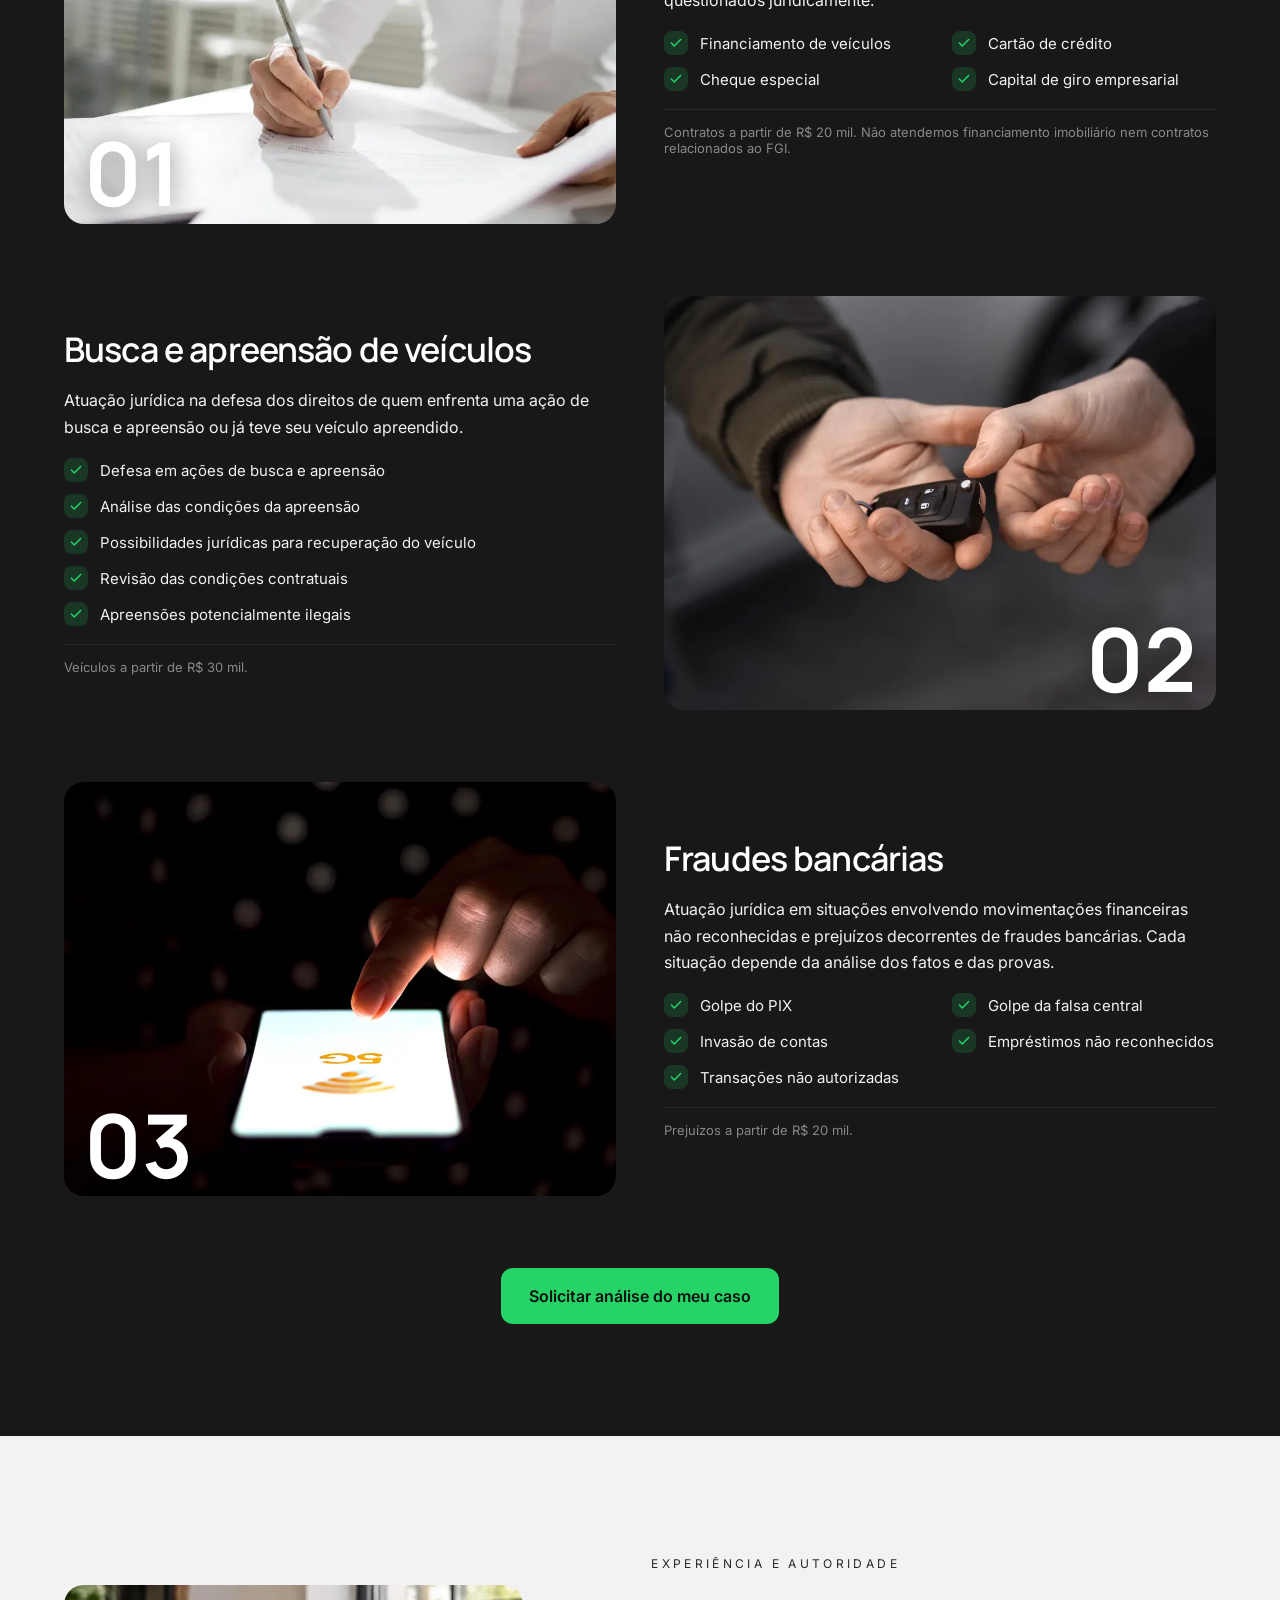
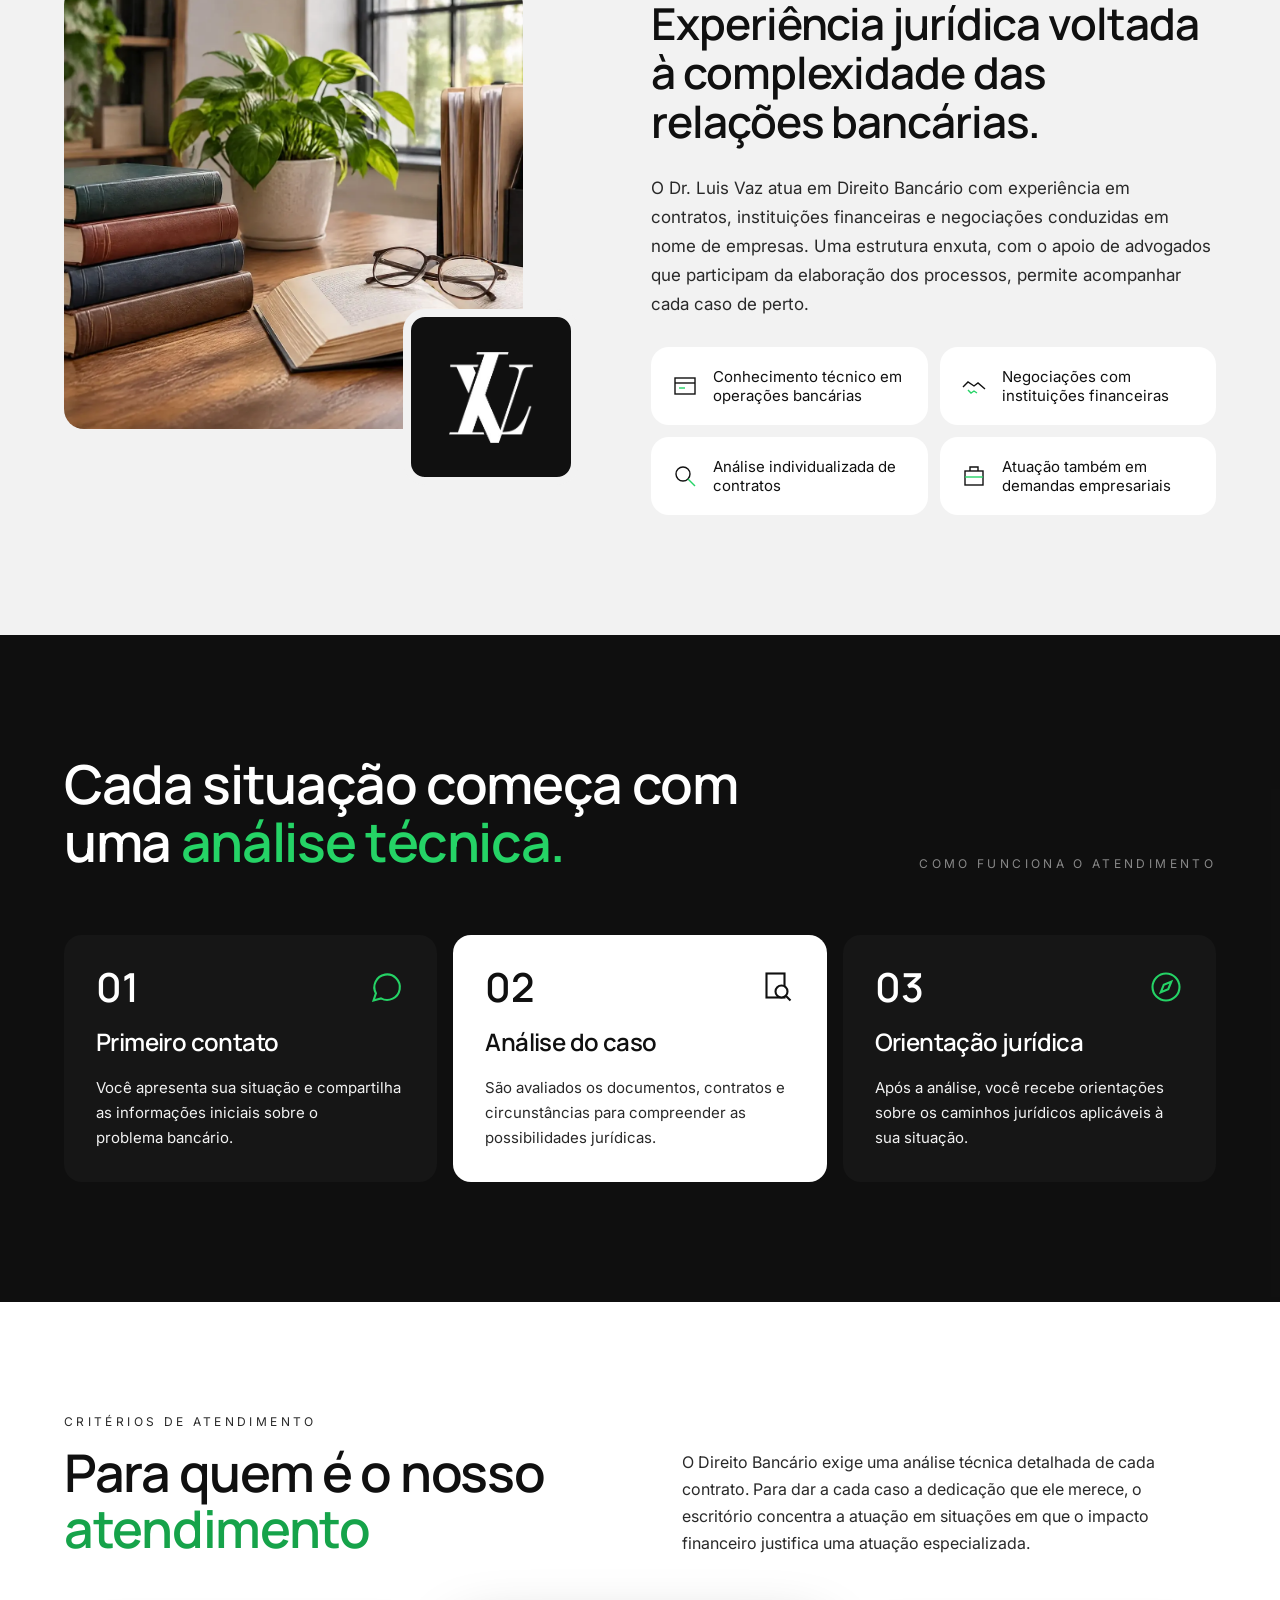
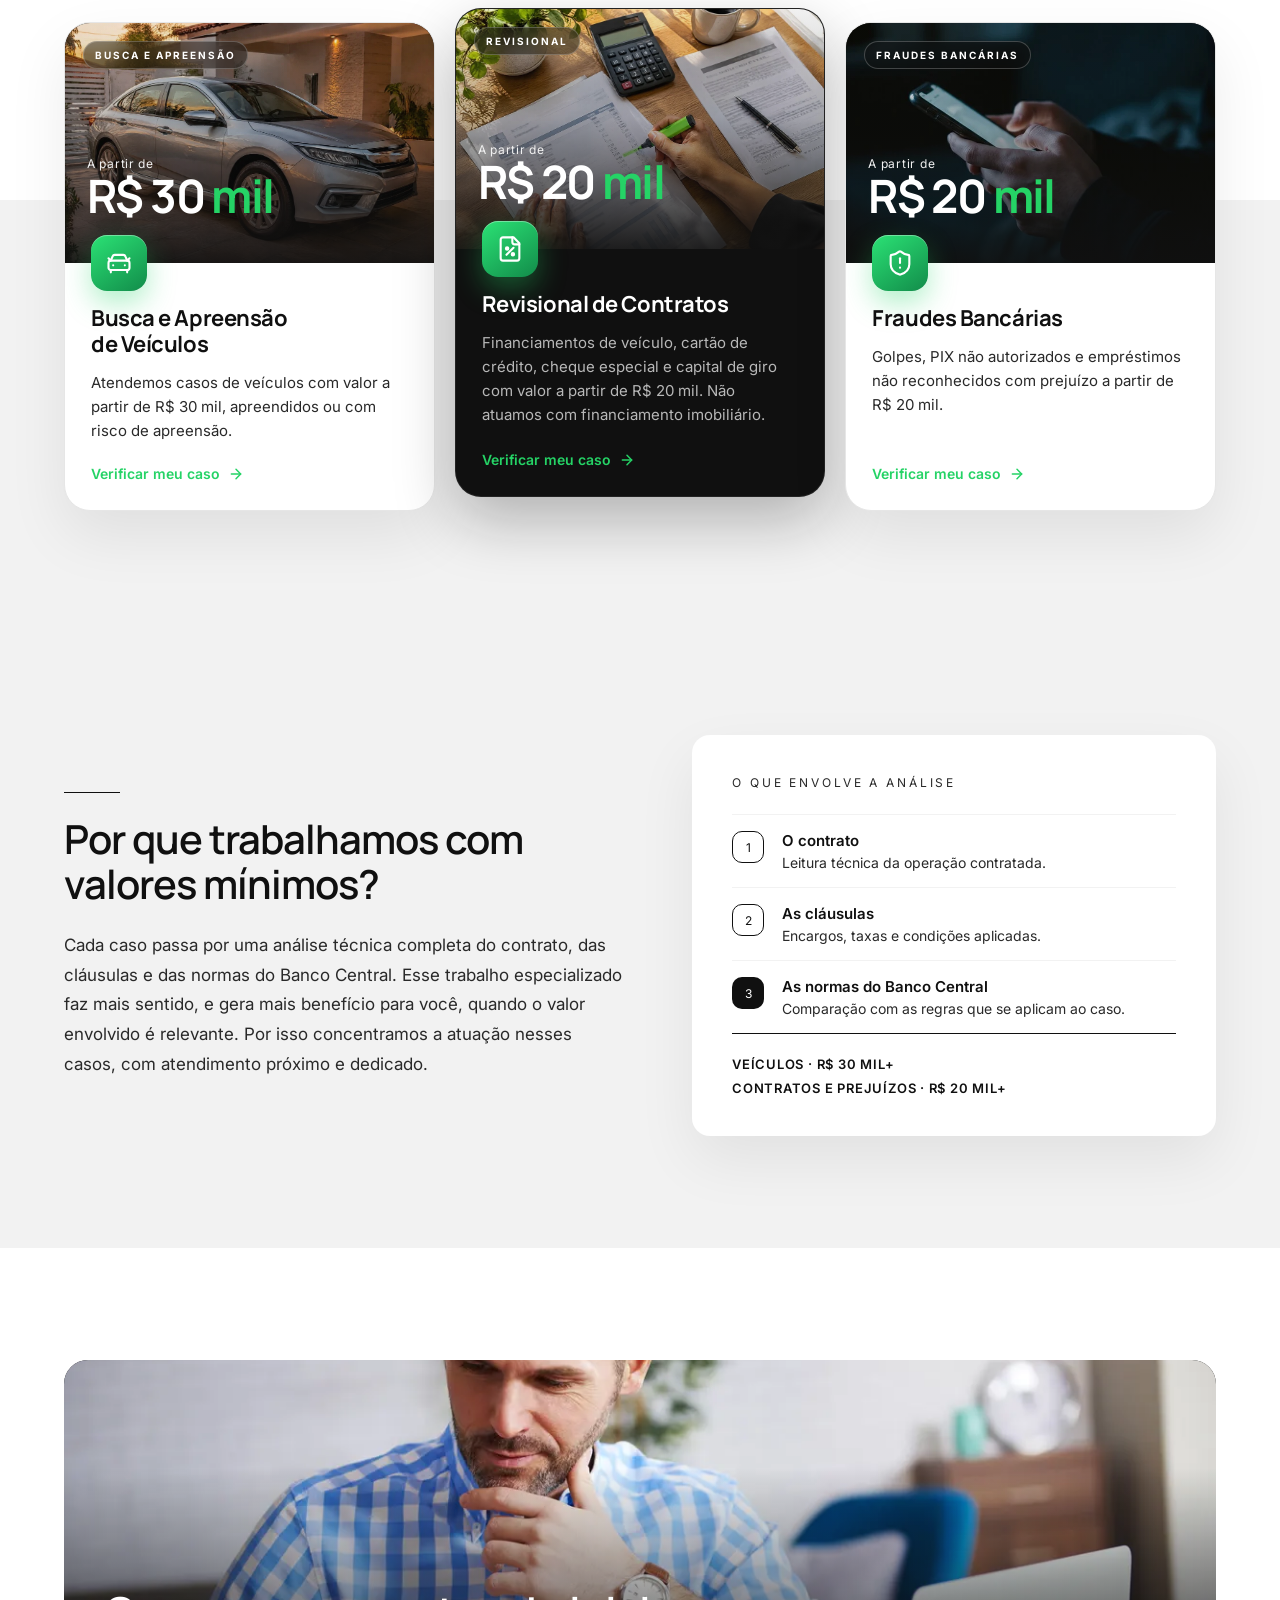
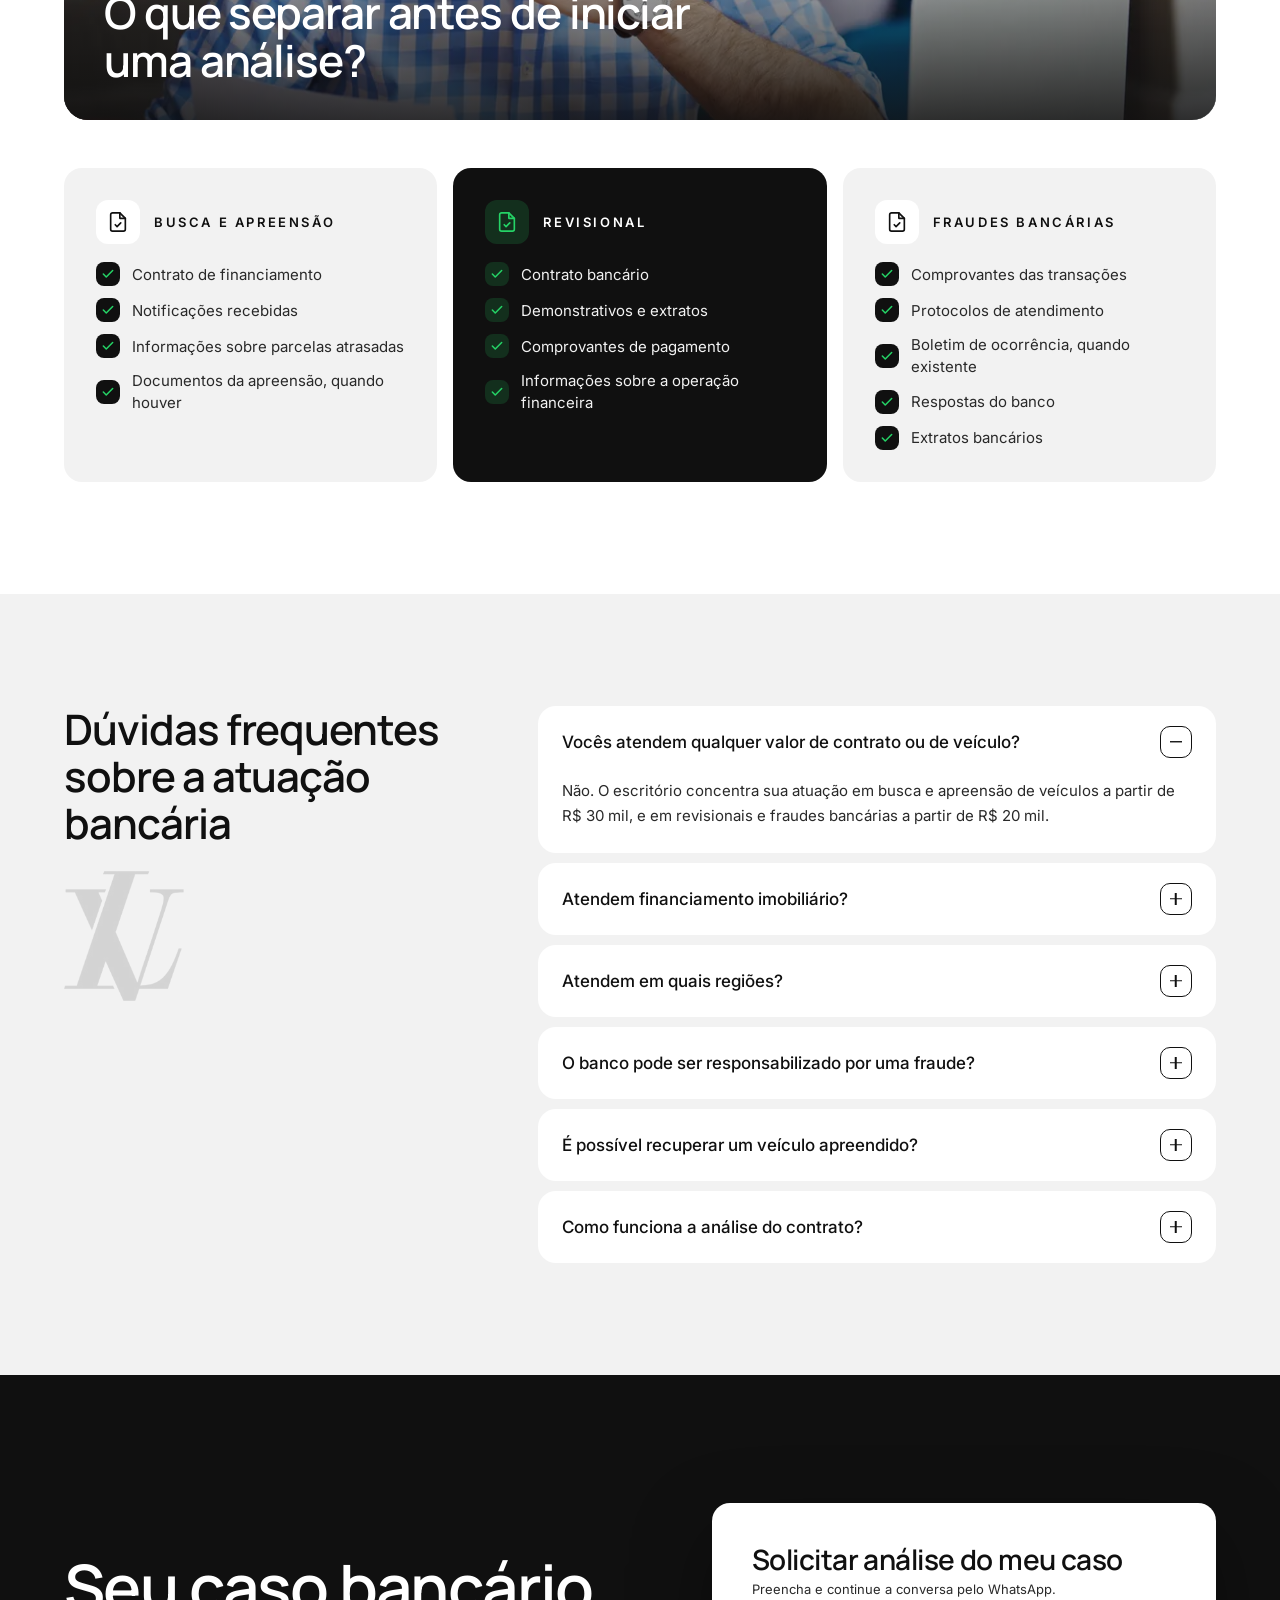
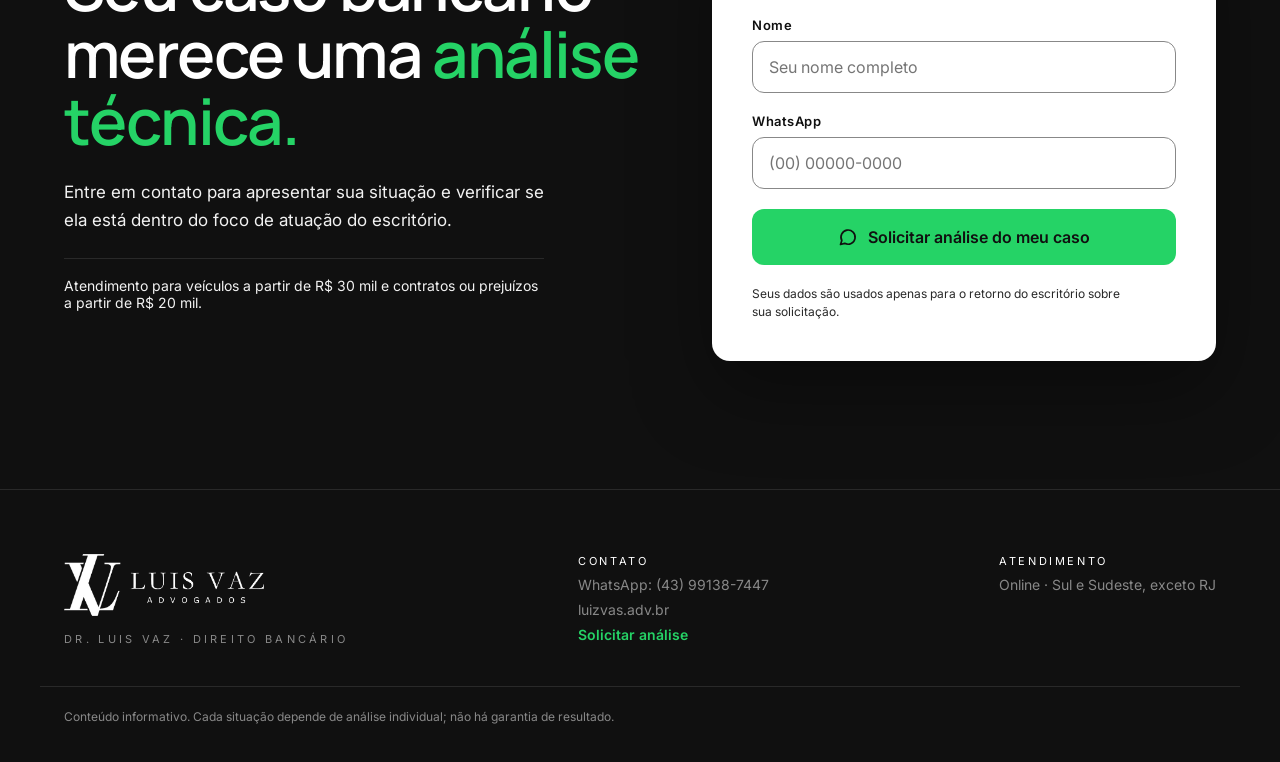
==== commit 8bbc59f9: "Rótulos de seção no mesmo estilo do resto da página Co-Authored-By: Claude Opus 5.5 <noreply@anthrop" ====
--- a/index.html
+++ b/index.html
@@ -82,7 +82,7 @@
   <div aria-hidden="true" style="position:absolute; left:50%; top:-180px; width:900px; height:520px; transform:translateX(-50%); background:radial-gradient(closest-side, rgba(37,211,102,.16), rgba(37,211,102,0)); pointer-events:none"></div>
   <div class="m-pad" style="position:relative; max-width:1200px; margin:0 auto; padding:104px 24px; display:flex; flex-direction:column; gap:48px; align-items:center">
     <div style="display:flex; flex-direction:column; gap:18px; align-items:center; text-align:center; max-width:780px">
-      <span style="display:inline-flex; align-items:center; gap:10px; font-size:11px; letter-spacing:.28em; font-weight:600; color:#F2F2F2; border:1px solid rgba(255,255,255,.14); padding:8px 14px; border-radius:999px"><span style="width:6px; height:6px; border-radius:50%; background:#25D366; box-shadow:0 0 12px #25D366"></span>FOCO DE ATUAÇÃO</span>
+      <span style="font-size:12px; letter-spacing:.28em; color:#888888">FOCO DE ATUAÇÃO</span>
       <h2 style="margin:0; font-family:Manrope, sans-serif; font-weight:600; letter-spacing:-.025em; font-size:clamp(30px, 4vw, 48px); line-height:1.1">Atendimento especializado com foco em casos de <em style="color:#25D366; font-style:normal">maior impacto financeiro</em></h2>
     </div>
     <div style="width:100%; display:grid; grid-template-columns:repeat(auto-fit, minmax(300px, 1fr)); gap:18px">
@@ -273,7 +273,7 @@
   <div class="m-pad" style="position:relative; max-width:1200px; margin:0 auto; padding:112px 24px; display:flex; flex-direction:column; gap:64px">
     <div style="display:flex; flex-wrap:wrap; gap:24px 64px; justify-content:space-between; align-items:flex-end">
       <div style="flex:1 1 420px; display:flex; flex-direction:column; gap:16px">
-        <span style="display:inline-flex; align-self:flex-start; align-items:center; gap:10px; font-size:11px; letter-spacing:.28em; font-weight:600; color:#101010; border:1px solid #D9D9D9; padding:8px 14px; border-radius:999px"><span style="width:6px; height:6px; border-radius:50%; background:#25D366"></span>CRITÉRIOS DE ATENDIMENTO</span>
+        <span style="font-size:12px; letter-spacing:.28em; color:#292929">CRITÉRIOS DE ATENDIMENTO</span>
         <h2 style="margin:0; font-family:Manrope, sans-serif; font-weight:600; letter-spacing:-.025em; font-size:clamp(32px, 4.2vw, 52px); line-height:1.08">Para quem é o nosso <em style="color:#16A34A; font-style:normal">atendimento</em></h2>
       </div>
       <p style="margin:0; flex:1 1 400px; font-size:16px; line-height:1.7; color:#292929">O Direito Bancário exige uma análise técnica detalhada de cada contrato. Para dar a cada caso a dedicação que ele merece, o escritório concentra a atuação em situações em que o impacto financeiro justifica uma atuação especializada.</p>
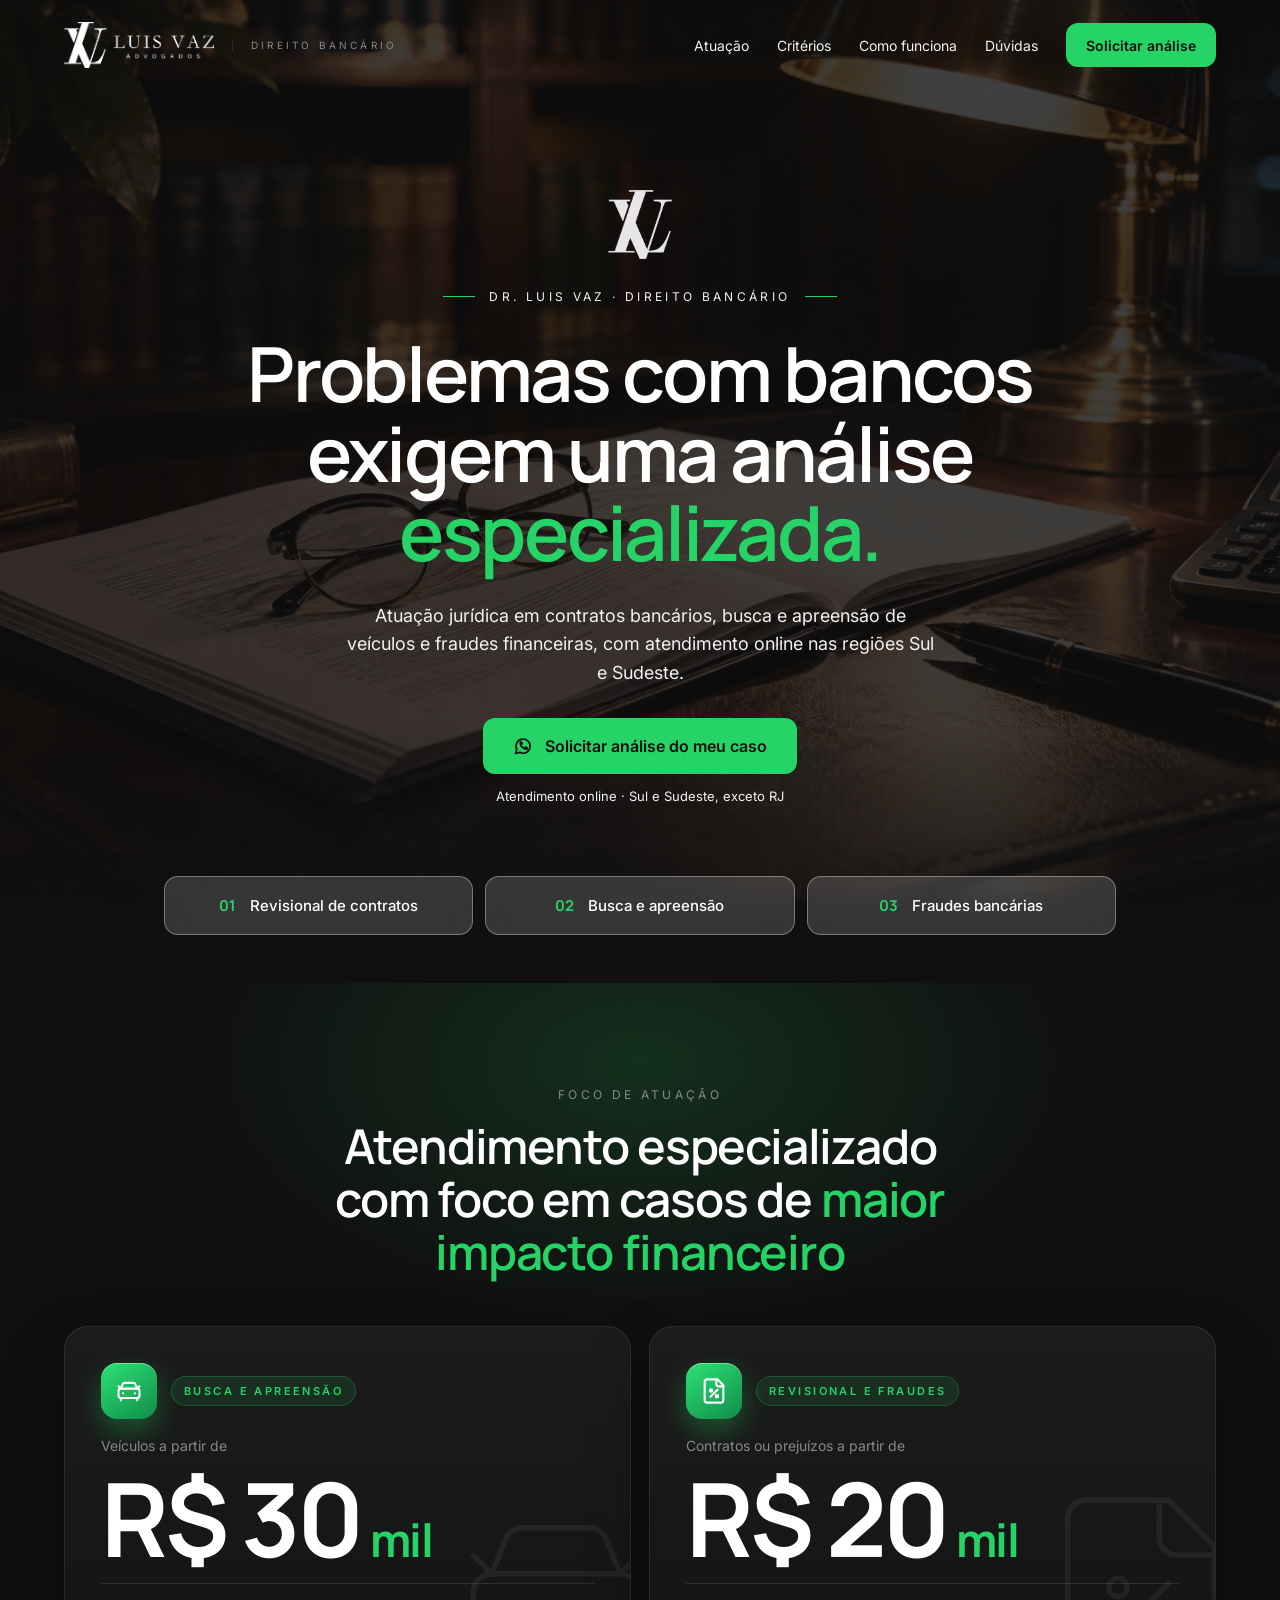
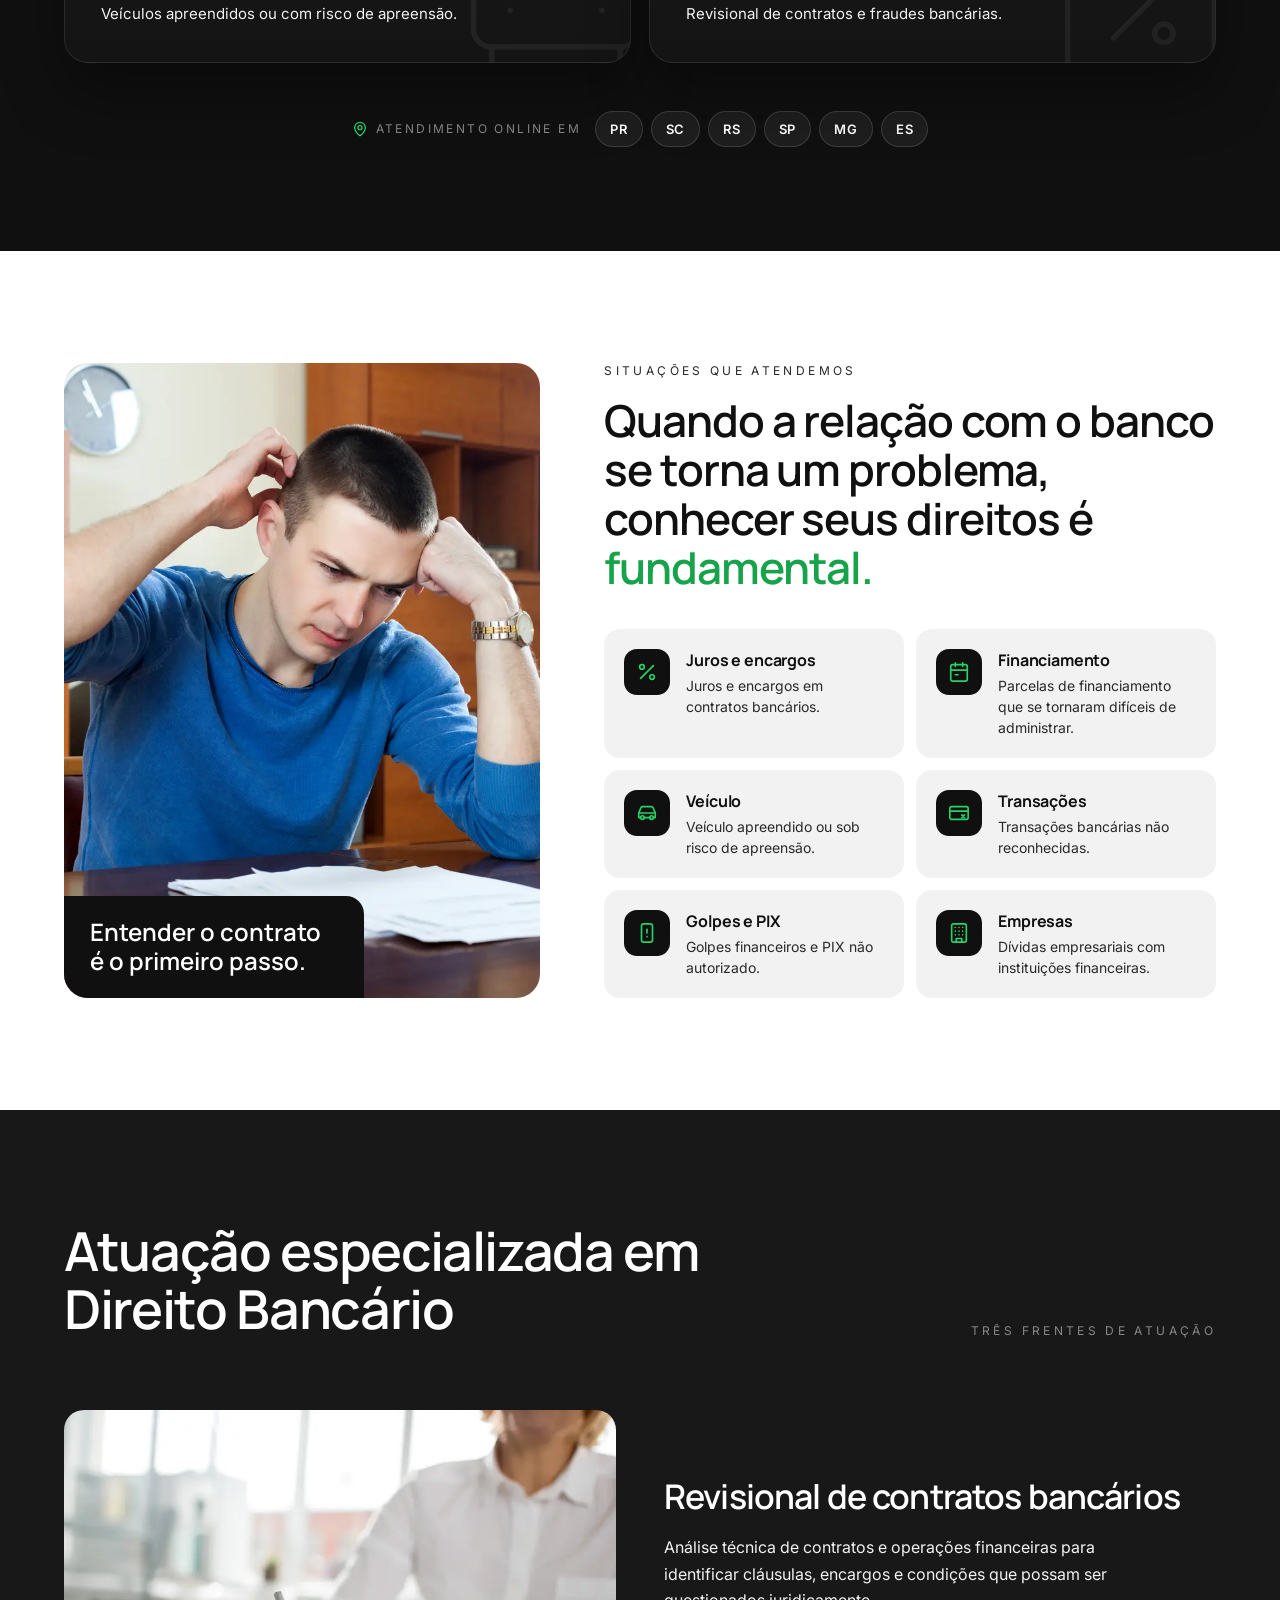
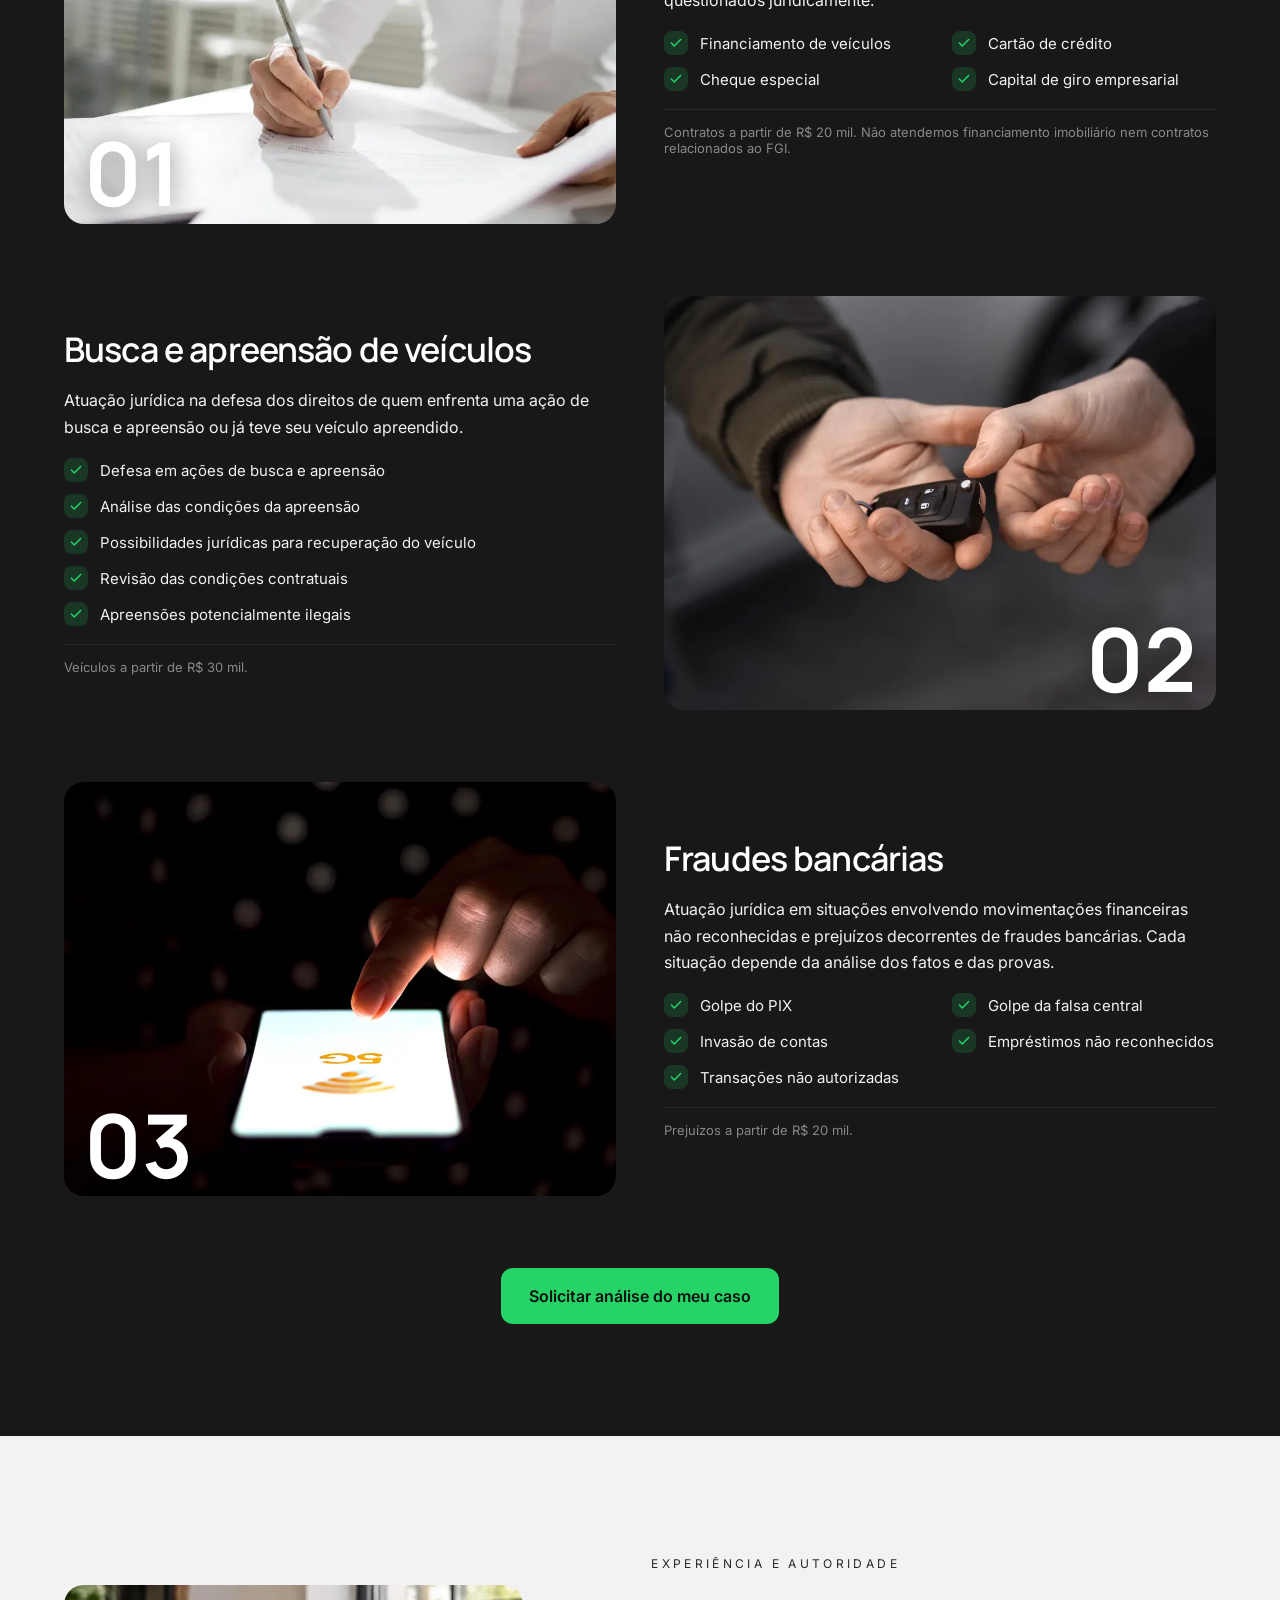
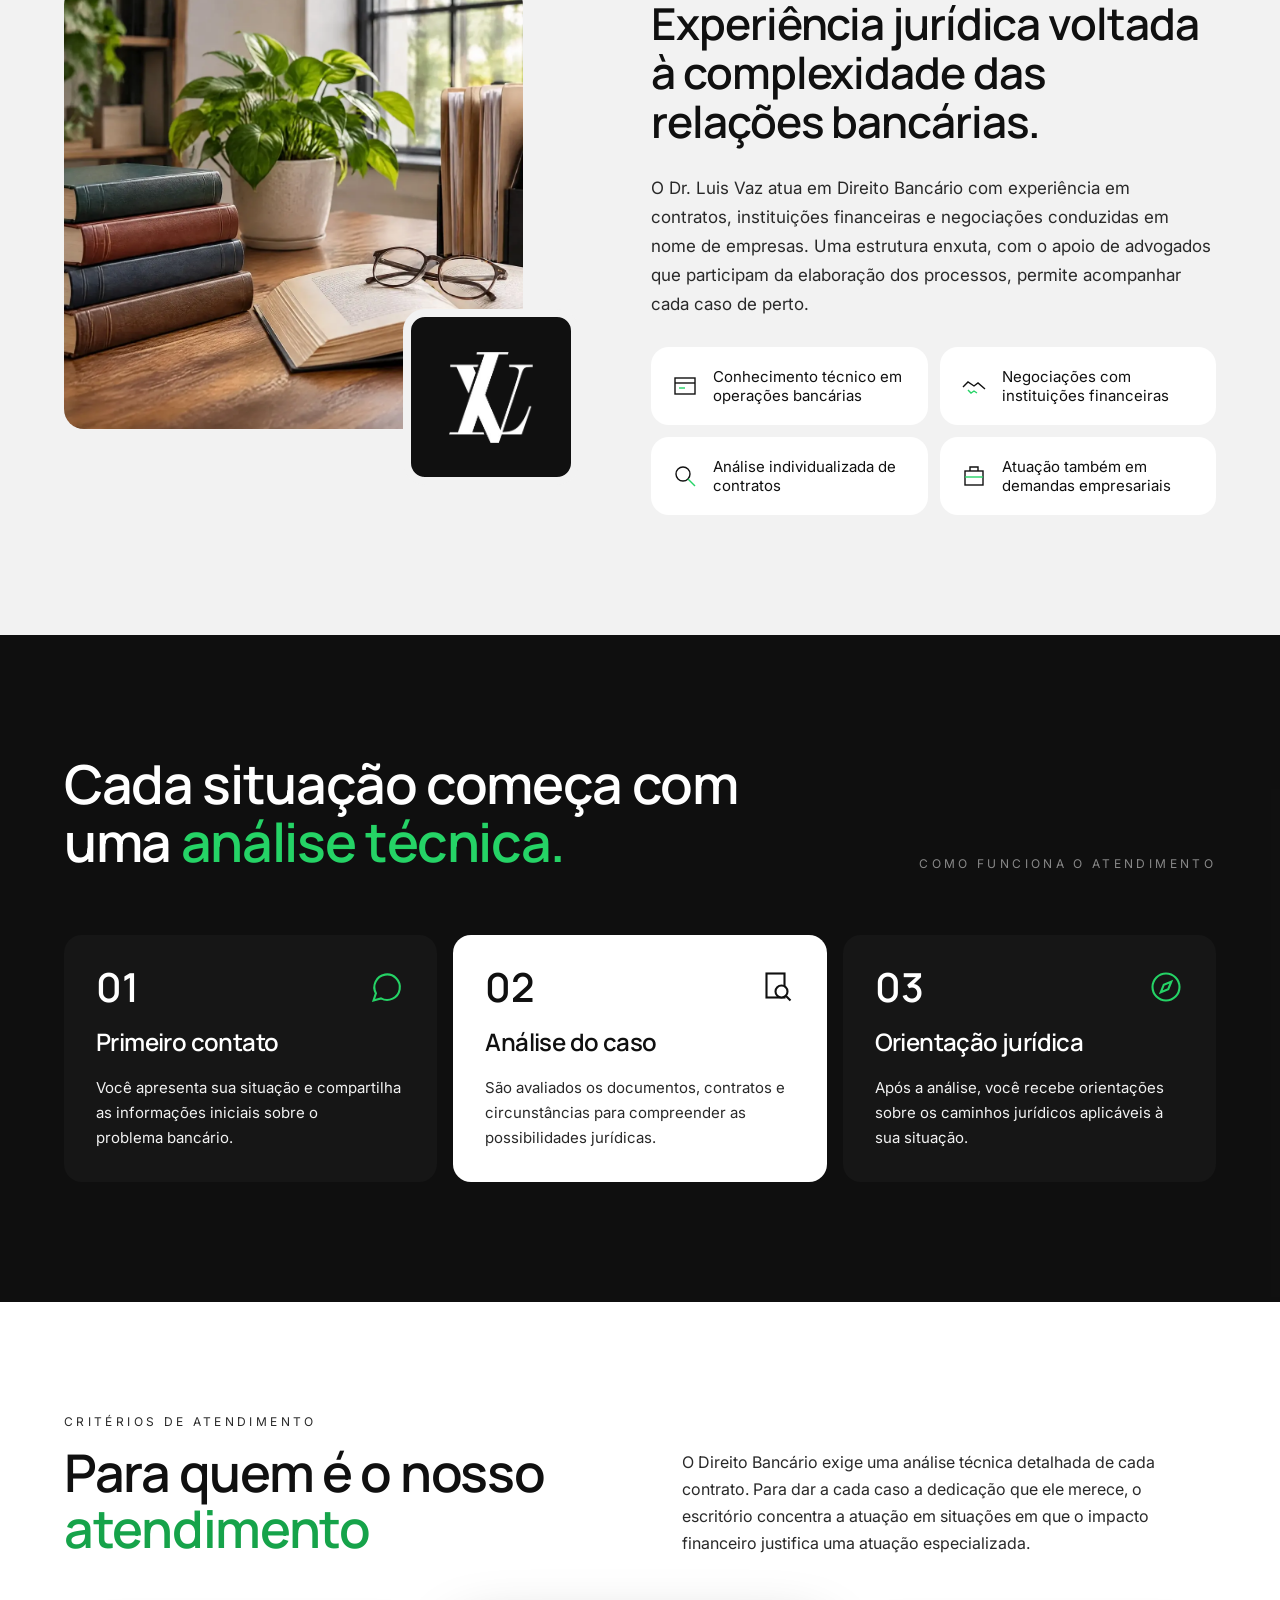
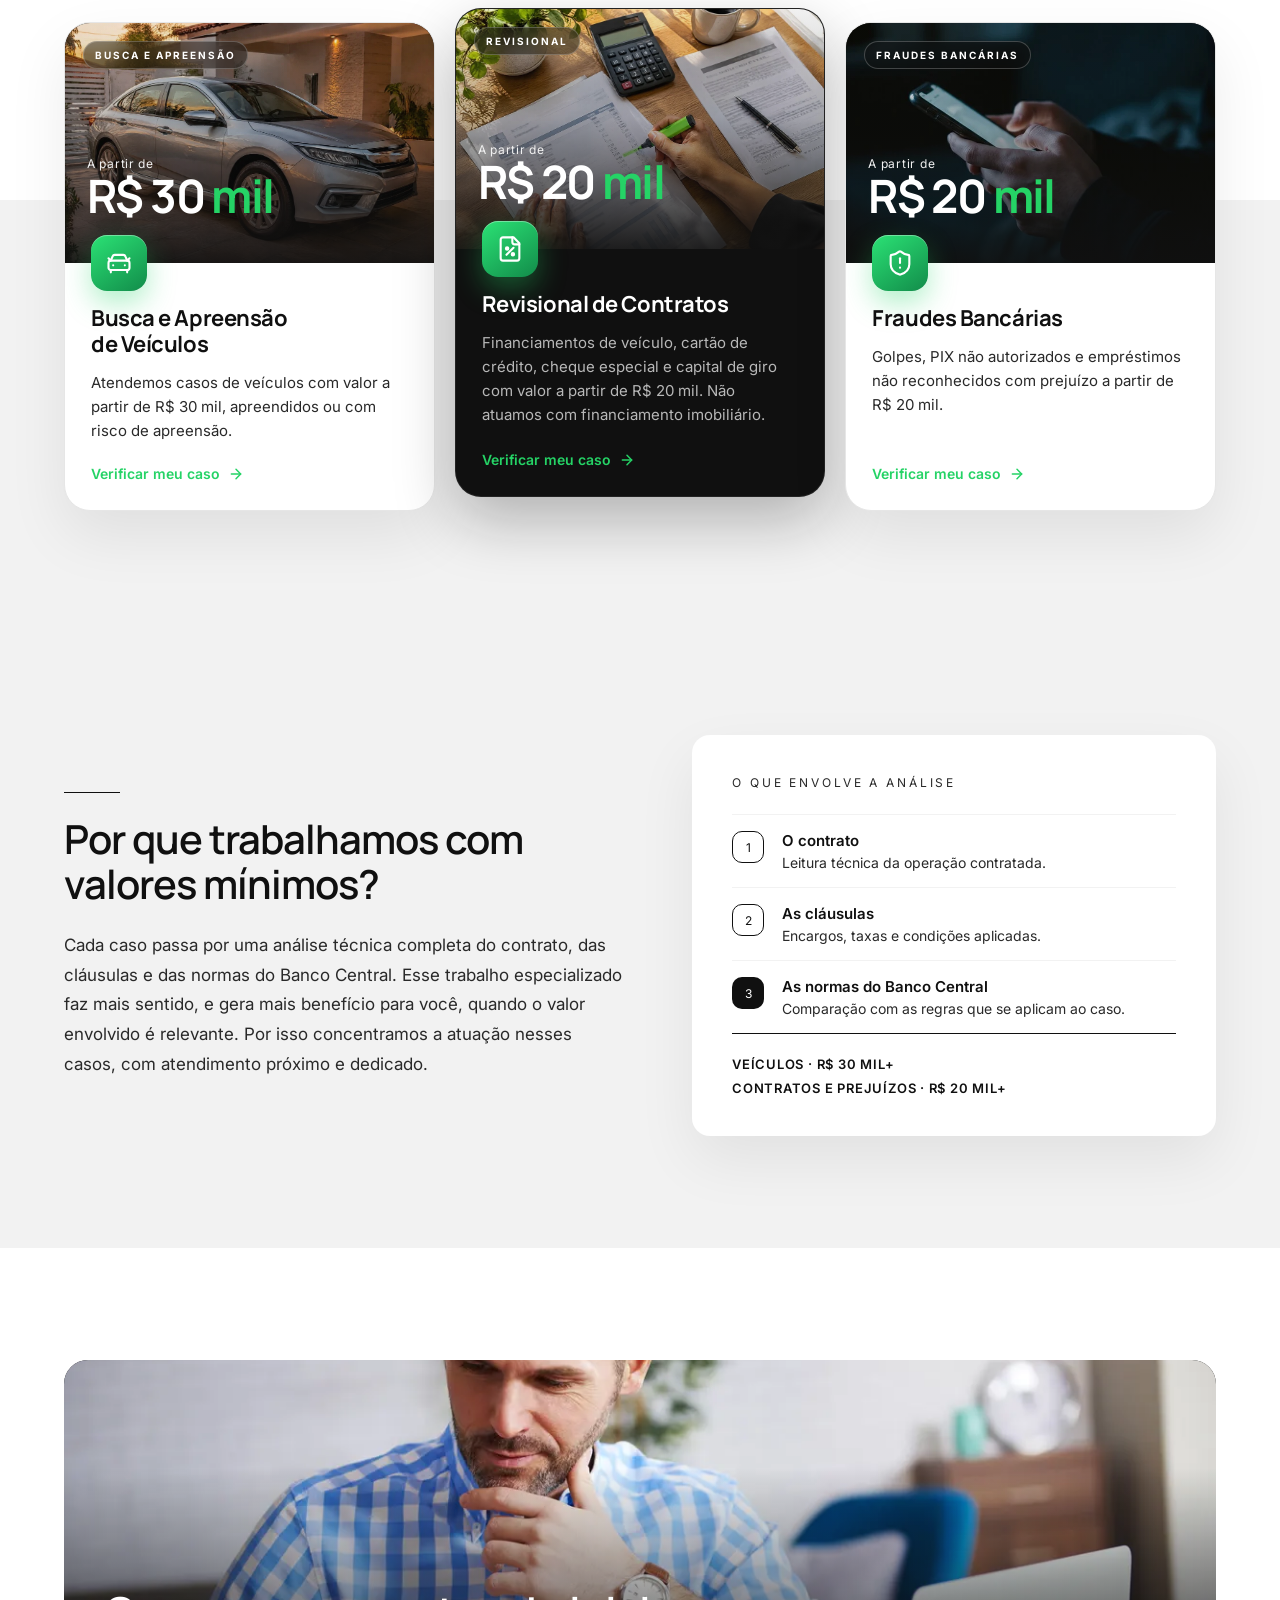
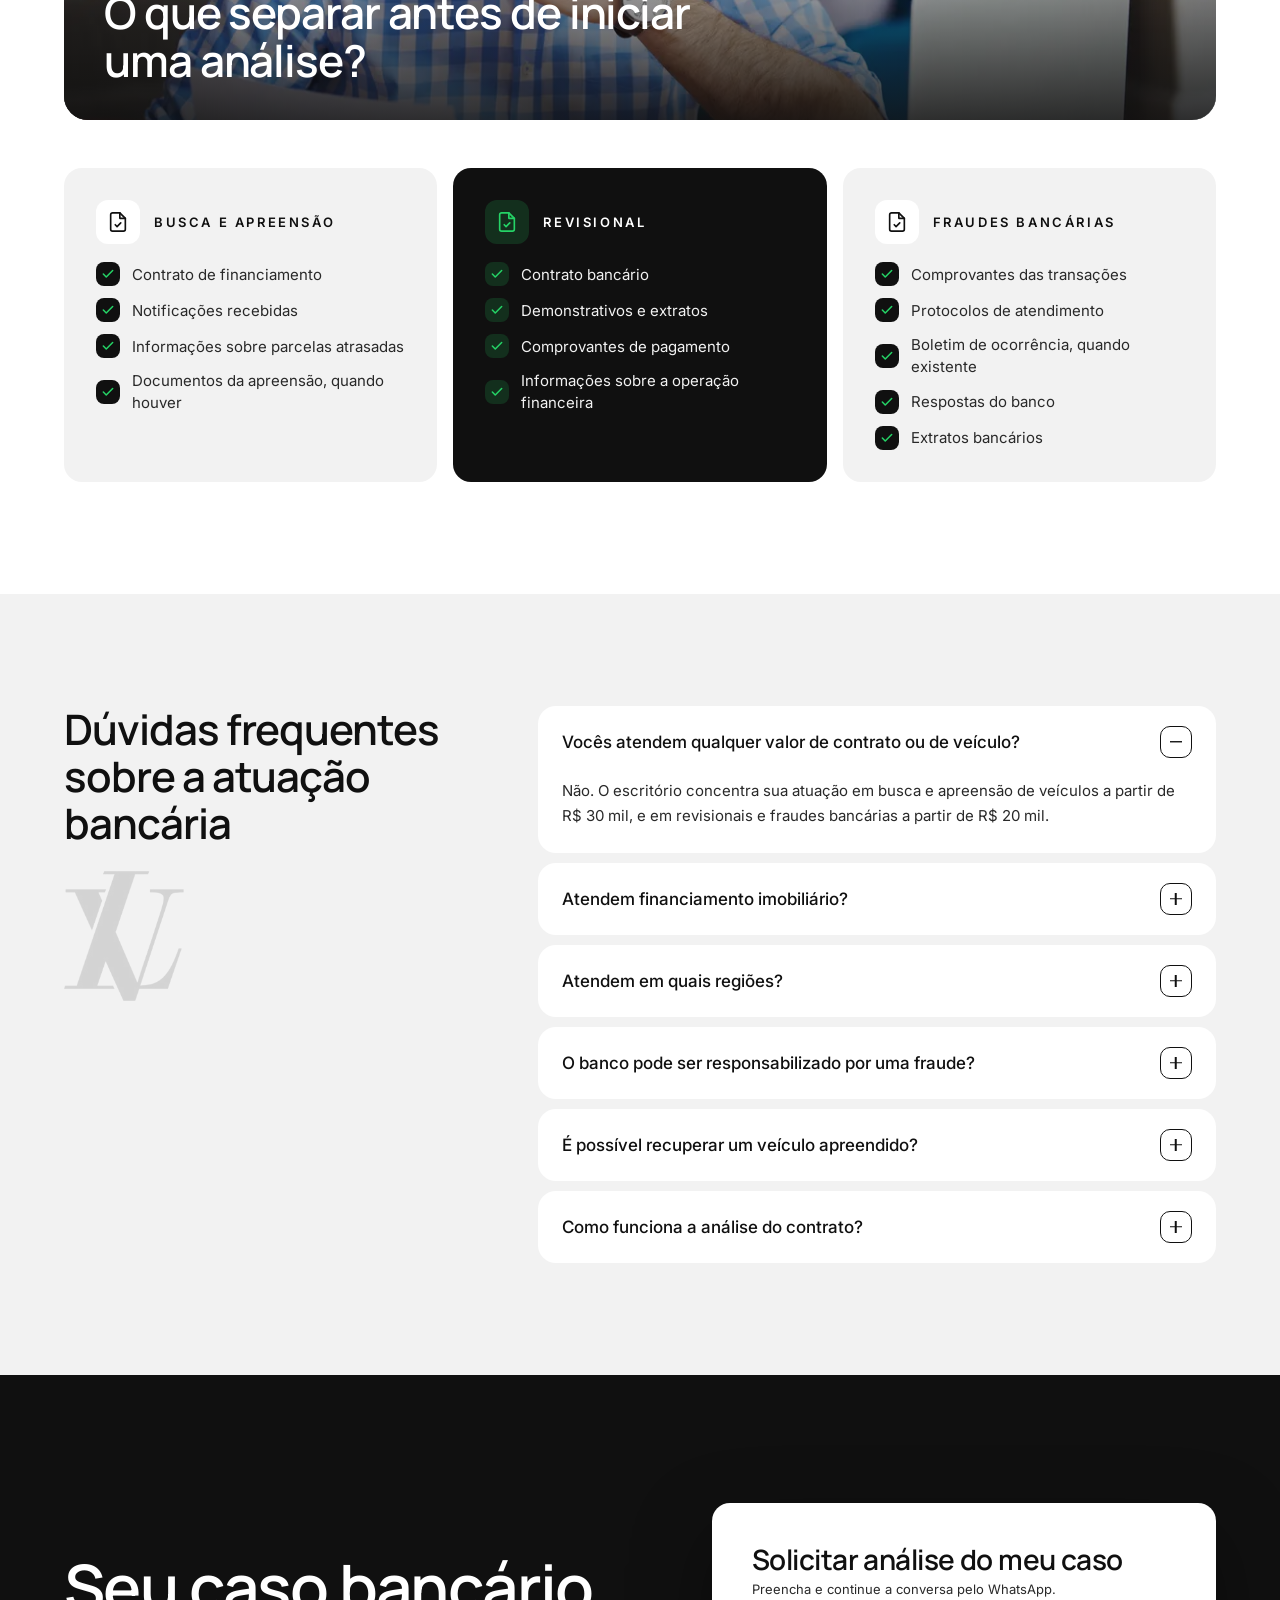
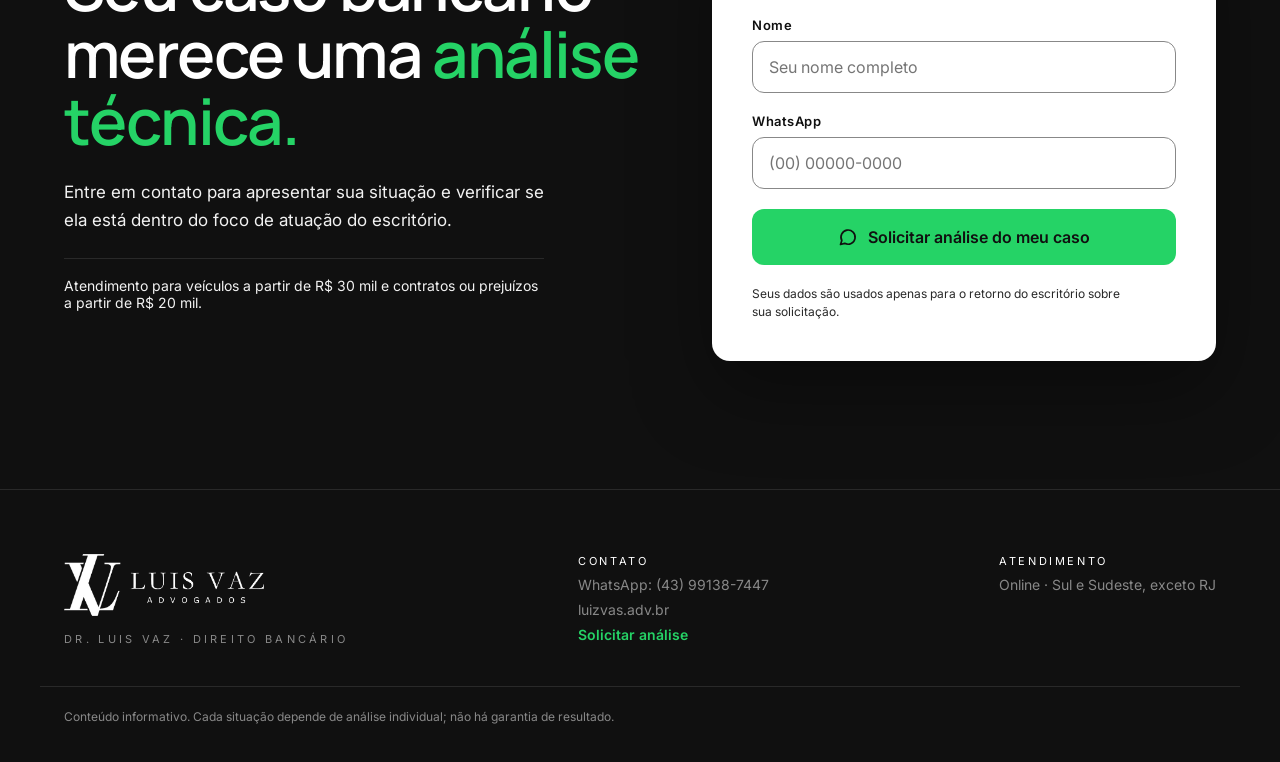
==== commit 55648c06: "Hero em alta resolução (3200px) e rótulos de seção no padrão da página Co-Authored-By: Claude Opus 5" ====
--- a/index.html
+++ b/index.html
@@ -19,7 +19,7 @@
 <meta name="twitter:card" content="summary_large_image">
 <link rel="icon" type="image/png" href="/assets/img/favicon.png">
 <link rel="apple-touch-icon" href="/assets/img/apple-touch-icon.png">
-<link rel="preload" as="image" href="/assets/img/hero-c2.webp" type="image/webp" fetchpriority="high">
+<link rel="preload" as="image" href="/assets/img/hero-c3.webp" type="image/webp" fetchpriority="high">
 <link rel="preconnect" href="https://fonts.googleapis.com">
 <link rel="preconnect" href="https://fonts.gstatic.com" crossorigin>
 <link rel="stylesheet" href="https://fonts.googleapis.com/css2?family=Manrope:wght@500;600;700&amp;family=Inter:wght@400;500;600&amp;display=swap">
--- a/assets/css/lp.css
+++ b/assets/css/lp.css
@@ -16,7 +16,7 @@
 
 /* Fundos com parallax */
 .px{background-color:#101010;background-size:cover;background-position:center;background-attachment:fixed}
-.px-hero{background-image:url(/assets/img/hero-c2.webp)}
+.px-hero{background-image:url(/assets/img/hero-c3.webp)}
 .px-steps{background-image:url(/assets/img/arquitetura-c.webp)}
 .px-form{background-image:url(/assets/img/predio-c2.webp)}
 @media (hover:none),(max-width:1024px){.px{background-attachment:scroll}}
